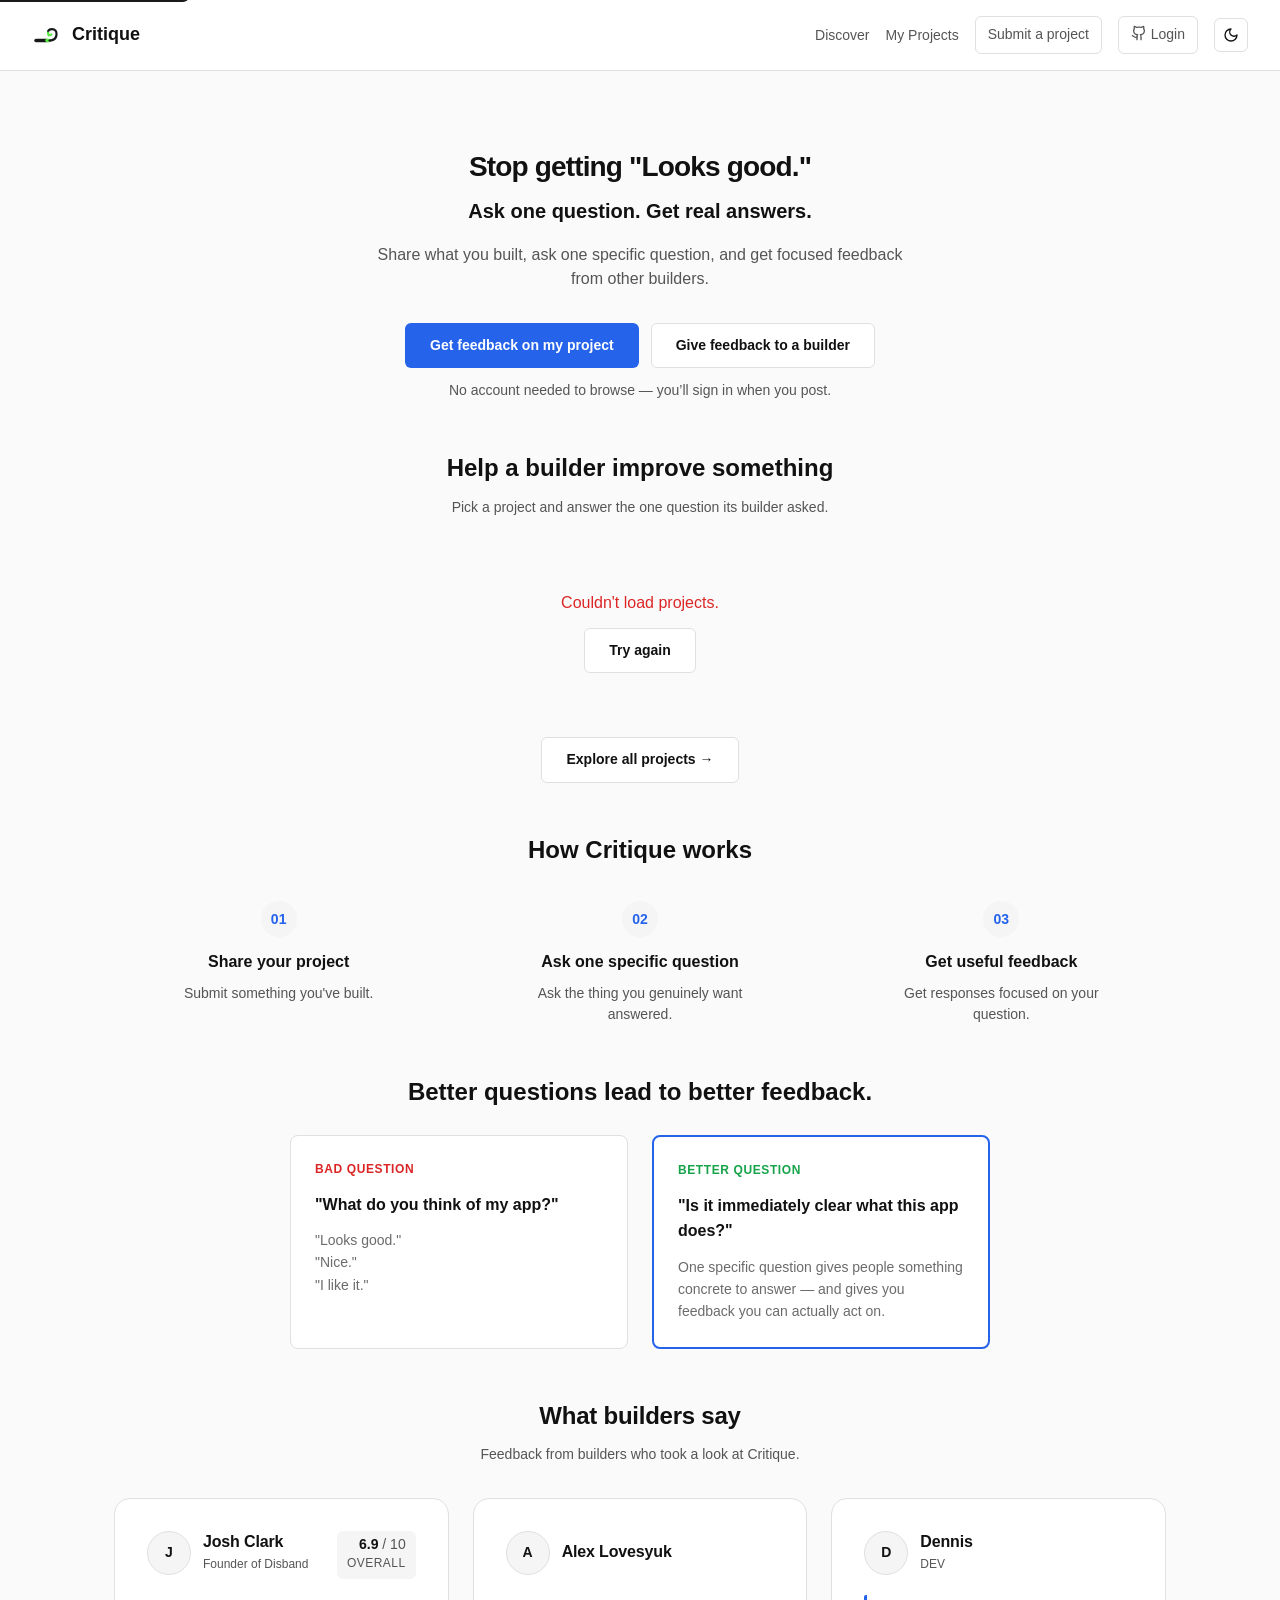
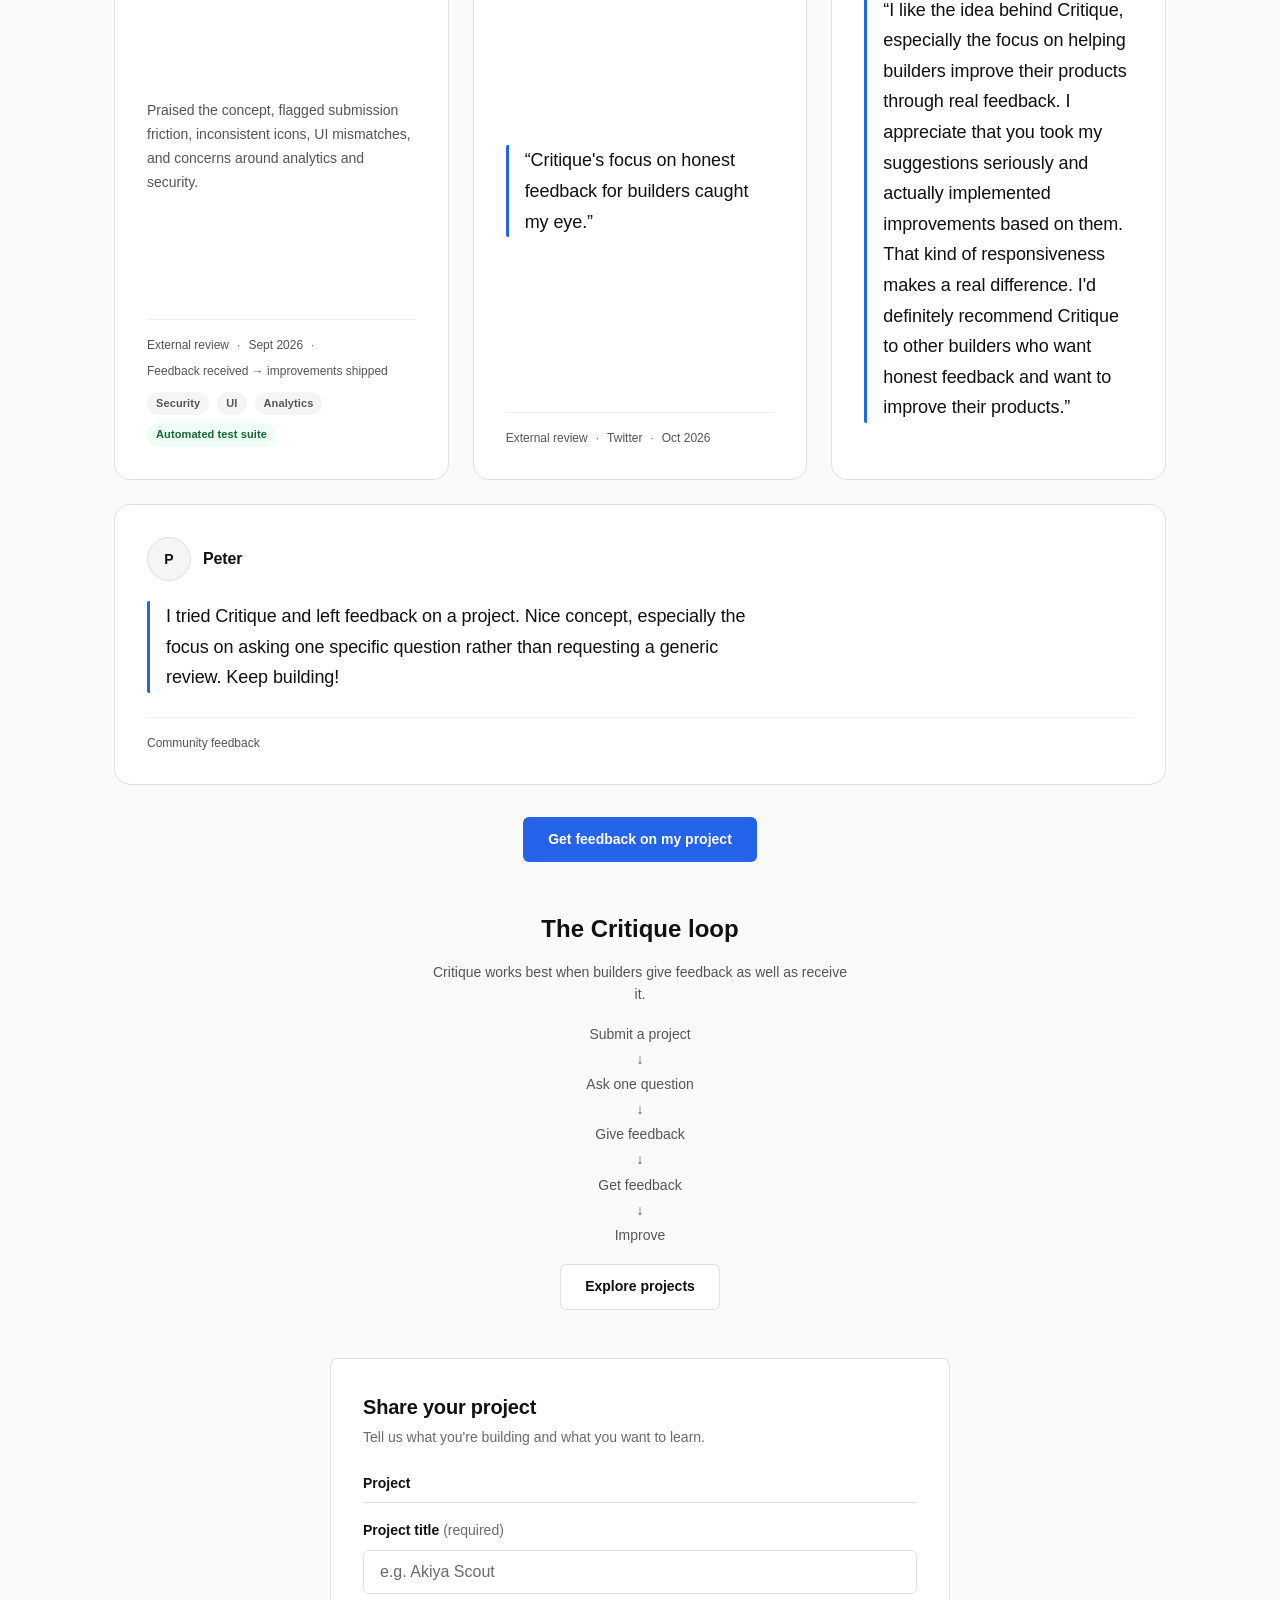
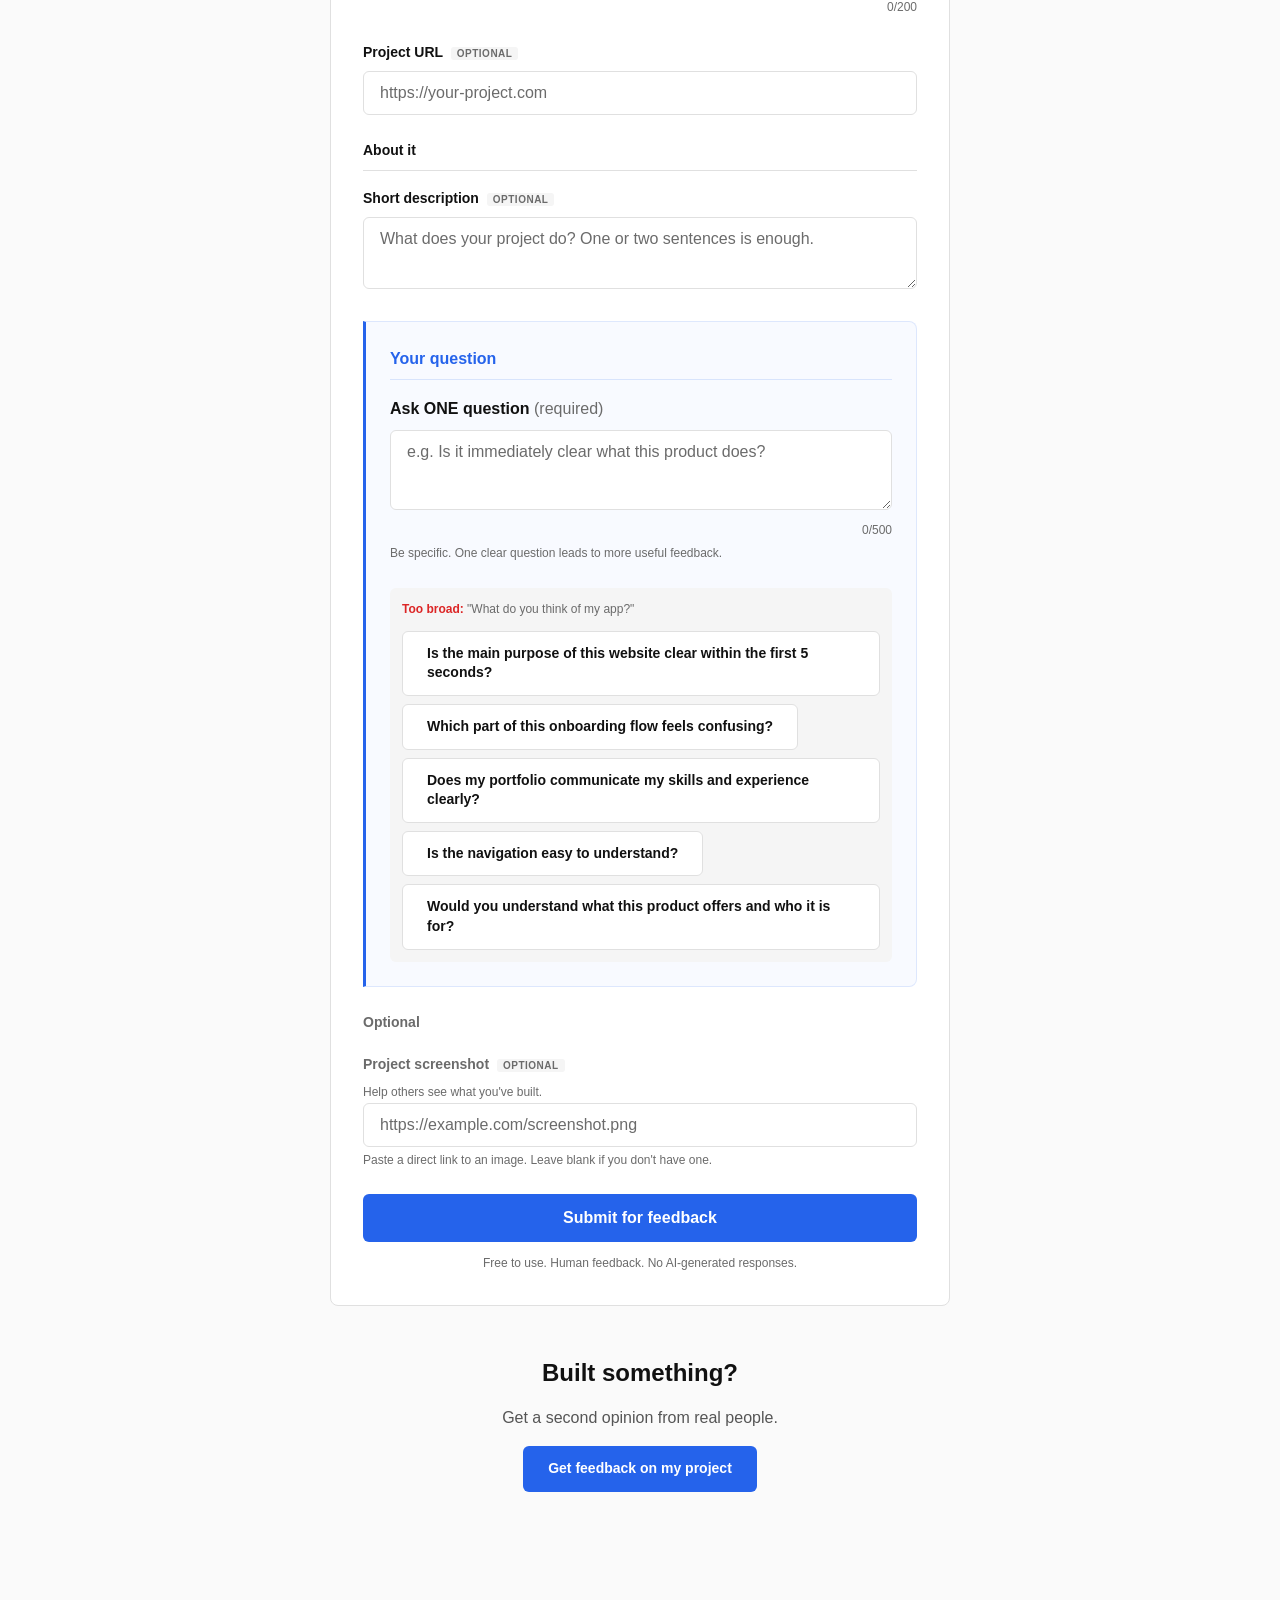
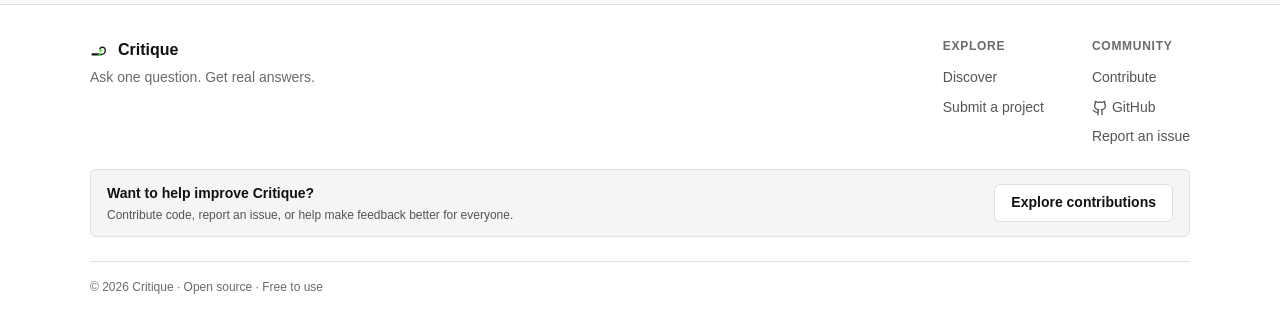
==== frontend/index.html @ e9a6a5bc "Merge branch 'main' into fix/dynamic-footer-year" ====
<!DOCTYPE html>
<html lang="en">
<head>
    <meta charset="UTF-8">
    <meta name="viewport" content="width=device-width, initial-scale=1.0">
    <meta name="color-scheme" content="light dark">
    <meta name="description" content="Stop getting &quot;Looks good.&quot; Ask one question about what you built. Get focused feedback from real people.">

    <!-- Open Graph -->
    <meta property="og:type" content="website">
    <meta property="og:url" content="https://critique.page/">
    <meta property="og:title" content="Critique — Ask one question. Get real answers.">
    <meta property="og:description" content="Stop getting &quot;Looks good.&quot; Get focused feedback from real people who actually take the time to look.">
    <meta property="og:image" content="https://critique.page/static/og-image.webp">
    <meta property="og:image:type" content="image/webp">
    <meta property="og:image:width" content="1200">
    <meta property="og:image:height" content="630">
    <meta property="og:image:alt" content="Critique — Ask one question. Get real answers.">
    <meta property="og:image" content="https://critique.page/static/og-image.png">
    <meta property="og:image:type" content="image/png">
    <meta property="og:image:width" content="1200">
    <meta property="og:image:height" content="630">
    <meta property="og:image:alt" content="Critique — Ask one question. Get real answers.">
    <meta property="og:site_name" content="Critique">

    <!-- Twitter Card -->
    <meta name="twitter:card" content="summary_large_image">
    <meta name="twitter:title" content="Critique — Ask one question. Get real answers.">
    <meta name="twitter:description" content="Stop getting &quot;Looks good.&quot; Get focused feedback from real people who actually take the time to look.">
    <meta name="twitter:image" content="https://critique.page/static/og-image.webp">
    <meta name="twitter:image:alt" content="Critique — Ask one question. Get real answers.">
    <title>Critique — Ask one question. Get real answers.</title>
    <script type="application/ld+json">
    {
        "@context": "https://schema.org",
        "@graph": [
            {
                "@type": "SoftwareApplication",
                "@id": "https://critique.page/#application",
                "name": "Critique",
                "url": "https://critique.page/",
                "description": "Ask one question about what you built. Get focused feedback from real people.",
                "applicationCategory": "DeveloperApplication",
                "operatingSystem": "Web browser",
                "publisher": {"@id": "https://critique.page/#organization"}
            },
            {
                "@type": "Organization",
                "@id": "https://critique.page/#organization",
                "name": "Critique",
                "url": "https://critique.page/"
            }
        ]
    }
    </script>
    <link rel="icon" type="image/svg+xml" href="/static/favicon.svg">
    <link rel="icon" type="image/png" sizes="32x32" href="/static/favicon-32.png">
    <link rel="icon" type="image/png" sizes="16x16" href="/static/favicon-16.png">
    <link rel="apple-touch-icon" href="/static/logo.png">
    <link rel="mask-icon" href="/static/favicon.svg" color="#2563eb">
    <script>
        try {
            var savedTheme = localStorage.getItem('critique-theme');
            if (savedTheme === 'dark' || savedTheme === 'light') {
                document.documentElement.setAttribute('data-theme', savedTheme);
            }
        } catch (e) {}
    </script>
    <link rel="alternate" type="application/rss+xml" title="Critique - new projects" href="/feed.xml">
    <link rel="stylesheet" href="/static/shared.css">
    <style>
        .hero {
            text-align: center;
            margin-bottom: var(--space-8);
            padding-top: var(--space-8);
        }

        .hero h1 {
            font-size: var(--text-3xl);
            font-weight: 800;
            color: var(--text-primary);
            margin-bottom: var(--space-3);
            letter-spacing: -0.03em;
            line-height: 1.15;
        }

        .hero .subheadline {
            font-size: var(--text-xl);
            font-weight: 600;
            color: var(--text-primary);
            margin-bottom: var(--space-4);
        }

        .hero .supporting {
            font-size: var(--text-base);
            color: var(--text-secondary);
            max-width: 560px;
            margin: 0 auto var(--space-6);
            line-height: 1.5;
        }

        .hero-actions {
            display: flex;
            gap: var(--space-3);
            justify-content: center;
            flex-wrap: wrap;
            margin-bottom: var(--space-3);
        }

        .hero-note {
            font-size: var(--text-sm);
            color: var(--text-secondary);
            max-width: 560px;
            margin: 0 auto;
            line-height: 1.5;
        }

        .social-proof {
            display: flex;
            flex-direction: column;
            align-items: center;
            gap: var(--space-3);
            max-width: 560px;
            margin: var(--space-6) auto 0;
            padding-top: var(--space-5);
            border-top: 1px solid var(--border);
        }

        .avatar-stack {
            display: flex;
            align-items: center;
        }

        .avatar-stack img,
        .avatar-stack .avatar-fallback {
            width: 32px;
            height: 32px;
            border-radius: 50%;
            border: 2px solid var(--surface);
            margin-left: -8px;
            box-sizing: border-box;
        }

        .avatar-stack > :first-child {
            margin-left: 0;
        }

        .avatar-stack img {
            object-fit: cover;
        }

        .avatar-stack .avatar-fallback {
            display: inline-flex;
            align-items: center;
            justify-content: center;
            overflow: hidden;
            background: var(--surface-muted);
        }

        .avatar-stack .avatar-fallback svg {
            display: block;
            width: 100%;
            height: 100%;
        }

        .social-proof-text {
            font-size: var(--text-sm);
            color: var(--text-secondary);
            font-weight: 500;
            text-align: center;
        }

        .social-proof-sub {
            font-size: var(--text-xs);
            color: var(--text-secondary);
            text-align: center;
        }

        /* Placeholder for the trust row while /api/stats is in flight. It has
           the same footprint as the real avatar row and text line, so the hero
           does not jump when the data arrives. Pure CSS: no extra request. */
        .social-proof-skeleton-line {
            display: block;
            width: 230px;
            max-width: 70vw;
            height: 12px;
            margin: 0 auto;
        }

        .avatar-skeleton {
            display: inline-block;
            width: 32px;
            height: 32px;
            border-radius: 50%;
            border: 2px solid var(--surface);
            margin-left: -8px;
            box-sizing: border-box;
        }

        /* "+N" bubble for builders who are not pictured. */
        .avatar-stack .avatar-more {
            display: inline-flex;
            align-items: center;
            justify-content: center;
            width: 32px;
            height: 32px;
            margin-left: -8px;
            box-sizing: border-box;
            border-radius: 50%;
            border: 2px solid var(--surface);
            background: var(--surface-muted);
            color: var(--text-secondary);
            font-size: 11px;
            font-weight: 600;
        }

        .trust-row {
            display: flex;
            gap: var(--space-6);
            justify-content: center;
            flex-wrap: wrap;
            margin-bottom: var(--space-8);
            font-size: var(--text-sm);
            color: var(--text-muted);
            font-weight: 500;
        }

        .trust-row span {
            display: flex;
            align-items: center;
            gap: var(--space-2);
        }

        .trust-row span::before {
            content: "";
            width: 6px;
            height: 6px;
            border-radius: 50%;
            background: var(--success);
            flex-shrink: 0;
        }

        .stats-grid {
            display: grid;
            grid-template-columns: repeat(3, 1fr);
            gap: var(--space-4);
            max-width: 500px;
            margin: 0 auto var(--space-8);
        }

        .stat-box {
            text-align: center;
            padding: var(--space-4);
            background: var(--surface);
            border: 1px solid var(--border);
            border-radius: var(--radius-lg);
        }

        .stat-value {
            font-size: var(--text-2xl);
            font-weight: 700;
            color: var(--text-primary);
        }

        .stat-label {
            font-size: var(--text-xs);
            color: var(--text-muted);
            margin-top: var(--space-1);
        }

        .projects-section {
            margin-bottom: var(--space-8);
        }

        .projects-section h2 {
            font-size: var(--text-2xl);
            font-weight: 700;
            margin-bottom: var(--space-2);
            text-align: center;
        }

        .projects-section .subtitle {
            color: var(--text-secondary);
            font-size: var(--text-sm);
            margin-bottom: var(--space-5);
            text-align: center;
        }

        .project-grid {
            display: grid;
            grid-template-columns: repeat(3, 1fr);
            gap: var(--space-5);
            margin-bottom: var(--space-4);
        }

        .project-card {
            background: var(--surface);
            border: 1px solid var(--border);
            border-radius: var(--radius-lg);
            overflow: hidden;
            transition: border-color var(--transition-fast), box-shadow var(--transition-fast);
        }

        .project-card:hover {
            border-color: var(--accent);
            box-shadow: var(--shadow-md);
        }

        .project-screenshot {
            width: 100%;
            aspect-ratio: 16/9;
            object-fit: cover;
            display: block;
            background: var(--surface-muted);
        }

        .project-card-body {
            padding: var(--space-5);
        }

        .project-title {
            font-size: var(--text-lg);
            font-weight: 700;
            margin: 0 0 var(--space-2) 0;
            color: var(--text-primary);
            overflow-wrap: anywhere;
        }

        .project-description {
            font-size: var(--text-sm);
            color: var(--text-secondary);
            margin-bottom: var(--space-4);
            display: -webkit-box;
            -webkit-line-clamp: 2;
            -webkit-box-orient: vertical;
            overflow: hidden;
        }

        .project-question {
            font-size: var(--text-base);
            font-weight: 600;
            color: var(--text-primary);
            margin-bottom: var(--space-4);
            padding: var(--space-3) var(--space-4);
            background: var(--surface-muted);
            border-left: 3px solid var(--accent);
            border-radius: 0 var(--radius-md) var(--radius-md) 0;
            overflow-wrap: anywhere;
            line-height: 1.5;
        }

        .project-footer {
            display: flex;
            justify-content: space-between;
            align-items: center;
            font-size: var(--text-xs);
            color: var(--text-muted);
        }

        .how-it-works {
            margin-bottom: var(--space-8);
        }

        .how-it-works h2 {
            font-size: var(--text-2xl);
            font-weight: 700;
            margin-bottom: var(--space-6);
            text-align: center;
        }

        .steps {
            display: grid;
            grid-template-columns: repeat(3, 1fr);
            gap: var(--space-6);
        }

        .step {
            text-align: center;
        }

        .step-number {
            display: inline-block;
            width: 36px;
            height: 36px;
            line-height: 36px;
            border-radius: 50%;
            background: var(--surface-muted);
            color: var(--accent);
            font-weight: 700;
            font-size: var(--text-sm);
            margin-bottom: var(--space-3);
        }

        .step-title {
            font-size: var(--text-base);
            font-weight: 700;
            margin-bottom: var(--space-2);
        }

        .step-desc {
            font-size: var(--text-sm);
            color: var(--text-secondary);
            line-height: 1.5;
            max-width: 220px;
            margin: 0 auto;
        }

        .comparison {
            margin-bottom: var(--space-8);
        }

        .comparison h2 {
            font-size: var(--text-2xl);
            font-weight: 700;
            margin-bottom: var(--space-5);
            text-align: center;
        }

        .comparison-grid {
            display: grid;
            grid-template-columns: 1fr 1fr;
            gap: var(--space-5);
            max-width: 700px;
            margin: 0 auto;
        }

        .comparison-bad, .comparison-good {
            border-radius: var(--radius-lg);
            padding: var(--space-5);
        }

        .comparison-bad {
            background: var(--surface);
            border: 1px solid var(--border);
        }

        .comparison-good {
            background: var(--surface);
            border: 2px solid var(--accent);
        }

        .comparison-label {
            font-size: var(--text-xs);
            font-weight: 700;
            text-transform: uppercase;
            letter-spacing: 0.05em;
            margin-bottom: var(--space-3);
        }

        .comparison-bad .comparison-label { color: var(--danger); }
        .comparison-good .comparison-label { color: var(--success); }

        .comparison-question {
            font-size: var(--text-base);
            font-weight: 600;
            margin-bottom: var(--space-3);
            color: var(--text-primary);
        }

        .comparison-answers {
            font-size: var(--text-sm);
            color: var(--text-muted);
            line-height: 1.6;
        }

        .loop {
            margin-bottom: var(--space-8);
            text-align: center;
        }

        .loop h2 {
            font-size: var(--text-2xl);
            font-weight: 700;
            margin-bottom: var(--space-3);
        }

        .loop p {
            color: var(--text-secondary);
            max-width: 420px;
            margin: 0 auto var(--space-4);
            font-size: var(--text-sm);
        }

        .loop-steps {
            font-size: var(--text-sm);
            color: var(--text-secondary);
            max-width: 280px;
            margin: 0 auto var(--space-4);
            line-height: 1.8;
        }

        .early-community {
            text-align: center;
            margin-bottom: var(--space-8);
            padding: var(--space-8) var(--space-6);
            background: #fafbfc;
            border: 1px solid var(--border);
            border-radius: var(--radius-lg);
            transition: border-color var(--transition-fast);
        }

        .early-community:hover {
            border-color: #cbd5e1;
        }

        .eyebrow {
            font-size: var(--text-xs);
            font-weight: 700;
            text-transform: uppercase;
            letter-spacing: 0.08em;
            color: var(--accent);
            margin-bottom: var(--space-3);
        }

        .early-community h2 {
            font-size: var(--text-2xl);
            font-weight: 700;
            margin-bottom: var(--space-3);
            letter-spacing: -0.01em;
        }

        .early-community .supporting {
            color: var(--text-secondary);
            max-width: 520px;
            margin: 0 auto var(--space-5);
            font-size: var(--text-base);
            line-height: 1.5;
        }

        .benefits {
            display: grid;
            grid-template-columns: repeat(3, 1fr);
            gap: var(--space-4);
            max-width: 600px;
            margin: 0 auto var(--space-5);
            text-align: left;
        }

        .benefit {
            display: flex;
            align-items: flex-start;
            gap: var(--space-2);
            font-size: var(--text-sm);
            color: var(--text-secondary);
            line-height: 1.4;
        }

        .benefit-icon {
            color: var(--success);
            font-weight: 700;
            flex-shrink: 0;
            margin-top: 1px;
        }

        .cta-wrapper {
            margin-bottom: var(--space-4);
        }

        .cta-sub {
            font-size: var(--text-xs);
            color: var(--text-muted);
            margin-top: var(--space-2);
        }

        .reciprocity {
            font-size: var(--text-sm);
            color: var(--text-secondary);
            border-top: 1px solid var(--border);
            padding-top: var(--space-4);
            max-width: 400px;
            margin: 0 auto;
        }

        @media (max-width: 900px) {
            .fb-carousel[data-enhanced="true"] .fb-slide {
                flex: 0 0 calc((100% - var(--fb-gap)) / 2);
            }
        }

        @media (max-width: 600px) {
            .benefits {
                grid-template-columns: 1fr;
                gap: var(--space-3);
            }
        }

        .form-section-label {
            font-size: var(--text-xs);
            font-weight: 700;
            text-transform: uppercase;
            letter-spacing: 0.05em;
            color: var(--text-muted);
            margin-bottom: var(--space-4);
            display: block;
        }

        .question-highlight {
            border-left: 3px solid var(--accent);
            padding: var(--space-4) var(--space-5);
            background: rgba(37, 99, 235, 0.03);
            border-radius: 0 var(--radius-md) var(--radius-md) 0;
            margin-bottom: var(--space-4);
        }

        .question-highlight label {
            font-size: var(--text-xs);
            font-weight: 700;
            text-transform: uppercase;
            letter-spacing: 0.05em;
            color: var(--accent);
            display: block;
            margin-bottom: var(--space-1);
        }



        .real-feedback {
            max-width: 1100px;
            margin: 0 auto var(--space-8);
        }

        .real-feedback h2 {
            font-size: var(--text-2xl);
            font-weight: 700;
            margin-bottom: var(--space-2);
            text-align: center;
            letter-spacing: -0.01em;
        }

        .real-feedback .subtitle {
            color: var(--text-secondary);
            font-size: var(--text-sm);
            text-align: center;
            margin-bottom: var(--space-6);
        }

        .feedback-cta {
            margin-top: var(--space-6);
            text-align: center;
        }

        .review-card {
            position: relative;
            background: var(--surface);
            border: 1px solid var(--border);
            border-radius: 16px;
            padding: var(--space-6);
            /* Flex column so the quote/summary absorbs the slack that equal-
               height stretching leaves behind, keeping the metadata row pinned
               to the bottom of every card instead of pooling empty space. */
            display: flex;
            flex-direction: column;
            min-width: 0;
            overflow: hidden;
        }

        /* ===== Testimonial carousel =====
           Progressive by design: without JavaScript the track wraps and every
           card stays reachable; once the script runs it marks the carousel
           data-enhanced and the row becomes a single clipped, paged track. */
        .fb-carousel {
            --fb-gap: var(--space-5);
            position: relative;
        }

        .fb-viewport {
            overflow: visible;
            touch-action: pan-y;
        }

        .fb-track {
            display: flex;
            flex-wrap: wrap;
            align-items: stretch;
            gap: var(--fb-gap);
            list-style: none;
            margin: 0;
            padding: 0;
        }

        .fb-slide {
            flex: 1 1 300px;
            min-width: 0;
            display: flex;
        }

        .fb-slide .review-card {
            flex: 1;
            min-width: 0;
        }

        .fb-carousel[data-enhanced="true"] .fb-viewport {
            overflow: hidden;
        }

        .fb-carousel[data-enhanced="true"] .fb-track {
            flex-wrap: nowrap;
            transition: transform 420ms cubic-bezier(0.22, 0.61, 0.36, 1);
        }

        .fb-carousel[data-enhanced="true"] .fb-slide {
            flex: 0 0 calc((100% - var(--fb-gap) * 2) / 3);
        }

        @media (prefers-reduced-motion: reduce) {
            .fb-carousel[data-enhanced="true"] .fb-track {
                transition: none;
            }
        }

        .fb-controls {
            display: flex;
            align-items: center;
            justify-content: center;
            flex-wrap: wrap;
            gap: var(--space-3);
            margin-top: var(--space-6);
        }

        .fb-controls[hidden] {
            display: none;
        }

        .fb-nav {
            display: inline-flex;
            align-items: center;
            justify-content: center;
            width: 44px;
            height: 44px;
            padding: 0;
            background: var(--surface);
            border: 1px solid var(--border);
            border-radius: 50%;
            color: var(--text-primary);
            cursor: pointer;
            transition: border-color var(--transition-fast), color var(--transition-fast), background-color var(--transition-fast);
        }

        .fb-nav svg {
            display: block;
            width: 18px;
            height: 18px;
        }

        .fb-nav:hover {
            border-color: var(--accent);
            color: var(--accent);
            background: rgba(37, 99, 235, 0.06);
        }

        .fb-dots {
            display: inline-flex;
            align-items: center;
            gap: 2px;
        }

        .fb-dot {
            display: inline-flex;
            align-items: center;
            justify-content: center;
            width: 32px;
            height: 32px;
            padding: 0;
            border: 0;
            background: transparent;
            cursor: pointer;
        }

        .fb-dot::before {
            content: "";
            display: block;
            width: 8px;
            height: 8px;
            border-radius: 999px;
            background: var(--border);
            transition: width 180ms ease, background-color 180ms ease;
        }

        .fb-dot:hover::before {
            background: var(--text-muted);
        }

        .fb-dot[aria-current="true"]::before {
            width: 26px;
            background: var(--accent);
        }

                .review-header {
            display: flex;
            align-items: flex-start;
            justify-content: space-between;
            gap: var(--space-3);
            margin-bottom: var(--space-4);
            flex-wrap: wrap;
        }

        .review-author {
            display: flex;
            align-items: center;
            gap: var(--space-3);
            min-width: 0;
        }

        .review-author-text {
            min-width: 0;
        }

        .review-avatar {
            width: 44px;
            height: 44px;
            border-radius: 50%;
            background: var(--surface-muted);
            display: flex;
            align-items: center;
            justify-content: center;
            font-weight: 700;
            font-size: var(--text-sm);
            color: var(--text-primary);
            flex-shrink: 0;
            border: 1px solid var(--border);
            overflow: hidden;
        }

        /* Deterministic identicon (SVG injected by JS; the initial above is
           the no-JavaScript fallback). */
        .review-avatar svg {
            display: block;
            width: 100%;
            height: 100%;
        }

        .fb-id-bg {
            fill: var(--surface-muted);
        }

        .fb-id-neutral {
            fill: var(--text-muted);
        }

        .fb-id-accent {
            fill: var(--accent);
        }

        .review-name {
            font-size: var(--text-base);
            font-weight: 700;
            color: var(--text-primary);
            line-height: 1.3;
            letter-spacing: -0.01em;
            margin: 0;
        }

        .review-role {
            font-size: var(--text-xs);
            color: var(--text-secondary);
            line-height: 1.4;
            margin: 3px 0 0;
        }

        .review-score-block {
            display: flex;
            flex-direction: column;
            align-items: flex-end;
            gap: 2px;
            text-align: right;
            margin-left: auto;
            padding: 6px 10px;
            background: var(--surface-muted);
            border-radius: var(--radius-md);
        }

        .review-score {
            font-size: var(--text-sm);
            font-weight: 700;
            color: var(--text-primary);
            line-height: 1.1;
            white-space: nowrap;
        }

        .review-score-total {
            font-weight: 500;
            color: var(--text-secondary);
        }

        .review-score-label {
            font-size: var(--text-xs);
            letter-spacing: 0.04em;
            text-transform: uppercase;
            color: var(--text-secondary);
        }

        /* The body absorbs the height left over by the tallest card in the
           row and centres short quotes inside it, so a one-line testimonial
           reads as a pull quote rather than an empty card. */
        .review-body {
            flex: 1;
            display: flex;
            flex-direction: column;
            justify-content: center;
            padding: var(--space-1) 0 var(--space-5);
            min-width: 0;
        }

        .review-summary {
            font-size: var(--text-sm);
            color: var(--text-secondary);
            line-height: 1.7;
            margin: 0;
            max-width: 60ch;
        }

        .review-quote {
            margin: 0;
            padding-left: var(--space-4);
            border-left: 3px solid var(--accent);
            border-radius: 2px;
        }

        .review-quote p {
            margin: 0;
            font-size: var(--text-lg);
            color: var(--text-primary);
            line-height: 1.7;
            letter-spacing: -0.005em;
            max-width: 60ch;
        }

        .review-meta {
            display: flex;
            align-items: center;
            gap: var(--space-2);
            flex-wrap: wrap;
            font-size: var(--text-xs);
            color: var(--text-secondary);
            line-height: 1.5;
            margin-top: auto;
            padding-top: var(--space-4);
            border-top: 1px solid var(--border-light);
        }

        .review-meta-dot {
            color: var(--text-muted);
        }

        .review-tags {
            display: flex;
            gap: var(--space-2);
            flex-wrap: wrap;
            margin-top: var(--space-3);
        }

        .review-tag {
            display: inline-block;
            font-size: 0.6875rem;
            font-weight: 600;
            letter-spacing: 0.01em;
            color: var(--text-secondary);
            padding: 3px 9px;
            background: var(--surface-muted);
            border-radius: 999px;
        }

        .review-tag.accent {
            background: var(--success-bg);
            color: var(--success-text);
        }

        @media (max-width: 900px) {
            .review-card {
                padding: var(--space-5);
            }

            .fb-carousel[data-enhanced="true"] .fb-slide {
                flex: 0 0 calc((100% - var(--fb-gap)) / 2);
            }
        }

        @media (max-width: 600px) {
            .review-card {
                padding: var(--space-5);
            }

            .review-header {
                gap: var(--space-2);
            }

            .review-body {
                padding-bottom: var(--space-4);
            }

            .review-quote p {
                font-size: var(--text-base);
            }

            .fb-nav {
                width: 40px;
                height: 40px;
            }

            .fb-carousel[data-enhanced="true"] .fb-slide {
                flex: 0 0 100%;
            }
        }



        /* ===== Submit Form ===== */
        .form-header {
            margin-bottom: var(--space-5);
        }

        .form-header h3 {
            font-size: var(--text-xl);
            font-weight: 700;
            margin-bottom: var(--space-1);
            letter-spacing: -0.01em;
        }

        .form-subtitle {
            color: var(--text-muted);
            font-size: var(--text-sm);
            line-height: 1.5;
        }

        .form-section {
            margin-bottom: var(--space-5);
        }

        .section-heading {
            font-size: var(--text-sm);
            font-weight: 700;
            color: var(--text-primary);
            margin-bottom: var(--space-4);
            padding-bottom: var(--space-2);
            border-bottom: 1px solid var(--border);
        }

        .section-heading-accent {
            color: var(--accent);
            border-bottom-color: var(--accent);
        }

        .form-required {
            font-weight: 400;
            color: var(--text-muted);
        }

        .form-optional-tag {
            font-size: 10px;
            font-weight: 600;
            text-transform: uppercase;
            letter-spacing: 0.05em;
            color: var(--text-muted);
            background: var(--surface-muted);
            padding: 1px 6px;
            border-radius: 3px;
            margin-left: var(--space-1);
        }

        .form-optional .form-label {
            color: var(--text-muted);
        }

        .form-examples {
            font-size: var(--text-xs);
            color: var(--text-muted);
            line-height: 1.6;
            padding: var(--space-3);
            background: var(--surface-muted);
            border-radius: var(--radius-md);
            margin-top: var(--space-3);
        }

        .form-examples p {
            margin-bottom: var(--space-1);
        }

        .form-examples p:last-child {
            margin-bottom: 0;
        }

        .example-bad {
            color: var(--danger);
            font-weight: 600;
        }

        .question-examples {
            display: flex;
            flex-direction: column;
            align-items: flex-start;
            gap: var(--space-2);
            margin-top: var(--space-3);
        }

        .question-examples .btn {
            white-space: normal;
            text-align: left;
        }

        /* The question is the point of Critique, so its section carries the
           strongest weight on the page: accent rule, tinted ground, room to
           think. Everything else stays quiet. */
        .form-question-section {
            background: rgba(37, 99, 235, 0.03);
            border: 1px solid rgba(37, 99, 235, 0.12);
            border-left: 3px solid var(--accent);
            border-radius: 0 var(--radius-lg) var(--radius-lg) 0;
            padding: var(--space-5);
            margin-bottom: var(--space-5);
        }

        .form-question-section .section-heading {
            font-size: var(--text-base);
            border-bottom-color: rgba(37, 99, 235, 0.15);
        }

        .form-question-section .form-label {
            font-size: var(--text-base);
        }

        /* The extra field is genuinely secondary: grouped, but never louder
           than the question above it. */
        .form-section.form-optional .section-heading {
            color: var(--text-muted);
            font-weight: 600;
            border-bottom: none;
            margin-bottom: var(--space-3);
        }

        .btn-submit {
            width: 100%;
            padding: var(--space-3) var(--space-5);
            font-size: var(--text-base);
            font-weight: 600;
            min-height: 48px;
        }

        .form-reassurance {
            text-align: center;
            font-size: var(--text-xs);
            color: var(--text-muted);
            margin-top: var(--space-3);
        }

        @media (max-width: 600px) {
            .form-header {
                margin-bottom: var(--space-4);
            }

            .form-section {
                margin-bottom: var(--space-4);
            }

            .section-heading {
                margin-bottom: var(--space-3);
            }

            .form-question-section {
                padding: var(--space-4);
                margin-bottom: var(--space-4);
            }
        }

        .final-cta {
            text-align: center;
            margin-top: var(--space-8);
            margin-bottom: var(--space-6);
        }

        .final-cta h2 {
            font-size: var(--text-2xl);
            font-weight: 700;
            margin-bottom: var(--space-3);
        }

        .final-cta p {
            color: var(--text-secondary);
            margin-bottom: var(--space-4);
        }

        .my-projects-link {
            text-align: center;
            margin-top: var(--space-4);
            font-size: var(--text-sm);
        }

        @media (max-width: 768px) {
            .project-grid { grid-template-columns: repeat(2, 1fr); }
            .steps { grid-template-columns: 1fr; }
            .comparison-grid { grid-template-columns: 1fr; }
        }

        @media (max-width: 600px) {
            .project-grid { grid-template-columns: 1fr; }
            .stats-grid { grid-template-columns: 1fr; }
            .trust-row { gap: var(--space-3); font-size: var(--text-xs); }
            .hero { padding-top: var(--space-4); margin-bottom: var(--space-6); }
            .hero h1 { font-size: var(--text-2xl); }
            .hero .subheadline { font-size: var(--text-lg); }
            .hero-actions { margin-bottom: var(--space-3); }
        }
    </style>
</head>
<body>
    <a href="#main-content" class="skip-link">Skip to main content</a>
    <header class="navbar">
        <a href="/" class="navbar-brand" aria-current="page">
            <img src="/static/logo.svg" alt="Critique" width="32" height="32">
            Critique
        </a>
        <button type="button" class="navbar-toggle" id="navbar-toggle" aria-label="Toggle navigation menu" aria-expanded="false" aria-controls="navbar-nav">
            <svg xmlns="http://www.w3.org/2000/svg" width="22" height="22" viewBox="0 0 24 24" fill="none" stroke="currentColor" stroke-width="2" stroke-linecap="round" stroke-linejoin="round" aria-hidden="true"><line x1="4" y1="6" x2="20" y2="6"/><line x1="4" y1="12" x2="20" y2="12"/><line x1="4" y1="18" x2="20" y2="18"/></svg>
        </button>
        <nav class="navbar-nav" id="navbar-nav" aria-label="Main navigation">
            <a href="/discover">Discover</a>
            <a href="/my-projects">My Projects</a>
            <a href="#submit" class="btn-nav">Submit a project</a>
            <a href="/auth/login" class="btn-nav" id="login-btn" aria-label="Login with GitHub"><svg xmlns="http://www.w3.org/2000/svg" width="16" height="16" viewBox="0 0 24 24" fill="none" stroke="currentColor" stroke-width="2" stroke-linecap="round" stroke-linejoin="round" aria-hidden="true"><path d="M15 22v-4a4.8 4.8 0 0 0-1-3.5c3 0 6-2 6-5.5.08-1.25-.27-2.48-1-3.5.28-1.15.28-2.35 0-3.5 0 0-1 0-3 1.5-2.64-.5-5.36-.5-8 0C6 2 5 2 5 2c-.3 1.15-.3 2.35 0 3.5A5.403 5.403 0 0 0 4 9c0 3.5 3 5.5 6 5.5-.39.49-.68 1.05-.85 1.65-.17.6-.22 1.23-.15 1.85v4"/><path d="M9 18c-4.51 2-5-2-7-2"/></svg> Login</a>
            <a href="/auth/logout" class="btn-nav" id="logout-btn"><svg xmlns="http://www.w3.org/2000/svg" width="16" height="16" viewBox="0 0 24 24" fill="none" stroke="currentColor" stroke-width="2" stroke-linecap="round" stroke-linejoin="round" aria-hidden="true"><path d="M9 21H5a2 2 0 0 1-2-2V5a2 2 0 0 1 2-2h4"/><polyline points="16 17 21 12 16 7"/><line x1="21" y1="12" x2="9" y2="12"/></svg> Logout</a>
            <button type="button" class="theme-toggle" id="theme-toggle" aria-label="Switch to dark theme" aria-pressed="false" title="Switch to dark theme"><svg class="theme-icon-moon" xmlns="http://www.w3.org/2000/svg" width="16" height="16" viewBox="0 0 24 24" fill="none" stroke="currentColor" stroke-width="2" stroke-linecap="round" stroke-linejoin="round" aria-hidden="true"><path d="M12 3a6 6 0 0 0 9 9 9 9 0 1 1-9-9Z"/></svg><svg class="theme-icon-sun" xmlns="http://www.w3.org/2000/svg" width="16" height="16" viewBox="0 0 24 24" fill="none" stroke="currentColor" stroke-width="2" stroke-linecap="round" stroke-linejoin="round" aria-hidden="true"><circle cx="12" cy="12" r="4"/><path d="M12 2v2"/><path d="M12 20v2"/><path d="m4.93 4.93 1.41 1.41"/><path d="m17.66 17.66 1.41 1.41"/><path d="M2 12h2"/><path d="M20 12h2"/><path d="m6.34 17.66-1.41 1.41"/><path d="m19.07 4.93-1.41 1.41"/></svg></button>
        </nav>
    </header>

    <main id="main-content" class="container-wide" style="max-width: 1100px;" tabindex="-1">
        <!-- Shown on load when the backend redirects here with ?error=email_link
             (expired, already-used, or invalid magic link). It sits at the very
             top of the page, outside the submit form and before the script that
             fills it, so it is the first thing a returning visitor sees. -->
        <div id="auth-error-banner" class="auth-error-banner" role="alert"></div>

        <!-- Shown on load when the backend redirects here with ?auth=cancelled
             (the visitor pressed Cancel on GitHub's consent screen). Same slot
             as the banner above, but neutral rather than alarming: cancelling
             is a normal choice, not a failure. -->
        <div id="auth-cancelled-banner" class="alert alert-warning" role="status"
             style="display: none; max-width: 72ch; margin-left: auto; margin-right: auto;"></div>

        <!-- Shown on load when the backend redirects here with ?auth=expired
             (the GitHub OAuth state expired or was invalid). -->
        <div id="auth-expired-banner" class="alert alert-warning" role="status"
             style="display: none; max-width: 72ch; margin-left: auto; margin-right: auto;"></div>

        <section class="hero">
            <h1>Stop getting "Looks good."</h1>
            <p class="subheadline">Ask one question. Get real answers.</p>
            <p class="supporting">Share what you built, ask one specific question, and get focused feedback from other builders.</p>
            <div class="hero-actions">
                <a href="#submit" class="btn btn-primary">Get feedback on my project</a>
                <a href="/discover" class="btn btn-secondary">Give feedback to a builder</a>
            </div>
            <p class="hero-note">No account needed to browse &mdash; you&rsquo;ll sign in when you post.</p>

            <div class="social-proof" id="social-proof" aria-busy="true">
                <div class="avatar-stack" id="avatar-stack" aria-hidden="true"><span class="avatar-skeleton skeleton"></span><span class="avatar-skeleton skeleton"></span><span class="avatar-skeleton skeleton"></span><span class="avatar-skeleton skeleton"></span></div>
                <p class="social-proof-text" id="social-proof-text" aria-live="polite" aria-atomic="true"><span class="skeleton social-proof-skeleton-line"></span></p>
                <p class="social-proof-sub">
                    Discover real projects. Share thoughtful feedback. Build better together.
                </p>
            </div>
        </section>

        <section class="stats-grid" id="real-activity" role="status" aria-live="polite" aria-atomic="true" style="display:none;">
            <div class="stat-box">
                <div class="stat-value" id="stat-projects">0</div>
                <div class="stat-label">Projects</div>
            </div>
            <div class="stat-box">
                <div class="stat-value" id="stat-responses">0</div>
                <div class="stat-label">Feedback responses</div>
            </div>
            <div class="stat-box">
                <div class="stat-value" id="stat-questions">0</div>
                <div class="stat-label">Questions asked</div>
            </div>
        </section>

        <section class="projects-section">
            <h2>Help a builder improve something</h2>
            <p class="subtitle">Pick a project and answer the one question its builder asked.</p>
            <noscript>
                <div class="alert alert-warning" role="note">
                    Critique needs JavaScript to show live content.
                    Please enable it and reload.
                </div>
            </noscript>
            <!-- Static placeholder: the project grid paints immediately while
                 /api/projects/ is in flight, and is replaced by real cards,
                 an empty state or a retryable error state. -->
            <p id="homepage-projects-status" class="sr-only" role="status" aria-live="polite"></p>
            <div id="homepage-projects" class="project-grid" aria-busy="true">
                <p class="sr-only" role="status">Loading projects&hellip;</p>
                <div class="skeleton-card" aria-hidden="true">
                    <div class="skeleton skeleton-img"></div>
                    <div class="skeleton-body">
                        <div class="skeleton skeleton-line w-75"></div>
                        <div class="skeleton skeleton-line w-100"></div>
                        <div class="skeleton skeleton-line w-50"></div>
                    </div>
                </div>
                <div class="skeleton-card" aria-hidden="true">
                    <div class="skeleton skeleton-img"></div>
                    <div class="skeleton-body">
                        <div class="skeleton skeleton-line w-75"></div>
                        <div class="skeleton skeleton-line w-100"></div>
                        <div class="skeleton skeleton-line w-50"></div>
                    </div>
                </div>
                <div class="skeleton-card" aria-hidden="true">
                    <div class="skeleton skeleton-img"></div>
                    <div class="skeleton-body">
                        <div class="skeleton skeleton-line w-75"></div>
                        <div class="skeleton skeleton-line w-100"></div>
                        <div class="skeleton skeleton-line w-50"></div>
                    </div>
                </div>
            </div>
            <p style="text-align:center; margin-top: var(--space-4);">
                <a href="/discover" class="btn btn-secondary">Explore all projects →</a>
            </p>
        </section>

        <section class="how-it-works">
            <h2>How Critique works</h2>
            <div class="steps">
                <div class="step">
                    <div class="step-number">01</div>
                    <div class="step-title">Share your project</div>
                    <div class="step-desc">Submit something you've built.</div>
                </div>
                <div class="step">
                    <div class="step-number">02</div>
                    <div class="step-title">Ask one specific question</div>
                    <div class="step-desc">Ask the thing you genuinely want answered.</div>
                </div>
                <div class="step">
                    <div class="step-number">03</div>
                    <div class="step-title">Get useful feedback</div>
                    <div class="step-desc">Get responses focused on your question.</div>
                </div>
            </div>
        </section>

        <section class="comparison">
            <h2>Better questions lead to better feedback.</h2>
            <div class="comparison-grid">
                <div class="comparison-bad">
                    <div class="comparison-label">Bad question</div>
                    <div class="comparison-question">"What do you think of my app?"</div>
                    <div class="comparison-answers">"Looks good."<br>"Nice."<br>"I like it."</div>
                </div>
                <div class="comparison-good">
                    <div class="comparison-label">Better question</div>
                    <div class="comparison-question">"Is it immediately clear what this app does?"</div>
                    <div class="comparison-answers">One specific question gives people something concrete to answer — and gives you feedback you can actually act on.</div>
                </div>
            </div>
        </section>

        <section class="real-feedback" aria-labelledby="real-feedback-title">
            <h2 id="real-feedback-title">What builders say</h2>
            <p class="subtitle">Feedback from builders who took a look at Critique.</p>

            <div class="fb-carousel" id="fb-carousel" role="region" aria-roledescription="carousel" aria-label="What builders say" tabindex="0" aria-keyshortcuts="ArrowLeft ArrowRight Home End Space">
                <div class="fb-viewport" id="fb-viewport">
                    <ul class="fb-track" id="fb-track" role="list">
                        <li class="fb-slide">
                            <article class="review-card" aria-labelledby="review-josh-name">
                                <div class="review-header">
                                    <div class="review-author">
                                        <div class="review-avatar" data-name="Josh Clark" aria-hidden="true">J</div>
                                        <div class="review-author-text">
                                            <h3 class="review-name" id="review-josh-name">Josh Clark</h3>
                                            <p class="review-role">Founder of Disband</p>
                                        </div>
                                    </div>
                                    <div class="review-score-block">
                                        <div class="review-score">6.9 <span class="review-score-total">/ 10</span></div>
                                        <div class="review-score-label">Overall</div>
                                    </div>
                                </div>

                                <div class="review-body">
                                    <p class="review-summary">
                                        Praised the concept, flagged submission friction, inconsistent icons, UI mismatches, and concerns around analytics and security.
                                    </p>
                                </div>

                                <div class="review-meta">
                                    <span>External review</span>
                                    <span class="review-meta-dot" aria-hidden="true">·</span>
                                    <span>Sept 2026</span>
                                    <span class="review-meta-dot" aria-hidden="true">·</span>
                                    <span>Feedback received → improvements shipped</span>
                                </div>

                                <div class="review-tags">
                                    <span class="review-tag">Security</span>
                                    <span class="review-tag">UI</span>
                                    <span class="review-tag">Analytics</span>
                                    <span class="review-tag accent">Automated test suite</span>
                                </div>
                            </article>
                        </li>

                        <li class="fb-slide">
                            <article class="review-card" aria-labelledby="review-alex-name">
                                <div class="review-header">
                                    <div class="review-author">
                                        <div class="review-avatar" data-name="Alex Lovesyuk" aria-hidden="true">A</div>
                                        <div class="review-author-text">
                                            <h3 class="review-name" id="review-alex-name">Alex Lovesyuk</h3>
                                        </div>
                                    </div>
                                </div>

                                <div class="review-body">
                                    <blockquote class="review-quote">
                                        <p>“Critique's focus on honest feedback for builders caught my eye.”</p>
                                    </blockquote>
                                </div>

                                <div class="review-meta">
                                    <span>External review</span>
                                    <span class="review-meta-dot" aria-hidden="true">·</span>
                                    <span>Twitter</span>
                                    <span class="review-meta-dot" aria-hidden="true">·</span>
                                    <span>Oct 2026</span>
                                </div>
                            </article>
                        </li>

                        <li class="fb-slide">
                            <article class="review-card" aria-labelledby="review-dennis-name">
                                <div class="review-header">
                                    <div class="review-author">
                                        <div class="review-avatar" data-name="Dennis" aria-hidden="true">D</div>
                                        <div class="review-author-text">
                                            <h3 class="review-name" id="review-dennis-name">Dennis</h3>
                                            <p class="review-role">DEV</p>
                                        </div>
                                    </div>
                                </div>

                                <div class="review-body">
                                    <blockquote class="review-quote">
                                        <p>“I like the idea behind Critique, especially the focus on helping builders improve their products through real feedback. I appreciate that you took my suggestions seriously and actually implemented improvements based on them. That kind of responsiveness makes a real difference. I'd definitely recommend Critique to other builders who want honest feedback and want to improve their products.”</p>
                                    </blockquote>
                                </div>
                            </article>
                        </li>

                        <li class="fb-slide">
                            <article class="review-card" aria-labelledby="review-peter-name">
                                <div class="review-header">
                                    <div class="review-author">
                                        <div class="review-avatar" data-name="Peter" aria-hidden="true">P</div>
                                        <div class="review-author-text">
                                            <h3 class="review-name" id="review-peter-name">Peter</h3>
                                        </div>
                                    </div>
                                </div>

                                <div class="review-body">
                                    <blockquote class="review-quote">
                                        <p>I tried Critique and left feedback on a project. Nice concept, especially the focus on asking one specific question rather than requesting a generic review. Keep building!</p>
                                    </blockquote>
                                </div>

                                <div class="review-meta">
                                    <span>Community feedback</span>
                                </div>
                            </article>
                        </li>
                    </ul>
                </div>

                <div class="fb-controls" id="fb-controls" hidden>
                    <button type="button" class="fb-nav" id="fb-prev" aria-label="Previous testimonials" aria-controls="fb-track">
                        <svg viewBox="0 0 16 16" aria-hidden="true" focusable="false"><path d="M10 3 5 8l5 5" fill="none" stroke="currentColor" stroke-width="2" stroke-linecap="round" stroke-linejoin="round"/></svg>
                    </button>
                    <div class="fb-dots" id="fb-dots" role="group" aria-label="Testimonial pages"></div>
                    <button type="button" class="fb-nav" id="fb-next" aria-label="Next testimonials" aria-controls="fb-track">
                        <svg viewBox="0 0 16 16" aria-hidden="true" focusable="false"><path d="M6 3l5 5-5 5" fill="none" stroke="currentColor" stroke-width="2" stroke-linecap="round" stroke-linejoin="round"/></svg>
                    </button>
                </div>
            </div>

            <div class="feedback-cta">
                <a href="#submit" class="btn btn-primary">Get feedback on my project</a>
            </div>
        </section>

        <section class="loop">
            <h2>The Critique loop</h2>
            <p>Critique works best when builders give feedback as well as receive it.</p>
            <div class="loop-steps">
                Submit a project<br>↓<br>
                Ask one question<br>↓<br>
                Give feedback<br>↓<br>
                Get feedback<br>↓<br>
                Improve
            </div>
            <a href="/discover" class="btn btn-secondary">Explore projects</a>
        </section>

        <!-- Hierarchy: what the project is -> what it does -> the one question
             worth answering -> anything extra. The question gets the emphasis,
             because it is the reason this form exists. -->
        <section id="submit" class="card" style="max-width: 620px; margin: 0 auto;">
            <form id="project-form" aria-describedby="message">
                <div class="form-header">
                    <h3>Share your project</h3>
                    <p class="form-subtitle">Tell us what you're building and what you want to learn.</p>
                </div>

                <div class="form-section">
                    <h3 class="section-heading">Project</h3>

                    <div class="form-group">
                        <label class="form-label" for="title">Project title <span class="form-required">(required)</span></label>
                        <input class="form-input" type="text" id="title" name="title" required maxlength="200" placeholder="e.g. Akiya Scout" aria-describedby="title-char-count">
                        <div id="title-char-count" class="form-char-count" aria-live="off">0/200</div>
                    </div>

                    <div class="form-group">
                        <label class="form-label" for="url">Project URL <span class="form-optional-tag">optional</span></label>
                        <input class="form-input" type="url" id="url" name="url" maxlength="500" placeholder="https://your-project.com" autocomplete="url">
                    </div>
                </div>

                <div class="form-section">
                    <h3 class="section-heading">About it</h3>

                    <div class="form-group">
                        <label class="form-label" for="description">Short description <span class="form-optional-tag">optional</span></label>
                        <textarea class="form-textarea" id="description" name="description" maxlength="5000" placeholder="What does your project do? One or two sentences is enough." style="min-height:72px;"></textarea>
                    </div>
                </div>

                <div class="form-section form-question-section">
                    <h3 class="section-heading section-heading-accent">Your question</h3>

                    <div class="form-group">
                        <label class="form-label" for="question">Ask ONE question <span class="form-required">(required)</span></label>
                        <textarea class="form-textarea" id="question" name="question" required maxlength="500" placeholder="e.g. Is it immediately clear what this product does?" style="min-height:80px;" aria-describedby="question-char-count"></textarea>
                        <div id="question-char-count" class="form-char-count" aria-live="off">0/500</div>
                        <p class="form-helper">Be specific. One clear question leads to more useful feedback.</p>
                    </div>

                    <div class="form-examples">
                        <p><span class="example-bad">Too broad:</span> "What do you think of my app?"</p>
                        <div id="question-examples" class="question-examples" role="group" aria-label="Example questions"></div>
                    </div>
                </div>

                <div class="form-section form-optional">
                    <h3 class="section-heading">Optional</h3>

                    <div class="form-group">
                        <label class="form-label" for="image_url">Project screenshot <span class="form-optional-tag">optional</span></label>
                        <p class="form-helper">Help others see what you've built.</p>
                        <input class="form-input" type="url" id="image_url" name="image_url" maxlength="500" placeholder="https://example.com/screenshot.png" autocomplete="url">
                        <p class="form-helper">Paste a direct link to an image. Leave blank if you don't have one.</p>
                    </div>
                </div>

                <button type="submit" class="btn btn-primary btn-submit" id="submit-btn">Submit for feedback</button>
                <p class="form-reassurance">Free to use. Human feedback. No AI-generated responses.</p>
                <div class="message" id="message" role="alert" aria-live="polite"></div>
            </form>
        </section>

        <section class="final-cta">
            <h2>Built something?</h2>
            <p>Get a second opinion from real people.</p>
            <a href="#submit" class="btn btn-primary">Get feedback on my project</a>
        </section>
    </main>

    <script src="/static/ui.js"></script>
    <script>
        function getCsrfToken() {
            const cookies = document.cookie.split(';');
            for (let cookie of cookies) {
                const [name, value] = cookie.trim().split('=');
                if (name === 'critique_csrf') return decodeURIComponent(value);
            }
            return '';
        }

        // Attribute-safe HTML escaping: &, <, >, " and ' are all escaped so a
        // user-controlled value can never break out of a quoted HTML attribute.
        function escapeHtml(value) {
            if (value === null || value === undefined) return '';
            return String(value)
                .replace(/&/g, '&amp;')
                .replace(/</g, '&lt;')
                .replace(/>/g, '&gt;')
                .replace(/"/g, '&quot;')
                .replace(/'/g, '&#39;');
        }

        // Response count and age on one line: "3 responses · 2h ago". Both
        // parts come from the API, a missing part never leaves a dangling
        // separator behind, and the age stays machine-readable.
        function cardMeta(project) {
            var count = project.response_count || 0;
            var parts = [count === 0 ? 'Needs feedback' : count + ' response' + (count === 1 ? '' : 's')];
            var age = formatAge(project.created_at);
            if (age) {
                parts.push('<time datetime="' + escapeHtml(project.created_at) + '">' + escapeHtml(age) + '</time>');
            }
            return parts.join(' \u00b7 ') + (project.has_responded ? ' <span class="badge badge-success">Feedback given</span>' : '');
        }

        async function checkAuth() {
            try {
                const response = await fetch('/auth/check', { credentials: 'same-origin' });
                if (response.status === 200) {
                    document.getElementById('login-btn').style.display = 'none';
                    document.getElementById('logout-btn').style.display = 'inline';
                } else {
                    document.getElementById('login-btn').style.display = 'inline';
                    document.getElementById('logout-btn').style.display = 'none';
                }
            } catch (e) {
                document.getElementById('login-btn').style.display = 'inline';
                document.getElementById('logout-btn').style.display = 'none';
            }
        }

        // The backend sends visitors back to the homepage with
        // ?error=email_link when a magic link is expired, already used, or
        // otherwise invalid (see /auth/email/verify). Surface that here so the
        // visitor is told what happened instead of landing on an unexplained
        // homepage. The wording stays generic on purpose: it must not reveal
        // whether an email address or account exists.
        const EMAIL_LINK_ERROR = /[?&]error=email_link(?=&|$)/;

        function showAuthErrorBanner() {
            const search = window.location.search || '';
            if (!EMAIL_LINK_ERROR.test(search)) return;

            const banner = document.getElementById('auth-error-banner');
            if (!banner) return;

            banner.style.display = 'block';
            banner.textContent = "That email sign-in link is no longer valid. " +
                "Links expire after 15 minutes and can only be used once. " +
                "You can request a new one below.";

            // Give the visitor the next step instead of asking them to find
            // the Login menu: this opens the same auth-choice menu.
            const action = document.createElement('button');
            action.type = 'button';
            action.className = 'btn btn-secondary auth-error-action';
            action.textContent = 'Request a new link';
            action.addEventListener('click', function() {
                banner.style.display = 'none';
                const loginBtn = document.getElementById('login-btn');
                if (!loginBtn) return;
                if (typeof loginBtn.click === 'function') loginBtn.click();
                if (typeof loginBtn.focus === 'function') loginBtn.focus();
            });
            banner.appendChild(action);

            // Drop the flag from the URL so a refresh (or the browser's own
            // reload) does not replay the same banner, keeping any other
            // query params (the resume flags) intact. Removing the first
            // parameter can leave a bare '&' where the '?' used to be.
            const cleaned = search
                .replace(EMAIL_LINK_ERROR, '')
                .replace(/^&/, '?')
                .replace(/\?$/, '');
            window.history.replaceState(null, '', window.location.pathname + cleaned + window.location.hash);
        }

        // The GitHub OAuth callback sends visitors back to the homepage with
        // ?auth=cancelled when they press Cancel on GitHub's consent screen
        // (see /auth/callback). Cancelling is a normal choice, so this says
        // what happened in a neutral tone and, unlike the email-link banner,
        // leaves no impression that something went wrong. The flag is stripped
        // from the URL for the same reason: a refresh should not replay it.
        const AUTH_CANCELLED = /[?&]auth=cancelled(?=&|$)/;

        function showAuthCancelledBanner() {
            const search = window.location.search || '';
            if (!AUTH_CANCELLED.test(search)) return;

            const banner = document.getElementById('auth-cancelled-banner');
            if (!banner) return;

            banner.style.display = 'block';
            banner.textContent = "GitHub sign-in was cancelled, so you're not " +
                "signed in. Nothing went wrong — you can try again whenever " +
                "you like.";

            const cleaned = search
                .replace(AUTH_CANCELLED, '')
                .replace(/^&/, '?')
                .replace(/\?$/, '');
            window.history.replaceState(null, '', window.location.pathname + cleaned + window.location.hash);
        }

        const AUTH_EXPIRED = /[?&]auth=expired(?=&|$)/;

        function showAuthExpiredBanner() {
            const search = window.location.search || '';
            if (!AUTH_EXPIRED.test(search)) return;

            const banner = document.getElementById('auth-expired-banner');
            if (!banner) return;

            banner.style.display = 'block';
            banner.textContent = "Your sign-in attempt timed out or was interrupted. " +
                "Please try signing in again.";

            const cleaned = search
                .replace(AUTH_EXPIRED, '')
                .replace(/^&/, '?')
                .replace(/\?$/, '');
            window.history.replaceState(null, '', window.location.pathname + cleaned + window.location.hash);
        }

        // Run auth check immediately on script load
        checkAuth();
        showAuthCancelledBanner();
        showAuthExpiredBanner();
        showAuthErrorBanner();

        // Same bounded retry as discover.html: 3 attempts, 1s/2s backoff, 5xx
        // and network errors retried, 4xx returned as-is.
        async function fetchWithRetry(url, options, maxRetries) {
            maxRetries = maxRetries || 3;
            let lastError;
            for (let i = 0; i < maxRetries; i++) {
                const controller = typeof AbortController !== 'undefined' ? new AbortController() : null;
                const timer = controller ? setTimeout(function() { controller.abort(); }, 10000) : null;
                try {
                    const fetchOpts = Object.assign({}, options);
                    if (controller) fetchOpts.signal = controller.signal;
                    const response = await fetch(url, fetchOpts);
                    if (response.status === 503 || response.status === 500) {
                        throw new Error('Server waking up');
                    }
                    if (!response.ok) {
                        return response;
                    }
                    // Keep attempt deadline active through body consumption
                    const data = await response.json();
                    return {
                        ok: true,
                        status: response.status,
                        headers: response.headers,
                        json: async function() { return data; }
                    };
                } catch (e) {
                    lastError = e;
                    if (i < maxRetries - 1) {
                        const delay = Math.min(1000 * Math.pow(2, i), 4000);
                        console.warn('Retrying ' + url + ' (attempt ' + (i + 2) + '/' + maxRetries + ') in ' + delay + 'ms: ' + (e && e.message));
                        await new Promise(function(resolve) { setTimeout(resolve, delay); });
                    }
                } finally {
                    if (timer) clearTimeout(timer);
                }
            }
            throw lastError;
        }

        let homepageSkeletonHtml = null;
        let homepageProjectsLoading = false;
        async function loadHomepageProjects() {
            if (homepageProjectsLoading) return;
            homepageProjectsLoading = true;
            const container = document.getElementById('homepage-projects');
            const status = document.getElementById('homepage-projects-status');
            status.textContent = '';
            // Keep the first skeleton so a manual retry shows the same loading state.
            if (homepageSkeletonHtml === null) {
                homepageSkeletonHtml = container.innerHTML;
            } else {
                container.innerHTML = homepageSkeletonHtml;
                container.setAttribute('aria-busy', 'true');
            }
            try {
                const response = await fetchWithRetry('/api/projects/?page=1&page_size=6');
                if (!response.ok) throw new Error('Request failed: ' + response.status);
                const data = await response.json();

                if (data.items.length === 0) {
                    container.innerHTML = '<p style="color:var(--text-muted);grid-column:1/-1;text-align:center;">No projects waiting for feedback yet. Be the first to ask a question.</p>';
                    status.textContent = 'No projects waiting for feedback yet.';
                    return;
                }

                let html = '';
                data.items.forEach(function(project) {
                    const screenshot = project.image_url
                        ? '<img class="project-screenshot" src="' + escapeHtml(project.image_url) + '" alt="Screenshot of ' + escapeHtml(project.title) + '" loading="lazy">'
                        : '';
                    const question = project.question_text || 'No question';
                    const description = project.description
                        ? '<div class="project-description">' + escapeHtml(project.description) + '</div>'
                        : '';

                    // The homepage preview answers one question: what this
                    // project is, what the builder asks, and how recently
                    // they asked -- lead-in, title, description, the real
                    // question, then the action.
                    html += '<div class="project-card">';
                    html += screenshot;
                    html += '<div class="project-card-body">';
                    html += '<div class="eyebrow">Need feedback on</div>';
                    html += '<h3 class="project-title">' + escapeHtml(project.title) + '</h3>';
                    html += description;
                    html += '<div class="project-question">Question: ' + escapeHtml(question) + '</div>';
                    html += '<div class="project-footer">';
                    html += '<span>' + cardMeta(project) + '</span>';
                    html += '<a href="/project/' + project.id + '" class="btn btn-primary" style="padding:var(--space-1) var(--space-3);font-size:var(--text-xs);">Give feedback &rarr;</a>';
                    html += '</div>';
                    html += '</div></div>';
                });
                container.innerHTML = html;
                status.textContent = 'Showing ' + data.items.length + ' project' + (data.items.length === 1 ? '' : 's') + '.';
                container.querySelectorAll('.project-screenshot').forEach(function(img) {
                    img.addEventListener('error', function() { this.style.display = 'none'; });
                });
            } catch (e) {
                // The placeholder may never be the end state: report the failure
                // and give the visitor a way to retry instead of showing an
                // endless row of grey blocks.
                container.innerHTML = '';
                const box = document.createElement('div');
                box.className = 'error-state';
                box.setAttribute('role', 'alert');
                box.style.gridColumn = '1/-1';
                box.innerHTML = '<p>Couldn\'t load projects.</p>';
                const retry = document.createElement('button');
                retry.type = 'button';
                retry.className = 'btn btn-secondary';
                retry.style.marginTop = 'var(--space-3)';
                retry.textContent = 'Try again';
                retry.addEventListener('click', function() { loadHomepageProjects(); });
                box.appendChild(retry);
                container.appendChild(box);
            } finally {
                homepageProjectsLoading = false;
                container.setAttribute('aria-busy', 'false');
            }
        }

        // ===== Project form state persistence =====
        function renderQuestionExamples() {
            var container = document.getElementById('question-examples');
            container.innerHTML = '';
            [
                'Is the main purpose of this website clear within the first 5 seconds?',
                'Which part of this onboarding flow feels confusing?',
                'Does my portfolio communicate my skills and experience clearly?',
                'Is the navigation easy to understand?',
                'Would you understand what this product offers and who it is for?'
            ].forEach(function (text) {
                var button = document.createElement('button');
                button.type = 'button';
                button.className = 'btn btn-secondary';
                button.textContent = text;
                button.addEventListener('click', function () {
                    var question = document.getElementById('question');
                    question.value = text;
                    question.focus();
                    saveProjectDraft();
                });
                container.appendChild(button);
            });
        }
        renderQuestionExamples();

        function projectStorageKey() {
            return 'critique_project_draft';
        }

        function saveProjectDraft() {
            try {
                var draft = {
                    title: document.getElementById('title').value,
                    description: document.getElementById('description').value,
                    url: document.getElementById('url').value,
                    image_url: document.getElementById('image_url').value,
                    question: document.getElementById('question').value
                };
                sessionStorage.setItem(projectStorageKey(), JSON.stringify(draft));
            } catch (e) {}
        }

        function restoreProjectDraft() {
            try {
                var raw = sessionStorage.getItem(projectStorageKey());
                if (!raw) return false;
                var draft = JSON.parse(raw);
                if (!draft || typeof draft !== 'object') return false;
                if (typeof draft.title === 'string') document.getElementById('title').value = draft.title;
                if (typeof draft.description === 'string') document.getElementById('description').value = draft.description;
                if (typeof draft.url === 'string') document.getElementById('url').value = draft.url;
                if (typeof draft.image_url === 'string') document.getElementById('image_url').value = draft.image_url;
                if (typeof draft.question === 'string') document.getElementById('question').value = draft.question;
                syncProjectFormCharCounts();
                return true;
            } catch (e) {
                return false;
            }
        }

        function clearProjectDraft() {
            try {
                sessionStorage.removeItem(projectStorageKey());
            } catch (e) {}
        }

        // The success state, shown only after the API confirms the project
        // was created (201 with the created project in the response body).
        // It stays compact; sharing lives behind one secondary action inside
        // it and stays completely optional.
        function showProjectLive(data) {
            var msg = document.getElementById('message');
            if (msg) msg.setAttribute('role', 'status');
            var project = data && data.project;
            if (!project || !project.id || typeof CritiqueShare === 'undefined') {
                // The 201 still confirms creation even if the body is not the
                // shape we expect: report the truth, without the share section.
                msg.className = 'message';
                msg.textContent = 'Your project is live';
                return;
            }
            msg.className = 'message';
            CritiqueShare.renderSuccess(msg, {
                projectId: project.id,
                title: project.title || ''
            });
        }

        function showProjectInlineLoginPrompt(msg, message) {
            msg = msg || document.getElementById('message');
            if (!msg) return;
            msg.setAttribute('role', 'alert');
            // The prompt re-renders whenever the gate appears again (the submit
            // handler clears #message first) but the analytics event fires only
            // once per page.
            if (msg.dataset.promptShown !== 'true') {
                msg.dataset.promptShown = 'true';
                window.CritiqueAnalytics.trackEvent('login_prompt_shown', null);
            }

            CritiqueUI.renderAuthChoice(msg, {
                title: 'Almost there',
                message: message || 'Your project is ready to submit.',
                // Return to the homepage with a resume flag so we scroll back to
                // the submit section after signing in.
                returnTo: '/?resume=project_submit',
                context: null,
                notes: ['No password required.', 'Your draft is saved.'],
                emailSentHint: 'Click the link in the email to finish submitting your project.',
                onStart: function() {
                    saveProjectDraft();
                }
            });
        }

        function maybeRestoreProjectAfterLogin() {
            try {
                var raw = sessionStorage.getItem(projectStorageKey());
                if (raw) {
                    if (restoreProjectDraft()) {
                        // A saved draft is not evidence of a sign-in: only the
                        // resume flag that OAuth and the email link come back
                        // with says this session actually logged in. Firing
                        // login_success on any reload counted every refresh
                        // with a half-written form as a new sign-in.
                        if (window.location.search.indexOf('resume=project_submit') !== -1) {
                            window.CritiqueAnalytics.trackEvent('login_success', null);
                        }
                    }
                }
            } catch (e) {}
        }

        function syncProjectFormCharCounts() {
            var titleInput = document.getElementById('title');
            var titleCount = document.getElementById('title-char-count');
            if (titleInput && titleCount) {
                titleCount.textContent = titleInput.value.length + '/200';
            }
            var questionInput = document.getElementById('question');
            var questionCount = document.getElementById('question-char-count');
            if (questionInput && questionCount) {
                questionCount.textContent = questionInput.value.length + '/500';
            }
        }

        var projectFormDirty = false;
        function updateProjectFormDirty() {
            var titleEl = document.getElementById('title');
            var descEl = document.getElementById('description');
            var urlEl = document.getElementById('url');
            var qEl = document.getElementById('question');
            var title = (titleEl && titleEl.value) ? titleEl.value.trim() : '';
            var desc = (descEl && descEl.value) ? descEl.value.trim() : '';
            var url = (urlEl && urlEl.value) ? urlEl.value.trim() : '';
            var question = (qEl && qEl.value) ? qEl.value.trim() : '';
            projectFormDirty = Boolean(title || desc || url || question);
        }

        var pForm = document.getElementById('project-form');
        if (pForm) {
            pForm.addEventListener('input', updateProjectFormDirty);
            pForm.addEventListener('change', updateProjectFormDirty);
            pForm.addEventListener('input', syncProjectFormCharCounts);
            pForm.addEventListener('reset', function() {
                setTimeout(syncProjectFormCharCounts, 0);
            });
        }

        window.addEventListener('beforeunload', function(e) {
            if (projectFormDirty) {
                e.preventDefault();
                e.returnValue = '';
            }
        });

        document.getElementById('project-form').addEventListener('submit', async function(e) {
            e.preventDefault();
            const msg = document.getElementById('message');
            msg.className = 'alert';
            msg.textContent = '';

            const csrfToken = getCsrfToken();
            const payload = {
                project_data: {
                    title: document.getElementById('title').value.trim(),
                    description: document.getElementById('description').value.trim() || null,
                    url: document.getElementById('url').value.trim() || null,
                    image_url: document.getElementById('image_url').value.trim() || null,
                },
                question_data: { text: document.getElementById('question').value.trim() }
            };

            try {
                const submitBtn = document.getElementById('submit-btn');
                submitBtn.disabled = true;
                submitBtn.textContent = 'Submitting...';

                const response = await fetch('/api/projects/', {
                    method: 'POST',
                    headers: {
                        'Content-Type': 'application/json',
                        'X-CSRF-Token': csrfToken,
                    },
                    body: JSON.stringify(payload),
                });
                const data = await response.json();
                if (response.ok) {
                    window.CritiqueAnalytics.trackEvent('project_submit', null);
                    CritiqueUI.showToast('Project submitted', 'success');
                    clearProjectDraft();
                    projectFormDirty = false;
                    document.getElementById('project-form').reset();
                    syncProjectFormCharCounts();
                    showProjectLive(data);
                } else if (response.status === 401) {
                    saveProjectDraft();
                    showProjectInlineLoginPrompt(msg);
                } else if (response.status === 403) {
                    // Refreshing fixes a stale CSRF/session pair but reloads
                    // the page, so keep the project first.
                    saveProjectDraft();
                    msg.className = 'alert alert-error';
                    msg.setAttribute('role', 'alert');
                    msg.textContent = 'Session expired. Your project is saved — refresh and try again.';
                } else {
                    msg.className = 'alert alert-error';
                    msg.setAttribute('role', 'alert');
                    msg.textContent = (data && typeof data.detail === 'string')
                        ? data.detail
                        : 'Failed to submit project. Please try again.';
                }
            } catch (error) {
                msg.className = 'alert alert-error';
                msg.setAttribute('role', 'alert');
                msg.textContent = 'Network error.';
            } finally {
                const submitBtn = document.getElementById('submit-btn');
                submitBtn.disabled = false;
                submitBtn.textContent = 'Submit for feedback';
            }
        });

        try { loadSocialProof(); } catch(e) { console.error('Social proof error:', e); }
        try { loadHomepageProjects(); } catch(e) { console.error('Homepage projects error:', e); }
        try { maybeRestoreProjectAfterLogin(); } catch(e) {}
        try { syncProjectFormCharCounts(); } catch(e) {}
        try { maybeResumeToSubmit(); } catch(e) {}

        function maybeResumeToSubmit() {
            // If we returned from OAuth with ?resume=project_submit, scroll to the form
            if (window.location.search.indexOf('resume=project_submit') === -1) return;
            var form = document.getElementById('submit');
            if (!form) return;
            // Honor motion preferences when returning to the submit section
            setTimeout(function() {
                form.scrollIntoView({ behavior: CritiqueUI.scrollBehavior(), block: 'start' });
                // Focus the first input for immediate typing
                var firstInput = document.getElementById('title');
                if (firstInput) {
                    setTimeout(function() { firstInput.focus({ preventScroll: true }); }, 400);
                }
            }, 200);
            // Clean the URL so refreshing doesn't re-trigger
            if (window.history && window.history.replaceState) {
                window.history.replaceState({}, '', '/');
            }
        }

        // Defence in depth: only an absolute https image may be loaded.
        function isSafeAvatarSrc(url) {
            if (typeof url !== 'string') return false;
            try {
                var parsed = new URL(url);
                return parsed.protocol === 'https:' && !!parsed.hostname;
            } catch (e) {
                return false;
            }
        }

        // Deterministic local avatar for builders without an image (email
        // sign-ins). Generated in-page: no external avatar service, nothing
        // derived from an email address, and stable across page loads.
        function fallbackAvatarSeed(value) {
            var str = String(value || '');
            var hash = 2166136261;
            for (var i = 0; i < str.length; i++) {
                hash ^= str.charCodeAt(i);
                hash = Math.imul(hash, 16777619);
            }
            return hash >>> 0;
        }

        function fallbackAvatarSvg(seedValue) {
            var palette = ['#2563eb', '#0f766e', '#7c3aed', '#b45309', '#0369a1', '#15803d'];
            var state = (fallbackAvatarSeed(seedValue) | 1) >>> 0;
            function next() {
                state = (state + 0x6D2B79F5) >>> 0;
                var t = state;
                t = Math.imul(t ^ (t >>> 15), t | 1);
                t ^= t + Math.imul(t ^ (t >>> 7), t | 61);
                return ((t ^ (t >>> 14)) >>> 0) / 4294967296;
            }
            var fill = palette[Math.floor(next() * palette.length)];
            var cells = '';
            for (var row = 0; row < 5; row++) {
                for (var col = 0; col < 3; col++) {
                    if (next() < 0.45) {
                        cells += '<rect x="' + col + '" y="' + row + '" width="1" height="1"/>';
                        if (col < 2) {
                            cells += '<rect x="' + (4 - col) + '" y="' + row + '" width="1" height="1"/>';
                        }
                    }
                }
            }
            return '<svg viewBox="0 0 5 5" width="32" height="32" focusable="false" aria-hidden="true">' +
                '<rect width="5" height="5" fill="#eef2f7"/>' +
                '<g fill="' + fill + '">' + cells + '</g></svg>';
        }

        async function loadSocialProof() {
            const proofContainer = document.getElementById('social-proof');
            let resolved = false;
            try {
                const response = await fetchWithRetry('/api/stats');
                if (!response.ok) return;
                const data = await response.json();
                resolved = true;

                const avatarStack = document.getElementById('avatar-stack');
                const proofText = document.getElementById('social-proof-text');

                let avatarsHtml = '';
                const shown = (data.builders || []).slice(0, 4);
                shown.forEach(function(b) {
                    var avatarUrl = b.avatar_url;
                    var seedValue = b.username || '';
                    if (avatarUrl && isSafeAvatarSrc(avatarUrl)) {
                        avatarsHtml += '<img src="' + escapeHtml(avatarUrl) + '" alt="" width="32" height="32" decoding="async">';
                    } else {
                        avatarsHtml += '<span class="avatar-fallback">' + fallbackAvatarSvg(seedValue) + '</span>';
                    }
                });
                const remaining = (data.total_builders || 0) - shown.length;
                if (remaining > 0) {
                    avatarsHtml += '<span class="avatar-more">+' + remaining + '</span>';
                }
                avatarStack.innerHTML = avatarsHtml;

                const total = data.total_builders || 0;
                if (total > 0) {
                    proofText.textContent = 'Join ' + total + ' members on Critique.';
                } else {
                    proofText.textContent = 'Be one of the first developers to share a project on Critique';
                }

                proofContainer.style.display = total > 0 ? 'flex' : 'none';

                const statProjects = document.getElementById('stat-projects');
                if (statProjects) statProjects.textContent = data.total_projects || 0;
                const statResponses = document.getElementById('stat-responses');
                if (statResponses) statResponses.textContent = data.total_responses || 0;
                const statQuestions = document.getElementById('stat-questions');
                if (statQuestions) statQuestions.textContent = data.total_questions || 0;
                const realActivity = document.getElementById('real-activity');
                if (realActivity) {
                    realActivity.style.display = (data.total_projects || 0) > 0 ? 'grid' : 'none';
                }
            } catch (e) {
                // Silently fail - social proof is enhancement
            } finally {
                proofContainer.setAttribute('aria-busy', 'false');
                if (!resolved) {
                    proofContainer.style.display = 'none';
                }
            }
        }

    </script>
    <script src="/static/analytics_events.js"></script>
<script src="/static/analytics.js"></script>
    <script src="/static/share.js"></script>
    <script>trackPageView();</script>

    <footer class="site-footer">
        <div class="footer-inner">
            <div class="footer-brand">
                <div class="footer-brand-row">
                    <img src="/static/logo.svg" alt="" width="20" height="20">
                    <h3>Critique</h3>
                </div>
                <p>Ask one question. Get real answers.</p>
            </div>
            <div class="footer-links">
                <div class="footer-col">
                    <h4>Explore</h4>
                    <ul>
                        <li><a href="/discover">Discover</a></li>
                        <li><a href="/#submit">Submit a project</a></li>
                    </ul>
                </div>
                <div class="footer-col">
                    <h4>Community</h4>
                    <ul>
                        <li><a href="https://github.com/BistaDinesh03/critique/blob/main/CONTRIBUTING.md" target="_blank" rel="noopener noreferrer">Contribute</a></li>
                        <li><a href="https://github.com/BistaDinesh03/critique" target="_blank" rel="noopener noreferrer" aria-label="Critique on GitHub"><svg xmlns="http://www.w3.org/2000/svg" width="16" height="16" viewBox="0 0 24 24" fill="none" stroke="currentColor" stroke-width="2" stroke-linecap="round" stroke-linejoin="round" style="vertical-align:middle;margin-right:4px;"><path d="M15 22v-4a4.8 4.8 0 0 0-1-3.5c3 0 6-2 6-5.5.08-1.25-.27-2.48-1-3.5.28-1.15.28-2.35 0-3.5 0 0-1 0-3 1.5-2.64-.5-5.36-.5-8 0C6 2 5 2 5 2c-.3 1.15-.3 2.35 0 3.5A5.403 5.403 0 0 0 4 9c0 3.5 3 5.5 6 5.5-.39.49-.68 1.05-.85 1.65-.17.6-.22 1.23-.15 1.85v4"/><path d="M9 18c-4.51 2-5-2-7-2"/></svg>GitHub</a></li>
                        <li><a href="https://github.com/BistaDinesh03/critique/issues/new" target="_blank" rel="noopener noreferrer">Report an issue</a></li>
                    </ul>
                </div>
            </div>
        </div>
        <div class="footer-contribute">
            <div class="footer-contribute-copy">
                <h4>Want to help improve Critique?</h4>
                <p>Contribute code, report an issue, or help make feedback better for everyone.</p>
            </div>
            <a href="https://github.com/BistaDinesh03/critique/blob/main/CONTRIBUTING.md" target="_blank" rel="noopener noreferrer" class="btn btn-secondary footer-contribute-btn">Explore contributions</a>
        </div>
        <div class="footer-bottom">
            <span>© <span id="footer-year" class="footer-year">2026</span> Critique · Open source · Free to use</span>
        </div>
    </footer>



    <script>
    (function() {
        var toggle = document.getElementById('navbar-toggle');
        var nav = document.getElementById('navbar-nav');
        if (!toggle || !nav) return;

        toggle.addEventListener('click', function() {
            var isOpen = nav.classList.toggle('navbar-nav-open');
            toggle.setAttribute('aria-expanded', isOpen ? 'true' : 'false');
        });

        // Close menu when any link inside is clicked
        nav.addEventListener('click', function(e) {
            if (e.target.tagName === 'A') {
                nav.classList.remove('navbar-nav-open');
                toggle.setAttribute('aria-expanded', 'false');
            }
        });

        // Close menu on Escape
        document.addEventListener('keydown', function(e) {
            if (e.key === 'Escape' && nav.classList.contains('navbar-nav-open')) {
                nav.classList.remove('navbar-nav-open');
                toggle.setAttribute('aria-expanded', 'false');
                toggle.focus();
            }
        });
    })();
    </script>

<script>
    // Homepage testimonials: local deterministic identicons plus a paged
    // carousel. Progressive by design -- with JavaScript disabled the cards
    // wrap in the static grid from the stylesheet and the controls stay
    // hidden, so every testimonial remains reachable. Autoplay is disabled;
    // navigation is controlled explicitly by the visitor.
    var CritiqueTestimonials = (function () {
        'use strict';

        var GAP_FALLBACK_PX = 24; // matches --fb-gap: var(--space-5)

        // --- Deterministic identicons -------------------------------------
        // FNV-1a over the normalised name: the same name always replays the
        // same avatar, generated locally with SVG only -- no network calls and
        // no external images.
        function hashName(name) {
            var text = String(name === null || name === undefined ? '' : name).trim().toLowerCase();
            var hash = 2166136261;
            for (var i = 0; i < text.length; i++) {
                hash = Math.imul(hash ^ text.charCodeAt(i), 16777619) >>> 0;
            }
            return hash >>> 0;
        }

        // mulberry32: a tiny deterministic PRNG so a name replays the exact
        // same sequence of cells on every visit and every machine.
        function mulberry32(seed) {
            var a = seed >>> 0;
            return function () {
                a = (a + 0x6D2B79F5) | 0;
                var t = Math.imul(a ^ (a >>> 15), 1 | a);
                t = (t + Math.imul(t ^ (t >>> 7), 61 | t)) ^ t;
                return ((t ^ (t >>> 14)) >>> 0) / 4294967296;
            };
        }

        // A 5x5 grid mirrored across the vertical axis, drawn as rounded
        // cells over a circle. Neutral tokens carry the pattern; a share of
        // cells picks up the blue accent.
        function identicon(name) {
            var rand = mulberry32(hashName(name) || 0x9e3779b9);
            var cell = 8;
            var rects = '';
            var filled = 0;
            for (var row = 0; row < 5; row++) {
                for (var col = 0; col < 3; col++) {
                    if (rand() < 0.5) {
                        var tone = rand() < 0.35 ? 'fb-id-accent' : 'fb-id-neutral';
                        var y = row * cell + 1;
                        var x = col * cell + 1;
                        rects += '<rect class="' + tone + '" x="' + x + '" y="' + y + '" width="6" height="6" rx="1"/>';
                        filled++;
                        if (col < 2) {
                            var mirrorX = (4 - col) * cell + 1;
                            rects += '<rect class="' + tone + '" x="' + mirrorX + '" y="' + y + '" width="6" height="6" rx="1"/>';
                        }
                    }
                }
            }
            if (!filled) {
                rects = '<rect class="fb-id-neutral" x="17" y="17" width="6" height="6" rx="1"/>';
            }
            return '<svg viewBox="0 0 40 40" aria-hidden="true" focusable="false">' +
                '<rect class="fb-id-bg" width="40" height="40" rx="20"/>' + rects + '</svg>';
        }

        // --- Carousel controller ------------------------------------------
        function byId(id) {
            return document.getElementById(id);
        }

        function init() {
            var root = byId('fb-carousel');
            var viewport = byId('fb-viewport');
            var track = byId('fb-track');
            var controls = byId('fb-controls');
            var dotsEl = byId('fb-dots');
            var prevBtn = byId('fb-prev');
            var nextBtn = byId('fb-next');
            if (!root || !track || !controls) return null;

            var state = {
                page: 0,
                pages: 1,
                perView: 3,
                slideCount: 0,
                reducedMotion: CritiqueUI.readReducedMotion()
            };

            function applyMotionPreference() {
                if (track.style) {
                    track.style.transition = state.reducedMotion ? 'none' : '';
                }
                if (root.setAttribute) {
                    root.setAttribute('data-reduced-motion', state.reducedMotion ? 'true' : 'false');
                }
            }

            function slidesOf() {
                var out = [];
                var kids = track.children || [];
                for (var i = 0; i < kids.length; i++) {
                    var kid = kids[i];
                    if (kid && kid.classList && kid.classList.contains('fb-slide')) out.push(kid);
                }
                return out;
            }

            function gapPx() {
                try {
                    if (window.getComputedStyle) {
                        var cs = window.getComputedStyle(track);
                        var parsed = cs && cs.getPropertyValue ? parseFloat(cs.getPropertyValue('column-gap')) : NaN;
                        if (!isNaN(parsed) && parsed > 0) return parsed;
                    }
                } catch (e) {
                    // Fall through to the token value.
                }
                return GAP_FALLBACK_PX;
            }

            function measurePerView() {
                try {
                    if (viewport && viewport.getBoundingClientRect && slidesOf) {
                        var vw = viewport.getBoundingClientRect().width;
                        var first = slidesOf()[0];
                        if (vw > 0 && first && first.getBoundingClientRect) {
                            var sw = first.getBoundingClientRect().width;
                            if (sw > 0) {
                                var gap = gapPx();
                                return Math.max(1, Math.round((vw + gap) / (sw + gap)));
                            }
                        }
                    }
                } catch (e) {
                    // Layout not measurable: assume three across.
                }
                return 3;
            }

            function renderDots() {
                if (!dotsEl) return;
                if (state.pages <= 1) {
                    dotsEl.innerHTML = '';
                    return;
                }
                var html = '';
                for (var i = 0; i < state.pages; i++) {
                    html += '<button type="button" class="fb-dot" data-page="' + i +
                        '" aria-label="Show testimonial page ' + (i + 1) + ' of ' + state.pages + '"' +
                        (i === state.page ? ' aria-current="true"' : '') + '></button>';
                }
                dotsEl.innerHTML = html;
            }

            function applyTransform() {
                if (!track.style) return;
                try {
                    track.style.transform = state.pages <= 1
                        ? ''
                        : 'translateX(calc(-1 * ' + state.page + ' * (100% + ' + gapPx() + 'px)))';
                } catch (e) {
                    // Inline styles unavailable; the static grid still shows all cards.
                }
            }

            function goTo(index) {
                if (state.pages <= 1) return;
                var target = index % state.pages;
                if (target < 0) target += state.pages;
                state.page = target;
                renderDots();
                applyTransform();
            }

            var touchOrigin = null;

            function onTouchStart(e) {
                var t = e && e.touches && e.touches[0];
                if (t) touchOrigin = { x: t.clientX, y: t.clientY };
            }

            function onTouchMove(e) {
                if (!touchOrigin) return;
                var t = e && e.touches && e.touches[0];
                if (!t) return;
                var dx = t.clientX - touchOrigin.x;
                var dy = t.clientY - touchOrigin.y;
                if (Math.abs(dx) > 8 && Math.abs(dx) > Math.abs(dy) && e.preventDefault) {
                    e.preventDefault();
                }
            }

            function onTouchEnd(e) {
                var t = e && e.changedTouches && e.changedTouches[0];
                if (touchOrigin && t) {
                    var dx = t.clientX - touchOrigin.x;
                    var dy = t.clientY - touchOrigin.y;
                    if (Math.abs(dx) > 40 && Math.abs(dx) > Math.abs(dy)) {
                        goTo(state.page + (dx < 0 ? 1 : -1));
                    }
                }
                touchOrigin = null;
            }

            // Autoplay is disabled, so "paused" is the visitor's stated
            // preference: it flips aria-live between polite (paused, safe to
            // announce page changes) and off, and reduced motion starts paused.
            var paused = state.reducedMotion;

            function applyPaused() {
                if (root.setAttribute) root.setAttribute('data-paused', paused ? 'true' : 'false');
                if (track.setAttribute) track.setAttribute('aria-live', paused ? 'polite' : 'off');
            }

            function onKeyDown(e) {
                if (!e || e.altKey || e.ctrlKey || e.metaKey || e.shiftKey) return;
                var tag = e.target && e.target.tagName ? String(e.target.tagName).toUpperCase() : '';
                if (tag === 'INPUT' || tag === 'TEXTAREA' || tag === 'SELECT' || (e.target && e.target.isContentEditable)) return;
                var key = e.key;
                if (key === ' ' || key === 'Spacebar') {
                    // Buttons keep native Space activation.
                    if (tag === 'BUTTON' || tag === 'A') return;
                    paused = !paused;
                    applyPaused();
                } else if (key === 'ArrowLeft' || key === 'ArrowRight') {
                    goTo(state.page + (key === 'ArrowRight' ? 1 : -1));
                } else if (key === 'Home') {
                    goTo(0);
                } else if (key === 'End') {
                    goTo(state.pages - 1);
                } else {
                    return;
                }
                if (e.preventDefault) e.preventDefault();
            }

            function snapshot() {
                return {
                    slideCount: state.slideCount,
                    perView: state.perView,
                    pages: state.pages,
                    page: state.page,
                    controlsVisible: !controls.hidden,
                    reducedMotion: state.reducedMotion
                };
            }

            function refresh() {
                var slideCount = slidesOf().length;
                state.slideCount = slideCount;
                state.perView = measurePerView();
                state.pages = Math.max(1, Math.ceil(slideCount / state.perView));
                if (state.page > state.pages - 1) state.page = state.pages - 1;
                if (state.page < 0) state.page = 0;
                controls.hidden = state.pages <= 1;
                renderDots();
                applyTransform();
                return snapshot();
            }

            function setMotionPreference(reduced) {
                state.reducedMotion = !!reduced;
                if (state.reducedMotion) paused = true;
                applyMotionPreference();
                applyPaused();
            }

            // Keep the inline transition in sync with the OS preference so
            // reduced-motion users never get a slide animation, even after
            // the page has loaded.
            try {
                if (window.matchMedia) {
                    var mq = window.matchMedia('(prefers-reduced-motion: reduce)');
                    if (mq && mq.addEventListener) {
                        mq.addEventListener('change', function (e) {
                            setMotionPreference(!!(e && e.matches));
                        });
                    } else if (mq && mq.addListener) {
                        mq.addListener(function (e) {
                            setMotionPreference(!!(e && e.matches));
                        });
                    }
                }
            } catch (e) {
                // Ignore an unusable media query.
            }

            function applyIdenticons() {
                if (!document.querySelectorAll) return;
                var avatars = document.querySelectorAll('.review-avatar[data-name]');
                for (var i = 0; i < avatars.length; i++) {
                    var avatar = avatars[i];
                    var name = avatar.getAttribute ? avatar.getAttribute('data-name') : '';
                    if (!name) continue;
                    avatar.innerHTML = identicon(name);
                }
            }

            if (root.addEventListener) {
                root.addEventListener('touchstart', onTouchStart, { passive: true });
                root.addEventListener('touchmove', onTouchMove, { passive: false });
                root.addEventListener('touchend', onTouchEnd);
                root.addEventListener('touchcancel', onTouchEnd);
                root.addEventListener('keydown', onKeyDown);
            }
            if (prevBtn && prevBtn.addEventListener) {
                prevBtn.addEventListener('click', function () { goTo(state.page - 1); });
            }
            if (nextBtn && nextBtn.addEventListener) {
                nextBtn.addEventListener('click', function () { goTo(state.page + 1); });
            }
            if (dotsEl && dotsEl.addEventListener) {
                dotsEl.addEventListener('click', function (e) {
                    var target = e && e.target;
                    while (target && target !== dotsEl) {
                        if (target.classList && target.classList.contains && target.classList.contains('fb-dot')) {
                            var page = target.getAttribute ? target.getAttribute('data-page') : null;
                            if (page !== null && page !== undefined && page !== '') {
                                goTo(parseInt(page, 10));
                            }
                            break;
                        }
                        target = target.parentNode;
                    }
                });
            }
            if (window.addEventListener) {
                window.addEventListener('resize', function () {
                    setTimeout(refresh, 120);
                });
            }

            if (root.setAttribute) {
                root.setAttribute('data-enhanced', 'true');
                root.setAttribute('data-initialized', 'true');
            }
            applyIdenticons();
            applyMotionPreference();
            applyPaused();
            refresh();

            return {
                refresh: refresh,
                state: snapshot,
                goTo: goTo,
                setMotionPreference: setMotionPreference,
                touchStart: onTouchStart,
                touchEnd: onTouchEnd
            };
        }

        var instance = init();

        function withInstance(fn) {
            return function () {
                if (!instance) return null;
                return fn.apply(instance, arguments);
            };
        }

        return {
            init: function () { return instance; },
            refresh: withInstance(function () { return this.refresh(); }),
            state: withInstance(function () { return this.state(); }),
            goTo: withInstance(function (index) { this.goTo(index); }),
            setMotionPreference: withInstance(function (reduced) { this.setMotionPreference(reduced); }),
            touchStart: withInstance(function (e) { this.touchStart(e); }),
            touchEnd: withInstance(function (e) { this.touchEnd(e); }),
            identicon: identicon,
            hashName: hashName
        };
    })();
    </script>

</body>
</html>
---- static/shared.css ----
/* ============================================
   Critique Design System
   ============================================ */

:root {
    /* Colors */
    --background: #fafafa;
    --surface: #ffffff;
    --surface-muted: #f5f5f5;
    --text-primary: #111111;
    --text-secondary: #555555;
    --text-muted: #6b6b6b;
    --border: #e0e0e0;
    --border-light: #eeeeee;
    --primary: #1a1a1a;
    --primary-hover: #333333;
    --accent: #2563eb;
    --accent-hover: #1d4ed8;
    --success: #16a34a;
    --success-bg: #f0fdf4;
    --success-border: #86efac;
    --success-text: #166534;
    --danger-text: #991b1b;
    --warning-text: #92400e;
    --warning: #d97706;
    --warning-bg: #fffbeb;
    --warning-border: #fcd34d;
    --danger: #dc2626;
    --danger-bg: #fef2f2;
    --danger-border: #fca5a5;
    --focus: #2563eb;

    /* Typography */
    --font-sans: -apple-system, BlinkMacSystemFont, 'Segoe UI', Roboto, 'Helvetica Neue', Arial, sans-serif;
    --font-mono: ui-monospace, SFMono-Regular, 'SF Mono', Menlo, Consolas, monospace;
    --text-xs: 0.75rem;
    --text-sm: 0.875rem;
    --text-base: 1rem;
    --text-lg: 1.125rem;
    --text-xl: 1.25rem;
    --text-2xl: 1.5rem;
    --text-3xl: 1.75rem;
    --leading-tight: 1.25;
    --leading-normal: 1.6;

    /* Spacing */
    --space-1: 0.25rem;
    --space-2: 0.5rem;
    --space-3: 0.75rem;
    --space-4: 1rem;
    --space-5: 1.5rem;
    --space-6: 2rem;
    --space-8: 3rem;

    /* Radius */
    --radius-sm: 4px;
    --radius-md: 6px;
    --radius-lg: 8px;

    /* Shadows */
    --shadow-sm: 0 1px 2px rgba(0, 0, 0, 0.04);
    --shadow-md: 0 2px 8px rgba(0, 0, 0, 0.06);

    /* Transitions */
    --transition-fast: 150ms ease;
    --transition-normal: 200ms ease;
}

@media (prefers-color-scheme: dark) {
    :root:not([data-theme="light"]) {
        --background: #0f172a;
        --surface: #1e293b;
        --surface-muted: #334155;
        --text-primary: #f8fafc;
        --text-secondary: #cbd5e1;
        --text-muted: #94a3b8;
        --border: #334155;
        --border-light: #1e293b;
        --primary: #f8fafc;
        --primary-hover: #e2e8f0;
        --accent: #3b82f6;
        --accent-hover: #60a5fa;
        --success: #22c55e;
        --success-bg: #064e3b;
        --success-border: #059669;
    --success-text: #bbf7d0;
    --danger-text: #fecaca;
    --warning-text: #fde68a;
        --warning: #f59e0b;
        --warning-bg: #78350f;
        --warning-border: #d97706;
        --danger: #ef4444;
        --danger-bg: #7f1d1d;
        --danger-border: #dc2626;
        --focus: #60a5fa;

        --shadow-sm: 0 1px 2px rgba(0, 0, 0, 0.4);
        --shadow-md: 0 2px 8px rgba(0, 0, 0, 0.6);
    }

    :root:not([data-theme="light"]) .theme-toggle .theme-icon-moon {
        display: none;
    }

    :root:not([data-theme="light"]) .theme-toggle .theme-icon-sun {
        display: block;
    }
}

:root[data-theme="dark"] {
    color-scheme: dark;
    --background: #0f172a;
    --surface: #1e293b;
    --surface-muted: #334155;
    --text-primary: #f8fafc;
    --text-secondary: #cbd5e1;
    --text-muted: #94a3b8;
    --border: #334155;
    --border-light: #1e293b;
    --primary: #f8fafc;
    --primary-hover: #e2e8f0;
    --accent: #3b82f6;
    --accent-hover: #60a5fa;
    --success: #22c55e;
    --success-bg: #064e3b;
    --success-border: #059669;
    --success-text: #bbf7d0;
    --danger-text: #fecaca;
    --warning-text: #fde68a;
    --warning: #f59e0b;
    --warning-bg: #78350f;
    --warning-border: #d97706;
    --danger: #ef4444;
    --danger-bg: #7f1d1d;
    --danger-border: #dc2626;
    --focus: #60a5fa;

    --shadow-sm: 0 1px 2px rgba(0, 0, 0, 0.4);
    --shadow-md: 0 2px 8px rgba(0, 0, 0, 0.6);
}

:root[data-theme="light"] {
    color-scheme: light;
}

/* ============================================
   Base
   ============================================ */

*,
*::before,
*::after {
    margin: 0;
    padding: 0;
    box-sizing: border-box;
}

html {
    font-size: 16px;
    -webkit-text-size-adjust: 100%;
    color-scheme: light dark;
}

body {
    font-family: var(--font-sans);
    background: var(--background);
    color: var(--text-primary);
    line-height: var(--leading-normal);
    min-height: 100vh;
    overflow-wrap: break-word;
    word-break: break-word;
    -webkit-font-smoothing: antialiased;
    -moz-osx-font-smoothing: grayscale;
}

a {
    color: var(--accent);
    text-decoration: none;
}

a:hover {
    text-decoration: underline;
}

img {
    max-width: 100%;
    height: auto;
}

:focus-visible {
    outline: 2px solid var(--focus);
    outline-offset: 2px;
    border-radius: 2px;
}

/* Skip to main content link — visually hidden until focused. */
.skip-link {
    position: absolute;
    top: -40px;
    left: 0;
    z-index: 1000;
    padding: var(--space-2) var(--space-4);
    background: var(--primary);
    color: var(--surface);
    font-weight: 600;
    text-decoration: none;
    border-radius: 0 0 var(--radius-md) 0;
    transition: top 0.15s ease;
}

.skip-link:focus {
    top: 0;
}

/* ============================================
   Pagination
   ============================================ */

.pagination {
    display: flex;
    justify-content: center;
    align-items: center;
    gap: var(--space-4);
    margin-top: var(--space-6);
}

.pagination button {
    padding: var(--space-2) var(--space-4);
    border: 1px solid var(--border);
    border-radius: var(--radius-md);
    cursor: pointer;
    font-size: var(--text-sm);
    font-weight: 600;
    background: var(--surface);
    color: var(--text-primary);
    transition: background-color var(--transition-fast), opacity var(--transition-fast);
}

.pagination button:hover:not(:disabled) {
    background: var(--surface-muted);
}

.pagination button:disabled,
.pagination button[aria-disabled="true"] {
    opacity: 0.45;
    cursor: not-allowed;
    background: var(--surface-muted);
    color: var(--text-muted);
}

/* ============================================
   Layout
   ============================================ */

.container {
    max-width: 720px;
    margin: 0 auto;
    padding: var(--space-6) var(--space-5);
}

.container-wide {
    max-width: 860px;
    margin: 0 auto;
    padding: var(--space-6) var(--space-5);
}

/* ============================================
   Navigation
   ============================================ */

.navbar {
    border-bottom: 1px solid var(--border);
    background: var(--surface);
    padding: var(--space-4) var(--space-6);
    display: flex;
    justify-content: space-between;
    align-items: center;
    flex-wrap: wrap;
    gap: var(--space-3);
    position: relative;
}

.navbar-brand {
    display: flex;
    align-items: center;
    gap: var(--space-2);
    font-weight: 700;
    font-size: var(--text-lg);
    color: var(--text-primary);
    text-decoration: none;
}

.navbar-brand:hover {
    text-decoration: none;
}

.navbar-brand svg {
    display: block;
}

.navbar-nav {
    display: flex;
    align-items: center;
    gap: var(--space-4);
    flex-wrap: wrap;
    position: relative;
}

/* Direct children only: the auth-choice menu that lives inside the nav must
   not inherit navbar link styling. */
.navbar-nav > a {
    color: var(--text-secondary);
    text-decoration: none;
    font-weight: 500;
    font-size: var(--text-sm);
}

.navbar-nav > a:hover {
    color: var(--text-primary);
    text-decoration: none;
}

.navbar-nav > a[aria-current="page"] {
    color: var(--text-primary);
    font-weight: 600;
}

/* Auth choice menu (GitHub + email) opened from the navbar Login button */
.nav-login-menu {
    position: absolute;
    top: calc(100% + 8px);
    right: 0;
    z-index: 200;
    width: 320px;
    max-width: calc(100vw - 32px);
}

.nav-login-menu .login-prompt {
    padding: var(--space-4);
    background: var(--surface);
    border: 1px solid var(--border);
    border-radius: var(--radius-lg);
    box-shadow: 0 6px 20px rgba(0, 0, 0, 0.08);
}

.nav-login-menu .login-prompt-title {
    font-size: var(--text-base);
    margin-bottom: var(--space-2);
}

.nav-login-menu .login-prompt-text {
    font-size: var(--text-sm);
}

.nav-login-menu .login-prompt-actions {
    margin-top: var(--space-3);
}

.nav-login-menu .login-prompt-actions .btn {
    min-height: 42px;
    padding: 10px 14px;
    font-size: var(--text-sm);
}

.nav-login-menu .login-prompt-note {
    margin-top: var(--space-3);
    font-size: var(--text-xs);
    color: var(--text-secondary);
}

.nav-login-menu .login-prompt-form {
    margin-top: var(--space-3);
    gap: var(--space-2);
}

.nav-login-menu .login-prompt-error {
    min-height: 0;
}

/* ============================================
   Buttons
   ============================================ */


/* Compact navbar button */
.btn-nav {
    display: inline-flex;
    align-items: center;
    gap: var(--space-1);
    padding: var(--space-2) var(--space-3);
    border-radius: var(--radius-md);
    font-size: var(--text-sm);
    font-weight: 500;
    line-height: 1.4;
    text-decoration: none;
    border: 1px solid var(--border);
    background: var(--surface);
    color: var(--text-primary);
    transition: background-color var(--transition-fast), border-color var(--transition-fast);
}

.btn-nav:hover {
    background: var(--surface-muted);
    text-decoration: none;
}

.btn-nav svg {
    flex-shrink: 0;
    /* When JS shows an auth button with display:inline (inline-flex is lost),
       the icon no longer has flex align-items to centre it. This nudge keeps
       icon and label optically aligned in that state; it is ignored while the
       button is actually a flex container. */
    vertical-align: -0.15em;
}

/* The logged-out header is the default; the logout link is revealed by the
   session check's inline styles, or earlier by the server-stamped
   data-auth="in" rule in <head>. */
#logout-btn {
    display: none;
}

/* Manual dark/light theme toggle in navbar */
.theme-toggle {
    display: inline-flex;
    align-items: center;
    justify-content: center;
    gap: var(--space-1);
    padding: var(--space-2);
    border-radius: var(--radius-md);
    border: 1px solid var(--border);
    background: var(--surface);
    color: var(--text-primary);
    cursor: pointer;
    line-height: 1;
    transition: background-color var(--transition-fast), border-color var(--transition-fast);
}

.theme-toggle:hover {
    background: var(--surface-muted);
}

.theme-toggle:focus-visible {
    outline: 2px solid var(--focus);
    outline-offset: 2px;
}

.theme-toggle svg {
    display: block;
    flex-shrink: 0;
}

.theme-toggle .theme-icon-sun {
    display: none;
}

:root[data-theme="dark"] .theme-toggle .theme-icon-moon {
    display: none;
}

:root[data-theme="dark"] .theme-toggle .theme-icon-sun {
    display: block;
}
.btn {
    display: inline-flex;
    align-items: center;
    justify-content: center;
    gap: var(--space-2);
    padding: var(--space-3) var(--space-5);
    border-radius: var(--radius-md);
    font-size: var(--text-sm);
    font-weight: 600;
    cursor: pointer;
    text-decoration: none;
    border: 1px solid transparent;
    transition: background-color var(--transition-fast), border-color var(--transition-fast);
    line-height: 1.4;
}

.btn:hover {
    text-decoration: none;
}

.btn:disabled {
    opacity: 0.5;
    cursor: not-allowed;
}

.btn-primary {
    background: var(--accent);
    color: #ffffff;
}

.btn-primary:hover {
    background: var(--accent-hover);
}

.btn-secondary {
    background: var(--surface);
    color: var(--text-primary);
    border-color: var(--border);
}

.btn-secondary:hover {
    background: var(--surface-muted);
}

.btn-danger {
    background: var(--danger);
    color: #ffffff;
}

.btn-danger:hover {
    background: #b91c1c;
}

.btn-ghost {
    background: transparent;
    color: var(--text-secondary);
}

.btn-ghost:hover {
    background: var(--surface-muted);
    color: var(--text-primary);
}

/* ============================================
   Forms
   ============================================ */

.form-group {
    margin-bottom: var(--space-5);
}

.form-label {
    display: block;
    font-weight: 600;
    margin-bottom: var(--space-2);
    font-size: var(--text-sm);
    color: var(--text-primary);
}

.form-helper {
    font-size: var(--text-xs);
    color: var(--text-muted);
    margin-top: var(--space-1);
}

.form-char-count {
    font-size: var(--text-xs);
    color: var(--text-muted);
    text-align: right;
    margin-top: var(--space-1);
}

.form-input,
.form-textarea {
    width: 100%;
    padding: var(--space-3) var(--space-4);
    border: 1px solid var(--border);
    border-radius: var(--radius-md);
    font-size: var(--text-base);
    font-family: inherit;
    background: var(--surface);
    color: var(--text-primary);
    transition: border-color var(--transition-fast), box-shadow var(--transition-fast);
}

.form-input:focus,
.form-textarea:focus {
    border-color: var(--accent);
    box-shadow: 0 0 0 3px rgba(37, 99, 235, 0.08);
}

.form-input:focus-visible,
.form-textarea:focus-visible {
    outline: 2px solid var(--focus);
    outline-offset: 2px;
}

.form-textarea {
    resize: vertical;
    min-height: 100px;
}

.form-input::placeholder,
.form-textarea::placeholder {
    color: #6b6b6b;
}

/* ============================================
   Cards
   ============================================ */

.card {
    background: var(--surface);
    border: 1px solid var(--border);
    border-radius: var(--radius-lg);
    padding: var(--space-6);
}

.card + .card {
    margin-top: var(--space-5);
}

/* ============================================
   Alerts
   ============================================ */

.alert {
    padding: var(--space-3) var(--space-4);
    border-radius: var(--radius-md);
    font-size: var(--text-sm);
    margin-top: var(--space-3);
}

.alert-success {
    background: var(--success-bg);
    border: 1px solid var(--success-border);
    border-left: 4px solid var(--success);
    color: var(--success-text);
    padding: var(--space-4) var(--space-5);
}

.alert-error {
    background: var(--danger-bg);
    border: 1px solid var(--danger-border);
    color: var(--danger-text);
}

.alert-warning {
    background: var(--warning-bg);
    border: 1px solid var(--warning-border);
    color: var(--warning-text);
}

/* Full-width status banner for auth failures the backend reports through a
   redirect (currently only ?error=email_link). Hidden by default and revealed
   inline by the page script, so it sits directly under <main> and reuses the
   page gutters. */
.auth-error-banner {
    display: none;
    max-width: 72ch;
    margin: var(--space-5) auto 0;
    padding: var(--space-3) var(--space-4);
    border: 1px solid var(--danger-border);
    border-radius: var(--radius-md);
    background: var(--danger-bg);
    color: var(--danger-text);
    font-size: var(--text-sm);
    line-height: var(--leading-normal);
}

@media (max-width: 600px) {
    .auth-error-banner {
        margin-left: var(--space-3);
        margin-right: var(--space-3);
    }
}

/* ============================================
   Loading / Empty / Error states
   ============================================ */

.loading-state,
.empty-state,
.error-state {
    text-align: center;
    padding: var(--space-8) var(--space-4);
    color: var(--text-secondary);
}

.loading-spinner {
    display: inline-block;
    width: 32px;
    height: 32px;
    border: 3px solid var(--border-light);
    border-top-color: var(--accent);
    border-radius: 50%;
    animation: spin 0.8s linear infinite;
    margin-bottom: var(--space-4);
}

@keyframes spin {
    to { transform: rotate(360deg); }
}

/* Visually hidden, still announced. Accompanies skeleton placeholders so a
   screen reader hears "Loading projects..." even though the placeholder is
   only grey blocks. */
.sr-only {
    position: absolute;
    width: 1px;
    height: 1px;
    padding: 0;
    margin: -1px;
    overflow: hidden;
    clip: rect(0, 0, 0, 0);
    white-space: nowrap;
    border: 0;
}

.empty-state h3 {
    font-size: var(--text-lg);
    font-weight: 600;
    color: var(--text-primary);
    margin-bottom: var(--space-2);
}

.empty-state p {
    color: var(--text-secondary);
    margin-bottom: var(--space-4);
}

.error-state {
    color: var(--danger);
}

/* ============================================
   Badge
   ============================================ */

.badge {
    display: inline-block;
    padding: var(--space-1) var(--space-3);
    border-radius: 999px;
    font-size: var(--text-xs);
    font-weight: 600;
    background: var(--surface-muted);
    color: var(--text-secondary);
}

.badge-success {
    background: var(--success-bg);
    color: var(--success-text);
}

/* ============================================
   Project success & optional sharing
   ============================================ */

/* The confirmation itself: calm and compact — a neutral surface with a thin
   success accent, never a bright-green slab. */
.success-share {
    background: var(--surface);
    border: 1px solid var(--border-light);
    border-left: 3px solid var(--success);
    border-radius: var(--radius-lg);
    padding: var(--space-4) var(--space-5);
}

.success-title {
    font-size: var(--text-lg);
    font-weight: 700;
    color: var(--text-primary);
    margin-bottom: var(--space-1);
}

.success-lede {
    font-size: var(--text-sm);
    color: var(--text-secondary);
    line-height: var(--leading-normal);
    margin-bottom: var(--space-3);
}

/* The project's title, and nothing else of the project's details: the
   confirmation is a checkpoint, not a second project card. */
.success-project-title {
    display: block;
    font-size: var(--text-base);
    font-weight: 600;
    color: var(--text-primary);
    word-break: break-word;
    margin-bottom: var(--space-3);
}

/* The action row: one primary action (View project), one secondary one
   (Share project), and the quiet way onward. */
.success-actions {
    display: flex;
    flex-wrap: wrap;
    align-items: center;
    gap: var(--space-2);
}

.success-actions-spacer {
    flex: 1;
}

/* The optional share section: collapsed behind the secondary action until
   requested, then a calm continuation of the success state. */
.share-section {
    margin-top: var(--space-4);
    padding-top: var(--space-4);
    border-top: 1px solid var(--border-light);
}

/* Reveals the suggested post — one explicit, optional request, never the
   default view. */
.share-post-toggle {
    margin-top: var(--space-3);
}

.share-post-label {
    display: block;
    font-size: var(--text-xs);
    font-weight: 600;
    color: var(--text-muted);
    margin-bottom: var(--space-2);
}

.share-post {
    width: 100%;
    min-height: 88px;
    padding: var(--space-3);
    border: 1px solid var(--border);
    border-radius: var(--radius-md);
    background: var(--surface);
    color: var(--text-primary);
    font-size: var(--text-sm);
    font-family: inherit;
    line-height: 1.5;
    resize: vertical;
}

.share-post:focus {
    border-color: var(--accent);
    box-shadow: 0 0 0 3px rgba(37, 99, 235, 0.08);
}

.share-post:focus-visible {
    outline: 2px solid var(--focus);
    outline-offset: 2px;
}

/* The native share sheet — rendered only where a browser offers one — sits
   above the four compact actions as the primary way to share. */
.share-native {
    margin-top: var(--space-3);
}

/* The four compact actions: X, Reddit, Copy link, Copy post. A balanced
   grid of light, equal buttons — no gray block, one thin border each, and
   no filled primary: the panel's single primary action is "View project",
   above the share options, so nothing here competes with it. */
.share-grid {
    display: grid;
    grid-template-columns: repeat(4, minmax(0, 1fr));
    gap: var(--space-2);
    margin-top: var(--space-4);
}

.share-action {
    display: inline-flex;
    align-items: center;
    justify-content: center;
    gap: var(--space-2);
    min-width: 0;
    min-height: 38px;
    padding: var(--space-2) var(--space-3);
    border: 1px solid var(--border);
    border-radius: var(--radius-md);
    background: var(--surface);
    color: var(--text-primary);
    font-size: var(--text-sm);
    font-weight: 600;
    line-height: 1.3;
    text-decoration: none;
    white-space: nowrap;
    cursor: pointer;
    transition: background-color var(--transition-fast), border-color var(--transition-fast);
}

.share-action:hover {
    background: var(--surface-muted);
    border-color: #cbd5e1;
}

.share-action:focus-visible {
    outline: 2px solid var(--focus);
    outline-offset: 2px;
}

.share-icon {
    display: inline-flex;
    flex: none;
    /* The label is the control's text node; the icon renders to its left. */
    order: -1;
}

.share-toggle:focus-visible,
.share-post-toggle:focus-visible,
.share-continue:focus-visible {
    outline: 2px solid var(--focus);
    outline-offset: 2px;
}

/* Inline share row on a My Projects card: a balanced 2×2 that never
   crowds the card's other actions. */
.card-share {
    grid-template-columns: repeat(2, minmax(0, 1fr));
    margin-top: var(--space-3);
}

/* ============================================
   Accessibility
   ============================================ */

@media (prefers-reduced-motion: reduce) {
    *,
    *::before,
    *::after {
        animation-duration: 0.01ms !important;
        animation-iteration-count: 1 !important;
        transition-duration: 0.01ms !important;
    }
}

/* ============================================
   Responsive
   ============================================ */

@media (max-width: 600px) {
    .container,
    .container-wide {
        padding: var(--space-4) var(--space-3);
    }

    .navbar {
        padding: var(--space-3) var(--space-4);
    }

    .navbar-nav {
        gap: var(--space-3);
    }

    .card {
        padding: var(--space-4);
    }

    .success-share {
        padding: var(--space-4);
    }

    /* Phone: two equal columns of actions; minmax(0, …) keeps every
       button inside the viewport at 412px and narrower. */
    .share-grid {
        grid-template-columns: repeat(2, minmax(0, 1fr));
    }

    /* The action row stacks full-width: the primary action first, the
       secondary one and the way onward below it. */
    .success-actions {
        flex-direction: column;
        align-items: stretch;
    }

    .success-actions-spacer {
        display: none;
    }

    .success-actions .btn {
        width: 100%;
    }
}





/* Hamburger button (hidden on desktop) */
.navbar-toggle {
    display: none;
    background: transparent;
    border: 1px solid var(--border);
    border-radius: var(--radius-md);
    padding: 6px 8px;
    cursor: pointer;
    color: var(--text-primary);
    line-height: 1;
}

.navbar-toggle:hover {
    background: var(--surface-muted);
}

.navbar-toggle svg {
    display: block;
}

/* Mobile menu (hidden by default on desktop) */
.navbar-menu {
    display: contents;
}

@media (max-width: 768px) {
    .navbar {
        padding: 12px 16px;
        flex-wrap: nowrap;
        align-items: center;
    }

    .navbar-brand {
        font-size: 1.1rem;
        flex-shrink: 0;
    }

    .navbar-toggle {
        display: inline-flex;
        align-items: center;
        justify-content: center;
    }

    /* Hide the inline nav on mobile; show it as dropdown when open */
    .navbar-nav {
        display: none;
        position: absolute;
        top: 100%;
        left: 0;
        right: 0;
        background: var(--surface);
        border-bottom: 1px solid var(--border);
        flex-direction: column;
        align-items: stretch;
        gap: 0;
        padding: 12px 16px 16px;
        box-shadow: 0 4px 12px rgba(0, 0, 0, 0.04);
        z-index: 100;
    }

    .navbar-nav.navbar-nav-open {
        display: flex;
    }

    .navbar-nav > a {
        padding: 10px 4px;
        border-bottom: none;
        font-size: 0.95rem;
    }

    .navbar-nav .btn-nav {
        margin-top: 4px;
        justify-content: flex-start;
    }

    .navbar-nav .theme-toggle {
        margin-top: 4px;
        align-self: flex-start;
    }

    /* Auth choice menu flows inline inside the open mobile nav panel */
    .nav-login-menu {
        position: static;
        width: auto;
        margin-top: 4px;
    }

    .nav-login-menu .login-prompt {
        box-shadow: none;
    }
}


/* ============================================
   Toast System
   ============================================ */

#toast-container {
    position: fixed;
    bottom: var(--space-4);
    right: var(--space-4);
    display: flex;
    flex-direction: column;
    gap: var(--space-2);
    z-index: 1000;
    max-width: 360px;
}

.toast {
    display: flex;
    align-items: center;
    gap: var(--space-2);
    background: var(--surface);
    border: 1px solid var(--border);
    border-radius: var(--radius-md);
    padding: var(--space-3) var(--space-4);
    font-size: var(--text-sm);
    font-weight: 500;
    box-shadow: 0 4px 12px rgba(0, 0, 0, 0.08);
    cursor: pointer;
    transition: opacity var(--transition-fast), transform var(--transition-fast);
}

.toast-hide {
    opacity: 0;
    transform: translateY(8px);
}

.toast-icon {
    font-weight: 700;
    flex-shrink: 0;
}

.toast-success .toast-icon {
    color: var(--success);
}

.toast-error .toast-icon {
    color: var(--danger);
}

.toast-info .toast-icon {
    color: var(--accent);
}

.toast-text {
    color: var(--text-primary);
}

.toast-dismiss {
    background: transparent;
    border: none;
    color: var(--text-muted);
    font-size: var(--text-base);
    line-height: 1;
    padding: var(--space-1);
    margin-left: auto;
    cursor: pointer;
    border-radius: var(--radius-sm);
    display: flex;
    align-items: center;
    justify-content: center;
}

.toast-dismiss:hover,
.toast-dismiss:focus-visible {
    color: var(--text-primary);
    background: var(--surface-muted);
}

/* ============================================
   Modal System
   ============================================ */

.modal-backdrop {
    position: fixed;
    inset: 0;
    background: rgba(0, 0, 0, 0.4);
    display: flex;
    align-items: center;
    justify-content: center;
    z-index: 900;
    padding: var(--space-4);
}

.modal {
    background: var(--surface);
    border-radius: var(--radius-lg);
    padding: var(--space-6);
    max-width: 420px;
    width: 100%;
    box-shadow: 0 8px 32px rgba(0, 0, 0, 0.12);
}

.modal-title {
    font-size: var(--text-lg);
    font-weight: 700;
    margin-bottom: var(--space-3);
    color: var(--text-primary);
}

.modal-body {
    font-size: var(--text-sm);
    color: var(--text-secondary);
    margin-bottom: var(--space-5);
    line-height: 1.5;
}

.modal-actions {
    display: flex;
    gap: var(--space-3);
    justify-content: flex-end;
}

/* ============================================
   Skeleton Loaders
   ============================================ */

.skeleton {
    background: linear-gradient(90deg, var(--surface-muted) 25%, #e8e8e8 50%, var(--surface-muted) 75%);
    background-size: 200% 100%;
    animation: skeleton-shimmer 1.5s infinite;
    border-radius: var(--radius-md);
}

@keyframes skeleton-shimmer {
    0% { background-position: 200% 0; }
    100% { background-position: -200% 0; }
}

.skeleton-card {
    background: var(--surface);
    border: 1px solid var(--border);
    border-radius: var(--radius-lg);
    overflow: hidden;
}

.skeleton-card .skeleton-img {
    width: 100%;
    aspect-ratio: 16 / 9;
    border-radius: 0;
}

.skeleton-card .skeleton-body {
    padding: var(--space-4);
    display: flex;
    flex-direction: column;
    gap: var(--space-2);
}

.skeleton-line {
    height: 12px;
    border-radius: 4px;
}

.skeleton-line.w-75 { width: 75%; }
.skeleton-line.w-50 { width: 50%; }
.skeleton-line.w-100 { width: 100%; }

/* ============================================
   Radio Cards (for feedback form)
   ============================================ */

.radio-cards {
    display: grid;
    grid-template-columns: repeat(auto-fit, minmax(150px, 1fr));
    gap: var(--space-3);
}

.radio-card {
    position: relative;
    display: flex;
    flex-direction: column;
    gap: var(--space-1);
    padding: var(--space-4);
    border: 1px solid var(--border);
    border-radius: var(--radius-md);
    cursor: pointer;
    transition: border-color var(--transition-fast), background-color var(--transition-fast);
}

.radio-card:hover {
    border-color: var(--accent);
}

.radio-card input[type="radio"] {
    position: absolute;
    opacity: 0;
    width: 1px;
    height: 1px;
}

.radio-card input[type="radio"]:focus-visible + .radio-card-label {
    outline: 2px solid var(--focus);
    outline-offset: 2px;
    border-radius: 2px;
}

.radio-card input[type="radio"]:checked ~ .radio-card-label {
    font-weight: 600;
}

.radio-card input[type="radio"]:checked + .radio-card-label {
    border-color: var(--accent);
    background: rgba(37, 99, 235, 0.03);
}

.radio-card input[type="radio"]:checked + .radio-card-label::after {
    content: "✓";
    position: absolute;
    top: var(--space-2);
    right: var(--space-2);
    font-size: var(--text-sm);
    color: var(--accent);
    font-weight: 700;
}

.radio-card-label {
    display: flex;
    flex-direction: column;
    gap: var(--space-1);
}

.radio-card-title {
    font-size: var(--text-sm);
    font-weight: 500;
    color: var(--text-primary);
}

.radio-card-desc {
    font-size: var(--text-xs);
    color: var(--text-muted);
    line-height: 1.4;
}

@media (max-width: 600px) {
    #toast-container {
        bottom: var(--space-3);
        right: var(--space-3);
        left: var(--space-3);
        max-width: none;
    }

    .modal {
        padding: var(--space-5);
    }
}


/* ============================================
   Design System Utilities
   ============================================ */

/* Section spacing */
.section {
    margin-bottom: var(--space-8);
}

.section-sm {
    margin-bottom: var(--space-6);
}

/* Max width containers */
.max-w-sm { max-width: 480px; margin: 0 auto; }
.max-w-md { max-width: 720px; margin: 0 auto; }
.max-w-lg { max-width: 960px; margin: 0 auto; }
.max-w-xl { max-width: 1100px; margin: 0 auto; }

/* Text alignment */
.text-center { text-align: center; }
.text-left { text-align: left; }

/* Flex utilities */
.flex { display: flex; }
.flex-col { flex-direction: column; }
.items-center { align-items: center; }
.justify-between { justify-content: space-between; }
.justify-center { justify-content: center; }
.gap-2 { gap: var(--space-2); }
.gap-3 { gap: var(--space-3); }
.gap-4 { gap: var(--space-4); }

/* Eybrow label */
.eyebrow {
    font-size: var(--text-xs);
    font-weight: 700;
    text-transform: uppercase;
    letter-spacing: 0.08em;
    color: var(--accent);
    margin-bottom: var(--space-3);
}

/* Page header */
.page-header {
    margin-bottom: var(--space-6);
}

.page-header h1 {
    font-size: var(--text-2xl);
    font-weight: 700;
    letter-spacing: -0.01em;
}

.page-header p {
    color: var(--text-muted);
    margin-top: var(--space-2);
    font-size: var(--text-sm);
}

/* Status badges */
.status-badge {
    display: inline-flex;
    align-items: center;
    gap: 4px;
    padding: 2px 10px;
    border-radius: 999px;
    font-size: var(--text-xs);
    font-weight: 600;
}

.status-badge.waiting {
    background: #fef3c7;
    color: #92400e;
}

.status-badge.receiving {
    background: #dbeafe;
    color: #1e40af;
}

.status-badge.received {
    background: #f0fdf4;
    color: #166534;
}


/* ============================================
   Footer
   ============================================ */

.site-footer {
    border-top: 1px solid var(--border);
    background: var(--surface);
    padding: var(--space-6) var(--space-6);
    margin-top: var(--space-8);
}

.footer-inner {
    max-width: 1100px;
    margin: 0 auto;
    display: flex;
    justify-content: space-between;
    align-items: flex-start;
    gap: var(--space-8);
    flex-wrap: wrap;
}

.footer-brand-row {
    display: flex;
    align-items: center;
    gap: var(--space-2);
    margin-bottom: 2px;
}

.footer-brand-row img {
    display: block;
}

.footer-brand h3 {
    font-size: var(--text-base);
    font-weight: 700;
    margin-bottom: 2px;
    color: var(--text-primary);
}

.footer-brand p {
    font-size: var(--text-sm);
    color: var(--text-muted);
    line-height: 1.5;
}

.footer-links {
    display: flex;
    gap: var(--space-8);
    flex-wrap: wrap;
}

.footer-col h4 {
    font-size: var(--text-xs);
    font-weight: 700;
    text-transform: uppercase;
    letter-spacing: 0.06em;
    color: var(--text-muted);
    margin-bottom: var(--space-2);
}

.footer-col ul {
    list-style: none;
    padding: 0;
    margin: 0;
}

.footer-col li {
    margin-bottom: var(--space-1);
}

.footer-col a {
    font-size: var(--text-sm);
    color: var(--text-secondary);
    text-decoration: none;
    transition: color var(--transition-fast);
}

.footer-col a:hover {
    color: var(--text-primary);
}

.footer-col a:focus-visible {
    outline: 2px solid var(--focus);
    outline-offset: 2px;
    border-radius: 2px;
}


.footer-contribute {
    max-width: 1100px;
    margin: var(--space-4) auto 0;
    padding: var(--space-3) var(--space-4);
    border: 1px solid var(--border);
    border-radius: var(--radius-md);
    background: var(--surface-muted);
    display: flex;
    align-items: center;
    justify-content: space-between;
    gap: var(--space-4);
    flex-wrap: wrap;
}

.footer-contribute-copy h4 {
    font-size: var(--text-sm);
    font-weight: 600;
    color: var(--text-primary);
    margin: 0 0 2px;
}

.footer-contribute-copy p {
    font-size: var(--text-xs);
    color: var(--text-secondary);
    margin: 0;
    line-height: 1.5;
    max-width: 480px;
}

.footer-contribute-btn {
    display: inline-flex;
    align-items: center;
    gap: var(--space-2);
    font-size: var(--text-sm);
    padding: var(--space-2) var(--space-4);
    white-space: nowrap;
    flex-shrink: 0;
}

@media (max-width: 600px) {
    .footer-contribute {
        flex-direction: column;
        align-items: flex-start;
        gap: var(--space-3);
    }
    .footer-contribute-btn {
        width: 100%;
        justify-content: center;
    }
}

.footer-bottom {
    max-width: 1100px;
    margin: var(--space-5) auto 0;
    padding-top: var(--space-4);
    border-top: 1px solid var(--border);
    display: flex;
    justify-content: space-between;
    align-items: center;
    flex-wrap: wrap;
    gap: var(--space-3);
    font-size: var(--text-xs);
    color: var(--text-muted);
}

.footer-bottom a {
    color: var(--text-muted);
    text-decoration: none;
}

.footer-bottom a:hover {
    color: var(--text-primary);
}

@media (max-width: 600px) {
    .site-footer {
        padding: var(--space-5) var(--space-4);
        margin-top: var(--space-6);
    }

    .footer-inner {
        flex-direction: column;
        gap: var(--space-5);
    }

    .footer-links {
        gap: var(--space-6);
    }

    .footer-bottom {
        flex-direction: column;
        align-items: flex-start;
        gap: var(--space-2);
    }
}

/* ============================================
   Toast System
   ============================================ */

#toast-container {
    position: fixed;
    bottom: var(--space-4);
    right: var(--space-4);
    display: flex;
    flex-direction: column;
    gap: var(--space-2);
    z-index: 1000;
    max-width: 360px;
}

.toast {
    display: flex;
    align-items: center;
    gap: var(--space-2);
    background: var(--surface);
    border: 1px solid var(--border);
    border-radius: var(--radius-md);
    padding: var(--space-3) var(--space-4);
    font-size: var(--text-sm);
    font-weight: 500;
    box-shadow: 0 4px 12px rgba(0, 0, 0, 0.08);
    cursor: pointer;
    transition: opacity var(--transition-fast), transform var(--transition-fast);
}

.toast-hide {
    opacity: 0;
    transform: translateY(8px);
}

.toast-icon {
    font-weight: 700;
    flex-shrink: 0;
}

.toast-success .toast-icon {
    color: var(--success);
}

.toast-error .toast-icon {
    color: var(--danger);
}

.toast-info .toast-icon {
    color: var(--accent);
}

.toast-text {
    color: var(--text-primary);
}

.toast-dismiss {
    background: transparent;
    border: none;
    color: var(--text-muted);
    font-size: var(--text-base);
    line-height: 1;
    padding: var(--space-1);
    margin-left: auto;
    cursor: pointer;
    border-radius: var(--radius-sm);
    display: flex;
    align-items: center;
    justify-content: center;
}

.toast-dismiss:hover,
.toast-dismiss:focus-visible {
    color: var(--text-primary);
    background: var(--surface-muted);
}

/* ============================================
   Modal System
   ============================================ */

.modal-backdrop {
    position: fixed;
    inset: 0;
    background: rgba(0, 0, 0, 0.4);
    display: flex;
    align-items: center;
    justify-content: center;
    z-index: 900;
    padding: var(--space-4);
}

.modal {
    background: var(--surface);
    border-radius: var(--radius-lg);
    padding: var(--space-6);
    max-width: 420px;
    width: 100%;
    box-shadow: 0 8px 32px rgba(0, 0, 0, 0.12);
}

.modal-title {
    font-size: var(--text-lg);
    font-weight: 700;
    margin-bottom: var(--space-3);
    color: var(--text-primary);
}

.modal-body {
    font-size: var(--text-sm);
    color: var(--text-secondary);
    margin-bottom: var(--space-5);
    line-height: 1.5;
}

.modal-actions {
    display: flex;
    gap: var(--space-3);
    justify-content: flex-end;
}

/* ============================================
   Skeleton Loaders
   ============================================ */

.skeleton {
    background: linear-gradient(90deg, var(--surface-muted) 25%, #e8e8e8 50%, var(--surface-muted) 75%);
    background-size: 200% 100%;
    animation: skeleton-shimmer 1.5s infinite;
    border-radius: var(--radius-md);
}

@keyframes skeleton-shimmer {
    0% { background-position: 200% 0; }
    100% { background-position: -200% 0; }
}

.skeleton-card {
    background: var(--surface);
    border: 1px solid var(--border);
    border-radius: var(--radius-lg);
    overflow: hidden;
}

.skeleton-card .skeleton-img {
    width: 100%;
    aspect-ratio: 16 / 9;
    border-radius: 0;
}

.skeleton-card .skeleton-body {
    padding: var(--space-4);
    display: flex;
    flex-direction: column;
    gap: var(--space-2);
}

.skeleton-line {
    height: 12px;
    border-radius: 4px;
}

.skeleton-line.w-75 { width: 75%; }
.skeleton-line.w-50 { width: 50%; }
.skeleton-line.w-100 { width: 100%; }

/* ============================================
   Radio Cards (for feedback form)
   ============================================ */

.radio-cards {
    display: grid;
    grid-template-columns: repeat(auto-fit, minmax(150px, 1fr));
    gap: var(--space-3);
}

.radio-card {
    position: relative;
    display: flex;
    flex-direction: column;
    gap: var(--space-1);
    padding: var(--space-4);
    border: 1px solid var(--border);
    border-radius: var(--radius-md);
    cursor: pointer;
    transition: border-color var(--transition-fast), background-color var(--transition-fast);
}

.radio-card:hover {
    border-color: var(--accent);
}

.radio-card input[type="radio"] {
    position: absolute;
    opacity: 0;
    width: 1px;
    height: 1px;
}

.radio-card input[type="radio"]:focus-visible + .radio-card-label {
    outline: 2px solid var(--focus);
    outline-offset: 2px;
    border-radius: 2px;
}

.radio-card input[type="radio"]:checked ~ .radio-card-label {
    font-weight: 600;
}

.radio-card input[type="radio"]:checked + .radio-card-label {
    border-color: var(--accent);
    background: rgba(37, 99, 235, 0.03);
}

.radio-card input[type="radio"]:checked + .radio-card-label::after {
    content: "✓";
    position: absolute;
    top: var(--space-2);
    right: var(--space-2);
    font-size: var(--text-sm);
    color: var(--accent);
    font-weight: 700;
}

.radio-card-label {
    display: flex;
    flex-direction: column;
    gap: var(--space-1);
}

.radio-card-title {
    font-size: var(--text-sm);
    font-weight: 500;
    color: var(--text-primary);
}

.radio-card-desc {
    font-size: var(--text-xs);
    color: var(--text-muted);
    line-height: 1.4;
}

@media (max-width: 600px) {
    #toast-container {
        bottom: var(--space-3);
        right: var(--space-3);
        left: var(--space-3);
        max-width: none;
    }

    .modal {
        padding: var(--space-5);
    }
}


/* ============================================
   Design System Utilities
   ============================================ */

/* Section spacing */
.section {
    margin-bottom: var(--space-8);
}

.section-sm {
    margin-bottom: var(--space-6);
}

/* Max width containers */
.max-w-sm { max-width: 480px; margin: 0 auto; }
.max-w-md { max-width: 720px; margin: 0 auto; }
.max-w-lg { max-width: 960px; margin: 0 auto; }
.max-w-xl { max-width: 1100px; margin: 0 auto; }

/* Text alignment */
.text-center { text-align: center; }
.text-left { text-align: left; }

/* Flex utilities */
.flex { display: flex; }
.flex-col { flex-direction: column; }
.items-center { align-items: center; }
.justify-between { justify-content: space-between; }
.justify-center { justify-content: center; }
.gap-2 { gap: var(--space-2); }
.gap-3 { gap: var(--space-3); }
.gap-4 { gap: var(--space-4); }

/* Eybrow label */
.eyebrow {
    font-size: var(--text-xs);
    font-weight: 700;
    text-transform: uppercase;
    letter-spacing: 0.08em;
    color: var(--accent);
    margin-bottom: var(--space-3);
}

/* Page header */
.page-header {
    margin-bottom: var(--space-6);
}

.page-header h1 {
    font-size: var(--text-2xl);
    font-weight: 700;
    letter-spacing: -0.01em;
}

.page-header p {
    color: var(--text-muted);
    margin-top: var(--space-2);
    font-size: var(--text-sm);
}

/* Status badges */
.status-badge {
    display: inline-flex;
    align-items: center;
    gap: 4px;
    padding: 2px 10px;
    border-radius: 999px;
    font-size: var(--text-xs);
    font-weight: 600;
}

.status-badge.waiting {
    background: #fef3c7;
    color: #92400e;
}

.status-badge.receiving {
    background: #dbeafe;
    color: #1e40af;
}

.status-badge.received {
    background: #f0fdf4;
    color: #166534;
}


/* ============================================
   Footer
   ============================================ */



/* ============================================
   Login Prompt (auth choice, email form, confirmation)
   ============================================ */

.login-prompt {
    display: block;
    background: var(--surface);
    color: var(--text-primary);
    border: 1px solid var(--border);
    border-radius: var(--radius-lg);
    padding: var(--space-6);
    margin-top: var(--space-4);
    text-align: left;
}

.login-prompt-title {
    font-size: 20px;
    line-height: 1.3;
    font-weight: 700;
    color: var(--text-primary);
    margin: 0 0 var(--space-2);
    letter-spacing: -0.015em;
}

.login-prompt-title:focus {
    outline: none;
}

.login-prompt-text {
    color: var(--text-secondary);
    font-size: var(--text-base);
    line-height: 1.55;
    margin: 0;
}

.login-prompt-email {
    color: var(--text-primary);
    font-weight: 600;
    overflow-wrap: anywhere;
    word-break: break-word;
}

.login-prompt-actions {
    display: flex;
    flex-direction: column;
    gap: var(--space-3);
    margin: var(--space-5) 0 0;
}

.login-prompt-actions .btn,
.login-prompt-form .btn,
.login-prompt > .btn {
    display: flex;
    align-items: center;
    justify-content: center;
    gap: var(--space-3);
    width: 100%;
    min-height: 46px;
    padding: 11px 18px;
    font-size: var(--text-base);
    font-weight: 600;
    border-radius: var(--radius-md);
    text-decoration: none;
    box-sizing: border-box;
    line-height: 1.2;
    transition: background-color 0.15s ease, border-color 0.15s ease, color 0.15s ease;
}

.login-prompt-actions .btn svg {
    flex-shrink: 0;
    width: 20px;
    height: 20px;
}

.login-prompt-actions .btn-secondary {
    background: var(--surface-muted);
    color: var(--text-primary);
    border: 1px solid var(--border);
}

.login-prompt-actions .btn-secondary:hover {
    background: #ffffff;
    border-color: var(--accent);
    color: var(--accent);
}

.login-prompt .btn:focus-visible,
.login-prompt .btn-link:focus-visible,
.login-prompt-form .form-input:focus-visible {
    outline: 2px solid var(--focus);
    outline-offset: 2px;
}

.login-prompt .btn[disabled],
.login-prompt .btn[aria-busy="true"] {
    opacity: 0.6;
    cursor: default;
}

.login-prompt .btn-link[disabled] {
    opacity: 0.55;
    cursor: default;
    text-decoration: none;
}

.login-prompt-note {
    color: var(--text-secondary);
    font-size: var(--text-sm);
    line-height: 1.5;
    margin: var(--space-2) 0 0;
}

.login-prompt-note:first-of-type {
    margin-top: var(--space-4);
}

.login-prompt-status {
    min-height: 18px;
    margin: var(--space-3) 0 0;
    color: var(--text-secondary);
    font-size: var(--text-sm);
    line-height: 1.5;
}

.login-prompt-form {
    display: flex;
    flex-direction: column;
    gap: var(--space-3);
    margin: var(--space-5) 0 0;
}

.login-prompt-field {
    display: flex;
    flex-direction: column;
    gap: 6px;
}

.login-prompt-field-label {
    font-size: var(--text-sm);
    font-weight: 600;
    color: var(--text-primary);
}

.login-prompt-form .form-input {
    width: 100%;
    min-height: 46px;
    padding: 11px 14px;
    font-size: var(--text-base);
    font-family: inherit;
    border: 1px solid var(--border);
    border-radius: var(--radius-md);
    background: var(--surface);
    color: var(--text-primary);
    box-sizing: border-box;
}

.login-prompt-form .form-input:focus {
    border-color: var(--accent);
    box-shadow: 0 0 0 3px rgba(37, 99, 235, 0.12);
}

.login-prompt-form .form-input[aria-invalid="true"] {
    border-color: #dc2626;
}

.login-prompt-form .form-input[aria-invalid="true"]:focus {
    box-shadow: 0 0 0 3px rgba(220, 38, 38, 0.14);
}

.login-prompt-error {
    color: #b91c1c;
    font-size: var(--text-sm);
    line-height: 1.5;
    min-height: 0;
    margin: 0;
}

.login-prompt-form .btn-link,
.login-prompt .btn-link {
    background: none;
    border: none;
    color: var(--text-muted);
    font-size: var(--text-sm);
    cursor: pointer;
    text-decoration: underline;
    padding: var(--space-2) 0 0;
    font-family: inherit;
    width: auto;
    min-height: 0;
    align-self: center;
}

.login-prompt-form .btn-link:hover,
.login-prompt .btn-link:hover {
    color: var(--accent);
}

/* Links that sit directly in the panel (e.g. "Change email") line up with
   the centred buttons above them. */
.login-prompt > .btn-link {
    display: block;
    width: fit-content;
    margin-left: auto;
    margin-right: auto;
}

/* Next step inside the expired-link banner. */
.auth-error-banner .auth-error-action {
    display: flex;
    align-items: center;
    justify-content: center;
    width: fit-content;
    min-height: 40px;
    margin-top: var(--space-3);
    padding: 8px 16px;
    font-size: var(--text-sm);
    font-weight: 600;
    border-radius: var(--radius-md);
}

.breadcrumb-nav {
    margin-bottom: var(--space-4);
    font-size: var(--text-sm);
}

.breadcrumbs {
    display: flex;
    flex-wrap: wrap;
    align-items: center;
    gap: var(--space-2);
    list-style: none;
    margin: 0;
    padding: 0;
    color: var(--text-muted);
}

.breadcrumbs a {
    color: var(--text-secondary);
    text-decoration: none;
}

.breadcrumbs a:hover {
    color: var(--primary);
    text-decoration: underline;
}

.breadcrumbs [aria-current="page"] {
    color: var(--text-primary);
    font-weight: 500;
}

.breadcrumb-separator {
    color: var(--text-muted);
    user-select: none;
}

.back-to-top {
    position: fixed;
    right: var(--space-4);
    bottom: var(--space-4);
    width: auto;
    min-height: 44px;
    background: var(--surface);
    z-index: 100;
    display: flex;
    align-items: center;
    justify-content: center;
    padding: 0 var(--space-3);
    color: var(--text-primary);
    border: 1px solid var(--border);
    border-radius: 999px;
    box-shadow: var(--shadow-md);
    font-size: var(--text-sm);
    font-weight: 600;
    line-height: 1;
    cursor: pointer;
    transition: background-color var(--transition-fast), border-color var(--transition-fast);
}

.back-to-top:hover {
    background: var(--surface-muted);
}

.back-to-top:focus-visible {
    outline: 2px solid var(--focus);
    outline-offset: 2px;
}

.back-to-top[hidden] {
    display: none;
}

@media (max-width: 600px) {
    .login-prompt {
        padding: var(--space-4);
    }
    .login-prompt-title {
        font-size: 19px;
    }
    .login-prompt .btn {
        width: 100%;
        justify-content: center;
    }
}

.reach-metrics {
    display: inline-flex;
    align-items: center;
    gap: var(--space-2);
    margin-top: var(--space-2);
    margin-bottom: var(--space-3);
    padding: var(--space-1) var(--space-3);
    background: var(--surface-muted);
    border: 1px solid var(--border);
    border-radius: var(--radius-sm);
    font-size: var(--text-sm);
    color: var(--text-secondary);
}

.reach-metrics strong {
    color: var(--text-primary);
}

/* ============================================
   Print
   ============================================ */

@media print {
    :root,
    :root[data-theme="dark"],
    :root:not([data-theme="light"]) {
        color-scheme: light;
        --background: #fff;
        --surface: #fff;
        --surface-muted: #fff;
        --text-primary: #000;
        --text-secondary: #222;
        --text-muted: #333;
        --border: #999;
        --border-light: #bbb;
        --success-bg: #fff;
        --success-text: #000;
    }

    body {
        background: #fff;
        color: #000;
        min-height: 0;
    }

    .skip-link,
    .navbar,
    .site-footer,
    .breadcrumb-nav,
    .pagination,
    .skeleton-card,
    .back-to-top,
    .modal-backdrop,
    #toast-container,
    .btn,
    button,
    form,
    input,
    textarea,
    select,
    .no-print {
        display: none !important;
    }

    .container,
    .container-wide {
        max-width: none;
        padding: 0;
    }

    main,
    .card,
    .project-card {
        overflow: visible !important;
        box-shadow: none !important;
        backdrop-filter: none;
        transform: none !important;
    }

    .card,
    .project-card {
        break-inside: avoid;
        page-break-inside: avoid;
    }

    .page-title {
        break-after: avoid;
        page-break-after: avoid;
    }

    .project-list {
        display: block !important;
        max-width: none !important;
    }

    .project-list .project-card {
        background: #fff !important;
        border-color: var(--border) !important;
        margin-bottom: var(--space-4);
    }

    .project-screenshot {
        max-height: 200px;
    }

    .project-description {
        display: block !important;
        -webkit-line-clamp: unset !important;
        overflow: visible !important;
    }

    .badge {
        border: 1px solid var(--border);
    }
}
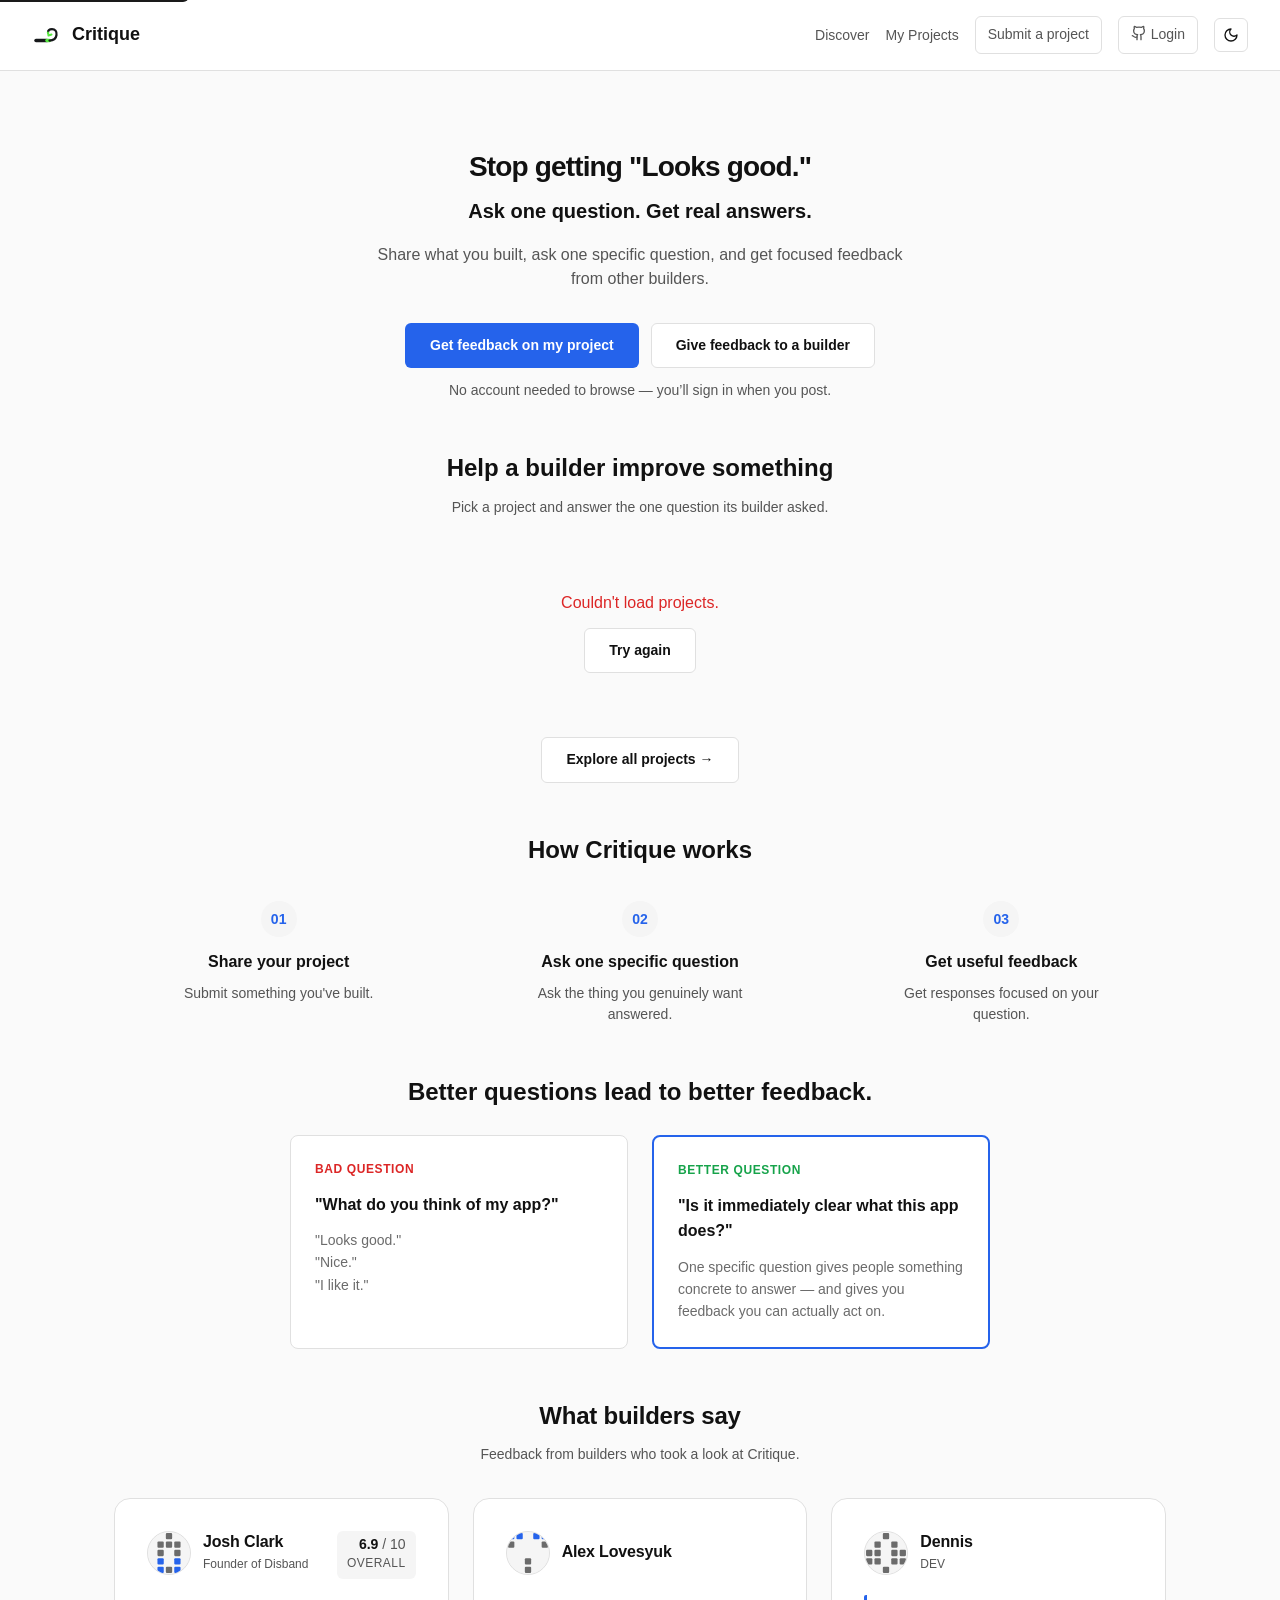
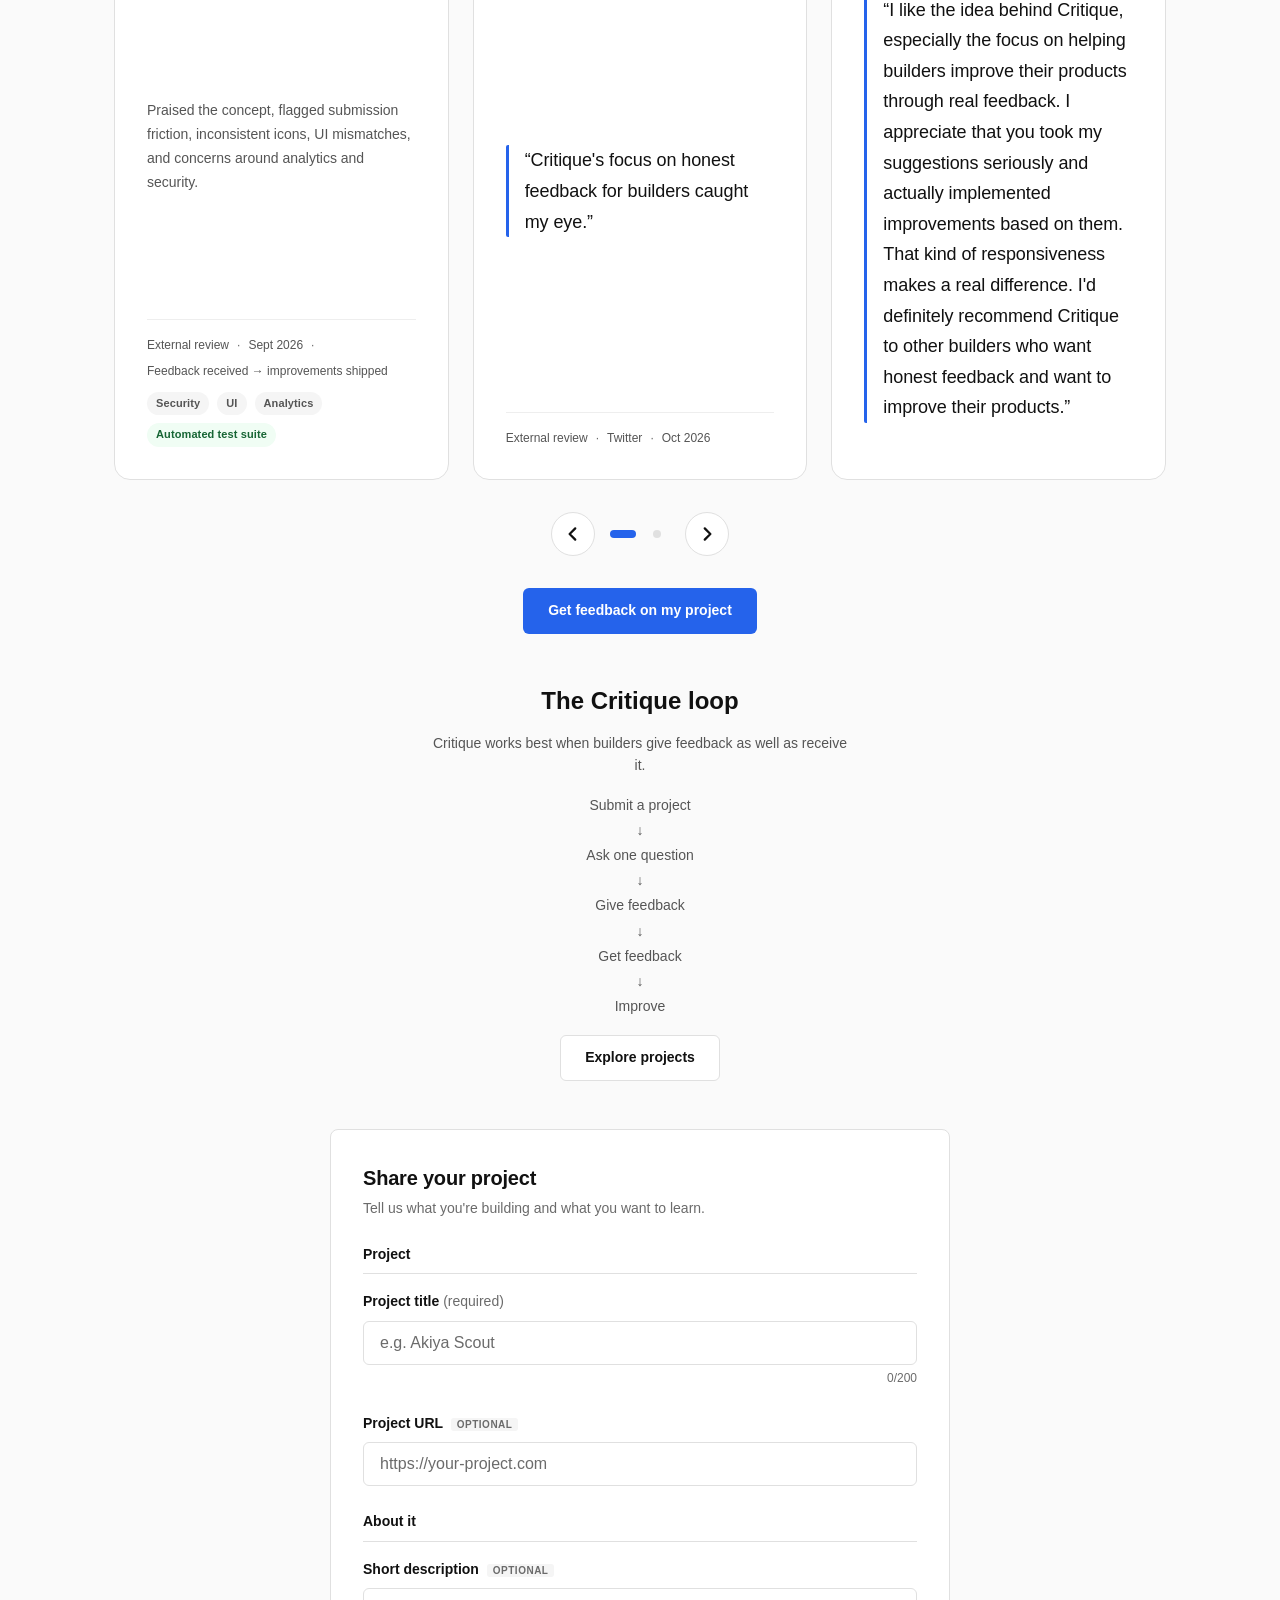
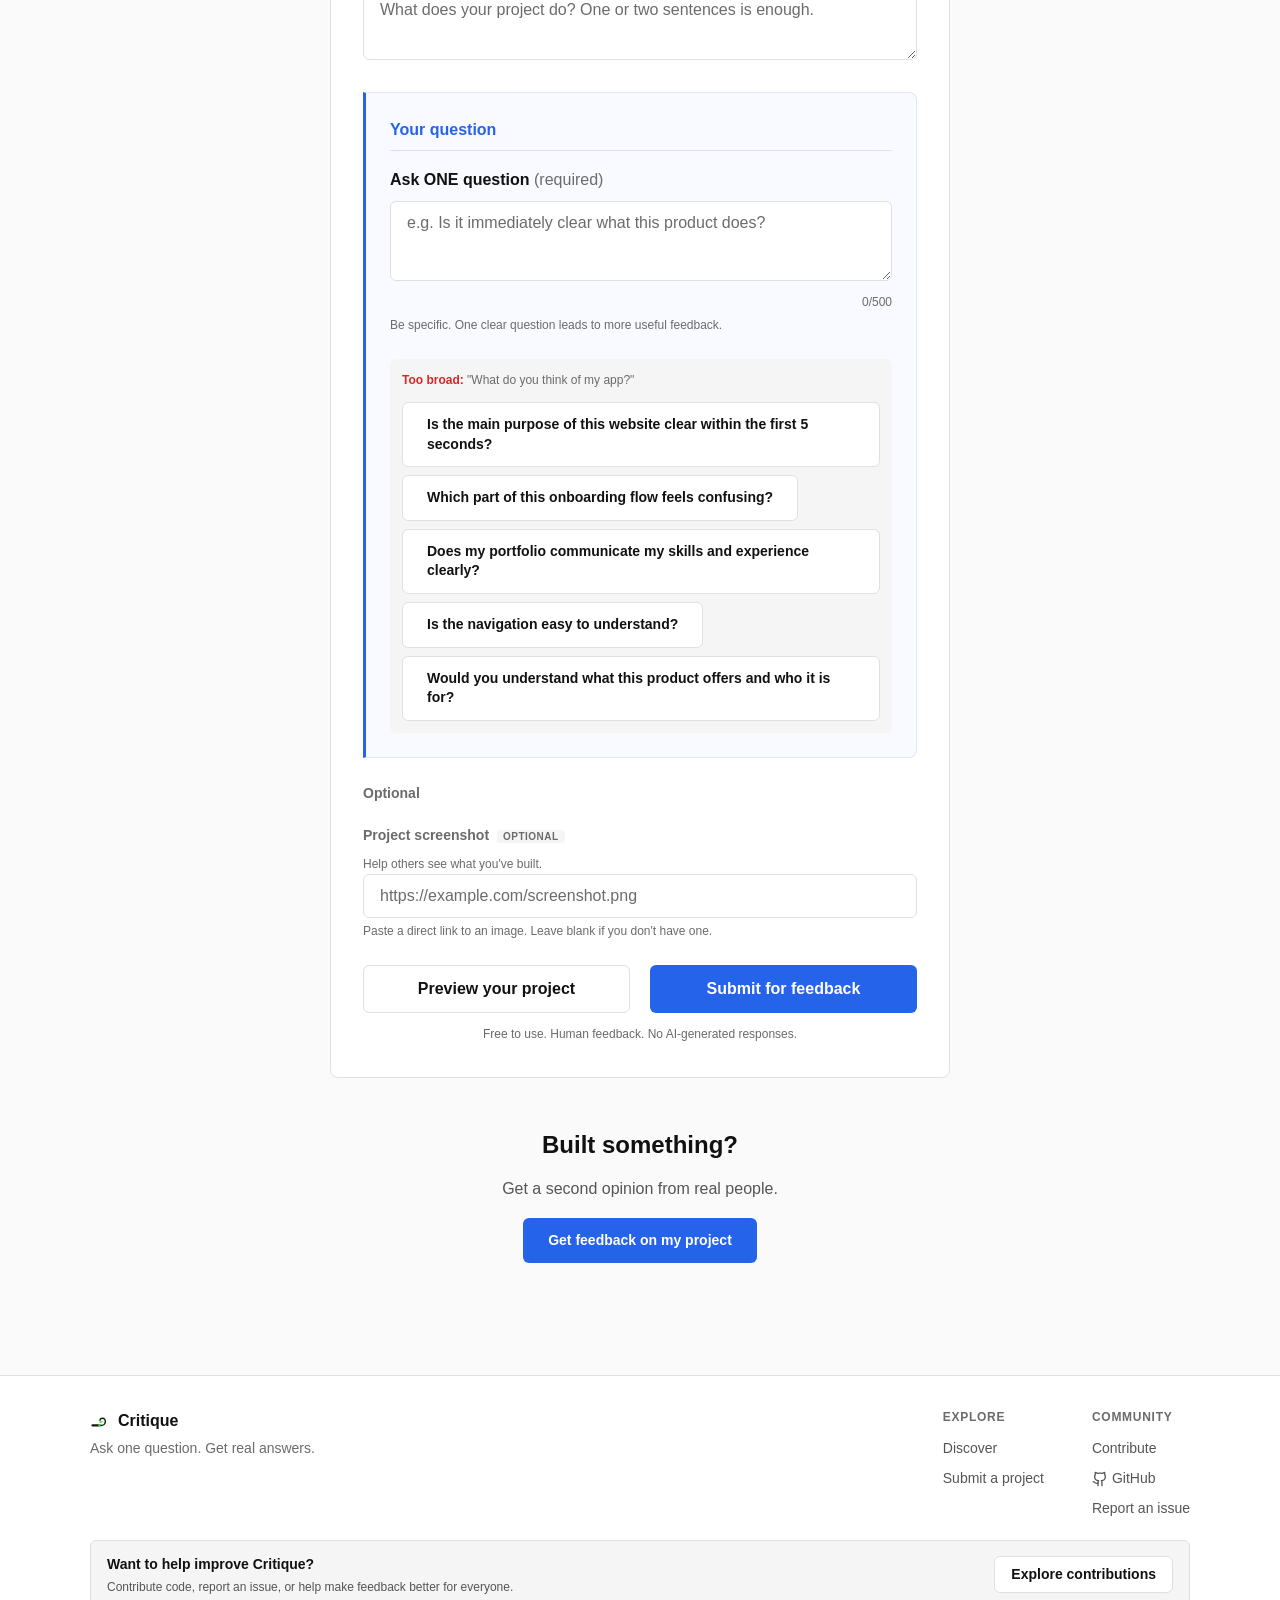
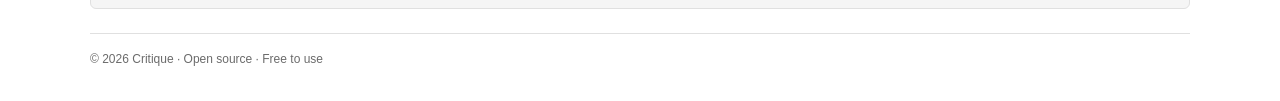
==== commit 7795bc7e: "preview card and full preview" ====
--- a/frontend/index.html
+++ b/frontend/index.html
@@ -1,2685 +1,2929 @@
-<!DOCTYPE html>
-<html lang="en">
-<head>
-    <meta charset="UTF-8">
-    <meta name="viewport" content="width=device-width, initial-scale=1.0">
-    <meta name="color-scheme" content="light dark">
-    <meta name="description" content="Stop getting &quot;Looks good.&quot; Ask one question about what you built. Get focused feedback from real people.">
-
-    <!-- Open Graph -->
-    <meta property="og:type" content="website">
-    <meta property="og:url" content="https://critique.page/">
-    <meta property="og:title" content="Critique — Ask one question. Get real answers.">
-    <meta property="og:description" content="Stop getting &quot;Looks good.&quot; Get focused feedback from real people who actually take the time to look.">
-    <meta property="og:image" content="https://critique.page/static/og-image.webp">
-    <meta property="og:image:type" content="image/webp">
-    <meta property="og:image:width" content="1200">
-    <meta property="og:image:height" content="630">
-    <meta property="og:image:alt" content="Critique — Ask one question. Get real answers.">
-    <meta property="og:image" content="https://critique.page/static/og-image.png">
-    <meta property="og:image:type" content="image/png">
-    <meta property="og:image:width" content="1200">
-    <meta property="og:image:height" content="630">
-    <meta property="og:image:alt" content="Critique — Ask one question. Get real answers.">
-    <meta property="og:site_name" content="Critique">
-
-    <!-- Twitter Card -->
-    <meta name="twitter:card" content="summary_large_image">
-    <meta name="twitter:title" content="Critique — Ask one question. Get real answers.">
-    <meta name="twitter:description" content="Stop getting &quot;Looks good.&quot; Get focused feedback from real people who actually take the time to look.">
-    <meta name="twitter:image" content="https://critique.page/static/og-image.webp">
-    <meta name="twitter:image:alt" content="Critique — Ask one question. Get real answers.">
-    <title>Critique — Ask one question. Get real answers.</title>
-    <script type="application/ld+json">
-    {
-        "@context": "https://schema.org",
-        "@graph": [
-            {
-                "@type": "SoftwareApplication",
-                "@id": "https://critique.page/#application",
-                "name": "Critique",
-                "url": "https://critique.page/",
-                "description": "Ask one question about what you built. Get focused feedback from real people.",
-                "applicationCategory": "DeveloperApplication",
-                "operatingSystem": "Web browser",
-                "publisher": {"@id": "https://critique.page/#organization"}
-            },
-            {
-                "@type": "Organization",
-                "@id": "https://critique.page/#organization",
-                "name": "Critique",
-                "url": "https://critique.page/"
-            }
-        ]
-    }
-    </script>
-    <link rel="icon" type="image/svg+xml" href="/static/favicon.svg">
-    <link rel="icon" type="image/png" sizes="32x32" href="/static/favicon-32.png">
-    <link rel="icon" type="image/png" sizes="16x16" href="/static/favicon-16.png">
-    <link rel="apple-touch-icon" href="/static/logo.png">
-    <link rel="mask-icon" href="/static/favicon.svg" color="#2563eb">
-    <script>
-        try {
-            var savedTheme = localStorage.getItem('critique-theme');
-            if (savedTheme === 'dark' || savedTheme === 'light') {
-                document.documentElement.setAttribute('data-theme', savedTheme);
-            }
-        } catch (e) {}
-    </script>
-    <link rel="alternate" type="application/rss+xml" title="Critique - new projects" href="/feed.xml">
-    <link rel="stylesheet" href="/static/shared.css">
-    <style>
-        .hero {
-            text-align: center;
-            margin-bottom: var(--space-8);
-            padding-top: var(--space-8);
-        }
-
-        .hero h1 {
-            font-size: var(--text-3xl);
-            font-weight: 800;
-            color: var(--text-primary);
-            margin-bottom: var(--space-3);
-            letter-spacing: -0.03em;
-            line-height: 1.15;
-        }
-
-        .hero .subheadline {
-            font-size: var(--text-xl);
-            font-weight: 600;
-            color: var(--text-primary);
-            margin-bottom: var(--space-4);
-        }
-
-        .hero .supporting {
-            font-size: var(--text-base);
-            color: var(--text-secondary);
-            max-width: 560px;
-            margin: 0 auto var(--space-6);
-            line-height: 1.5;
-        }
-
-        .hero-actions {
-            display: flex;
-            gap: var(--space-3);
-            justify-content: center;
-            flex-wrap: wrap;
-            margin-bottom: var(--space-3);
-        }
-
-        .hero-note {
-            font-size: var(--text-sm);
-            color: var(--text-secondary);
-            max-width: 560px;
-            margin: 0 auto;
-            line-height: 1.5;
-        }
-
-        .social-proof {
-            display: flex;
-            flex-direction: column;
-            align-items: center;
-            gap: var(--space-3);
-            max-width: 560px;
-            margin: var(--space-6) auto 0;
-            padding-top: var(--space-5);
-            border-top: 1px solid var(--border);
-        }
-
-        .avatar-stack {
-            display: flex;
-            align-items: center;
-        }
-
-        .avatar-stack img,
-        .avatar-stack .avatar-fallback {
-            width: 32px;
-            height: 32px;
-            border-radius: 50%;
-            border: 2px solid var(--surface);
-            margin-left: -8px;
-            box-sizing: border-box;
-        }
-
-        .avatar-stack > :first-child {
-            margin-left: 0;
-        }
-
-        .avatar-stack img {
-            object-fit: cover;
-        }
-
-        .avatar-stack .avatar-fallback {
-            display: inline-flex;
-            align-items: center;
-            justify-content: center;
-            overflow: hidden;
-            background: var(--surface-muted);
-        }
-
-        .avatar-stack .avatar-fallback svg {
-            display: block;
-            width: 100%;
-            height: 100%;
-        }
-
-        .social-proof-text {
-            font-size: var(--text-sm);
-            color: var(--text-secondary);
-            font-weight: 500;
-            text-align: center;
-        }
-
-        .social-proof-sub {
-            font-size: var(--text-xs);
-            color: var(--text-secondary);
-            text-align: center;
-        }
-
-        /* Placeholder for the trust row while /api/stats is in flight. It has
-           the same footprint as the real avatar row and text line, so the hero
-           does not jump when the data arrives. Pure CSS: no extra request. */
-        .social-proof-skeleton-line {
-            display: block;
-            width: 230px;
-            max-width: 70vw;
-            height: 12px;
-            margin: 0 auto;
-        }
-
-        .avatar-skeleton {
-            display: inline-block;
-            width: 32px;
-            height: 32px;
-            border-radius: 50%;
-            border: 2px solid var(--surface);
-            margin-left: -8px;
-            box-sizing: border-box;
-        }
-
-        /* "+N" bubble for builders who are not pictured. */
-        .avatar-stack .avatar-more {
-            display: inline-flex;
-            align-items: center;
-            justify-content: center;
-            width: 32px;
-            height: 32px;
-            margin-left: -8px;
-            box-sizing: border-box;
-            border-radius: 50%;
-            border: 2px solid var(--surface);
-            background: var(--surface-muted);
-            color: var(--text-secondary);
-            font-size: 11px;
-            font-weight: 600;
-        }
-
-        .trust-row {
-            display: flex;
-            gap: var(--space-6);
-            justify-content: center;
-            flex-wrap: wrap;
-            margin-bottom: var(--space-8);
-            font-size: var(--text-sm);
-            color: var(--text-muted);
-            font-weight: 500;
-        }
-
-        .trust-row span {
-            display: flex;
-            align-items: center;
-            gap: var(--space-2);
-        }
-
-        .trust-row span::before {
-            content: "";
-            width: 6px;
-            height: 6px;
-            border-radius: 50%;
-            background: var(--success);
-            flex-shrink: 0;
-        }
-
-        .stats-grid {
-            display: grid;
-            grid-template-columns: repeat(3, 1fr);
-            gap: var(--space-4);
-            max-width: 500px;
-            margin: 0 auto var(--space-8);
-        }
-
-        .stat-box {
-            text-align: center;
-            padding: var(--space-4);
-            background: var(--surface);
-            border: 1px solid var(--border);
-            border-radius: var(--radius-lg);
-        }
-
-        .stat-value {
-            font-size: var(--text-2xl);
-            font-weight: 700;
-            color: var(--text-primary);
-        }
-
-        .stat-label {
-            font-size: var(--text-xs);
-            color: var(--text-muted);
-            margin-top: var(--space-1);
-        }
-
-        .projects-section {
-            margin-bottom: var(--space-8);
-        }
-
-        .projects-section h2 {
-            font-size: var(--text-2xl);
-            font-weight: 700;
-            margin-bottom: var(--space-2);
-            text-align: center;
-        }
-
-        .projects-section .subtitle {
-            color: var(--text-secondary);
-            font-size: var(--text-sm);
-            margin-bottom: var(--space-5);
-            text-align: center;
-        }
-
-        .project-grid {
-            display: grid;
-            grid-template-columns: repeat(3, 1fr);
-            gap: var(--space-5);
-            margin-bottom: var(--space-4);
-        }
-
-        .project-card {
-            background: var(--surface);
-            border: 1px solid var(--border);
-            border-radius: var(--radius-lg);
-            overflow: hidden;
-            transition: border-color var(--transition-fast), box-shadow var(--transition-fast);
-        }
-
-        .project-card:hover {
-            border-color: var(--accent);
-            box-shadow: var(--shadow-md);
-        }
-
-        .project-screenshot {
-            width: 100%;
-            aspect-ratio: 16/9;
-            object-fit: cover;
-            display: block;
-            background: var(--surface-muted);
-        }
-
-        .project-card-body {
-            padding: var(--space-5);
-        }
-
-        .project-title {
-            font-size: var(--text-lg);
-            font-weight: 700;
-            margin: 0 0 var(--space-2) 0;
-            color: var(--text-primary);
-            overflow-wrap: anywhere;
-        }
-
-        .project-description {
-            font-size: var(--text-sm);
-            color: var(--text-secondary);
-            margin-bottom: var(--space-4);
-            display: -webkit-box;
-            -webkit-line-clamp: 2;
-            -webkit-box-orient: vertical;
-            overflow: hidden;
-        }
-
-        .project-question {
-            font-size: var(--text-base);
-            font-weight: 600;
-            color: var(--text-primary);
-            margin-bottom: var(--space-4);
-            padding: var(--space-3) var(--space-4);
-            background: var(--surface-muted);
-            border-left: 3px solid var(--accent);
-            border-radius: 0 var(--radius-md) var(--radius-md) 0;
-            overflow-wrap: anywhere;
-            line-height: 1.5;
-        }
-
-        .project-footer {
-            display: flex;
-            justify-content: space-between;
-            align-items: center;
-            font-size: var(--text-xs);
-            color: var(--text-muted);
-        }
-
-        .how-it-works {
-            margin-bottom: var(--space-8);
-        }
-
-        .how-it-works h2 {
-            font-size: var(--text-2xl);
-            font-weight: 700;
-            margin-bottom: var(--space-6);
-            text-align: center;
-        }
-
-        .steps {
-            display: grid;
-            grid-template-columns: repeat(3, 1fr);
-            gap: var(--space-6);
-        }
-
-        .step {
-            text-align: center;
-        }
-
-        .step-number {
-            display: inline-block;
-            width: 36px;
-            height: 36px;
-            line-height: 36px;
-            border-radius: 50%;
-            background: var(--surface-muted);
-            color: var(--accent);
-            font-weight: 700;
-            font-size: var(--text-sm);
-            margin-bottom: var(--space-3);
-        }
-
-        .step-title {
-            font-size: var(--text-base);
-            font-weight: 700;
-            margin-bottom: var(--space-2);
-        }
-
-        .step-desc {
-            font-size: var(--text-sm);
-            color: var(--text-secondary);
-            line-height: 1.5;
-            max-width: 220px;
-            margin: 0 auto;
-        }
-
-        .comparison {
-            margin-bottom: var(--space-8);
-        }
-
-        .comparison h2 {
-            font-size: var(--text-2xl);
-            font-weight: 700;
-            margin-bottom: var(--space-5);
-            text-align: center;
-        }
-
-        .comparison-grid {
-            display: grid;
-            grid-template-columns: 1fr 1fr;
-            gap: var(--space-5);
-            max-width: 700px;
-            margin: 0 auto;
-        }
-
-        .comparison-bad, .comparison-good {
-            border-radius: var(--radius-lg);
-            padding: var(--space-5);
-        }
-
-        .comparison-bad {
-            background: var(--surface);
-            border: 1px solid var(--border);
-        }
-
-        .comparison-good {
-            background: var(--surface);
-            border: 2px solid var(--accent);
-        }
-
-        .comparison-label {
-            font-size: var(--text-xs);
-            font-weight: 700;
-            text-transform: uppercase;
-            letter-spacing: 0.05em;
-            margin-bottom: var(--space-3);
-        }
-
-        .comparison-bad .comparison-label { color: var(--danger); }
-        .comparison-good .comparison-label { color: var(--success); }
-
-        .comparison-question {
-            font-size: var(--text-base);
-            font-weight: 600;
-            margin-bottom: var(--space-3);
-            color: var(--text-primary);
-        }
-
-        .comparison-answers {
-            font-size: var(--text-sm);
-            color: var(--text-muted);
-            line-height: 1.6;
-        }
-
-        .loop {
-            margin-bottom: var(--space-8);
-            text-align: center;
-        }
-
-        .loop h2 {
-            font-size: var(--text-2xl);
-            font-weight: 700;
-            margin-bottom: var(--space-3);
-        }
-
-        .loop p {
-            color: var(--text-secondary);
-            max-width: 420px;
-            margin: 0 auto var(--space-4);
-            font-size: var(--text-sm);
-        }
-
-        .loop-steps {
-            font-size: var(--text-sm);
-            color: var(--text-secondary);
-            max-width: 280px;
-            margin: 0 auto var(--space-4);
-            line-height: 1.8;
-        }
-
-        .early-community {
-            text-align: center;
-            margin-bottom: var(--space-8);
-            padding: var(--space-8) var(--space-6);
-            background: #fafbfc;
-            border: 1px solid var(--border);
-            border-radius: var(--radius-lg);
-            transition: border-color var(--transition-fast);
-        }
-
-        .early-community:hover {
-            border-color: #cbd5e1;
-        }
-
-        .eyebrow {
-            font-size: var(--text-xs);
-            font-weight: 700;
-            text-transform: uppercase;
-            letter-spacing: 0.08em;
-            color: var(--accent);
-            margin-bottom: var(--space-3);
-        }
-
-        .early-community h2 {
-            font-size: var(--text-2xl);
-            font-weight: 700;
-            margin-bottom: var(--space-3);
-            letter-spacing: -0.01em;
-        }
-
-        .early-community .supporting {
-            color: var(--text-secondary);
-            max-width: 520px;
-            margin: 0 auto var(--space-5);
-            font-size: var(--text-base);
-            line-height: 1.5;
-        }
-
-        .benefits {
-            display: grid;
-            grid-template-columns: repeat(3, 1fr);
-            gap: var(--space-4);
-            max-width: 600px;
-            margin: 0 auto var(--space-5);
-            text-align: left;
-        }
-
-        .benefit {
-            display: flex;
-            align-items: flex-start;
-            gap: var(--space-2);
-            font-size: var(--text-sm);
-            color: var(--text-secondary);
-            line-height: 1.4;
-        }
-
-        .benefit-icon {
-            color: var(--success);
-            font-weight: 700;
-            flex-shrink: 0;
-            margin-top: 1px;
-        }
-
-        .cta-wrapper {
-            margin-bottom: var(--space-4);
-        }
-
-        .cta-sub {
-            font-size: var(--text-xs);
-            color: var(--text-muted);
-            margin-top: var(--space-2);
-        }
-
-        .reciprocity {
-            font-size: var(--text-sm);
-            color: var(--text-secondary);
-            border-top: 1px solid var(--border);
-            padding-top: var(--space-4);
-            max-width: 400px;
-            margin: 0 auto;
-        }
-
-        @media (max-width: 900px) {
-            .fb-carousel[data-enhanced="true"] .fb-slide {
-                flex: 0 0 calc((100% - var(--fb-gap)) / 2);
-            }
-        }
-
-        @media (max-width: 600px) {
-            .benefits {
-                grid-template-columns: 1fr;
-                gap: var(--space-3);
-            }
-        }
-
-        .form-section-label {
-            font-size: var(--text-xs);
-            font-weight: 700;
-            text-transform: uppercase;
-            letter-spacing: 0.05em;
-            color: var(--text-muted);
-            margin-bottom: var(--space-4);
-            display: block;
-        }
-
-        .question-highlight {
-            border-left: 3px solid var(--accent);
-            padding: var(--space-4) var(--space-5);
-            background: rgba(37, 99, 235, 0.03);
-            border-radius: 0 var(--radius-md) var(--radius-md) 0;
-            margin-bottom: var(--space-4);
-        }
-
-        .question-highlight label {
-            font-size: var(--text-xs);
-            font-weight: 700;
-            text-transform: uppercase;
-            letter-spacing: 0.05em;
-            color: var(--accent);
-            display: block;
-            margin-bottom: var(--space-1);
-        }
-
-
-
-        .real-feedback {
-            max-width: 1100px;
-            margin: 0 auto var(--space-8);
-        }
-
-        .real-feedback h2 {
-            font-size: var(--text-2xl);
-            font-weight: 700;
-            margin-bottom: var(--space-2);
-            text-align: center;
-            letter-spacing: -0.01em;
-        }
-
-        .real-feedback .subtitle {
-            color: var(--text-secondary);
-            font-size: var(--text-sm);
-            text-align: center;
-            margin-bottom: var(--space-6);
-        }
-
-        .feedback-cta {
-            margin-top: var(--space-6);
-            text-align: center;
-        }
-
-        .review-card {
-            position: relative;
-            background: var(--surface);
-            border: 1px solid var(--border);
-            border-radius: 16px;
-            padding: var(--space-6);
-            /* Flex column so the quote/summary absorbs the slack that equal-
-               height stretching leaves behind, keeping the metadata row pinned
-               to the bottom of every card instead of pooling empty space. */
-            display: flex;
-            flex-direction: column;
-            min-width: 0;
-            overflow: hidden;
-        }
-
-        /* ===== Testimonial carousel =====
-           Progressive by design: without JavaScript the track wraps and every
-           card stays reachable; once the script runs it marks the carousel
-           data-enhanced and the row becomes a single clipped, paged track. */
-        .fb-carousel {
-            --fb-gap: var(--space-5);
-            position: relative;
-        }
-
-        .fb-viewport {
-            overflow: visible;
-            touch-action: pan-y;
-        }
-
-        .fb-track {
-            display: flex;
-            flex-wrap: wrap;
-            align-items: stretch;
-            gap: var(--fb-gap);
-            list-style: none;
-            margin: 0;
-            padding: 0;
-        }
-
-        .fb-slide {
-            flex: 1 1 300px;
-            min-width: 0;
-            display: flex;
-        }
-
-        .fb-slide .review-card {
-            flex: 1;
-            min-width: 0;
-        }
-
-        .fb-carousel[data-enhanced="true"] .fb-viewport {
-            overflow: hidden;
-        }
-
-        .fb-carousel[data-enhanced="true"] .fb-track {
-            flex-wrap: nowrap;
-            transition: transform 420ms cubic-bezier(0.22, 0.61, 0.36, 1);
-        }
-
-        .fb-carousel[data-enhanced="true"] .fb-slide {
-            flex: 0 0 calc((100% - var(--fb-gap) * 2) / 3);
-        }
-
-        @media (prefers-reduced-motion: reduce) {
-            .fb-carousel[data-enhanced="true"] .fb-track {
-                transition: none;
-            }
-        }
-
-        .fb-controls {
-            display: flex;
-            align-items: center;
-            justify-content: center;
-            flex-wrap: wrap;
-            gap: var(--space-3);
-            margin-top: var(--space-6);
-        }
-
-        .fb-controls[hidden] {
-            display: none;
-        }
-
-        .fb-nav {
-            display: inline-flex;
-            align-items: center;
-            justify-content: center;
-            width: 44px;
-            height: 44px;
-            padding: 0;
-            background: var(--surface);
-            border: 1px solid var(--border);
-            border-radius: 50%;
-            color: var(--text-primary);
-            cursor: pointer;
-            transition: border-color var(--transition-fast), color var(--transition-fast), background-color var(--transition-fast);
-        }
-
-        .fb-nav svg {
-            display: block;
-            width: 18px;
-            height: 18px;
-        }
-
-        .fb-nav:hover {
-            border-color: var(--accent);
-            color: var(--accent);
-            background: rgba(37, 99, 235, 0.06);
-        }
-
-        .fb-dots {
-            display: inline-flex;
-            align-items: center;
-            gap: 2px;
-        }
-
-        .fb-dot {
-            display: inline-flex;
-            align-items: center;
-            justify-content: center;
-            width: 32px;
-            height: 32px;
-            padding: 0;
-            border: 0;
-            background: transparent;
-            cursor: pointer;
-        }
-
-        .fb-dot::before {
-            content: "";
-            display: block;
-            width: 8px;
-            height: 8px;
-            border-radius: 999px;
-            background: var(--border);
-            transition: width 180ms ease, background-color 180ms ease;
-        }
-
-        .fb-dot:hover::before {
-            background: var(--text-muted);
-        }
-
-        .fb-dot[aria-current="true"]::before {
-            width: 26px;
-            background: var(--accent);
-        }
-
-                .review-header {
-            display: flex;
-            align-items: flex-start;
-            justify-content: space-between;
-            gap: var(--space-3);
-            margin-bottom: var(--space-4);
-            flex-wrap: wrap;
-        }
-
-        .review-author {
-            display: flex;
-            align-items: center;
-            gap: var(--space-3);
-            min-width: 0;
-        }
-
-        .review-author-text {
-            min-width: 0;
-        }
-
-        .review-avatar {
-            width: 44px;
-            height: 44px;
-            border-radius: 50%;
-            background: var(--surface-muted);
-            display: flex;
-            align-items: center;
-            justify-content: center;
-            font-weight: 700;
-            font-size: var(--text-sm);
-            color: var(--text-primary);
-            flex-shrink: 0;
-            border: 1px solid var(--border);
-            overflow: hidden;
-        }
-
-        /* Deterministic identicon (SVG injected by JS; the initial above is
-           the no-JavaScript fallback). */
-        .review-avatar svg {
-            display: block;
-            width: 100%;
-            height: 100%;
-        }
-
-        .fb-id-bg {
-            fill: var(--surface-muted);
-        }
-
-        .fb-id-neutral {
-            fill: var(--text-muted);
-        }
-
-        .fb-id-accent {
-            fill: var(--accent);
-        }
-
-        .review-name {
-            font-size: var(--text-base);
-            font-weight: 700;
-            color: var(--text-primary);
-            line-height: 1.3;
-            letter-spacing: -0.01em;
-            margin: 0;
-        }
-
-        .review-role {
-            font-size: var(--text-xs);
-            color: var(--text-secondary);
-            line-height: 1.4;
-            margin: 3px 0 0;
-        }
-
-        .review-score-block {
-            display: flex;
-            flex-direction: column;
-            align-items: flex-end;
-            gap: 2px;
-            text-align: right;
-            margin-left: auto;
-            padding: 6px 10px;
-            background: var(--surface-muted);
-            border-radius: var(--radius-md);
-        }
-
-        .review-score {
-            font-size: var(--text-sm);
-            font-weight: 700;
-            color: var(--text-primary);
-            line-height: 1.1;
-            white-space: nowrap;
-        }
-
-        .review-score-total {
-            font-weight: 500;
-            color: var(--text-secondary);
-        }
-
-        .review-score-label {
-            font-size: var(--text-xs);
-            letter-spacing: 0.04em;
-            text-transform: uppercase;
-            color: var(--text-secondary);
-        }
-
-        /* The body absorbs the height left over by the tallest card in the
-           row and centres short quotes inside it, so a one-line testimonial
-           reads as a pull quote rather than an empty card. */
-        .review-body {
-            flex: 1;
-            display: flex;
-            flex-direction: column;
-            justify-content: center;
-            padding: var(--space-1) 0 var(--space-5);
-            min-width: 0;
-        }
-
-        .review-summary {
-            font-size: var(--text-sm);
-            color: var(--text-secondary);
-            line-height: 1.7;
-            margin: 0;
-            max-width: 60ch;
-        }
-
-        .review-quote {
-            margin: 0;
-            padding-left: var(--space-4);
-            border-left: 3px solid var(--accent);
-            border-radius: 2px;
-        }
-
-        .review-quote p {
-            margin: 0;
-            font-size: var(--text-lg);
-            color: var(--text-primary);
-            line-height: 1.7;
-            letter-spacing: -0.005em;
-            max-width: 60ch;
-        }
-
-        .review-meta {
-            display: flex;
-            align-items: center;
-            gap: var(--space-2);
-            flex-wrap: wrap;
-            font-size: var(--text-xs);
-            color: var(--text-secondary);
-            line-height: 1.5;
-            margin-top: auto;
-            padding-top: var(--space-4);
-            border-top: 1px solid var(--border-light);
-        }
-
-        .review-meta-dot {
-            color: var(--text-muted);
-        }
-
-        .review-tags {
-            display: flex;
-            gap: var(--space-2);
-            flex-wrap: wrap;
-            margin-top: var(--space-3);
-        }
-
-        .review-tag {
-            display: inline-block;
-            font-size: 0.6875rem;
-            font-weight: 600;
-            letter-spacing: 0.01em;
-            color: var(--text-secondary);
-            padding: 3px 9px;
-            background: var(--surface-muted);
-            border-radius: 999px;
-        }
-
-        .review-tag.accent {
-            background: var(--success-bg);
-            color: var(--success-text);
-        }
-
-        @media (max-width: 900px) {
-            .review-card {
-                padding: var(--space-5);
-            }
-
-            .fb-carousel[data-enhanced="true"] .fb-slide {
-                flex: 0 0 calc((100% - var(--fb-gap)) / 2);
-            }
-        }
-
-        @media (max-width: 600px) {
-            .review-card {
-                padding: var(--space-5);
-            }
-
-            .review-header {
-                gap: var(--space-2);
-            }
-
-            .review-body {
-                padding-bottom: var(--space-4);
-            }
-
-            .review-quote p {
-                font-size: var(--text-base);
-            }
-
-            .fb-nav {
-                width: 40px;
-                height: 40px;
-            }
-
-            .fb-carousel[data-enhanced="true"] .fb-slide {
-                flex: 0 0 100%;
-            }
-        }
-
-
-
-        /* ===== Submit Form ===== */
-        .form-header {
-            margin-bottom: var(--space-5);
-        }
-
-        .form-header h3 {
-            font-size: var(--text-xl);
-            font-weight: 700;
-            margin-bottom: var(--space-1);
-            letter-spacing: -0.01em;
-        }
-
-        .form-subtitle {
-            color: var(--text-muted);
-            font-size: var(--text-sm);
-            line-height: 1.5;
-        }
-
-        .form-section {
-            margin-bottom: var(--space-5);
-        }
-
-        .section-heading {
-            font-size: var(--text-sm);
-            font-weight: 700;
-            color: var(--text-primary);
-            margin-bottom: var(--space-4);
-            padding-bottom: var(--space-2);
-            border-bottom: 1px solid var(--border);
-        }
-
-        .section-heading-accent {
-            color: var(--accent);
-            border-bottom-color: var(--accent);
-        }
-
-        .form-required {
-            font-weight: 400;
-            color: var(--text-muted);
-        }
-
-        .form-optional-tag {
-            font-size: 10px;
-            font-weight: 600;
-            text-transform: uppercase;
-            letter-spacing: 0.05em;
-            color: var(--text-muted);
-            background: var(--surface-muted);
-            padding: 1px 6px;
-            border-radius: 3px;
-            margin-left: var(--space-1);
-        }
-
-        .form-optional .form-label {
-            color: var(--text-muted);
-        }
-
-        .form-examples {
-            font-size: var(--text-xs);
-            color: var(--text-muted);
-            line-height: 1.6;
-            padding: var(--space-3);
-            background: var(--surface-muted);
-            border-radius: var(--radius-md);
-            margin-top: var(--space-3);
-        }
-
-        .form-examples p {
-            margin-bottom: var(--space-1);
-        }
-
-        .form-examples p:last-child {
-            margin-bottom: 0;
-        }
-
-        .example-bad {
-            color: var(--danger);
-            font-weight: 600;
-        }
-
-        .question-examples {
-            display: flex;
-            flex-direction: column;
-            align-items: flex-start;
-            gap: var(--space-2);
-            margin-top: var(--space-3);
-        }
-
-        .question-examples .btn {
-            white-space: normal;
-            text-align: left;
-        }
-
-        /* The question is the point of Critique, so its section carries the
-           strongest weight on the page: accent rule, tinted ground, room to
-           think. Everything else stays quiet. */
-        .form-question-section {
-            background: rgba(37, 99, 235, 0.03);
-            border: 1px solid rgba(37, 99, 235, 0.12);
-            border-left: 3px solid var(--accent);
-            border-radius: 0 var(--radius-lg) var(--radius-lg) 0;
-            padding: var(--space-5);
-            margin-bottom: var(--space-5);
-        }
-
-        .form-question-section .section-heading {
-            font-size: var(--text-base);
-            border-bottom-color: rgba(37, 99, 235, 0.15);
-        }
-
-        .form-question-section .form-label {
-            font-size: var(--text-base);
-        }
-
-        /* The extra field is genuinely secondary: grouped, but never louder
-           than the question above it. */
-        .form-section.form-optional .section-heading {
-            color: var(--text-muted);
-            font-weight: 600;
-            border-bottom: none;
-            margin-bottom: var(--space-3);
-        }
-
-        .btn-submit {
-            width: 100%;
-            padding: var(--space-3) var(--space-5);
-            font-size: var(--text-base);
-            font-weight: 600;
-            min-height: 48px;
-        }
-
-        .form-reassurance {
-            text-align: center;
-            font-size: var(--text-xs);
-            color: var(--text-muted);
-            margin-top: var(--space-3);
-        }
-
-        @media (max-width: 600px) {
-            .form-header {
-                margin-bottom: var(--space-4);
-            }
-
-            .form-section {
-                margin-bottom: var(--space-4);
-            }
-
-            .section-heading {
-                margin-bottom: var(--space-3);
-            }
-
-            .form-question-section {
-                padding: var(--space-4);
-                margin-bottom: var(--space-4);
-            }
-        }
-
-        .final-cta {
-            text-align: center;
-            margin-top: var(--space-8);
-            margin-bottom: var(--space-6);
-        }
-
-        .final-cta h2 {
-            font-size: var(--text-2xl);
-            font-weight: 700;
-            margin-bottom: var(--space-3);
-        }
-
-        .final-cta p {
-            color: var(--text-secondary);
-            margin-bottom: var(--space-4);
-        }
-
-        .my-projects-link {
-            text-align: center;
-            margin-top: var(--space-4);
-            font-size: var(--text-sm);
-        }
-
-        @media (max-width: 768px) {
-            .project-grid { grid-template-columns: repeat(2, 1fr); }
-            .steps { grid-template-columns: 1fr; }
-            .comparison-grid { grid-template-columns: 1fr; }
-        }
-
-        @media (max-width: 600px) {
-            .project-grid { grid-template-columns: 1fr; }
-            .stats-grid { grid-template-columns: 1fr; }
-            .trust-row { gap: var(--space-3); font-size: var(--text-xs); }
-            .hero { padding-top: var(--space-4); margin-bottom: var(--space-6); }
-            .hero h1 { font-size: var(--text-2xl); }
-            .hero .subheadline { font-size: var(--text-lg); }
-            .hero-actions { margin-bottom: var(--space-3); }
-        }
-    </style>
-</head>
-<body>
-    <a href="#main-content" class="skip-link">Skip to main content</a>
-    <header class="navbar">
-        <a href="/" class="navbar-brand" aria-current="page">
-            <img src="/static/logo.svg" alt="Critique" width="32" height="32">
-            Critique
-        </a>
-        <button type="button" class="navbar-toggle" id="navbar-toggle" aria-label="Toggle navigation menu" aria-expanded="false" aria-controls="navbar-nav">
-            <svg xmlns="http://www.w3.org/2000/svg" width="22" height="22" viewBox="0 0 24 24" fill="none" stroke="currentColor" stroke-width="2" stroke-linecap="round" stroke-linejoin="round" aria-hidden="true"><line x1="4" y1="6" x2="20" y2="6"/><line x1="4" y1="12" x2="20" y2="12"/><line x1="4" y1="18" x2="20" y2="18"/></svg>
-        </button>
-        <nav class="navbar-nav" id="navbar-nav" aria-label="Main navigation">
-            <a href="/discover">Discover</a>
-            <a href="/my-projects">My Projects</a>
-            <a href="#submit" class="btn-nav">Submit a project</a>
-            <a href="/auth/login" class="btn-nav" id="login-btn" aria-label="Login with GitHub"><svg xmlns="http://www.w3.org/2000/svg" width="16" height="16" viewBox="0 0 24 24" fill="none" stroke="currentColor" stroke-width="2" stroke-linecap="round" stroke-linejoin="round" aria-hidden="true"><path d="M15 22v-4a4.8 4.8 0 0 0-1-3.5c3 0 6-2 6-5.5.08-1.25-.27-2.48-1-3.5.28-1.15.28-2.35 0-3.5 0 0-1 0-3 1.5-2.64-.5-5.36-.5-8 0C6 2 5 2 5 2c-.3 1.15-.3 2.35 0 3.5A5.403 5.403 0 0 0 4 9c0 3.5 3 5.5 6 5.5-.39.49-.68 1.05-.85 1.65-.17.6-.22 1.23-.15 1.85v4"/><path d="M9 18c-4.51 2-5-2-7-2"/></svg> Login</a>
-            <a href="/auth/logout" class="btn-nav" id="logout-btn"><svg xmlns="http://www.w3.org/2000/svg" width="16" height="16" viewBox="0 0 24 24" fill="none" stroke="currentColor" stroke-width="2" stroke-linecap="round" stroke-linejoin="round" aria-hidden="true"><path d="M9 21H5a2 2 0 0 1-2-2V5a2 2 0 0 1 2-2h4"/><polyline points="16 17 21 12 16 7"/><line x1="21" y1="12" x2="9" y2="12"/></svg> Logout</a>
-            <button type="button" class="theme-toggle" id="theme-toggle" aria-label="Switch to dark theme" aria-pressed="false" title="Switch to dark theme"><svg class="theme-icon-moon" xmlns="http://www.w3.org/2000/svg" width="16" height="16" viewBox="0 0 24 24" fill="none" stroke="currentColor" stroke-width="2" stroke-linecap="round" stroke-linejoin="round" aria-hidden="true"><path d="M12 3a6 6 0 0 0 9 9 9 9 0 1 1-9-9Z"/></svg><svg class="theme-icon-sun" xmlns="http://www.w3.org/2000/svg" width="16" height="16" viewBox="0 0 24 24" fill="none" stroke="currentColor" stroke-width="2" stroke-linecap="round" stroke-linejoin="round" aria-hidden="true"><circle cx="12" cy="12" r="4"/><path d="M12 2v2"/><path d="M12 20v2"/><path d="m4.93 4.93 1.41 1.41"/><path d="m17.66 17.66 1.41 1.41"/><path d="M2 12h2"/><path d="M20 12h2"/><path d="m6.34 17.66-1.41 1.41"/><path d="m19.07 4.93-1.41 1.41"/></svg></button>
-        </nav>
-    </header>
-
-    <main id="main-content" class="container-wide" style="max-width: 1100px;" tabindex="-1">
-        <!-- Shown on load when the backend redirects here with ?error=email_link
-             (expired, already-used, or invalid magic link). It sits at the very
-             top of the page, outside the submit form and before the script that
-             fills it, so it is the first thing a returning visitor sees. -->
-        <div id="auth-error-banner" class="auth-error-banner" role="alert"></div>
-
-        <!-- Shown on load when the backend redirects here with ?auth=cancelled
-             (the visitor pressed Cancel on GitHub's consent screen). Same slot
-             as the banner above, but neutral rather than alarming: cancelling
-             is a normal choice, not a failure. -->
-        <div id="auth-cancelled-banner" class="alert alert-warning" role="status"
-             style="display: none; max-width: 72ch; margin-left: auto; margin-right: auto;"></div>
-
-        <!-- Shown on load when the backend redirects here with ?auth=expired
-             (the GitHub OAuth state expired or was invalid). -->
-        <div id="auth-expired-banner" class="alert alert-warning" role="status"
-             style="display: none; max-width: 72ch; margin-left: auto; margin-right: auto;"></div>
-
-        <section class="hero">
-            <h1>Stop getting "Looks good."</h1>
-            <p class="subheadline">Ask one question. Get real answers.</p>
-            <p class="supporting">Share what you built, ask one specific question, and get focused feedback from other builders.</p>
-            <div class="hero-actions">
-                <a href="#submit" class="btn btn-primary">Get feedback on my project</a>
-                <a href="/discover" class="btn btn-secondary">Give feedback to a builder</a>
-            </div>
-            <p class="hero-note">No account needed to browse &mdash; you&rsquo;ll sign in when you post.</p>
-
-            <div class="social-proof" id="social-proof" aria-busy="true">
-                <div class="avatar-stack" id="avatar-stack" aria-hidden="true"><span class="avatar-skeleton skeleton"></span><span class="avatar-skeleton skeleton"></span><span class="avatar-skeleton skeleton"></span><span class="avatar-skeleton skeleton"></span></div>
-                <p class="social-proof-text" id="social-proof-text" aria-live="polite" aria-atomic="true"><span class="skeleton social-proof-skeleton-line"></span></p>
-                <p class="social-proof-sub">
-                    Discover real projects. Share thoughtful feedback. Build better together.
-                </p>
-            </div>
-        </section>
-
-        <section class="stats-grid" id="real-activity" role="status" aria-live="polite" aria-atomic="true" style="display:none;">
-            <div class="stat-box">
-                <div class="stat-value" id="stat-projects">0</div>
-                <div class="stat-label">Projects</div>
-            </div>
-            <div class="stat-box">
-                <div class="stat-value" id="stat-responses">0</div>
-                <div class="stat-label">Feedback responses</div>
-            </div>
-            <div class="stat-box">
-                <div class="stat-value" id="stat-questions">0</div>
-                <div class="stat-label">Questions asked</div>
-            </div>
-        </section>
-
-        <section class="projects-section">
-            <h2>Help a builder improve something</h2>
-            <p class="subtitle">Pick a project and answer the one question its builder asked.</p>
-            <noscript>
-                <div class="alert alert-warning" role="note">
-                    Critique needs JavaScript to show live content.
-                    Please enable it and reload.
-                </div>
-            </noscript>
-            <!-- Static placeholder: the project grid paints immediately while
-                 /api/projects/ is in flight, and is replaced by real cards,
-                 an empty state or a retryable error state. -->
-            <p id="homepage-projects-status" class="sr-only" role="status" aria-live="polite"></p>
-            <div id="homepage-projects" class="project-grid" aria-busy="true">
-                <p class="sr-only" role="status">Loading projects&hellip;</p>
-                <div class="skeleton-card" aria-hidden="true">
-                    <div class="skeleton skeleton-img"></div>
-                    <div class="skeleton-body">
-                        <div class="skeleton skeleton-line w-75"></div>
-                        <div class="skeleton skeleton-line w-100"></div>
-                        <div class="skeleton skeleton-line w-50"></div>
-                    </div>
-                </div>
-                <div class="skeleton-card" aria-hidden="true">
-                    <div class="skeleton skeleton-img"></div>
-                    <div class="skeleton-body">
-                        <div class="skeleton skeleton-line w-75"></div>
-                        <div class="skeleton skeleton-line w-100"></div>
-                        <div class="skeleton skeleton-line w-50"></div>
-                    </div>
-                </div>
-                <div class="skeleton-card" aria-hidden="true">
-                    <div class="skeleton skeleton-img"></div>
-                    <div class="skeleton-body">
-                        <div class="skeleton skeleton-line w-75"></div>
-                        <div class="skeleton skeleton-line w-100"></div>
-                        <div class="skeleton skeleton-line w-50"></div>
-                    </div>
-                </div>
-            </div>
-            <p style="text-align:center; margin-top: var(--space-4);">
-                <a href="/discover" class="btn btn-secondary">Explore all projects →</a>
-            </p>
-        </section>
-
-        <section class="how-it-works">
-            <h2>How Critique works</h2>
-            <div class="steps">
-                <div class="step">
-                    <div class="step-number">01</div>
-                    <div class="step-title">Share your project</div>
-                    <div class="step-desc">Submit something you've built.</div>
-                </div>
-                <div class="step">
-                    <div class="step-number">02</div>
-                    <div class="step-title">Ask one specific question</div>
-                    <div class="step-desc">Ask the thing you genuinely want answered.</div>
-                </div>
-                <div class="step">
-                    <div class="step-number">03</div>
-                    <div class="step-title">Get useful feedback</div>
-                    <div class="step-desc">Get responses focused on your question.</div>
-                </div>
-            </div>
-        </section>
-
-        <section class="comparison">
-            <h2>Better questions lead to better feedback.</h2>
-            <div class="comparison-grid">
-                <div class="comparison-bad">
-                    <div class="comparison-label">Bad question</div>
-                    <div class="comparison-question">"What do you think of my app?"</div>
-                    <div class="comparison-answers">"Looks good."<br>"Nice."<br>"I like it."</div>
-                </div>
-                <div class="comparison-good">
-                    <div class="comparison-label">Better question</div>
-                    <div class="comparison-question">"Is it immediately clear what this app does?"</div>
-                    <div class="comparison-answers">One specific question gives people something concrete to answer — and gives you feedback you can actually act on.</div>
-                </div>
-            </div>
-        </section>
-
-        <section class="real-feedback" aria-labelledby="real-feedback-title">
-            <h2 id="real-feedback-title">What builders say</h2>
-            <p class="subtitle">Feedback from builders who took a look at Critique.</p>
-
-            <div class="fb-carousel" id="fb-carousel" role="region" aria-roledescription="carousel" aria-label="What builders say" tabindex="0" aria-keyshortcuts="ArrowLeft ArrowRight Home End Space">
-                <div class="fb-viewport" id="fb-viewport">
-                    <ul class="fb-track" id="fb-track" role="list">
-                        <li class="fb-slide">
-                            <article class="review-card" aria-labelledby="review-josh-name">
-                                <div class="review-header">
-                                    <div class="review-author">
-                                        <div class="review-avatar" data-name="Josh Clark" aria-hidden="true">J</div>
-                                        <div class="review-author-text">
-                                            <h3 class="review-name" id="review-josh-name">Josh Clark</h3>
-                                            <p class="review-role">Founder of Disband</p>
-                                        </div>
-                                    </div>
-                                    <div class="review-score-block">
-                                        <div class="review-score">6.9 <span class="review-score-total">/ 10</span></div>
-                                        <div class="review-score-label">Overall</div>
-                                    </div>
-                                </div>
-
-                                <div class="review-body">
-                                    <p class="review-summary">
-                                        Praised the concept, flagged submission friction, inconsistent icons, UI mismatches, and concerns around analytics and security.
-                                    </p>
-                                </div>
-
-                                <div class="review-meta">
-                                    <span>External review</span>
-                                    <span class="review-meta-dot" aria-hidden="true">·</span>
-                                    <span>Sept 2026</span>
-                                    <span class="review-meta-dot" aria-hidden="true">·</span>
-                                    <span>Feedback received → improvements shipped</span>
-                                </div>
-
-                                <div class="review-tags">
-                                    <span class="review-tag">Security</span>
-                                    <span class="review-tag">UI</span>
-                                    <span class="review-tag">Analytics</span>
-                                    <span class="review-tag accent">Automated test suite</span>
-                                </div>
-                            </article>
-                        </li>
-
-                        <li class="fb-slide">
-                            <article class="review-card" aria-labelledby="review-alex-name">
-                                <div class="review-header">
-                                    <div class="review-author">
-                                        <div class="review-avatar" data-name="Alex Lovesyuk" aria-hidden="true">A</div>
-                                        <div class="review-author-text">
-                                            <h3 class="review-name" id="review-alex-name">Alex Lovesyuk</h3>
-                                        </div>
-                                    </div>
-                                </div>
-
-                                <div class="review-body">
-                                    <blockquote class="review-quote">
-                                        <p>“Critique's focus on honest feedback for builders caught my eye.”</p>
-                                    </blockquote>
-                                </div>
-
-                                <div class="review-meta">
-                                    <span>External review</span>
-                                    <span class="review-meta-dot" aria-hidden="true">·</span>
-                                    <span>Twitter</span>
-                                    <span class="review-meta-dot" aria-hidden="true">·</span>
-                                    <span>Oct 2026</span>
-                                </div>
-                            </article>
-                        </li>
-
-                        <li class="fb-slide">
-                            <article class="review-card" aria-labelledby="review-dennis-name">
-                                <div class="review-header">
-                                    <div class="review-author">
-                                        <div class="review-avatar" data-name="Dennis" aria-hidden="true">D</div>
-                                        <div class="review-author-text">
-                                            <h3 class="review-name" id="review-dennis-name">Dennis</h3>
-                                            <p class="review-role">DEV</p>
-                                        </div>
-                                    </div>
-                                </div>
-
-                                <div class="review-body">
-                                    <blockquote class="review-quote">
-                                        <p>“I like the idea behind Critique, especially the focus on helping builders improve their products through real feedback. I appreciate that you took my suggestions seriously and actually implemented improvements based on them. That kind of responsiveness makes a real difference. I'd definitely recommend Critique to other builders who want honest feedback and want to improve their products.”</p>
-                                    </blockquote>
-                                </div>
-                            </article>
-                        </li>
-
-                        <li class="fb-slide">
-                            <article class="review-card" aria-labelledby="review-peter-name">
-                                <div class="review-header">
-                                    <div class="review-author">
-                                        <div class="review-avatar" data-name="Peter" aria-hidden="true">P</div>
-                                        <div class="review-author-text">
-                                            <h3 class="review-name" id="review-peter-name">Peter</h3>
-                                        </div>
-                                    </div>
-                                </div>
-
-                                <div class="review-body">
-                                    <blockquote class="review-quote">
-                                        <p>I tried Critique and left feedback on a project. Nice concept, especially the focus on asking one specific question rather than requesting a generic review. Keep building!</p>
-                                    </blockquote>
-                                </div>
-
-                                <div class="review-meta">
-                                    <span>Community feedback</span>
-                                </div>
-                            </article>
-                        </li>
-                    </ul>
-                </div>
-
-                <div class="fb-controls" id="fb-controls" hidden>
-                    <button type="button" class="fb-nav" id="fb-prev" aria-label="Previous testimonials" aria-controls="fb-track">
-                        <svg viewBox="0 0 16 16" aria-hidden="true" focusable="false"><path d="M10 3 5 8l5 5" fill="none" stroke="currentColor" stroke-width="2" stroke-linecap="round" stroke-linejoin="round"/></svg>
-                    </button>
-                    <div class="fb-dots" id="fb-dots" role="group" aria-label="Testimonial pages"></div>
-                    <button type="button" class="fb-nav" id="fb-next" aria-label="Next testimonials" aria-controls="fb-track">
-                        <svg viewBox="0 0 16 16" aria-hidden="true" focusable="false"><path d="M6 3l5 5-5 5" fill="none" stroke="currentColor" stroke-width="2" stroke-linecap="round" stroke-linejoin="round"/></svg>
-                    </button>
-                </div>
-            </div>
-
-            <div class="feedback-cta">
-                <a href="#submit" class="btn btn-primary">Get feedback on my project</a>
-            </div>
-        </section>
-
-        <section class="loop">
-            <h2>The Critique loop</h2>
-            <p>Critique works best when builders give feedback as well as receive it.</p>
-            <div class="loop-steps">
-                Submit a project<br>↓<br>
-                Ask one question<br>↓<br>
-                Give feedback<br>↓<br>
-                Get feedback<br>↓<br>
-                Improve
-            </div>
-            <a href="/discover" class="btn btn-secondary">Explore projects</a>
-        </section>
-
-        <!-- Hierarchy: what the project is -> what it does -> the one question
-             worth answering -> anything extra. The question gets the emphasis,
-             because it is the reason this form exists. -->
-        <section id="submit" class="card" style="max-width: 620px; margin: 0 auto;">
-            <form id="project-form" aria-describedby="message">
-                <div class="form-header">
-                    <h3>Share your project</h3>
-                    <p class="form-subtitle">Tell us what you're building and what you want to learn.</p>
-                </div>
-
-                <div class="form-section">
-                    <h3 class="section-heading">Project</h3>
-
-                    <div class="form-group">
-                        <label class="form-label" for="title">Project title <span class="form-required">(required)</span></label>
-                        <input class="form-input" type="text" id="title" name="title" required maxlength="200" placeholder="e.g. Akiya Scout" aria-describedby="title-char-count">
-                        <div id="title-char-count" class="form-char-count" aria-live="off">0/200</div>
-                    </div>
-
-                    <div class="form-group">
-                        <label class="form-label" for="url">Project URL <span class="form-optional-tag">optional</span></label>
-                        <input class="form-input" type="url" id="url" name="url" maxlength="500" placeholder="https://your-project.com" autocomplete="url">
-                    </div>
-                </div>
-
-                <div class="form-section">
-                    <h3 class="section-heading">About it</h3>
-
-                    <div class="form-group">
-                        <label class="form-label" for="description">Short description <span class="form-optional-tag">optional</span></label>
-                        <textarea class="form-textarea" id="description" name="description" maxlength="5000" placeholder="What does your project do? One or two sentences is enough." style="min-height:72px;"></textarea>
-                    </div>
-                </div>
-
-                <div class="form-section form-question-section">
-                    <h3 class="section-heading section-heading-accent">Your question</h3>
-
-                    <div class="form-group">
-                        <label class="form-label" for="question">Ask ONE question <span class="form-required">(required)</span></label>
-                        <textarea class="form-textarea" id="question" name="question" required maxlength="500" placeholder="e.g. Is it immediately clear what this product does?" style="min-height:80px;" aria-describedby="question-char-count"></textarea>
-                        <div id="question-char-count" class="form-char-count" aria-live="off">0/500</div>
-                        <p class="form-helper">Be specific. One clear question leads to more useful feedback.</p>
-                    </div>
-
-                    <div class="form-examples">
-                        <p><span class="example-bad">Too broad:</span> "What do you think of my app?"</p>
-                        <div id="question-examples" class="question-examples" role="group" aria-label="Example questions"></div>
-                    </div>
-                </div>
-
-                <div class="form-section form-optional">
-                    <h3 class="section-heading">Optional</h3>
-
-                    <div class="form-group">
-                        <label class="form-label" for="image_url">Project screenshot <span class="form-optional-tag">optional</span></label>
-                        <p class="form-helper">Help others see what you've built.</p>
-                        <input class="form-input" type="url" id="image_url" name="image_url" maxlength="500" placeholder="https://example.com/screenshot.png" autocomplete="url">
-                        <p class="form-helper">Paste a direct link to an image. Leave blank if you don't have one.</p>
-                    </div>
-                </div>
-
-                <button type="submit" class="btn btn-primary btn-submit" id="submit-btn">Submit for feedback</button>
-                <p class="form-reassurance">Free to use. Human feedback. No AI-generated responses.</p>
-                <div class="message" id="message" role="alert" aria-live="polite"></div>
-            </form>
-        </section>
-
-        <section class="final-cta">
-            <h2>Built something?</h2>
-            <p>Get a second opinion from real people.</p>
-            <a href="#submit" class="btn btn-primary">Get feedback on my project</a>
-        </section>
-    </main>
-
-    <script src="/static/ui.js"></script>
-    <script>
-        function getCsrfToken() {
-            const cookies = document.cookie.split(';');
-            for (let cookie of cookies) {
-                const [name, value] = cookie.trim().split('=');
-                if (name === 'critique_csrf') return decodeURIComponent(value);
-            }
-            return '';
-        }
-
-        // Attribute-safe HTML escaping: &, <, >, " and ' are all escaped so a
-        // user-controlled value can never break out of a quoted HTML attribute.
-        function escapeHtml(value) {
-            if (value === null || value === undefined) return '';
-            return String(value)
-                .replace(/&/g, '&amp;')
-                .replace(/</g, '&lt;')
-                .replace(/>/g, '&gt;')
-                .replace(/"/g, '&quot;')
-                .replace(/'/g, '&#39;');
-        }
-
-        // Response count and age on one line: "3 responses · 2h ago". Both
-        // parts come from the API, a missing part never leaves a dangling
-        // separator behind, and the age stays machine-readable.
-        function cardMeta(project) {
-            var count = project.response_count || 0;
-            var parts = [count === 0 ? 'Needs feedback' : count + ' response' + (count === 1 ? '' : 's')];
-            var age = formatAge(project.created_at);
-            if (age) {
-                parts.push('<time datetime="' + escapeHtml(project.created_at) + '">' + escapeHtml(age) + '</time>');
-            }
-            return parts.join(' \u00b7 ') + (project.has_responded ? ' <span class="badge badge-success">Feedback given</span>' : '');
-        }
-
-        async function checkAuth() {
-            try {
-                const response = await fetch('/auth/check', { credentials: 'same-origin' });
-                if (response.status === 200) {
-                    document.getElementById('login-btn').style.display = 'none';
-                    document.getElementById('logout-btn').style.display = 'inline';
-                } else {
-                    document.getElementById('login-btn').style.display = 'inline';
-                    document.getElementById('logout-btn').style.display = 'none';
-                }
-            } catch (e) {
-                document.getElementById('login-btn').style.display = 'inline';
-                document.getElementById('logout-btn').style.display = 'none';
-            }
-        }
-
-        // The backend sends visitors back to the homepage with
-        // ?error=email_link when a magic link is expired, already used, or
-        // otherwise invalid (see /auth/email/verify). Surface that here so the
-        // visitor is told what happened instead of landing on an unexplained
-        // homepage. The wording stays generic on purpose: it must not reveal
-        // whether an email address or account exists.
-        const EMAIL_LINK_ERROR = /[?&]error=email_link(?=&|$)/;
-
-        function showAuthErrorBanner() {
-            const search = window.location.search || '';
-            if (!EMAIL_LINK_ERROR.test(search)) return;
-
-            const banner = document.getElementById('auth-error-banner');
-            if (!banner) return;
-
-            banner.style.display = 'block';
-            banner.textContent = "That email sign-in link is no longer valid. " +
-                "Links expire after 15 minutes and can only be used once. " +
-                "You can request a new one below.";
-
-            // Give the visitor the next step instead of asking them to find
-            // the Login menu: this opens the same auth-choice menu.
-            const action = document.createElement('button');
-            action.type = 'button';
-            action.className = 'btn btn-secondary auth-error-action';
-            action.textContent = 'Request a new link';
-            action.addEventListener('click', function() {
-                banner.style.display = 'none';
-                const loginBtn = document.getElementById('login-btn');
-                if (!loginBtn) return;
-                if (typeof loginBtn.click === 'function') loginBtn.click();
-                if (typeof loginBtn.focus === 'function') loginBtn.focus();
-            });
-            banner.appendChild(action);
-
-            // Drop the flag from the URL so a refresh (or the browser's own
-            // reload) does not replay the same banner, keeping any other
-            // query params (the resume flags) intact. Removing the first
-            // parameter can leave a bare '&' where the '?' used to be.
-            const cleaned = search
-                .replace(EMAIL_LINK_ERROR, '')
-                .replace(/^&/, '?')
-                .replace(/\?$/, '');
-            window.history.replaceState(null, '', window.location.pathname + cleaned + window.location.hash);
-        }
-
-        // The GitHub OAuth callback sends visitors back to the homepage with
-        // ?auth=cancelled when they press Cancel on GitHub's consent screen
-        // (see /auth/callback). Cancelling is a normal choice, so this says
-        // what happened in a neutral tone and, unlike the email-link banner,
-        // leaves no impression that something went wrong. The flag is stripped
-        // from the URL for the same reason: a refresh should not replay it.
-        const AUTH_CANCELLED = /[?&]auth=cancelled(?=&|$)/;
-
-        function showAuthCancelledBanner() {
-            const search = window.location.search || '';
-            if (!AUTH_CANCELLED.test(search)) return;
-
-            const banner = document.getElementById('auth-cancelled-banner');
-            if (!banner) return;
-
-            banner.style.display = 'block';
-            banner.textContent = "GitHub sign-in was cancelled, so you're not " +
-                "signed in. Nothing went wrong — you can try again whenever " +
-                "you like.";
-
-            const cleaned = search
-                .replace(AUTH_CANCELLED, '')
-                .replace(/^&/, '?')
-                .replace(/\?$/, '');
-            window.history.replaceState(null, '', window.location.pathname + cleaned + window.location.hash);
-        }
-
-        const AUTH_EXPIRED = /[?&]auth=expired(?=&|$)/;
-
-        function showAuthExpiredBanner() {
-            const search = window.location.search || '';
-            if (!AUTH_EXPIRED.test(search)) return;
-
-            const banner = document.getElementById('auth-expired-banner');
-            if (!banner) return;
-
-            banner.style.display = 'block';
-            banner.textContent = "Your sign-in attempt timed out or was interrupted. " +
-                "Please try signing in again.";
-
-            const cleaned = search
-                .replace(AUTH_EXPIRED, '')
-                .replace(/^&/, '?')
-                .replace(/\?$/, '');
-            window.history.replaceState(null, '', window.location.pathname + cleaned + window.location.hash);
-        }
-
-        // Run auth check immediately on script load
-        checkAuth();
-        showAuthCancelledBanner();
-        showAuthExpiredBanner();
-        showAuthErrorBanner();
-
-        // Same bounded retry as discover.html: 3 attempts, 1s/2s backoff, 5xx
-        // and network errors retried, 4xx returned as-is.
-        async function fetchWithRetry(url, options, maxRetries) {
-            maxRetries = maxRetries || 3;
-            let lastError;
-            for (let i = 0; i < maxRetries; i++) {
-                const controller = typeof AbortController !== 'undefined' ? new AbortController() : null;
-                const timer = controller ? setTimeout(function() { controller.abort(); }, 10000) : null;
-                try {
-                    const fetchOpts = Object.assign({}, options);
-                    if (controller) fetchOpts.signal = controller.signal;
-                    const response = await fetch(url, fetchOpts);
-                    if (response.status === 503 || response.status === 500) {
-                        throw new Error('Server waking up');
-                    }
-                    if (!response.ok) {
-                        return response;
-                    }
-                    // Keep attempt deadline active through body consumption
-                    const data = await response.json();
-                    return {
-                        ok: true,
-                        status: response.status,
-                        headers: response.headers,
-                        json: async function() { return data; }
-                    };
-                } catch (e) {
-                    lastError = e;
-                    if (i < maxRetries - 1) {
-                        const delay = Math.min(1000 * Math.pow(2, i), 4000);
-                        console.warn('Retrying ' + url + ' (attempt ' + (i + 2) + '/' + maxRetries + ') in ' + delay + 'ms: ' + (e && e.message));
-                        await new Promise(function(resolve) { setTimeout(resolve, delay); });
-                    }
-                } finally {
-                    if (timer) clearTimeout(timer);
-                }
-            }
-            throw lastError;
-        }
-
-        let homepageSkeletonHtml = null;
-        let homepageProjectsLoading = false;
-        async function loadHomepageProjects() {
-            if (homepageProjectsLoading) return;
-            homepageProjectsLoading = true;
-            const container = document.getElementById('homepage-projects');
-            const status = document.getElementById('homepage-projects-status');
-            status.textContent = '';
-            // Keep the first skeleton so a manual retry shows the same loading state.
-            if (homepageSkeletonHtml === null) {
-                homepageSkeletonHtml = container.innerHTML;
-            } else {
-                container.innerHTML = homepageSkeletonHtml;
-                container.setAttribute('aria-busy', 'true');
-            }
-            try {
-                const response = await fetchWithRetry('/api/projects/?page=1&page_size=6');
-                if (!response.ok) throw new Error('Request failed: ' + response.status);
-                const data = await response.json();
-
-                if (data.items.length === 0) {
-                    container.innerHTML = '<p style="color:var(--text-muted);grid-column:1/-1;text-align:center;">No projects waiting for feedback yet. Be the first to ask a question.</p>';
-                    status.textContent = 'No projects waiting for feedback yet.';
-                    return;
-                }
-
-                let html = '';
-                data.items.forEach(function(project) {
-                    const screenshot = project.image_url
-                        ? '<img class="project-screenshot" src="' + escapeHtml(project.image_url) + '" alt="Screenshot of ' + escapeHtml(project.title) + '" loading="lazy">'
-                        : '';
-                    const question = project.question_text || 'No question';
-                    const description = project.description
-                        ? '<div class="project-description">' + escapeHtml(project.description) + '</div>'
-                        : '';
-
-                    // The homepage preview answers one question: what this
-                    // project is, what the builder asks, and how recently
-                    // they asked -- lead-in, title, description, the real
-                    // question, then the action.
-                    html += '<div class="project-card">';
-                    html += screenshot;
-                    html += '<div class="project-card-body">';
-                    html += '<div class="eyebrow">Need feedback on</div>';
-                    html += '<h3 class="project-title">' + escapeHtml(project.title) + '</h3>';
-                    html += description;
-                    html += '<div class="project-question">Question: ' + escapeHtml(question) + '</div>';
-                    html += '<div class="project-footer">';
-                    html += '<span>' + cardMeta(project) + '</span>';
-                    html += '<a href="/project/' + project.id + '" class="btn btn-primary" style="padding:var(--space-1) var(--space-3);font-size:var(--text-xs);">Give feedback &rarr;</a>';
-                    html += '</div>';
-                    html += '</div></div>';
-                });
-                container.innerHTML = html;
-                status.textContent = 'Showing ' + data.items.length + ' project' + (data.items.length === 1 ? '' : 's') + '.';
-                container.querySelectorAll('.project-screenshot').forEach(function(img) {
-                    img.addEventListener('error', function() { this.style.display = 'none'; });
-                });
-            } catch (e) {
-                // The placeholder may never be the end state: report the failure
-                // and give the visitor a way to retry instead of showing an
-                // endless row of grey blocks.
-                container.innerHTML = '';
-                const box = document.createElement('div');
-                box.className = 'error-state';
-                box.setAttribute('role', 'alert');
-                box.style.gridColumn = '1/-1';
-                box.innerHTML = '<p>Couldn\'t load projects.</p>';
-                const retry = document.createElement('button');
-                retry.type = 'button';
-                retry.className = 'btn btn-secondary';
-                retry.style.marginTop = 'var(--space-3)';
-                retry.textContent = 'Try again';
-                retry.addEventListener('click', function() { loadHomepageProjects(); });
-                box.appendChild(retry);
-                container.appendChild(box);
-            } finally {
-                homepageProjectsLoading = false;
-                container.setAttribute('aria-busy', 'false');
-            }
-        }
-
-        // ===== Project form state persistence =====
-        function renderQuestionExamples() {
-            var container = document.getElementById('question-examples');
-            container.innerHTML = '';
-            [
-                'Is the main purpose of this website clear within the first 5 seconds?',
-                'Which part of this onboarding flow feels confusing?',
-                'Does my portfolio communicate my skills and experience clearly?',
-                'Is the navigation easy to understand?',
-                'Would you understand what this product offers and who it is for?'
-            ].forEach(function (text) {
-                var button = document.createElement('button');
-                button.type = 'button';
-                button.className = 'btn btn-secondary';
-                button.textContent = text;
-                button.addEventListener('click', function () {
-                    var question = document.getElementById('question');
-                    question.value = text;
-                    question.focus();
-                    saveProjectDraft();
-                });
-                container.appendChild(button);
-            });
-        }
-        renderQuestionExamples();
-
-        function projectStorageKey() {
-            return 'critique_project_draft';
-        }
-
-        function saveProjectDraft() {
-            try {
-                var draft = {
-                    title: document.getElementById('title').value,
-                    description: document.getElementById('description').value,
-                    url: document.getElementById('url').value,
-                    image_url: document.getElementById('image_url').value,
-                    question: document.getElementById('question').value
-                };
-                sessionStorage.setItem(projectStorageKey(), JSON.stringify(draft));
-            } catch (e) {}
-        }
-
-        function restoreProjectDraft() {
-            try {
-                var raw = sessionStorage.getItem(projectStorageKey());
-                if (!raw) return false;
-                var draft = JSON.parse(raw);
-                if (!draft || typeof draft !== 'object') return false;
-                if (typeof draft.title === 'string') document.getElementById('title').value = draft.title;
-                if (typeof draft.description === 'string') document.getElementById('description').value = draft.description;
-                if (typeof draft.url === 'string') document.getElementById('url').value = draft.url;
-                if (typeof draft.image_url === 'string') document.getElementById('image_url').value = draft.image_url;
-                if (typeof draft.question === 'string') document.getElementById('question').value = draft.question;
-                syncProjectFormCharCounts();
-                return true;
-            } catch (e) {
-                return false;
-            }
-        }
-
-        function clearProjectDraft() {
-            try {
-                sessionStorage.removeItem(projectStorageKey());
-            } catch (e) {}
-        }
-
-        // The success state, shown only after the API confirms the project
-        // was created (201 with the created project in the response body).
-        // It stays compact; sharing lives behind one secondary action inside
-        // it and stays completely optional.
-        function showProjectLive(data) {
-            var msg = document.getElementById('message');
-            if (msg) msg.setAttribute('role', 'status');
-            var project = data && data.project;
-            if (!project || !project.id || typeof CritiqueShare === 'undefined') {
-                // The 201 still confirms creation even if the body is not the
-                // shape we expect: report the truth, without the share section.
-                msg.className = 'message';
-                msg.textContent = 'Your project is live';
-                return;
-            }
-            msg.className = 'message';
-            CritiqueShare.renderSuccess(msg, {
-                projectId: project.id,
-                title: project.title || ''
-            });
-        }
-
-        function showProjectInlineLoginPrompt(msg, message) {
-            msg = msg || document.getElementById('message');
-            if (!msg) return;
-            msg.setAttribute('role', 'alert');
-            // The prompt re-renders whenever the gate appears again (the submit
-            // handler clears #message first) but the analytics event fires only
-            // once per page.
-            if (msg.dataset.promptShown !== 'true') {
-                msg.dataset.promptShown = 'true';
-                window.CritiqueAnalytics.trackEvent('login_prompt_shown', null);
-            }
-
-            CritiqueUI.renderAuthChoice(msg, {
-                title: 'Almost there',
-                message: message || 'Your project is ready to submit.',
-                // Return to the homepage with a resume flag so we scroll back to
-                // the submit section after signing in.
-                returnTo: '/?resume=project_submit',
-                context: null,
-                notes: ['No password required.', 'Your draft is saved.'],
-                emailSentHint: 'Click the link in the email to finish submitting your project.',
-                onStart: function() {
-                    saveProjectDraft();
-                }
-            });
-        }
-
-        function maybeRestoreProjectAfterLogin() {
-            try {
-                var raw = sessionStorage.getItem(projectStorageKey());
-                if (raw) {
-                    if (restoreProjectDraft()) {
-                        // A saved draft is not evidence of a sign-in: only the
-                        // resume flag that OAuth and the email link come back
-                        // with says this session actually logged in. Firing
-                        // login_success on any reload counted every refresh
-                        // with a half-written form as a new sign-in.
-                        if (window.location.search.indexOf('resume=project_submit') !== -1) {
-                            window.CritiqueAnalytics.trackEvent('login_success', null);
-                        }
-                    }
-                }
-            } catch (e) {}
-        }
-
-        function syncProjectFormCharCounts() {
-            var titleInput = document.getElementById('title');
-            var titleCount = document.getElementById('title-char-count');
-            if (titleInput && titleCount) {
-                titleCount.textContent = titleInput.value.length + '/200';
-            }
-            var questionInput = document.getElementById('question');
-            var questionCount = document.getElementById('question-char-count');
-            if (questionInput && questionCount) {
-                questionCount.textContent = questionInput.value.length + '/500';
-            }
-        }
-
-        var projectFormDirty = false;
-        function updateProjectFormDirty() {
-            var titleEl = document.getElementById('title');
-            var descEl = document.getElementById('description');
-            var urlEl = document.getElementById('url');
-            var qEl = document.getElementById('question');
-            var title = (titleEl && titleEl.value) ? titleEl.value.trim() : '';
-            var desc = (descEl && descEl.value) ? descEl.value.trim() : '';
-            var url = (urlEl && urlEl.value) ? urlEl.value.trim() : '';
-            var question = (qEl && qEl.value) ? qEl.value.trim() : '';
-            projectFormDirty = Boolean(title || desc || url || question);
-        }
-
-        var pForm = document.getElementById('project-form');
-        if (pForm) {
-            pForm.addEventListener('input', updateProjectFormDirty);
-            pForm.addEventListener('change', updateProjectFormDirty);
-            pForm.addEventListener('input', syncProjectFormCharCounts);
-            pForm.addEventListener('reset', function() {
-                setTimeout(syncProjectFormCharCounts, 0);
-            });
-        }
-
-        window.addEventListener('beforeunload', function(e) {
-            if (projectFormDirty) {
-                e.preventDefault();
-                e.returnValue = '';
-            }
-        });
-
-        document.getElementById('project-form').addEventListener('submit', async function(e) {
-            e.preventDefault();
-            const msg = document.getElementById('message');
-            msg.className = 'alert';
-            msg.textContent = '';
-
-            const csrfToken = getCsrfToken();
-            const payload = {
-                project_data: {
-                    title: document.getElementById('title').value.trim(),
-                    description: document.getElementById('description').value.trim() || null,
-                    url: document.getElementById('url').value.trim() || null,
-                    image_url: document.getElementById('image_url').value.trim() || null,
-                },
-                question_data: { text: document.getElementById('question').value.trim() }
-            };
-
-            try {
-                const submitBtn = document.getElementById('submit-btn');
-                submitBtn.disabled = true;
-                submitBtn.textContent = 'Submitting...';
-
-                const response = await fetch('/api/projects/', {
-                    method: 'POST',
-                    headers: {
-                        'Content-Type': 'application/json',
-                        'X-CSRF-Token': csrfToken,
-                    },
-                    body: JSON.stringify(payload),
-                });
-                const data = await response.json();
-                if (response.ok) {
-                    window.CritiqueAnalytics.trackEvent('project_submit', null);
-                    CritiqueUI.showToast('Project submitted', 'success');
-                    clearProjectDraft();
-                    projectFormDirty = false;
-                    document.getElementById('project-form').reset();
-                    syncProjectFormCharCounts();
-                    showProjectLive(data);
-                } else if (response.status === 401) {
-                    saveProjectDraft();
-                    showProjectInlineLoginPrompt(msg);
-                } else if (response.status === 403) {
-                    // Refreshing fixes a stale CSRF/session pair but reloads
-                    // the page, so keep the project first.
-                    saveProjectDraft();
-                    msg.className = 'alert alert-error';
-                    msg.setAttribute('role', 'alert');
-                    msg.textContent = 'Session expired. Your project is saved — refresh and try again.';
-                } else {
-                    msg.className = 'alert alert-error';
-                    msg.setAttribute('role', 'alert');
-                    msg.textContent = (data && typeof data.detail === 'string')
-                        ? data.detail
-                        : 'Failed to submit project. Please try again.';
-                }
-            } catch (error) {
-                msg.className = 'alert alert-error';
-                msg.setAttribute('role', 'alert');
-                msg.textContent = 'Network error.';
-            } finally {
-                const submitBtn = document.getElementById('submit-btn');
-                submitBtn.disabled = false;
-                submitBtn.textContent = 'Submit for feedback';
-            }
-        });
-
-        try { loadSocialProof(); } catch(e) { console.error('Social proof error:', e); }
-        try { loadHomepageProjects(); } catch(e) { console.error('Homepage projects error:', e); }
-        try { maybeRestoreProjectAfterLogin(); } catch(e) {}
-        try { syncProjectFormCharCounts(); } catch(e) {}
-        try { maybeResumeToSubmit(); } catch(e) {}
-
-        function maybeResumeToSubmit() {
-            // If we returned from OAuth with ?resume=project_submit, scroll to the form
-            if (window.location.search.indexOf('resume=project_submit') === -1) return;
-            var form = document.getElementById('submit');
-            if (!form) return;
-            // Honor motion preferences when returning to the submit section
-            setTimeout(function() {
-                form.scrollIntoView({ behavior: CritiqueUI.scrollBehavior(), block: 'start' });
-                // Focus the first input for immediate typing
-                var firstInput = document.getElementById('title');
-                if (firstInput) {
-                    setTimeout(function() { firstInput.focus({ preventScroll: true }); }, 400);
-                }
-            }, 200);
-            // Clean the URL so refreshing doesn't re-trigger
-            if (window.history && window.history.replaceState) {
-                window.history.replaceState({}, '', '/');
-            }
-        }
-
-        // Defence in depth: only an absolute https image may be loaded.
-        function isSafeAvatarSrc(url) {
-            if (typeof url !== 'string') return false;
-            try {
-                var parsed = new URL(url);
-                return parsed.protocol === 'https:' && !!parsed.hostname;
-            } catch (e) {
-                return false;
-            }
-        }
-
-        // Deterministic local avatar for builders without an image (email
-        // sign-ins). Generated in-page: no external avatar service, nothing
-        // derived from an email address, and stable across page loads.
-        function fallbackAvatarSeed(value) {
-            var str = String(value || '');
-            var hash = 2166136261;
-            for (var i = 0; i < str.length; i++) {
-                hash ^= str.charCodeAt(i);
-                hash = Math.imul(hash, 16777619);
-            }
-            return hash >>> 0;
-        }
-
-        function fallbackAvatarSvg(seedValue) {
-            var palette = ['#2563eb', '#0f766e', '#7c3aed', '#b45309', '#0369a1', '#15803d'];
-            var state = (fallbackAvatarSeed(seedValue) | 1) >>> 0;
-            function next() {
-                state = (state + 0x6D2B79F5) >>> 0;
-                var t = state;
-                t = Math.imul(t ^ (t >>> 15), t | 1);
-                t ^= t + Math.imul(t ^ (t >>> 7), t | 61);
-                return ((t ^ (t >>> 14)) >>> 0) / 4294967296;
-            }
-            var fill = palette[Math.floor(next() * palette.length)];
-            var cells = '';
-            for (var row = 0; row < 5; row++) {
-                for (var col = 0; col < 3; col++) {
-                    if (next() < 0.45) {
-                        cells += '<rect x="' + col + '" y="' + row + '" width="1" height="1"/>';
-                        if (col < 2) {
-                            cells += '<rect x="' + (4 - col) + '" y="' + row + '" width="1" height="1"/>';
-                        }
-                    }
-                }
-            }
-            return '<svg viewBox="0 0 5 5" width="32" height="32" focusable="false" aria-hidden="true">' +
-                '<rect width="5" height="5" fill="#eef2f7"/>' +
-                '<g fill="' + fill + '">' + cells + '</g></svg>';
-        }
-
-        async function loadSocialProof() {
-            const proofContainer = document.getElementById('social-proof');
-            let resolved = false;
-            try {
-                const response = await fetchWithRetry('/api/stats');
-                if (!response.ok) return;
-                const data = await response.json();
-                resolved = true;
-
-                const avatarStack = document.getElementById('avatar-stack');
-                const proofText = document.getElementById('social-proof-text');
-
-                let avatarsHtml = '';
-                const shown = (data.builders || []).slice(0, 4);
-                shown.forEach(function(b) {
-                    var avatarUrl = b.avatar_url;
-                    var seedValue = b.username || '';
-                    if (avatarUrl && isSafeAvatarSrc(avatarUrl)) {
-                        avatarsHtml += '<img src="' + escapeHtml(avatarUrl) + '" alt="" width="32" height="32" decoding="async">';
-                    } else {
-                        avatarsHtml += '<span class="avatar-fallback">' + fallbackAvatarSvg(seedValue) + '</span>';
-                    }
-                });
-                const remaining = (data.total_builders || 0) - shown.length;
-                if (remaining > 0) {
-                    avatarsHtml += '<span class="avatar-more">+' + remaining + '</span>';
-                }
-                avatarStack.innerHTML = avatarsHtml;
-
-                const total = data.total_builders || 0;
-                if (total > 0) {
-                    proofText.textContent = 'Join ' + total + ' members on Critique.';
-                } else {
-                    proofText.textContent = 'Be one of the first developers to share a project on Critique';
-                }
-
-                proofContainer.style.display = total > 0 ? 'flex' : 'none';
-
-                const statProjects = document.getElementById('stat-projects');
-                if (statProjects) statProjects.textContent = data.total_projects || 0;
-                const statResponses = document.getElementById('stat-responses');
-                if (statResponses) statResponses.textContent = data.total_responses || 0;
-                const statQuestions = document.getElementById('stat-questions');
-                if (statQuestions) statQuestions.textContent = data.total_questions || 0;
-                const realActivity = document.getElementById('real-activity');
-                if (realActivity) {
-                    realActivity.style.display = (data.total_projects || 0) > 0 ? 'grid' : 'none';
-                }
-            } catch (e) {
-                // Silently fail - social proof is enhancement
-            } finally {
-                proofContainer.setAttribute('aria-busy', 'false');
-                if (!resolved) {
-                    proofContainer.style.display = 'none';
-                }
-            }
-        }
-
-    </script>
-    <script src="/static/analytics_events.js"></script>
-<script src="/static/analytics.js"></script>
-    <script src="/static/share.js"></script>
-    <script>trackPageView();</script>
-
-    <footer class="site-footer">
-        <div class="footer-inner">
-            <div class="footer-brand">
-                <div class="footer-brand-row">
-                    <img src="/static/logo.svg" alt="" width="20" height="20">
-                    <h3>Critique</h3>
-                </div>
-                <p>Ask one question. Get real answers.</p>
-            </div>
-            <div class="footer-links">
-                <div class="footer-col">
-                    <h4>Explore</h4>
-                    <ul>
-                        <li><a href="/discover">Discover</a></li>
-                        <li><a href="/#submit">Submit a project</a></li>
-                    </ul>
-                </div>
-                <div class="footer-col">
-                    <h4>Community</h4>
-                    <ul>
-                        <li><a href="https://github.com/BistaDinesh03/critique/blob/main/CONTRIBUTING.md" target="_blank" rel="noopener noreferrer">Contribute</a></li>
-                        <li><a href="https://github.com/BistaDinesh03/critique" target="_blank" rel="noopener noreferrer" aria-label="Critique on GitHub"><svg xmlns="http://www.w3.org/2000/svg" width="16" height="16" viewBox="0 0 24 24" fill="none" stroke="currentColor" stroke-width="2" stroke-linecap="round" stroke-linejoin="round" style="vertical-align:middle;margin-right:4px;"><path d="M15 22v-4a4.8 4.8 0 0 0-1-3.5c3 0 6-2 6-5.5.08-1.25-.27-2.48-1-3.5.28-1.15.28-2.35 0-3.5 0 0-1 0-3 1.5-2.64-.5-5.36-.5-8 0C6 2 5 2 5 2c-.3 1.15-.3 2.35 0 3.5A5.403 5.403 0 0 0 4 9c0 3.5 3 5.5 6 5.5-.39.49-.68 1.05-.85 1.65-.17.6-.22 1.23-.15 1.85v4"/><path d="M9 18c-4.51 2-5-2-7-2"/></svg>GitHub</a></li>
-                        <li><a href="https://github.com/BistaDinesh03/critique/issues/new" target="_blank" rel="noopener noreferrer">Report an issue</a></li>
-                    </ul>
-                </div>
-            </div>
-        </div>
-        <div class="footer-contribute">
-            <div class="footer-contribute-copy">
-                <h4>Want to help improve Critique?</h4>
-                <p>Contribute code, report an issue, or help make feedback better for everyone.</p>
-            </div>
-            <a href="https://github.com/BistaDinesh03/critique/blob/main/CONTRIBUTING.md" target="_blank" rel="noopener noreferrer" class="btn btn-secondary footer-contribute-btn">Explore contributions</a>
-        </div>
-        <div class="footer-bottom">
-            <span>© <span id="footer-year" class="footer-year">2026</span> Critique · Open source · Free to use</span>
-        </div>
-    </footer>
-
-
-
-    <script>
-    (function() {
-        var toggle = document.getElementById('navbar-toggle');
-        var nav = document.getElementById('navbar-nav');
-        if (!toggle || !nav) return;
-
-        toggle.addEventListener('click', function() {
-            var isOpen = nav.classList.toggle('navbar-nav-open');
-            toggle.setAttribute('aria-expanded', isOpen ? 'true' : 'false');
-        });
-
-        // Close menu when any link inside is clicked
-        nav.addEventListener('click', function(e) {
-            if (e.target.tagName === 'A') {
-                nav.classList.remove('navbar-nav-open');
-                toggle.setAttribute('aria-expanded', 'false');
-            }
-        });
-
-        // Close menu on Escape
-        document.addEventListener('keydown', function(e) {
-            if (e.key === 'Escape' && nav.classList.contains('navbar-nav-open')) {
-                nav.classList.remove('navbar-nav-open');
-                toggle.setAttribute('aria-expanded', 'false');
-                toggle.focus();
-            }
-        });
-    })();
-    </script>
-
-<script>
-    // Homepage testimonials: local deterministic identicons plus a paged
-    // carousel. Progressive by design -- with JavaScript disabled the cards
-    // wrap in the static grid from the stylesheet and the controls stay
-    // hidden, so every testimonial remains reachable. Autoplay is disabled;
-    // navigation is controlled explicitly by the visitor.
-    var CritiqueTestimonials = (function () {
-        'use strict';
-
-        var GAP_FALLBACK_PX = 24; // matches --fb-gap: var(--space-5)
-
-        // --- Deterministic identicons -------------------------------------
-        // FNV-1a over the normalised name: the same name always replays the
-        // same avatar, generated locally with SVG only -- no network calls and
-        // no external images.
-        function hashName(name) {
-            var text = String(name === null || name === undefined ? '' : name).trim().toLowerCase();
-            var hash = 2166136261;
-            for (var i = 0; i < text.length; i++) {
-                hash = Math.imul(hash ^ text.charCodeAt(i), 16777619) >>> 0;
-            }
-            return hash >>> 0;
-        }
-
-        // mulberry32: a tiny deterministic PRNG so a name replays the exact
-        // same sequence of cells on every visit and every machine.
-        function mulberry32(seed) {
-            var a = seed >>> 0;
-            return function () {
-                a = (a + 0x6D2B79F5) | 0;
-                var t = Math.imul(a ^ (a >>> 15), 1 | a);
-                t = (t + Math.imul(t ^ (t >>> 7), 61 | t)) ^ t;
-                return ((t ^ (t >>> 14)) >>> 0) / 4294967296;
-            };
-        }
-
-        // A 5x5 grid mirrored across the vertical axis, drawn as rounded
-        // cells over a circle. Neutral tokens carry the pattern; a share of
-        // cells picks up the blue accent.
-        function identicon(name) {
-            var rand = mulberry32(hashName(name) || 0x9e3779b9);
-            var cell = 8;
-            var rects = '';
-            var filled = 0;
-            for (var row = 0; row < 5; row++) {
-                for (var col = 0; col < 3; col++) {
-                    if (rand() < 0.5) {
-                        var tone = rand() < 0.35 ? 'fb-id-accent' : 'fb-id-neutral';
-                        var y = row * cell + 1;
-                        var x = col * cell + 1;
-                        rects += '<rect class="' + tone + '" x="' + x + '" y="' + y + '" width="6" height="6" rx="1"/>';
-                        filled++;
-                        if (col < 2) {
-                            var mirrorX = (4 - col) * cell + 1;
-                            rects += '<rect class="' + tone + '" x="' + mirrorX + '" y="' + y + '" width="6" height="6" rx="1"/>';
-                        }
-                    }
-                }
-            }
-            if (!filled) {
-                rects = '<rect class="fb-id-neutral" x="17" y="17" width="6" height="6" rx="1"/>';
-            }
-            return '<svg viewBox="0 0 40 40" aria-hidden="true" focusable="false">' +
-                '<rect class="fb-id-bg" width="40" height="40" rx="20"/>' + rects + '</svg>';
-        }
-
-        // --- Carousel controller ------------------------------------------
-        function byId(id) {
-            return document.getElementById(id);
-        }
-
-        function init() {
-            var root = byId('fb-carousel');
-            var viewport = byId('fb-viewport');
-            var track = byId('fb-track');
-            var controls = byId('fb-controls');
-            var dotsEl = byId('fb-dots');
-            var prevBtn = byId('fb-prev');
-            var nextBtn = byId('fb-next');
-            if (!root || !track || !controls) return null;
-
-            var state = {
-                page: 0,
-                pages: 1,
-                perView: 3,
-                slideCount: 0,
-                reducedMotion: CritiqueUI.readReducedMotion()
-            };
-
-            function applyMotionPreference() {
-                if (track.style) {
-                    track.style.transition = state.reducedMotion ? 'none' : '';
-                }
-                if (root.setAttribute) {
-                    root.setAttribute('data-reduced-motion', state.reducedMotion ? 'true' : 'false');
-                }
-            }
-
-            function slidesOf() {
-                var out = [];
-                var kids = track.children || [];
-                for (var i = 0; i < kids.length; i++) {
-                    var kid = kids[i];
-                    if (kid && kid.classList && kid.classList.contains('fb-slide')) out.push(kid);
-                }
-                return out;
-            }
-
-            function gapPx() {
-                try {
-                    if (window.getComputedStyle) {
-                        var cs = window.getComputedStyle(track);
-                        var parsed = cs && cs.getPropertyValue ? parseFloat(cs.getPropertyValue('column-gap')) : NaN;
-                        if (!isNaN(parsed) && parsed > 0) return parsed;
-                    }
-                } catch (e) {
-                    // Fall through to the token value.
-                }
-                return GAP_FALLBACK_PX;
-            }
-
-            function measurePerView() {
-                try {
-                    if (viewport && viewport.getBoundingClientRect && slidesOf) {
-                        var vw = viewport.getBoundingClientRect().width;
-                        var first = slidesOf()[0];
-                        if (vw > 0 && first && first.getBoundingClientRect) {
-                            var sw = first.getBoundingClientRect().width;
-                            if (sw > 0) {
-                                var gap = gapPx();
-                                return Math.max(1, Math.round((vw + gap) / (sw + gap)));
-                            }
-                        }
-                    }
-                } catch (e) {
-                    // Layout not measurable: assume three across.
-                }
-                return 3;
-            }
-
-            function renderDots() {
-                if (!dotsEl) return;
-                if (state.pages <= 1) {
-                    dotsEl.innerHTML = '';
-                    return;
-                }
-                var html = '';
-                for (var i = 0; i < state.pages; i++) {
-                    html += '<button type="button" class="fb-dot" data-page="' + i +
-                        '" aria-label="Show testimonial page ' + (i + 1) + ' of ' + state.pages + '"' +
-                        (i === state.page ? ' aria-current="true"' : '') + '></button>';
-                }
-                dotsEl.innerHTML = html;
-            }
-
-            function applyTransform() {
-                if (!track.style) return;
-                try {
-                    track.style.transform = state.pages <= 1
-                        ? ''
-                        : 'translateX(calc(-1 * ' + state.page + ' * (100% + ' + gapPx() + 'px)))';
-                } catch (e) {
-                    // Inline styles unavailable; the static grid still shows all cards.
-                }
-            }
-
-            function goTo(index) {
-                if (state.pages <= 1) return;
-                var target = index % state.pages;
-                if (target < 0) target += state.pages;
-                state.page = target;
-                renderDots();
-                applyTransform();
-            }
-
-            var touchOrigin = null;
-
-            function onTouchStart(e) {
-                var t = e && e.touches && e.touches[0];
-                if (t) touchOrigin = { x: t.clientX, y: t.clientY };
-            }
-
-            function onTouchMove(e) {
-                if (!touchOrigin) return;
-                var t = e && e.touches && e.touches[0];
-                if (!t) return;
-                var dx = t.clientX - touchOrigin.x;
-                var dy = t.clientY - touchOrigin.y;
-                if (Math.abs(dx) > 8 && Math.abs(dx) > Math.abs(dy) && e.preventDefault) {
-                    e.preventDefault();
-                }
-            }
-
-            function onTouchEnd(e) {
-                var t = e && e.changedTouches && e.changedTouches[0];
-                if (touchOrigin && t) {
-                    var dx = t.clientX - touchOrigin.x;
-                    var dy = t.clientY - touchOrigin.y;
-                    if (Math.abs(dx) > 40 && Math.abs(dx) > Math.abs(dy)) {
-                        goTo(state.page + (dx < 0 ? 1 : -1));
-                    }
-                }
-                touchOrigin = null;
-            }
-
-            // Autoplay is disabled, so "paused" is the visitor's stated
-            // preference: it flips aria-live between polite (paused, safe to
-            // announce page changes) and off, and reduced motion starts paused.
-            var paused = state.reducedMotion;
-
-            function applyPaused() {
-                if (root.setAttribute) root.setAttribute('data-paused', paused ? 'true' : 'false');
-                if (track.setAttribute) track.setAttribute('aria-live', paused ? 'polite' : 'off');
-            }
-
-            function onKeyDown(e) {
-                if (!e || e.altKey || e.ctrlKey || e.metaKey || e.shiftKey) return;
-                var tag = e.target && e.target.tagName ? String(e.target.tagName).toUpperCase() : '';
-                if (tag === 'INPUT' || tag === 'TEXTAREA' || tag === 'SELECT' || (e.target && e.target.isContentEditable)) return;
-                var key = e.key;
-                if (key === ' ' || key === 'Spacebar') {
-                    // Buttons keep native Space activation.
-                    if (tag === 'BUTTON' || tag === 'A') return;
-                    paused = !paused;
-                    applyPaused();
-                } else if (key === 'ArrowLeft' || key === 'ArrowRight') {
-                    goTo(state.page + (key === 'ArrowRight' ? 1 : -1));
-                } else if (key === 'Home') {
-                    goTo(0);
-                } else if (key === 'End') {
-                    goTo(state.pages - 1);
-                } else {
-                    return;
-                }
-                if (e.preventDefault) e.preventDefault();
-            }
-
-            function snapshot() {
-                return {
-                    slideCount: state.slideCount,
-                    perView: state.perView,
-                    pages: state.pages,
-                    page: state.page,
-                    controlsVisible: !controls.hidden,
-                    reducedMotion: state.reducedMotion
-                };
-            }
-
-            function refresh() {
-                var slideCount = slidesOf().length;
-                state.slideCount = slideCount;
-                state.perView = measurePerView();
-                state.pages = Math.max(1, Math.ceil(slideCount / state.perView));
-                if (state.page > state.pages - 1) state.page = state.pages - 1;
-                if (state.page < 0) state.page = 0;
-                controls.hidden = state.pages <= 1;
-                renderDots();
-                applyTransform();
-                return snapshot();
-            }
-
-            function setMotionPreference(reduced) {
-                state.reducedMotion = !!reduced;
-                if (state.reducedMotion) paused = true;
-                applyMotionPreference();
-                applyPaused();
-            }
-
-            // Keep the inline transition in sync with the OS preference so
-            // reduced-motion users never get a slide animation, even after
-            // the page has loaded.
-            try {
-                if (window.matchMedia) {
-                    var mq = window.matchMedia('(prefers-reduced-motion: reduce)');
-                    if (mq && mq.addEventListener) {
-                        mq.addEventListener('change', function (e) {
-                            setMotionPreference(!!(e && e.matches));
-                        });
-                    } else if (mq && mq.addListener) {
-                        mq.addListener(function (e) {
-                            setMotionPreference(!!(e && e.matches));
-                        });
-                    }
-                }
-            } catch (e) {
-                // Ignore an unusable media query.
-            }
-
-            function applyIdenticons() {
-                if (!document.querySelectorAll) return;
-                var avatars = document.querySelectorAll('.review-avatar[data-name]');
-                for (var i = 0; i < avatars.length; i++) {
-                    var avatar = avatars[i];
-                    var name = avatar.getAttribute ? avatar.getAttribute('data-name') : '';
-                    if (!name) continue;
-                    avatar.innerHTML = identicon(name);
-                }
-            }
-
-            if (root.addEventListener) {
-                root.addEventListener('touchstart', onTouchStart, { passive: true });
-                root.addEventListener('touchmove', onTouchMove, { passive: false });
-                root.addEventListener('touchend', onTouchEnd);
-                root.addEventListener('touchcancel', onTouchEnd);
-                root.addEventListener('keydown', onKeyDown);
-            }
-            if (prevBtn && prevBtn.addEventListener) {
-                prevBtn.addEventListener('click', function () { goTo(state.page - 1); });
-            }
-            if (nextBtn && nextBtn.addEventListener) {
-                nextBtn.addEventListener('click', function () { goTo(state.page + 1); });
-            }
-            if (dotsEl && dotsEl.addEventListener) {
-                dotsEl.addEventListener('click', function (e) {
-                    var target = e && e.target;
-                    while (target && target !== dotsEl) {
-                        if (target.classList && target.classList.contains && target.classList.contains('fb-dot')) {
-                            var page = target.getAttribute ? target.getAttribute('data-page') : null;
-                            if (page !== null && page !== undefined && page !== '') {
-                                goTo(parseInt(page, 10));
-                            }
-                            break;
-                        }
-                        target = target.parentNode;
-                    }
-                });
-            }
-            if (window.addEventListener) {
-                window.addEventListener('resize', function () {
-                    setTimeout(refresh, 120);
-                });
-            }
-
-            if (root.setAttribute) {
-                root.setAttribute('data-enhanced', 'true');
-                root.setAttribute('data-initialized', 'true');
-            }
-            applyIdenticons();
-            applyMotionPreference();
-            applyPaused();
-            refresh();
-
-            return {
-                refresh: refresh,
-                state: snapshot,
-                goTo: goTo,
-                setMotionPreference: setMotionPreference,
-                touchStart: onTouchStart,
-                touchEnd: onTouchEnd
-            };
-        }
-
-        var instance = init();
-
-        function withInstance(fn) {
-            return function () {
-                if (!instance) return null;
-                return fn.apply(instance, arguments);
-            };
-        }
-
-        return {
-            init: function () { return instance; },
-            refresh: withInstance(function () { return this.refresh(); }),
-            state: withInstance(function () { return this.state(); }),
-            goTo: withInstance(function (index) { this.goTo(index); }),
-            setMotionPreference: withInstance(function (reduced) { this.setMotionPreference(reduced); }),
-            touchStart: withInstance(function (e) { this.touchStart(e); }),
-            touchEnd: withInstance(function (e) { this.touchEnd(e); }),
-            identicon: identicon,
-            hashName: hashName
-        };
-    })();
-    </script>
-
-</body>
-</html>
+<!DOCTYPE html>
+<html lang="en">
+<head>
+    <meta charset="UTF-8">
+    <meta name="viewport" content="width=device-width, initial-scale=1.0">
+    <meta name="color-scheme" content="light dark">
+    <meta name="description" content="Stop getting &quot;Looks good.&quot; Ask one question about what you built. Get focused feedback from real people.">
+
+    <!-- Open Graph -->
+    <meta property="og:type" content="website">
+    <meta property="og:url" content="https://critique.page/">
+    <meta property="og:title" content="Critique — Ask one question. Get real answers.">
+    <meta property="og:description" content="Stop getting &quot;Looks good.&quot; Get focused feedback from real people who actually take the time to look.">
+    <meta property="og:image" content="https://critique.page/static/og-image.webp">
+    <meta property="og:image:type" content="image/webp">
+    <meta property="og:image:width" content="1200">
+    <meta property="og:image:height" content="630">
+    <meta property="og:image:alt" content="Critique — Ask one question. Get real answers.">
+    <meta property="og:image" content="https://critique.page/static/og-image.png">
+    <meta property="og:image:type" content="image/png">
+    <meta property="og:image:width" content="1200">
+    <meta property="og:image:height" content="630">
+    <meta property="og:image:alt" content="Critique — Ask one question. Get real answers.">
+    <meta property="og:site_name" content="Critique">
+
+    <!-- Twitter Card -->
+    <meta name="twitter:card" content="summary_large_image">
+    <meta name="twitter:title" content="Critique — Ask one question. Get real answers.">
+    <meta name="twitter:description" content="Stop getting &quot;Looks good.&quot; Get focused feedback from real people who actually take the time to look.">
+    <meta name="twitter:image" content="https://critique.page/static/og-image.webp">
+    <meta name="twitter:image:alt" content="Critique — Ask one question. Get real answers.">
+    <title>Critique — Ask one question. Get real answers.</title>
+    <script type="application/ld+json">
+    {
+        "@context": "https://schema.org",
+        "@graph": [
+            {
+                "@type": "SoftwareApplication",
+                "@id": "https://critique.page/#application",
+                "name": "Critique",
+                "url": "https://critique.page/",
+                "description": "Ask one question about what you built. Get focused feedback from real people.",
+                "applicationCategory": "DeveloperApplication",
+                "operatingSystem": "Web browser",
+                "publisher": {"@id": "https://critique.page/#organization"}
+            },
+            {
+                "@type": "Organization",
+                "@id": "https://critique.page/#organization",
+                "name": "Critique",
+                "url": "https://critique.page/"
+            }
+        ]
+    }
+    </script>
+    <link rel="icon" type="image/svg+xml" href="/static/favicon.svg">
+    <link rel="icon" type="image/png" sizes="32x32" href="/static/favicon-32.png">
+    <link rel="icon" type="image/png" sizes="16x16" href="/static/favicon-16.png">
+    <link rel="apple-touch-icon" href="/static/logo.png">
+    <link rel="mask-icon" href="/static/favicon.svg" color="#2563eb">
+    <script>
+        try {
+            var savedTheme = localStorage.getItem('critique-theme');
+            if (savedTheme === 'dark' || savedTheme === 'light') {
+                document.documentElement.setAttribute('data-theme', savedTheme);
+            }
+        } catch (e) {}
+    </script>
+    <link rel="alternate" type="application/rss+xml" title="Critique - new projects" href="/feed.xml">
+    <link rel="stylesheet" href="/static/shared.css">
+    <style>
+        .hero {
+            text-align: center;
+            margin-bottom: var(--space-8);
+            padding-top: var(--space-8);
+        }
+
+        .hero h1 {
+            font-size: var(--text-3xl);
+            font-weight: 800;
+            color: var(--text-primary);
+            margin-bottom: var(--space-3);
+            letter-spacing: -0.03em;
+            line-height: 1.15;
+        }
+
+        .hero .subheadline {
+            font-size: var(--text-xl);
+            font-weight: 600;
+            color: var(--text-primary);
+            margin-bottom: var(--space-4);
+        }
+
+        .hero .supporting {
+            font-size: var(--text-base);
+            color: var(--text-secondary);
+            max-width: 560px;
+            margin: 0 auto var(--space-6);
+            line-height: 1.5;
+        }
+
+        .hero-actions {
+            display: flex;
+            gap: var(--space-3);
+            justify-content: center;
+            flex-wrap: wrap;
+            margin-bottom: var(--space-3);
+        }
+
+        .hero-note {
+            font-size: var(--text-sm);
+            color: var(--text-secondary);
+            max-width: 560px;
+            margin: 0 auto;
+            line-height: 1.5;
+        }
+
+        .social-proof {
+            display: flex;
+            flex-direction: column;
+            align-items: center;
+            gap: var(--space-3);
+            max-width: 560px;
+            margin: var(--space-6) auto 0;
+            padding-top: var(--space-5);
+            border-top: 1px solid var(--border);
+        }
+
+        .avatar-stack {
+            display: flex;
+            align-items: center;
+        }
+
+        .avatar-stack img,
+        .avatar-stack .avatar-fallback {
+            width: 32px;
+            height: 32px;
+            border-radius: 50%;
+            border: 2px solid var(--surface);
+            margin-left: -8px;
+            box-sizing: border-box;
+        }
+
+        .avatar-stack > :first-child {
+            margin-left: 0;
+        }
+
+        .avatar-stack img {
+            object-fit: cover;
+        }
+
+        .avatar-stack .avatar-fallback {
+            display: inline-flex;
+            align-items: center;
+            justify-content: center;
+            overflow: hidden;
+            background: var(--surface-muted);
+        }
+
+        .avatar-stack .avatar-fallback svg {
+            display: block;
+            width: 100%;
+            height: 100%;
+        }
+
+        .social-proof-text {
+            font-size: var(--text-sm);
+            color: var(--text-secondary);
+            font-weight: 500;
+            text-align: center;
+        }
+
+        .social-proof-sub {
+            font-size: var(--text-xs);
+            color: var(--text-secondary);
+            text-align: center;
+        }
+
+        /* Placeholder for the trust row while /api/stats is in flight. It has
+           the same footprint as the real avatar row and text line, so the hero
+           does not jump when the data arrives. Pure CSS: no extra request. */
+        .social-proof-skeleton-line {
+            display: block;
+            width: 230px;
+            max-width: 70vw;
+            height: 12px;
+            margin: 0 auto;
+        }
+
+        .avatar-skeleton {
+            display: inline-block;
+            width: 32px;
+            height: 32px;
+            border-radius: 50%;
+            border: 2px solid var(--surface);
+            margin-left: -8px;
+            box-sizing: border-box;
+        }
+
+        /* "+N" bubble for builders who are not pictured. */
+        .avatar-stack .avatar-more {
+            display: inline-flex;
+            align-items: center;
+            justify-content: center;
+            width: 32px;
+            height: 32px;
+            margin-left: -8px;
+            box-sizing: border-box;
+            border-radius: 50%;
+            border: 2px solid var(--surface);
+            background: var(--surface-muted);
+            color: var(--text-secondary);
+            font-size: 11px;
+            font-weight: 600;
+        }
+
+        .trust-row {
+            display: flex;
+            gap: var(--space-6);
+            justify-content: center;
+            flex-wrap: wrap;
+            margin-bottom: var(--space-8);
+            font-size: var(--text-sm);
+            color: var(--text-muted);
+            font-weight: 500;
+        }
+
+        .trust-row span {
+            display: flex;
+            align-items: center;
+            gap: var(--space-2);
+        }
+
+        .trust-row span::before {
+            content: "";
+            width: 6px;
+            height: 6px;
+            border-radius: 50%;
+            background: var(--success);
+            flex-shrink: 0;
+        }
+
+        .stats-grid {
+            display: grid;
+            grid-template-columns: repeat(3, 1fr);
+            gap: var(--space-4);
+            max-width: 500px;
+            margin: 0 auto var(--space-8);
+        }
+
+        .stat-box {
+            text-align: center;
+            padding: var(--space-4);
+            background: var(--surface);
+            border: 1px solid var(--border);
+            border-radius: var(--radius-lg);
+        }
+
+        .stat-value {
+            font-size: var(--text-2xl);
+            font-weight: 700;
+            color: var(--text-primary);
+        }
+
+        .stat-label {
+            font-size: var(--text-xs);
+            color: var(--text-muted);
+            margin-top: var(--space-1);
+        }
+
+        .projects-section {
+            margin-bottom: var(--space-8);
+        }
+
+        .projects-section h2 {
+            font-size: var(--text-2xl);
+            font-weight: 700;
+            margin-bottom: var(--space-2);
+            text-align: center;
+        }
+
+        .projects-section .subtitle {
+            color: var(--text-secondary);
+            font-size: var(--text-sm);
+            margin-bottom: var(--space-5);
+            text-align: center;
+        }
+
+        .project-grid {
+            display: grid;
+            grid-template-columns: repeat(3, 1fr);
+            gap: var(--space-5);
+            margin-bottom: var(--space-4);
+        }
+
+        .project-card {
+            background: var(--surface);
+            border: 1px solid var(--border);
+            border-radius: var(--radius-lg);
+            overflow: hidden;
+            transition: border-color var(--transition-fast), box-shadow var(--transition-fast);
+        }
+
+        .project-card:hover {
+            border-color: var(--accent);
+            box-shadow: var(--shadow-md);
+        }
+
+        .project-screenshot {
+            width: 100%;
+            aspect-ratio: 16/9;
+            object-fit: cover;
+            display: block;
+            background: var(--surface-muted);
+        }
+
+        .project-card-body {
+            padding: var(--space-5);
+        }
+
+        .project-title {
+            font-size: var(--text-lg);
+            font-weight: 700;
+            margin: 0 0 var(--space-2) 0;
+            color: var(--text-primary);
+            overflow-wrap: anywhere;
+        }
+
+        .project-description {
+            font-size: var(--text-sm);
+            color: var(--text-secondary);
+            margin-bottom: var(--space-4);
+            display: -webkit-box;
+            -webkit-line-clamp: 2;
+            -webkit-box-orient: vertical;
+            overflow: hidden;
+        }
+
+        .project-question {
+            font-size: var(--text-base);
+            font-weight: 600;
+            color: var(--text-primary);
+            margin-bottom: var(--space-4);
+            padding: var(--space-3) var(--space-4);
+            background: var(--surface-muted);
+            border-left: 3px solid var(--accent);
+            border-radius: 0 var(--radius-md) var(--radius-md) 0;
+            overflow-wrap: anywhere;
+            line-height: 1.5;
+        }
+
+        .project-footer {
+            display: flex;
+            justify-content: space-between;
+            align-items: center;
+            font-size: var(--text-xs);
+            color: var(--text-muted);
+        }
+
+        .how-it-works {
+            margin-bottom: var(--space-8);
+        }
+
+        .how-it-works h2 {
+            font-size: var(--text-2xl);
+            font-weight: 700;
+            margin-bottom: var(--space-6);
+            text-align: center;
+        }
+
+        .steps {
+            display: grid;
+            grid-template-columns: repeat(3, 1fr);
+            gap: var(--space-6);
+        }
+
+        .step {
+            text-align: center;
+        }
+
+        .step-number {
+            display: inline-block;
+            width: 36px;
+            height: 36px;
+            line-height: 36px;
+            border-radius: 50%;
+            background: var(--surface-muted);
+            color: var(--accent);
+            font-weight: 700;
+            font-size: var(--text-sm);
+            margin-bottom: var(--space-3);
+        }
+
+        .step-title {
+            font-size: var(--text-base);
+            font-weight: 700;
+            margin-bottom: var(--space-2);
+        }
+
+        .step-desc {
+            font-size: var(--text-sm);
+            color: var(--text-secondary);
+            line-height: 1.5;
+            max-width: 220px;
+            margin: 0 auto;
+        }
+
+        .comparison {
+            margin-bottom: var(--space-8);
+        }
+
+        .comparison h2 {
+            font-size: var(--text-2xl);
+            font-weight: 700;
+            margin-bottom: var(--space-5);
+            text-align: center;
+        }
+
+        .comparison-grid {
+            display: grid;
+            grid-template-columns: 1fr 1fr;
+            gap: var(--space-5);
+            max-width: 700px;
+            margin: 0 auto;
+        }
+
+        .comparison-bad, .comparison-good {
+            border-radius: var(--radius-lg);
+            padding: var(--space-5);
+        }
+
+        .comparison-bad {
+            background: var(--surface);
+            border: 1px solid var(--border);
+        }
+
+        .comparison-good {
+            background: var(--surface);
+            border: 2px solid var(--accent);
+        }
+
+        .comparison-label {
+            font-size: var(--text-xs);
+            font-weight: 700;
+            text-transform: uppercase;
+            letter-spacing: 0.05em;
+            margin-bottom: var(--space-3);
+        }
+
+        .comparison-bad .comparison-label { color: var(--danger); }
+        .comparison-good .comparison-label { color: var(--success); }
+
+        .comparison-question {
+            font-size: var(--text-base);
+            font-weight: 600;
+            margin-bottom: var(--space-3);
+            color: var(--text-primary);
+        }
+
+        .comparison-answers {
+            font-size: var(--text-sm);
+            color: var(--text-muted);
+            line-height: 1.6;
+        }
+
+        .loop {
+            margin-bottom: var(--space-8);
+            text-align: center;
+        }
+
+        .loop h2 {
+            font-size: var(--text-2xl);
+            font-weight: 700;
+            margin-bottom: var(--space-3);
+        }
+
+        .loop p {
+            color: var(--text-secondary);
+            max-width: 420px;
+            margin: 0 auto var(--space-4);
+            font-size: var(--text-sm);
+        }
+
+        .loop-steps {
+            font-size: var(--text-sm);
+            color: var(--text-secondary);
+            max-width: 280px;
+            margin: 0 auto var(--space-4);
+            line-height: 1.8;
+        }
+
+        .early-community {
+            text-align: center;
+            margin-bottom: var(--space-8);
+            padding: var(--space-8) var(--space-6);
+            background: #fafbfc;
+            border: 1px solid var(--border);
+            border-radius: var(--radius-lg);
+            transition: border-color var(--transition-fast);
+        }
+
+        .early-community:hover {
+            border-color: #cbd5e1;
+        }
+
+        .eyebrow {
+            font-size: var(--text-xs);
+            font-weight: 700;
+            text-transform: uppercase;
+            letter-spacing: 0.08em;
+            color: var(--accent);
+            margin-bottom: var(--space-3);
+        }
+
+        .early-community h2 {
+            font-size: var(--text-2xl);
+            font-weight: 700;
+            margin-bottom: var(--space-3);
+            letter-spacing: -0.01em;
+        }
+
+        .early-community .supporting {
+            color: var(--text-secondary);
+            max-width: 520px;
+            margin: 0 auto var(--space-5);
+            font-size: var(--text-base);
+            line-height: 1.5;
+        }
+
+        .benefits {
+            display: grid;
+            grid-template-columns: repeat(3, 1fr);
+            gap: var(--space-4);
+            max-width: 600px;
+            margin: 0 auto var(--space-5);
+            text-align: left;
+        }
+
+        .benefit {
+            display: flex;
+            align-items: flex-start;
+            gap: var(--space-2);
+            font-size: var(--text-sm);
+            color: var(--text-secondary);
+            line-height: 1.4;
+        }
+
+        .benefit-icon {
+            color: var(--success);
+            font-weight: 700;
+            flex-shrink: 0;
+            margin-top: 1px;
+        }
+
+        .cta-wrapper {
+            margin-bottom: var(--space-4);
+        }
+
+        .cta-sub {
+            font-size: var(--text-xs);
+            color: var(--text-muted);
+            margin-top: var(--space-2);
+        }
+
+        .reciprocity {
+            font-size: var(--text-sm);
+            color: var(--text-secondary);
+            border-top: 1px solid var(--border);
+            padding-top: var(--space-4);
+            max-width: 400px;
+            margin: 0 auto;
+        }
+
+        @media (max-width: 900px) {
+            .fb-carousel[data-enhanced="true"] .fb-slide {
+                flex: 0 0 calc((100% - var(--fb-gap)) / 2);
+            }
+        }
+
+        @media (max-width: 600px) {
+            .benefits {
+                grid-template-columns: 1fr;
+                gap: var(--space-3);
+            }
+        }
+
+        .form-section-label {
+            font-size: var(--text-xs);
+            font-weight: 700;
+            text-transform: uppercase;
+            letter-spacing: 0.05em;
+            color: var(--text-muted);
+            margin-bottom: var(--space-4);
+            display: block;
+        }
+
+        .question-highlight {
+            border-left: 3px solid var(--accent);
+            padding: var(--space-4) var(--space-5);
+            background: rgba(37, 99, 235, 0.03);
+            border-radius: 0 var(--radius-md) var(--radius-md) 0;
+            margin-bottom: var(--space-4);
+        }
+
+        .question-highlight label {
+            font-size: var(--text-xs);
+            font-weight: 700;
+            text-transform: uppercase;
+            letter-spacing: 0.05em;
+            color: var(--accent);
+            display: block;
+            margin-bottom: var(--space-1);
+        }
+
+
+
+        .real-feedback {
+            max-width: 1100px;
+            margin: 0 auto var(--space-8);
+        }
+
+        .real-feedback h2 {
+            font-size: var(--text-2xl);
+            font-weight: 700;
+            margin-bottom: var(--space-2);
+            text-align: center;
+            letter-spacing: -0.01em;
+        }
+
+        .real-feedback .subtitle {
+            color: var(--text-secondary);
+            font-size: var(--text-sm);
+            text-align: center;
+            margin-bottom: var(--space-6);
+        }
+
+        .feedback-cta {
+            margin-top: var(--space-6);
+            text-align: center;
+        }
+
+        .review-card {
+            position: relative;
+            background: var(--surface);
+            border: 1px solid var(--border);
+            border-radius: 16px;
+            padding: var(--space-6);
+            /* Flex column so the quote/summary absorbs the slack that equal-
+               height stretching leaves behind, keeping the metadata row pinned
+               to the bottom of every card instead of pooling empty space. */
+            display: flex;
+            flex-direction: column;
+            min-width: 0;
+            overflow: hidden;
+        }
+
+        /* ===== Testimonial carousel =====
+           Progressive by design: without JavaScript the track wraps and every
+           card stays reachable; once the script runs it marks the carousel
+           data-enhanced and the row becomes a single clipped, paged track. */
+        .fb-carousel {
+            --fb-gap: var(--space-5);
+            position: relative;
+        }
+
+        .fb-viewport {
+            overflow: visible;
+            touch-action: pan-y;
+        }
+
+        .fb-track {
+            display: flex;
+            flex-wrap: wrap;
+            align-items: stretch;
+            gap: var(--fb-gap);
+            list-style: none;
+            margin: 0;
+            padding: 0;
+        }
+
+        .fb-slide {
+            flex: 1 1 300px;
+            min-width: 0;
+            display: flex;
+        }
+
+        .fb-slide .review-card {
+            flex: 1;
+            min-width: 0;
+        }
+
+        .fb-carousel[data-enhanced="true"] .fb-viewport {
+            overflow: hidden;
+        }
+
+        .fb-carousel[data-enhanced="true"] .fb-track {
+            flex-wrap: nowrap;
+            transition: transform 420ms cubic-bezier(0.22, 0.61, 0.36, 1);
+        }
+
+        .fb-carousel[data-enhanced="true"] .fb-slide {
+            flex: 0 0 calc((100% - var(--fb-gap) * 2) / 3);
+        }
+
+        @media (prefers-reduced-motion: reduce) {
+            .fb-carousel[data-enhanced="true"] .fb-track {
+                transition: none;
+            }
+        }
+
+        .fb-controls {
+            display: flex;
+            align-items: center;
+            justify-content: center;
+            flex-wrap: wrap;
+            gap: var(--space-3);
+            margin-top: var(--space-6);
+        }
+
+        .fb-controls[hidden] {
+            display: none;
+        }
+
+        .fb-nav {
+            display: inline-flex;
+            align-items: center;
+            justify-content: center;
+            width: 44px;
+            height: 44px;
+            padding: 0;
+            background: var(--surface);
+            border: 1px solid var(--border);
+            border-radius: 50%;
+            color: var(--text-primary);
+            cursor: pointer;
+            transition: border-color var(--transition-fast), color var(--transition-fast), background-color var(--transition-fast);
+        }
+
+        .fb-nav svg {
+            display: block;
+            width: 18px;
+            height: 18px;
+        }
+
+        .fb-nav:hover {
+            border-color: var(--accent);
+            color: var(--accent);
+            background: rgba(37, 99, 235, 0.06);
+        }
+
+        .fb-dots {
+            display: inline-flex;
+            align-items: center;
+            gap: 2px;
+        }
+
+        .fb-dot {
+            display: inline-flex;
+            align-items: center;
+            justify-content: center;
+            width: 32px;
+            height: 32px;
+            padding: 0;
+            border: 0;
+            background: transparent;
+            cursor: pointer;
+        }
+
+        .fb-dot::before {
+            content: "";
+            display: block;
+            width: 8px;
+            height: 8px;
+            border-radius: 999px;
+            background: var(--border);
+            transition: width 180ms ease, background-color 180ms ease;
+        }
+
+        .fb-dot:hover::before {
+            background: var(--text-muted);
+        }
+
+        .fb-dot[aria-current="true"]::before {
+            width: 26px;
+            background: var(--accent);
+        }
+
+                .review-header {
+            display: flex;
+            align-items: flex-start;
+            justify-content: space-between;
+            gap: var(--space-3);
+            margin-bottom: var(--space-4);
+            flex-wrap: wrap;
+        }
+
+        .review-author {
+            display: flex;
+            align-items: center;
+            gap: var(--space-3);
+            min-width: 0;
+        }
+
+        .review-author-text {
+            min-width: 0;
+        }
+
+        .review-avatar {
+            width: 44px;
+            height: 44px;
+            border-radius: 50%;
+            background: var(--surface-muted);
+            display: flex;
+            align-items: center;
+            justify-content: center;
+            font-weight: 700;
+            font-size: var(--text-sm);
+            color: var(--text-primary);
+            flex-shrink: 0;
+            border: 1px solid var(--border);
+            overflow: hidden;
+        }
+
+        /* Deterministic identicon (SVG injected by JS; the initial above is
+           the no-JavaScript fallback). */
+        .review-avatar svg {
+            display: block;
+            width: 100%;
+            height: 100%;
+        }
+
+        .fb-id-bg {
+            fill: var(--surface-muted);
+        }
+
+        .fb-id-neutral {
+            fill: var(--text-muted);
+        }
+
+        .fb-id-accent {
+            fill: var(--accent);
+        }
+
+        .review-name {
+            font-size: var(--text-base);
+            font-weight: 700;
+            color: var(--text-primary);
+            line-height: 1.3;
+            letter-spacing: -0.01em;
+            margin: 0;
+        }
+
+        .review-role {
+            font-size: var(--text-xs);
+            color: var(--text-secondary);
+            line-height: 1.4;
+            margin: 3px 0 0;
+        }
+
+        .review-score-block {
+            display: flex;
+            flex-direction: column;
+            align-items: flex-end;
+            gap: 2px;
+            text-align: right;
+            margin-left: auto;
+            padding: 6px 10px;
+            background: var(--surface-muted);
+            border-radius: var(--radius-md);
+        }
+
+        .review-score {
+            font-size: var(--text-sm);
+            font-weight: 700;
+            color: var(--text-primary);
+            line-height: 1.1;
+            white-space: nowrap;
+        }
+
+        .review-score-total {
+            font-weight: 500;
+            color: var(--text-secondary);
+        }
+
+        .review-score-label {
+            font-size: var(--text-xs);
+            letter-spacing: 0.04em;
+            text-transform: uppercase;
+            color: var(--text-secondary);
+        }
+
+        /* The body absorbs the height left over by the tallest card in the
+           row and centres short quotes inside it, so a one-line testimonial
+           reads as a pull quote rather than an empty card. */
+        .review-body {
+            flex: 1;
+            display: flex;
+            flex-direction: column;
+            justify-content: center;
+            padding: var(--space-1) 0 var(--space-5);
+            min-width: 0;
+        }
+
+        .review-summary {
+            font-size: var(--text-sm);
+            color: var(--text-secondary);
+            line-height: 1.7;
+            margin: 0;
+            max-width: 60ch;
+        }
+
+        .review-quote {
+            margin: 0;
+            padding-left: var(--space-4);
+            border-left: 3px solid var(--accent);
+            border-radius: 2px;
+        }
+
+        .review-quote p {
+            margin: 0;
+            font-size: var(--text-lg);
+            color: var(--text-primary);
+            line-height: 1.7;
+            letter-spacing: -0.005em;
+            max-width: 60ch;
+        }
+
+        .review-meta {
+            display: flex;
+            align-items: center;
+            gap: var(--space-2);
+            flex-wrap: wrap;
+            font-size: var(--text-xs);
+            color: var(--text-secondary);
+            line-height: 1.5;
+            margin-top: auto;
+            padding-top: var(--space-4);
+            border-top: 1px solid var(--border-light);
+        }
+
+        .review-meta-dot {
+            color: var(--text-muted);
+        }
+
+        .review-tags {
+            display: flex;
+            gap: var(--space-2);
+            flex-wrap: wrap;
+            margin-top: var(--space-3);
+        }
+
+        .review-tag {
+            display: inline-block;
+            font-size: 0.6875rem;
+            font-weight: 600;
+            letter-spacing: 0.01em;
+            color: var(--text-secondary);
+            padding: 3px 9px;
+            background: var(--surface-muted);
+            border-radius: 999px;
+        }
+
+        .review-tag.accent {
+            background: var(--success-bg);
+            color: var(--success-text);
+        }
+
+        @media (max-width: 900px) {
+            .review-card {
+                padding: var(--space-5);
+            }
+
+            .fb-carousel[data-enhanced="true"] .fb-slide {
+                flex: 0 0 calc((100% - var(--fb-gap)) / 2);
+            }
+        }
+
+        @media (max-width: 600px) {
+            .review-card {
+                padding: var(--space-5);
+            }
+
+            .review-header {
+                gap: var(--space-2);
+            }
+
+            .review-body {
+                padding-bottom: var(--space-4);
+            }
+
+            .review-quote p {
+                font-size: var(--text-base);
+            }
+
+            .fb-nav {
+                width: 40px;
+                height: 40px;
+            }
+
+            .fb-carousel[data-enhanced="true"] .fb-slide {
+                flex: 0 0 100%;
+            }
+        }
+
+
+
+        /* ===== Submit Form ===== */
+        .form-header {
+            margin-bottom: var(--space-5);
+        }
+
+        .form-header h3 {
+            font-size: var(--text-xl);
+            font-weight: 700;
+            margin-bottom: var(--space-1);
+            letter-spacing: -0.01em;
+        }
+
+        .form-subtitle {
+            color: var(--text-muted);
+            font-size: var(--text-sm);
+            line-height: 1.5;
+        }
+
+        .form-section {
+            margin-bottom: var(--space-5);
+        }
+
+        .section-heading {
+            font-size: var(--text-sm);
+            font-weight: 700;
+            color: var(--text-primary);
+            margin-bottom: var(--space-4);
+            padding-bottom: var(--space-2);
+            border-bottom: 1px solid var(--border);
+        }
+
+        .section-heading-accent {
+            color: var(--accent);
+            border-bottom-color: var(--accent);
+        }
+
+        .form-required {
+            font-weight: 400;
+            color: var(--text-muted);
+        }
+
+        .form-optional-tag {
+            font-size: 10px;
+            font-weight: 600;
+            text-transform: uppercase;
+            letter-spacing: 0.05em;
+            color: var(--text-muted);
+            background: var(--surface-muted);
+            padding: 1px 6px;
+            border-radius: 3px;
+            margin-left: var(--space-1);
+        }
+
+        .form-optional .form-label {
+            color: var(--text-muted);
+        }
+
+        .form-examples {
+            font-size: var(--text-xs);
+            color: var(--text-muted);
+            line-height: 1.6;
+            padding: var(--space-3);
+            background: var(--surface-muted);
+            border-radius: var(--radius-md);
+            margin-top: var(--space-3);
+        }
+
+        .form-examples p {
+            margin-bottom: var(--space-1);
+        }
+
+        .form-examples p:last-child {
+            margin-bottom: 0;
+        }
+
+        .example-bad {
+            color: var(--danger);
+            font-weight: 600;
+        }
+
+        .question-examples {
+            display: flex;
+            flex-direction: column;
+            align-items: flex-start;
+            gap: var(--space-2);
+            margin-top: var(--space-3);
+        }
+
+        .question-examples .btn {
+            white-space: normal;
+            text-align: left;
+        }
+
+        /* The question is the point of Critique, so its section carries the
+           strongest weight on the page: accent rule, tinted ground, room to
+           think. Everything else stays quiet. */
+        .form-question-section {
+            background: rgba(37, 99, 235, 0.03);
+            border: 1px solid rgba(37, 99, 235, 0.12);
+            border-left: 3px solid var(--accent);
+            border-radius: 0 var(--radius-lg) var(--radius-lg) 0;
+            padding: var(--space-5);
+            margin-bottom: var(--space-5);
+        }
+
+        .form-question-section .section-heading {
+            font-size: var(--text-base);
+            border-bottom-color: rgba(37, 99, 235, 0.15);
+        }
+
+        .form-question-section .form-label {
+            font-size: var(--text-base);
+        }
+
+        /* The extra field is genuinely secondary: grouped, but never louder
+           than the question above it. */
+        .form-section.form-optional .section-heading {
+            color: var(--text-muted);
+            font-weight: 600;
+            border-bottom: none;
+            margin-bottom: var(--space-3);
+        }
+
+        .btn-submit {
+            width: 100%;
+            padding: var(--space-3) var(--space-5);
+            font-size: var(--text-base);
+            font-weight: 600;
+            min-height: 48px;
+        }
+
+        .buttons-form {
+            display: flex;
+            gap: 20px;
+        }
+
+        .form-reassurance {
+            text-align: center;
+            font-size: var(--text-xs);
+            color: var(--text-muted);
+            margin-top: var(--space-3);
+        }
+
+        @media (max-width: 600px) {
+            .form-header {
+                margin-bottom: var(--space-4);
+            }
+
+            .form-section {
+                margin-bottom: var(--space-4);
+            }
+
+            .section-heading {
+                margin-bottom: var(--space-3);
+            }
+
+            .form-question-section {
+                padding: var(--space-4);
+                margin-bottom: var(--space-4);
+            }
+        }
+
+        .final-cta {
+            text-align: center;
+            margin-top: var(--space-8);
+            margin-bottom: var(--space-6);
+        }
+
+        .final-cta h2 {
+            font-size: var(--text-2xl);
+            font-weight: 700;
+            margin-bottom: var(--space-3);
+        }
+
+        .final-cta p {
+            color: var(--text-secondary);
+            margin-bottom: var(--space-4);
+        }
+
+        .my-projects-link {
+            text-align: center;
+            margin-top: var(--space-4);
+            font-size: var(--text-sm);
+        }
+
+        @media (max-width: 768px) {
+            .project-grid { grid-template-columns: repeat(2, 1fr); }
+            .steps { grid-template-columns: 1fr; }
+            .comparison-grid { grid-template-columns: 1fr; }
+        }
+
+        @media (max-width: 600px) {
+            .project-grid { grid-template-columns: 1fr; }
+            .stats-grid { grid-template-columns: 1fr; }
+            .trust-row { gap: var(--space-3); font-size: var(--text-xs); }
+            .hero { padding-top: var(--space-4); margin-bottom: var(--space-6); }
+            .hero h1 { font-size: var(--text-2xl); }
+            .hero .subheadline { font-size: var(--text-lg); }
+            .hero-actions { margin-bottom: var(--space-3); }
+        }
+
+        #full-preview{
+            position:fixed;
+            inset:0;
+            z-index: 1000;
+        }
+
+        .project-preview-overlay {
+            position: absolute;
+            inset: 0;
+            background: rgba(0,0,0,0.6);
+            display: flex;
+            justify-content: center;
+            align-items: center;
+            padding: 2rem;
+            overflow-y: auto;
+        }
+
+        .project-preview-content {
+            background: var(--surface);
+            width: 100%;
+            max-width: 850px;
+            max-height: 90vh;
+            overflow-y: auto;
+            padding: var(--space-6);
+            border-radius: var(--radius-lg);
+        }
+
+        #close-full-preview {
+            margin-top: 2rem;
+        }
+
+        #full-preview-content .project-header-row {
+            display: flex;
+            align-items: center;
+            justify-content: space-between;
+            flex-wrap: wrap;
+            gap: var(--space-3);
+            margin-bottom: var(--space-2);
+        }
+
+        #full-preview-content .project-header-row .project-title {
+            margin-bottom: 0;
+        }
+
+        #full-preview-content .project-summary {
+            color: var(--text-secondary);
+            font-size: var(--text-base);
+            line-height: 1.55;
+            margin-bottom: var(--space-4);
+        }
+
+        #full-preview-content .project-url {
+            color: var(--accent);
+            font-size: var(--text-sm);
+            text-decoration: none;
+            word-break: break-all;
+        }
+
+        #full-preview-content .project-url:hover {
+            text-decoration: underline;
+        }
+
+        #full-preview-content .question-block {
+            background: var(--surface);
+            border: 1px solid var(--border);
+            border-left: 3px solid var(--accent);
+            border-radius: 0 var(--radius-lg) var(--radius-lg) 0;
+            padding: var(--space-5);
+            margin-bottom: var(--space-5);
+        }
+
+        #full-preview-content .question-label {
+            font-size: var(--text-xs);
+            font-weight: 700;
+            text-transform: uppercase;
+            letter-spacing: 0.05em;
+            color: var(--text-muted);
+            margin-bottom: var(--space-2);
+        }
+
+        #full-preview-content .question-text {
+            font-weight: 600;
+            font-size: var(--text-lg);
+            color: var(--text-primary);
+        }
+        #full-preview-content .project-screenshot { width: 100%; border-radius: var(--radius-lg); margin-bottom: var(--space-4); object-fit: cover; max-height: 300px; }
+
+        #full-preview-content .project-header {
+            margin-bottom: var(--space-5);
+        }
+
+        #full-preview-content .project-title {
+            font-size: var(--text-2xl);
+            font-weight: 700;
+            color: var(--text-primary);
+            margin-bottom: var(--space-2);
+            letter-spacing: -0.01em;
+        }
+
+    </style>
+</head>
+<body>
+    <a href="#main-content" class="skip-link">Skip to main content</a>
+    <header class="navbar">
+        <a href="/" class="navbar-brand" aria-current="page">
+            <img src="/static/logo.svg" alt="Critique" width="32" height="32">
+            Critique
+        </a>
+        <button type="button" class="navbar-toggle" id="navbar-toggle" aria-label="Toggle navigation menu" aria-expanded="false" aria-controls="navbar-nav">
+            <svg xmlns="http://www.w3.org/2000/svg" width="22" height="22" viewBox="0 0 24 24" fill="none" stroke="currentColor" stroke-width="2" stroke-linecap="round" stroke-linejoin="round" aria-hidden="true"><line x1="4" y1="6" x2="20" y2="6"/><line x1="4" y1="12" x2="20" y2="12"/><line x1="4" y1="18" x2="20" y2="18"/></svg>
+        </button>
+        <nav class="navbar-nav" id="navbar-nav" aria-label="Main navigation">
+            <a href="/discover">Discover</a>
+            <a href="/my-projects">My Projects</a>
+            <a href="#submit" class="btn-nav">Submit a project</a>
+            <a href="/auth/login" class="btn-nav" id="login-btn" aria-label="Login with GitHub"><svg xmlns="http://www.w3.org/2000/svg" width="16" height="16" viewBox="0 0 24 24" fill="none" stroke="currentColor" stroke-width="2" stroke-linecap="round" stroke-linejoin="round" aria-hidden="true"><path d="M15 22v-4a4.8 4.8 0 0 0-1-3.5c3 0 6-2 6-5.5.08-1.25-.27-2.48-1-3.5.28-1.15.28-2.35 0-3.5 0 0-1 0-3 1.5-2.64-.5-5.36-.5-8 0C6 2 5 2 5 2c-.3 1.15-.3 2.35 0 3.5A5.403 5.403 0 0 0 4 9c0 3.5 3 5.5 6 5.5-.39.49-.68 1.05-.85 1.65-.17.6-.22 1.23-.15 1.85v4"/><path d="M9 18c-4.51 2-5-2-7-2"/></svg> Login</a>
+            <a href="/auth/logout" class="btn-nav" id="logout-btn"><svg xmlns="http://www.w3.org/2000/svg" width="16" height="16" viewBox="0 0 24 24" fill="none" stroke="currentColor" stroke-width="2" stroke-linecap="round" stroke-linejoin="round" aria-hidden="true"><path d="M9 21H5a2 2 0 0 1-2-2V5a2 2 0 0 1 2-2h4"/><polyline points="16 17 21 12 16 7"/><line x1="21" y1="12" x2="9" y2="12"/></svg> Logout</a>
+            <button type="button" class="theme-toggle" id="theme-toggle" aria-label="Switch to dark theme" aria-pressed="false" title="Switch to dark theme"><svg class="theme-icon-moon" xmlns="http://www.w3.org/2000/svg" width="16" height="16" viewBox="0 0 24 24" fill="none" stroke="currentColor" stroke-width="2" stroke-linecap="round" stroke-linejoin="round" aria-hidden="true"><path d="M12 3a6 6 0 0 0 9 9 9 9 0 1 1-9-9Z"/></svg><svg class="theme-icon-sun" xmlns="http://www.w3.org/2000/svg" width="16" height="16" viewBox="0 0 24 24" fill="none" stroke="currentColor" stroke-width="2" stroke-linecap="round" stroke-linejoin="round" aria-hidden="true"><circle cx="12" cy="12" r="4"/><path d="M12 2v2"/><path d="M12 20v2"/><path d="m4.93 4.93 1.41 1.41"/><path d="m17.66 17.66 1.41 1.41"/><path d="M2 12h2"/><path d="M20 12h2"/><path d="m6.34 17.66-1.41 1.41"/><path d="m19.07 4.93-1.41 1.41"/></svg></button>
+        </nav>
+    </header>
+
+    <main id="main-content" class="container-wide" style="max-width: 1100px;" tabindex="-1">
+        <!-- Shown on load when the backend redirects here with ?error=email_link
+             (expired, already-used, or invalid magic link). It sits at the very
+             top of the page, outside the submit form and before the script that
+             fills it, so it is the first thing a returning visitor sees. -->
+        <div id="auth-error-banner" class="auth-error-banner" role="alert"></div>
+
+        <!-- Shown on load when the backend redirects here with ?auth=cancelled
+             (the visitor pressed Cancel on GitHub's consent screen). Same slot
+             as the banner above, but neutral rather than alarming: cancelling
+             is a normal choice, not a failure. -->
+        <div id="auth-cancelled-banner" class="alert alert-warning" role="status"
+             style="display: none; max-width: 72ch; margin-left: auto; margin-right: auto;"></div>
+
+        <!-- Shown on load when the backend redirects here with ?auth=expired
+             (the GitHub OAuth state expired or was invalid). -->
+        <div id="auth-expired-banner" class="alert alert-warning" role="status"
+             style="display: none; max-width: 72ch; margin-left: auto; margin-right: auto;"></div>
+
+        <section class="hero">
+            <h1>Stop getting "Looks good."</h1>
+            <p class="subheadline">Ask one question. Get real answers.</p>
+            <p class="supporting">Share what you built, ask one specific question, and get focused feedback from other builders.</p>
+            <div class="hero-actions">
+                <a href="#submit" class="btn btn-primary">Get feedback on my project</a>
+                <a href="/discover" class="btn btn-secondary">Give feedback to a builder</a>
+            </div>
+            <p class="hero-note">No account needed to browse &mdash; you&rsquo;ll sign in when you post.</p>
+
+            <div class="social-proof" id="social-proof" aria-busy="true">
+                <div class="avatar-stack" id="avatar-stack" aria-hidden="true"><span class="avatar-skeleton skeleton"></span><span class="avatar-skeleton skeleton"></span><span class="avatar-skeleton skeleton"></span><span class="avatar-skeleton skeleton"></span></div>
+                <p class="social-proof-text" id="social-proof-text" aria-live="polite" aria-atomic="true"><span class="skeleton social-proof-skeleton-line"></span></p>
+                <p class="social-proof-sub">
+                    Discover real projects. Share thoughtful feedback. Build better together.
+                </p>
+            </div>
+        </section>
+
+        <section class="stats-grid" id="real-activity" role="status" aria-live="polite" aria-atomic="true" style="display:none;">
+            <div class="stat-box">
+                <div class="stat-value" id="stat-projects">0</div>
+                <div class="stat-label">Projects</div>
+            </div>
+            <div class="stat-box">
+                <div class="stat-value" id="stat-responses">0</div>
+                <div class="stat-label">Feedback responses</div>
+            </div>
+            <div class="stat-box">
+                <div class="stat-value" id="stat-questions">0</div>
+                <div class="stat-label">Questions asked</div>
+            </div>
+        </section>
+
+        <section class="projects-section">
+            <h2>Help a builder improve something</h2>
+            <p class="subtitle">Pick a project and answer the one question its builder asked.</p>
+            <noscript>
+                <div class="alert alert-warning" role="note">
+                    Critique needs JavaScript to show live content.
+                    Please enable it and reload.
+                </div>
+            </noscript>
+            <!-- Static placeholder: the project grid paints immediately while
+                 /api/projects/ is in flight, and is replaced by real cards,
+                 an empty state or a retryable error state. -->
+            <p id="homepage-projects-status" class="sr-only" role="status" aria-live="polite"></p>
+            <div id="homepage-projects" class="project-grid" aria-busy="true">
+                <p class="sr-only" role="status">Loading projects&hellip;</p>
+                <div class="skeleton-card" aria-hidden="true">
+                    <div class="skeleton skeleton-img"></div>
+                    <div class="skeleton-body">
+                        <div class="skeleton skeleton-line w-75"></div>
+                        <div class="skeleton skeleton-line w-100"></div>
+                        <div class="skeleton skeleton-line w-50"></div>
+                    </div>
+                </div>
+                <div class="skeleton-card" aria-hidden="true">
+                    <div class="skeleton skeleton-img"></div>
+                    <div class="skeleton-body">
+                        <div class="skeleton skeleton-line w-75"></div>
+                        <div class="skeleton skeleton-line w-100"></div>
+                        <div class="skeleton skeleton-line w-50"></div>
+                    </div>
+                </div>
+                <div class="skeleton-card" aria-hidden="true">
+                    <div class="skeleton skeleton-img"></div>
+                    <div class="skeleton-body">
+                        <div class="skeleton skeleton-line w-75"></div>
+                        <div class="skeleton skeleton-line w-100"></div>
+                        <div class="skeleton skeleton-line w-50"></div>
+                    </div>
+                </div>
+            </div>
+            <p style="text-align:center; margin-top: var(--space-4);">
+                <a href="/discover" class="btn btn-secondary">Explore all projects →</a>
+            </p>
+        </section>
+
+        <section class="how-it-works">
+            <h2>How Critique works</h2>
+            <div class="steps">
+                <div class="step">
+                    <div class="step-number">01</div>
+                    <div class="step-title">Share your project</div>
+                    <div class="step-desc">Submit something you've built.</div>
+                </div>
+                <div class="step">
+                    <div class="step-number">02</div>
+                    <div class="step-title">Ask one specific question</div>
+                    <div class="step-desc">Ask the thing you genuinely want answered.</div>
+                </div>
+                <div class="step">
+                    <div class="step-number">03</div>
+                    <div class="step-title">Get useful feedback</div>
+                    <div class="step-desc">Get responses focused on your question.</div>
+                </div>
+            </div>
+        </section>
+
+        <section class="comparison">
+            <h2>Better questions lead to better feedback.</h2>
+            <div class="comparison-grid">
+                <div class="comparison-bad">
+                    <div class="comparison-label">Bad question</div>
+                    <div class="comparison-question">"What do you think of my app?"</div>
+                    <div class="comparison-answers">"Looks good."<br>"Nice."<br>"I like it."</div>
+                </div>
+                <div class="comparison-good">
+                    <div class="comparison-label">Better question</div>
+                    <div class="comparison-question">"Is it immediately clear what this app does?"</div>
+                    <div class="comparison-answers">One specific question gives people something concrete to answer — and gives you feedback you can actually act on.</div>
+                </div>
+            </div>
+        </section>
+
+        <section class="real-feedback" aria-labelledby="real-feedback-title">
+            <h2 id="real-feedback-title">What builders say</h2>
+            <p class="subtitle">Feedback from builders who took a look at Critique.</p>
+
+            <div class="fb-carousel" id="fb-carousel" role="region" aria-roledescription="carousel" aria-label="What builders say" tabindex="0" aria-keyshortcuts="ArrowLeft ArrowRight Home End Space">
+                <div class="fb-viewport" id="fb-viewport">
+                    <ul class="fb-track" id="fb-track" role="list">
+                        <li class="fb-slide">
+                            <article class="review-card" aria-labelledby="review-josh-name">
+                                <div class="review-header">
+                                    <div class="review-author">
+                                        <div class="review-avatar" data-name="Josh Clark" aria-hidden="true">J</div>
+                                        <div class="review-author-text">
+                                            <h3 class="review-name" id="review-josh-name">Josh Clark</h3>
+                                            <p class="review-role">Founder of Disband</p>
+                                        </div>
+                                    </div>
+                                    <div class="review-score-block">
+                                        <div class="review-score">6.9 <span class="review-score-total">/ 10</span></div>
+                                        <div class="review-score-label">Overall</div>
+                                    </div>
+                                </div>
+
+                                <div class="review-body">
+                                    <p class="review-summary">
+                                        Praised the concept, flagged submission friction, inconsistent icons, UI mismatches, and concerns around analytics and security.
+                                    </p>
+                                </div>
+
+                                <div class="review-meta">
+                                    <span>External review</span>
+                                    <span class="review-meta-dot" aria-hidden="true">·</span>
+                                    <span>Sept 2026</span>
+                                    <span class="review-meta-dot" aria-hidden="true">·</span>
+                                    <span>Feedback received → improvements shipped</span>
+                                </div>
+
+                                <div class="review-tags">
+                                    <span class="review-tag">Security</span>
+                                    <span class="review-tag">UI</span>
+                                    <span class="review-tag">Analytics</span>
+                                    <span class="review-tag accent">Automated test suite</span>
+                                </div>
+                            </article>
+                        </li>
+
+                        <li class="fb-slide">
+                            <article class="review-card" aria-labelledby="review-alex-name">
+                                <div class="review-header">
+                                    <div class="review-author">
+                                        <div class="review-avatar" data-name="Alex Lovesyuk" aria-hidden="true">A</div>
+                                        <div class="review-author-text">
+                                            <h3 class="review-name" id="review-alex-name">Alex Lovesyuk</h3>
+                                        </div>
+                                    </div>
+                                </div>
+
+                                <div class="review-body">
+                                    <blockquote class="review-quote">
+                                        <p>“Critique's focus on honest feedback for builders caught my eye.”</p>
+                                    </blockquote>
+                                </div>
+
+                                <div class="review-meta">
+                                    <span>External review</span>
+                                    <span class="review-meta-dot" aria-hidden="true">·</span>
+                                    <span>Twitter</span>
+                                    <span class="review-meta-dot" aria-hidden="true">·</span>
+                                    <span>Oct 2026</span>
+                                </div>
+                            </article>
+                        </li>
+
+                        <li class="fb-slide">
+                            <article class="review-card" aria-labelledby="review-dennis-name">
+                                <div class="review-header">
+                                    <div class="review-author">
+                                        <div class="review-avatar" data-name="Dennis" aria-hidden="true">D</div>
+                                        <div class="review-author-text">
+                                            <h3 class="review-name" id="review-dennis-name">Dennis</h3>
+                                            <p class="review-role">DEV</p>
+                                        </div>
+                                    </div>
+                                </div>
+
+                                <div class="review-body">
+                                    <blockquote class="review-quote">
+                                        <p>“I like the idea behind Critique, especially the focus on helping builders improve their products through real feedback. I appreciate that you took my suggestions seriously and actually implemented improvements based on them. That kind of responsiveness makes a real difference. I'd definitely recommend Critique to other builders who want honest feedback and want to improve their products.”</p>
+                                    </blockquote>
+                                </div>
+                            </article>
+                        </li>
+
+                        <li class="fb-slide">
+                            <article class="review-card" aria-labelledby="review-peter-name">
+                                <div class="review-header">
+                                    <div class="review-author">
+                                        <div class="review-avatar" data-name="Peter" aria-hidden="true">P</div>
+                                        <div class="review-author-text">
+                                            <h3 class="review-name" id="review-peter-name">Peter</h3>
+                                        </div>
+                                    </div>
+                                </div>
+
+                                <div class="review-body">
+                                    <blockquote class="review-quote">
+                                        <p>I tried Critique and left feedback on a project. Nice concept, especially the focus on asking one specific question rather than requesting a generic review. Keep building!</p>
+                                    </blockquote>
+                                </div>
+
+                                <div class="review-meta">
+                                    <span>Community feedback</span>
+                                </div>
+                            </article>
+                        </li>
+                    </ul>
+                </div>
+
+                <div class="fb-controls" id="fb-controls" hidden>
+                    <button type="button" class="fb-nav" id="fb-prev" aria-label="Previous testimonials" aria-controls="fb-track">
+                        <svg viewBox="0 0 16 16" aria-hidden="true" focusable="false"><path d="M10 3 5 8l5 5" fill="none" stroke="currentColor" stroke-width="2" stroke-linecap="round" stroke-linejoin="round"/></svg>
+                    </button>
+                    <div class="fb-dots" id="fb-dots" role="group" aria-label="Testimonial pages"></div>
+                    <button type="button" class="fb-nav" id="fb-next" aria-label="Next testimonials" aria-controls="fb-track">
+                        <svg viewBox="0 0 16 16" aria-hidden="true" focusable="false"><path d="M6 3l5 5-5 5" fill="none" stroke="currentColor" stroke-width="2" stroke-linecap="round" stroke-linejoin="round"/></svg>
+                    </button>
+                </div>
+            </div>
+
+            <div class="feedback-cta">
+                <a href="#submit" class="btn btn-primary">Get feedback on my project</a>
+            </div>
+        </section>
+
+        <section class="loop">
+            <h2>The Critique loop</h2>
+            <p>Critique works best when builders give feedback as well as receive it.</p>
+            <div class="loop-steps">
+                Submit a project<br>↓<br>
+                Ask one question<br>↓<br>
+                Give feedback<br>↓<br>
+                Get feedback<br>↓<br>
+                Improve
+            </div>
+            <a href="/discover" class="btn btn-secondary">Explore projects</a>
+        </section>
+
+        <!-- Hierarchy: what the project is -> what it does -> the one question
+             worth answering -> anything extra. The question gets the emphasis,
+             because it is the reason this form exists. -->
+        <section id="submit" class="card" style="max-width: 620px; margin: 0 auto;">
+            <form id="project-form" aria-describedby="message">
+                <div class="form-header">
+                    <h3>Share your project</h3>
+                    <p class="form-subtitle">Tell us what you're building and what you want to learn.</p>
+                </div>
+
+                <div class="form-section">
+                    <h3 class="section-heading">Project</h3>
+
+                    <div class="form-group">
+                        <label class="form-label" for="title">Project title <span class="form-required">(required)</span></label>
+                        <input class="form-input" type="text" id="title" name="title" required maxlength="200" placeholder="e.g. Akiya Scout" aria-describedby="title-char-count">
+                        <div id="title-char-count" class="form-char-count" aria-live="off">0/200</div>
+                    </div>
+
+                    <div class="form-group">
+                        <label class="form-label" for="url">Project URL <span class="form-optional-tag">optional</span></label>
+                        <input class="form-input" type="url" id="url" name="url" maxlength="500" placeholder="https://your-project.com" autocomplete="url">
+                    </div>
+                </div>
+
+                <div class="form-section">
+                    <h3 class="section-heading">About it</h3>
+
+                    <div class="form-group">
+                        <label class="form-label" for="description">Short description <span class="form-optional-tag">optional</span></label>
+                        <textarea class="form-textarea" id="description" name="description" maxlength="5000" placeholder="What does your project do? One or two sentences is enough." style="min-height:72px;"></textarea>
+                    </div>
+                </div>
+
+                <div class="form-section form-question-section">
+                    <h3 class="section-heading section-heading-accent">Your question</h3>
+
+                    <div class="form-group">
+                        <label class="form-label" for="question">Ask ONE question <span class="form-required">(required)</span></label>
+                        <textarea class="form-textarea" id="question" name="question" required maxlength="500" placeholder="e.g. Is it immediately clear what this product does?" style="min-height:80px;" aria-describedby="question-char-count"></textarea>
+                        <div id="question-char-count" class="form-char-count" aria-live="off">0/500</div>
+                        <p class="form-helper">Be specific. One clear question leads to more useful feedback.</p>
+                    </div>
+
+                    <div class="form-examples">
+                        <p><span class="example-bad">Too broad:</span> "What do you think of my app?"</p>
+                        <div id="question-examples" class="question-examples" role="group" aria-label="Example questions"></div>
+                    </div>
+                </div>
+
+                <div class="form-section form-optional">
+                    <h3 class="section-heading">Optional</h3>
+
+                    <div class="form-group">
+                        <label class="form-label" for="image_url">Project screenshot <span class="form-optional-tag">optional</span></label>
+                        <p class="form-helper">Help others see what you've built.</p>
+                        <input class="form-input" type="url" id="image_url" name="image_url" maxlength="500" placeholder="https://example.com/screenshot.png" autocomplete="url">
+                        <p class="form-helper">Paste a direct link to an image. Leave blank if you don't have one.</p>
+                    </div>
+                </div>
+
+                <div class="buttons-form">
+                <button type="button" class="btn btn-secondary btn-submit" id="preview-btn"> Preview your project</button>
+                <button type="submit" class="btn btn-primary btn-submit" id="submit-btn">Submit for feedback</button>
+                </div>
+
+                <p class="form-reassurance">Free to use. Human feedback. No AI-generated responses.</p>
+                <div class="message" id="message" role="alert" aria-live="polite"></div>
+            </form>
+
+            <div id="project-preview" hidden>
+                <h3 style="text-align: center;">Project Preview</h3>
+                <article class="project-card" id="preview" tabindex="0" role="button">
+                    <img id="preview-image" class="project-screenshot" alt="Project screenshot" hidden>
+                    <div class="project-card-body">
+                        <div class="eyebrow">Need feedback on</div>
+                        <h3 class="project-title" id="preview-title">
+                            Your project title
+                        </h3>
+                        <div class="project-description" id="preview-description">
+                            Your description will appear here.
+                        </div>
+                        <div class="project-question" id="preview-question">
+                            Your question will appear here.
+                        </div>
+                    </div>
+                </article>
+                <button type="button" class="btn btn-secondary btn-submit" id="close-preview">
+                    Close Preview
+                </button>
+            </div>
+            <div id="full-preview" hidden>
+                <div class="project-preview-overlay">
+                    <div class="project-preview-content container">
+                        <div id="full-preview-content"></div>
+                        <button type="button" id="close-full-preview" class="btn btn-secondary">
+                            Close Preview
+                        </button>
+                    </div>
+                </div>
+            </div>
+        </section>
+
+        <section class="final-cta">
+            <h2>Built something?</h2>
+            <p>Get a second opinion from real people.</p>
+            <a href="#submit" class="btn btn-primary">Get feedback on my project</a>
+        </section>
+    </main>
+
+    <script src="/static/ui.js"></script>
+    <script>
+        function getCsrfToken() {
+            const cookies = document.cookie.split(';');
+            for (let cookie of cookies) {
+                const [name, value] = cookie.trim().split('=');
+                if (name === 'critique_csrf') return decodeURIComponent(value);
+            }
+            return '';
+        }
+
+        // Attribute-safe HTML escaping: &, <, >, " and ' are all escaped so a
+        // user-controlled value can never break out of a quoted HTML attribute.
+        function escapeHtml(value) {
+            if (value === null || value === undefined) return '';
+            return String(value)
+                .replace(/&/g, '&amp;')
+                .replace(/</g, '&lt;')
+                .replace(/>/g, '&gt;')
+                .replace(/"/g, '&quot;')
+                .replace(/'/g, '&#39;');
+        }
+
+        // Response count and age on one line: "3 responses · 2h ago". Both
+        // parts come from the API, a missing part never leaves a dangling
+        // separator behind, and the age stays machine-readable.
+        function cardMeta(project) {
+            var count = project.response_count || 0;
+            var parts = [count === 0 ? 'Needs feedback' : count + ' response' + (count === 1 ? '' : 's')];
+            var age = formatAge(project.created_at);
+            if (age) {
+                parts.push('<time datetime="' + escapeHtml(project.created_at) + '">' + escapeHtml(age) + '</time>');
+            }
+            return parts.join(' \u00b7 ') + (project.has_responded ? ' <span class="badge badge-success">Feedback given</span>' : '');
+        }
+
+        async function checkAuth() {
+            try {
+                const response = await fetch('/auth/check', { credentials: 'same-origin' });
+                if (response.status === 200) {
+                    document.getElementById('login-btn').style.display = 'none';
+                    document.getElementById('logout-btn').style.display = 'inline';
+                } else {
+                    document.getElementById('login-btn').style.display = 'inline';
+                    document.getElementById('logout-btn').style.display = 'none';
+                }
+            } catch (e) {
+                document.getElementById('login-btn').style.display = 'inline';
+                document.getElementById('logout-btn').style.display = 'none';
+            }
+        }
+
+        // The backend sends visitors back to the homepage with
+        // ?error=email_link when a magic link is expired, already used, or
+        // otherwise invalid (see /auth/email/verify). Surface that here so the
+        // visitor is told what happened instead of landing on an unexplained
+        // homepage. The wording stays generic on purpose: it must not reveal
+        // whether an email address or account exists.
+        const EMAIL_LINK_ERROR = /[?&]error=email_link(?=&|$)/;
+
+        function showAuthErrorBanner() {
+            const search = window.location.search || '';
+            if (!EMAIL_LINK_ERROR.test(search)) return;
+
+            const banner = document.getElementById('auth-error-banner');
+            if (!banner) return;
+
+            banner.style.display = 'block';
+            banner.textContent = "That email sign-in link is no longer valid. " +
+                "Links expire after 15 minutes and can only be used once. " +
+                "You can request a new one below.";
+
+            // Give the visitor the next step instead of asking them to find
+            // the Login menu: this opens the same auth-choice menu.
+            const action = document.createElement('button');
+            action.type = 'button';
+            action.className = 'btn btn-secondary auth-error-action';
+            action.textContent = 'Request a new link';
+            action.addEventListener('click', function() {
+                banner.style.display = 'none';
+                const loginBtn = document.getElementById('login-btn');
+                if (!loginBtn) return;
+                if (typeof loginBtn.click === 'function') loginBtn.click();
+                if (typeof loginBtn.focus === 'function') loginBtn.focus();
+            });
+            banner.appendChild(action);
+
+            // Drop the flag from the URL so a refresh (or the browser's own
+            // reload) does not replay the same banner, keeping any other
+            // query params (the resume flags) intact. Removing the first
+            // parameter can leave a bare '&' where the '?' used to be.
+            const cleaned = search
+                .replace(EMAIL_LINK_ERROR, '')
+                .replace(/^&/, '?')
+                .replace(/\?$/, '');
+            window.history.replaceState(null, '', window.location.pathname + cleaned + window.location.hash);
+        }
+
+        // The GitHub OAuth callback sends visitors back to the homepage with
+        // ?auth=cancelled when they press Cancel on GitHub's consent screen
+        // (see /auth/callback). Cancelling is a normal choice, so this says
+        // what happened in a neutral tone and, unlike the email-link banner,
+        // leaves no impression that something went wrong. The flag is stripped
+        // from the URL for the same reason: a refresh should not replay it.
+        const AUTH_CANCELLED = /[?&]auth=cancelled(?=&|$)/;
+
+        function showAuthCancelledBanner() {
+            const search = window.location.search || '';
+            if (!AUTH_CANCELLED.test(search)) return;
+
+            const banner = document.getElementById('auth-cancelled-banner');
+            if (!banner) return;
+
+            banner.style.display = 'block';
+            banner.textContent = "GitHub sign-in was cancelled, so you're not " +
+                "signed in. Nothing went wrong — you can try again whenever " +
+                "you like.";
+
+            const cleaned = search
+                .replace(AUTH_CANCELLED, '')
+                .replace(/^&/, '?')
+                .replace(/\?$/, '');
+            window.history.replaceState(null, '', window.location.pathname + cleaned + window.location.hash);
+        }
+
+        const AUTH_EXPIRED = /[?&]auth=expired(?=&|$)/;
+
+        function showAuthExpiredBanner() {
+            const search = window.location.search || '';
+            if (!AUTH_EXPIRED.test(search)) return;
+
+            const banner = document.getElementById('auth-expired-banner');
+            if (!banner) return;
+
+            banner.style.display = 'block';
+            banner.textContent = "Your sign-in attempt timed out or was interrupted. " +
+                "Please try signing in again.";
+
+            const cleaned = search
+                .replace(AUTH_EXPIRED, '')
+                .replace(/^&/, '?')
+                .replace(/\?$/, '');
+            window.history.replaceState(null, '', window.location.pathname + cleaned + window.location.hash);
+        }
+
+        // Run auth check immediately on script load
+        checkAuth();
+        showAuthCancelledBanner();
+        showAuthExpiredBanner();
+        showAuthErrorBanner();
+
+        // Same bounded retry as discover.html: 3 attempts, 1s/2s backoff, 5xx
+        // and network errors retried, 4xx returned as-is.
+        async function fetchWithRetry(url, options, maxRetries) {
+            maxRetries = maxRetries || 3;
+            let lastError;
+            for (let i = 0; i < maxRetries; i++) {
+                const controller = typeof AbortController !== 'undefined' ? new AbortController() : null;
+                const timer = controller ? setTimeout(function() { controller.abort(); }, 10000) : null;
+                try {
+                    const fetchOpts = Object.assign({}, options);
+                    if (controller) fetchOpts.signal = controller.signal;
+                    const response = await fetch(url, fetchOpts);
+                    if (response.status === 503 || response.status === 500) {
+                        throw new Error('Server waking up');
+                    }
+                    if (!response.ok) {
+                        return response;
+                    }
+                    // Keep attempt deadline active through body consumption
+                    const data = await response.json();
+                    return {
+                        ok: true,
+                        status: response.status,
+                        headers: response.headers,
+                        json: async function() { return data; }
+                    };
+                } catch (e) {
+                    lastError = e;
+                    if (i < maxRetries - 1) {
+                        const delay = Math.min(1000 * Math.pow(2, i), 4000);
+                        console.warn('Retrying ' + url + ' (attempt ' + (i + 2) + '/' + maxRetries + ') in ' + delay + 'ms: ' + (e && e.message));
+                        await new Promise(function(resolve) { setTimeout(resolve, delay); });
+                    }
+                } finally {
+                    if (timer) clearTimeout(timer);
+                }
+            }
+            throw lastError;
+        }
+
+        let homepageSkeletonHtml = null;
+        let homepageProjectsLoading = false;
+        async function loadHomepageProjects() {
+            if (homepageProjectsLoading) return;
+            homepageProjectsLoading = true;
+            const container = document.getElementById('homepage-projects');
+            const status = document.getElementById('homepage-projects-status');
+            status.textContent = '';
+            // Keep the first skeleton so a manual retry shows the same loading state.
+            if (homepageSkeletonHtml === null) {
+                homepageSkeletonHtml = container.innerHTML;
+            } else {
+                container.innerHTML = homepageSkeletonHtml;
+                container.setAttribute('aria-busy', 'true');
+            }
+            try {
+                const response = await fetchWithRetry('/api/projects/?page=1&page_size=6');
+                if (!response.ok) throw new Error('Request failed: ' + response.status);
+                const data = await response.json();
+
+                if (data.items.length === 0) {
+                    container.innerHTML = '<p style="color:var(--text-muted);grid-column:1/-1;text-align:center;">No projects waiting for feedback yet. Be the first to ask a question.</p>';
+                    status.textContent = 'No projects waiting for feedback yet.';
+                    return;
+                }
+
+                let html = '';
+                data.items.forEach(function(project) {
+                    const screenshot = project.image_url
+                        ? '<img class="project-screenshot" src="' + escapeHtml(project.image_url) + '" alt="Screenshot of ' + escapeHtml(project.title) + '" loading="lazy">'
+                        : '';
+                    const question = project.question_text || 'No question';
+                    const description = project.description
+                        ? '<div class="project-description">' + escapeHtml(project.description) + '</div>'
+                        : '';
+
+                    // The homepage preview answers one question: what this
+                    // project is, what the builder asks, and how recently
+                    // they asked -- lead-in, title, description, the real
+                    // question, then the action.
+                    html += '<div class="project-card">';
+                    html += screenshot;
+                    html += '<div class="project-card-body">';
+                    html += '<div class="eyebrow">Need feedback on</div>';
+                    html += '<h3 class="project-title">' + escapeHtml(project.title) + '</h3>';
+                    html += description;
+                    html += '<div class="project-question">Question: ' + escapeHtml(question) + '</div>';
+                    html += '<div class="project-footer">';
+                    html += '<span>' + cardMeta(project) + '</span>';
+                    html += '<a href="/project/' + project.id + '" class="btn btn-primary" style="padding:var(--space-1) var(--space-3);font-size:var(--text-xs);">Give feedback &rarr;</a>';
+                    html += '</div>';
+                    html += '</div></div>';
+                });
+                container.innerHTML = html;
+                status.textContent = 'Showing ' + data.items.length + ' project' + (data.items.length === 1 ? '' : 's') + '.';
+                container.querySelectorAll('.project-screenshot').forEach(function(img) {
+                    img.addEventListener('error', function() { this.style.display = 'none'; });
+                });
+            } catch (e) {
+                // The placeholder may never be the end state: report the failure
+                // and give the visitor a way to retry instead of showing an
+                // endless row of grey blocks.
+                container.innerHTML = '';
+                const box = document.createElement('div');
+                box.className = 'error-state';
+                box.setAttribute('role', 'alert');
+                box.style.gridColumn = '1/-1';
+                box.innerHTML = '<p>Couldn\'t load projects.</p>';
+                const retry = document.createElement('button');
+                retry.type = 'button';
+                retry.className = 'btn btn-secondary';
+                retry.style.marginTop = 'var(--space-3)';
+                retry.textContent = 'Try again';
+                retry.addEventListener('click', function() { loadHomepageProjects(); });
+                box.appendChild(retry);
+                container.appendChild(box);
+            } finally {
+                homepageProjectsLoading = false;
+                container.setAttribute('aria-busy', 'false');
+            }
+        }
+
+        // ===== Project form state persistence =====
+        function renderQuestionExamples() {
+            var container = document.getElementById('question-examples');
+            container.innerHTML = '';
+            [
+                'Is the main purpose of this website clear within the first 5 seconds?',
+                'Which part of this onboarding flow feels confusing?',
+                'Does my portfolio communicate my skills and experience clearly?',
+                'Is the navigation easy to understand?',
+                'Would you understand what this product offers and who it is for?'
+            ].forEach(function (text) {
+                var button = document.createElement('button');
+                button.type = 'button';
+                button.className = 'btn btn-secondary';
+                button.textContent = text;
+                button.addEventListener('click', function () {
+                    var question = document.getElementById('question');
+                    question.value = text;
+                    question.focus();
+                    saveProjectDraft();
+                });
+                container.appendChild(button);
+            });
+        }
+        renderQuestionExamples();
+
+        function projectStorageKey() {
+            return 'critique_project_draft';
+        }
+
+        function saveProjectDraft() {
+            try {
+                var draft = {
+                    title: document.getElementById('title').value,
+                    description: document.getElementById('description').value,
+                    url: document.getElementById('url').value,
+                    image_url: document.getElementById('image_url').value,
+                    question: document.getElementById('question').value
+                };
+                sessionStorage.setItem(projectStorageKey(), JSON.stringify(draft));
+            } catch (e) {}
+        }
+
+        function restoreProjectDraft() {
+            try {
+                var raw = sessionStorage.getItem(projectStorageKey());
+                if (!raw) return false;
+                var draft = JSON.parse(raw);
+                if (!draft || typeof draft !== 'object') return false;
+                if (typeof draft.title === 'string') document.getElementById('title').value = draft.title;
+                if (typeof draft.description === 'string') document.getElementById('description').value = draft.description;
+                if (typeof draft.url === 'string') document.getElementById('url').value = draft.url;
+                if (typeof draft.image_url === 'string') document.getElementById('image_url').value = draft.image_url;
+                if (typeof draft.question === 'string') document.getElementById('question').value = draft.question;
+                syncProjectFormCharCounts();
+                return true;
+            } catch (e) {
+                return false;
+            }
+        }
+
+        function clearProjectDraft() {
+            try {
+                sessionStorage.removeItem(projectStorageKey());
+            } catch (e) {}
+        }
+
+        // The success state, shown only after the API confirms the project
+        // was created (201 with the created project in the response body).
+        // It stays compact; sharing lives behind one secondary action inside
+        // it and stays completely optional.
+        function showProjectLive(data) {
+            var msg = document.getElementById('message');
+            if (msg) msg.setAttribute('role', 'status');
+            var project = data && data.project;
+            if (!project || !project.id || typeof CritiqueShare === 'undefined') {
+                // The 201 still confirms creation even if the body is not the
+                // shape we expect: report the truth, without the share section.
+                msg.className = 'message';
+                msg.textContent = 'Your project is live';
+                return;
+            }
+            msg.className = 'message';
+            CritiqueShare.renderSuccess(msg, {
+                projectId: project.id,
+                title: project.title || ''
+            });
+        }
+
+        function showProjectInlineLoginPrompt(msg, message) {
+            msg = msg || document.getElementById('message');
+            if (!msg) return;
+            msg.setAttribute('role', 'alert');
+            // The prompt re-renders whenever the gate appears again (the submit
+            // handler clears #message first) but the analytics event fires only
+            // once per page.
+            if (msg.dataset.promptShown !== 'true') {
+                msg.dataset.promptShown = 'true';
+                window.CritiqueAnalytics.trackEvent('login_prompt_shown', null);
+            }
+
+            CritiqueUI.renderAuthChoice(msg, {
+                title: 'Almost there',
+                message: message || 'Your project is ready to submit.',
+                // Return to the homepage with a resume flag so we scroll back to
+                // the submit section after signing in.
+                returnTo: '/?resume=project_submit',
+                context: null,
+                notes: ['No password required.', 'Your draft is saved.'],
+                emailSentHint: 'Click the link in the email to finish submitting your project.',
+                onStart: function() {
+                    saveProjectDraft();
+                }
+            });
+        }
+
+        function maybeRestoreProjectAfterLogin() {
+            try {
+                var raw = sessionStorage.getItem(projectStorageKey());
+                if (raw) {
+                    if (restoreProjectDraft()) {
+                        // A saved draft is not evidence of a sign-in: only the
+                        // resume flag that OAuth and the email link come back
+                        // with says this session actually logged in. Firing
+                        // login_success on any reload counted every refresh
+                        // with a half-written form as a new sign-in.
+                        if (window.location.search.indexOf('resume=project_submit') !== -1) {
+                            window.CritiqueAnalytics.trackEvent('login_success', null);
+                        }
+                    }
+                }
+            } catch (e) {}
+        }
+
+        function syncProjectFormCharCounts() {
+            var titleInput = document.getElementById('title');
+            var titleCount = document.getElementById('title-char-count');
+            if (titleInput && titleCount) {
+                titleCount.textContent = titleInput.value.length + '/200';
+            }
+            var questionInput = document.getElementById('question');
+            var questionCount = document.getElementById('question-char-count');
+            if (questionInput && questionCount) {
+                questionCount.textContent = questionInput.value.length + '/500';
+            }
+        }
+
+        var projectFormDirty = false;
+        function updateProjectFormDirty() {
+            var titleEl = document.getElementById('title');
+            var descEl = document.getElementById('description');
+            var urlEl = document.getElementById('url');
+            var qEl = document.getElementById('question');
+            var title = (titleEl && titleEl.value) ? titleEl.value.trim() : '';
+            var desc = (descEl && descEl.value) ? descEl.value.trim() : '';
+            var url = (urlEl && urlEl.value) ? urlEl.value.trim() : '';
+            var question = (qEl && qEl.value) ? qEl.value.trim() : '';
+            projectFormDirty = Boolean(title || desc || url || question);
+        }
+
+        var pForm = document.getElementById('project-form');
+        if (pForm) {
+            pForm.addEventListener('input', updateProjectFormDirty);
+            pForm.addEventListener('change', updateProjectFormDirty);
+            pForm.addEventListener('input', syncProjectFormCharCounts);
+            pForm.addEventListener('reset', function() {
+                setTimeout(syncProjectFormCharCounts, 0);
+            });
+        }
+
+        window.addEventListener('beforeunload', function(e) {
+            if (projectFormDirty) {
+                e.preventDefault();
+                e.returnValue = '';
+            }
+        });
+
+        function updatePreview() {
+            //Updates the preview with the information input
+            var project = getInfo();
+
+            document.getElementById('preview-title').textContent = project.title || 'Your project title';
+            document.getElementById('preview-description').textContent = project.description|| 'Description to be provided';
+            document.getElementById('preview-question').textContent = 'Question: ' + (project.question || 'No question provided'); //cant see question
+
+            var previewImage = document.getElementById('preview-image');
+            if(project.image_url){
+                previewImage.src = project.image_url;
+                previewImage.hidden = false;
+            }
+            else{
+                previewImage.hidden= true;
+            } 
+        }
+
+        function fullPreview(){
+            var project = getInfo();
+            var html = '';
+            html += '<div class="project-header-row">';
+            html += '<h1 class="project-title">' + escapeHtml(project.title || 'Project Title required') + '</h1>';
+            html += '</div>';
+
+
+            if (project.description) {
+                html += '<p class="project-summary">' + escapeHtml(project.description) + '</p>';
+            }
+
+            html += '<div class="question-block">';
+            html += '<div class="question-label">The Makers Question </div>';
+            html += '<div class="question-text">' + escapeHtml(project.question) + '</div>';
+            html += '</div>';
+
+            if (project.url) {
+                html += '<p class="project-link">';
+                html += '<a href="' + escapeHtml(project.url) + '" target="_blank" rel="noopener noreferrer" class="btn btn-secondary visit-project-btn">';
+                html += 'Visit project →</a></p>';
+                }
+
+            if (project.image_url) {
+                html += '<div class="eyebrow">About this project</div>';
+                html += '<div class="project-header" style="margin-top: var(--space-5);">';
+                html += '<img class="project-screenshot" src="' + escapeHtml(project.image_url) + '" alt="Screenshot of ' + escapeHtml(project.title || 'project') + '" loading="lazy" onerror="this.style.display=\'none\'">';
+                html += '</div>';
+            }
+
+            document.getElementById('full-preview-content').innerHTML = html;
+        }
+
+        function getInfo() {
+            return {
+                title: document.getElementById('title').value.trim(),
+                url: document.getElementById('url').value.trim(),
+                description: document.getElementById('description').value.trim(),
+                question: document.getElementById('question').value.trim(),
+                image_url: document.getElementById('image_url').value.trim()
+            };
+        }
+        
+        var preview = document.getElementById('preview-btn');
+        var closePreview = document.getElementById('close-preview');
+        var previewArea = document.getElementById('project-preview');
+        var previewCard = document.getElementById('preview')
+        var openFullPreview = document.getElementById('full-preview');
+        var closeFullPreview = document.getElementById('close-full-preview');
+        pForm.addEventListener('input', function(){
+            //Live listening
+            if(!previewArea.hidden){
+                updatePreview();
+            }
+        });
+
+        preview.addEventListener('click', function(){
+            updatePreview();
+            previewArea.hidden=false
+        });
+
+        closePreview.addEventListener('click', function(){
+            previewArea.hidden=true;
+            preview.focus();
+        });
+
+        previewCard.addEventListener('click', function(){
+            fullPreview();
+            openFullPreview.hidden = false;
+        });
+
+        previewCard.addEventListener('keydown', function(event){
+            if (event.key=='Enter' || event.key == ' '){
+                event.preventDefault();
+                fullPreview();
+                openFullPreview.hidden = false;
+            }
+        });
+
+        closeFullPreview.addEventListener('click', function(){
+            openFullPreview.hidden = true;
+            previewCard.focus();
+        });
+        
+
+        document.getElementById('project-form').addEventListener('submit', async function(e) {
+            e.preventDefault();
+            const msg = document.getElementById('message');
+            msg.className = 'alert';
+            msg.textContent = '';
+
+            const csrfToken = getCsrfToken();
+            const payload = {
+                project_data: {
+                    title: document.getElementById('title').value.trim(),
+                    description: document.getElementById('description').value.trim() || null,
+                    url: document.getElementById('url').value.trim() || null,
+                    image_url: document.getElementById('image_url').value.trim() || null,
+                },
+                question_data: { text: document.getElementById('question').value.trim() }
+            };
+
+            try {
+                const submitBtn = document.getElementById('submit-btn');
+                submitBtn.disabled = true;
+                submitBtn.textContent = 'Submitting...';
+
+                const response = await fetch('/api/projects/', {
+                    method: 'POST',
+                    headers: {
+                        'Content-Type': 'application/json',
+                        'X-CSRF-Token': csrfToken,
+                    },
+                    body: JSON.stringify(payload),
+                });
+                const data = await response.json();
+                if (response.ok) {
+                    window.CritiqueAnalytics.trackEvent('project_submit', null);
+                    CritiqueUI.showToast('Project submitted', 'success');
+                    clearProjectDraft();
+                    projectFormDirty = false;
+                    document.getElementById('project-form').reset();
+                    syncProjectFormCharCounts();
+                    showProjectLive(data);
+                } else if (response.status === 401) {
+                    saveProjectDraft();
+                    showProjectInlineLoginPrompt(msg);
+                } else if (response.status === 403) {
+                    // Refreshing fixes a stale CSRF/session pair but reloads
+                    // the page, so keep the project first.
+                    saveProjectDraft();
+                    msg.className = 'alert alert-error';
+                    msg.setAttribute('role', 'alert');
+                    msg.textContent = 'Session expired. Your project is saved — refresh and try again.';
+                } else {
+                    msg.className = 'alert alert-error';
+                    msg.setAttribute('role', 'alert');
+                    msg.textContent = (data && typeof data.detail === 'string')
+                        ? data.detail
+                        : 'Failed to submit project. Please try again.';
+                }
+            } catch (error) {
+                msg.className = 'alert alert-error';
+                msg.setAttribute('role', 'alert');
+                msg.textContent = 'Network error.';
+            } finally {
+                const submitBtn = document.getElementById('submit-btn');
+                submitBtn.disabled = false;
+                submitBtn.textContent = 'Submit for feedback';
+            }
+        });
+
+        try { loadSocialProof(); } catch(e) { console.error('Social proof error:', e); }
+        try { loadHomepageProjects(); } catch(e) { console.error('Homepage projects error:', e); }
+        try { maybeRestoreProjectAfterLogin(); } catch(e) {}
+        try { syncProjectFormCharCounts(); } catch(e) {}
+        try { maybeResumeToSubmit(); } catch(e) {}
+
+        function maybeResumeToSubmit() {
+            // If we returned from OAuth with ?resume=project_submit, scroll to the form
+            if (window.location.search.indexOf('resume=project_submit') === -1) return;
+            var form = document.getElementById('submit');
+            if (!form) return;
+            // Honor motion preferences when returning to the submit section
+            setTimeout(function() {
+                form.scrollIntoView({ behavior: CritiqueUI.scrollBehavior(), block: 'start' });
+                // Focus the first input for immediate typing
+                var firstInput = document.getElementById('title');
+                if (firstInput) {
+                    setTimeout(function() { firstInput.focus({ preventScroll: true }); }, 400);
+                }
+            }, 200);
+            // Clean the URL so refreshing doesn't re-trigger
+            if (window.history && window.history.replaceState) {
+                window.history.replaceState({}, '', '/');
+            }
+        }
+
+        // Defence in depth: only an absolute https image may be loaded.
+        function isSafeAvatarSrc(url) {
+            if (typeof url !== 'string') return false;
+            try {
+                var parsed = new URL(url);
+                return parsed.protocol === 'https:' && !!parsed.hostname;
+            } catch (e) {
+                return false;
+            }
+        }
+
+        // Deterministic local avatar for builders without an image (email
+        // sign-ins). Generated in-page: no external avatar service, nothing
+        // derived from an email address, and stable across page loads.
+        function fallbackAvatarSeed(value) {
+            var str = String(value || '');
+            var hash = 2166136261;
+            for (var i = 0; i < str.length; i++) {
+                hash ^= str.charCodeAt(i);
+                hash = Math.imul(hash, 16777619);
+            }
+            return hash >>> 0;
+        }
+
+        function fallbackAvatarSvg(seedValue) {
+            var palette = ['#2563eb', '#0f766e', '#7c3aed', '#b45309', '#0369a1', '#15803d'];
+            var state = (fallbackAvatarSeed(seedValue) | 1) >>> 0;
+            function next() {
+                state = (state + 0x6D2B79F5) >>> 0;
+                var t = state;
+                t = Math.imul(t ^ (t >>> 15), t | 1);
+                t ^= t + Math.imul(t ^ (t >>> 7), t | 61);
+                return ((t ^ (t >>> 14)) >>> 0) / 4294967296;
+            }
+            var fill = palette[Math.floor(next() * palette.length)];
+            var cells = '';
+            for (var row = 0; row < 5; row++) {
+                for (var col = 0; col < 3; col++) {
+                    if (next() < 0.45) {
+                        cells += '<rect x="' + col + '" y="' + row + '" width="1" height="1"/>';
+                        if (col < 2) {
+                            cells += '<rect x="' + (4 - col) + '" y="' + row + '" width="1" height="1"/>';
+                        }
+                    }
+                }
+            }
+            return '<svg viewBox="0 0 5 5" width="32" height="32" focusable="false" aria-hidden="true">' +
+                '<rect width="5" height="5" fill="#eef2f7"/>' +
+                '<g fill="' + fill + '">' + cells + '</g></svg>';
+        }
+
+        async function loadSocialProof() {
+            const proofContainer = document.getElementById('social-proof');
+            let resolved = false;
+            try {
+                const response = await fetchWithRetry('/api/stats');
+                if (!response.ok) return;
+                const data = await response.json();
+                resolved = true;
+
+                const avatarStack = document.getElementById('avatar-stack');
+                const proofText = document.getElementById('social-proof-text');
+
+                let avatarsHtml = '';
+                const shown = (data.builders || []).slice(0, 4);
+                shown.forEach(function(b) {
+                    var avatarUrl = b.avatar_url;
+                    var seedValue = b.username || '';
+                    if (avatarUrl && isSafeAvatarSrc(avatarUrl)) {
+                        avatarsHtml += '<img src="' + escapeHtml(avatarUrl) + '" alt="" width="32" height="32" decoding="async">';
+                    } else {
+                        avatarsHtml += '<span class="avatar-fallback">' + fallbackAvatarSvg(seedValue) + '</span>';
+                    }
+                });
+                const remaining = (data.total_builders || 0) - shown.length;
+                if (remaining > 0) {
+                    avatarsHtml += '<span class="avatar-more">+' + remaining + '</span>';
+                }
+                avatarStack.innerHTML = avatarsHtml;
+
+                const total = data.total_builders || 0;
+                if (total > 0) {
+                    proofText.textContent = 'Join ' + total + ' members on Critique.';
+                } else {
+                    proofText.textContent = 'Be one of the first developers to share a project on Critique';
+                }
+
+                proofContainer.style.display = total > 0 ? 'flex' : 'none';
+
+                const statProjects = document.getElementById('stat-projects');
+                if (statProjects) statProjects.textContent = data.total_projects || 0;
+                const statResponses = document.getElementById('stat-responses');
+                if (statResponses) statResponses.textContent = data.total_responses || 0;
+                const statQuestions = document.getElementById('stat-questions');
+                if (statQuestions) statQuestions.textContent = data.total_questions || 0;
+                const realActivity = document.getElementById('real-activity');
+                if (realActivity) {
+                    realActivity.style.display = (data.total_projects || 0) > 0 ? 'grid' : 'none';
+                }
+            } catch (e) {
+                // Silently fail - social proof is enhancement
+            } finally {
+                proofContainer.setAttribute('aria-busy', 'false');
+                if (!resolved) {
+                    proofContainer.style.display = 'none';
+                }
+            }
+        }
+
+    </script>
+    <script src="/static/analytics_events.js"></script>
+<script src="/static/analytics.js"></script>
+    <script src="/static/share.js"></script>
+    <script>trackPageView();</script>
+
+    <footer class="site-footer">
+        <div class="footer-inner">
+            <div class="footer-brand">
+                <div class="footer-brand-row">
+                    <img src="/static/logo.svg" alt="" width="20" height="20">
+                    <h3>Critique</h3>
+                </div>
+                <p>Ask one question. Get real answers.</p>
+            </div>
+            <div class="footer-links">
+                <div class="footer-col">
+                    <h4>Explore</h4>
+                    <ul>
+                        <li><a href="/discover">Discover</a></li>
+                        <li><a href="/#submit">Submit a project</a></li>
+                    </ul>
+                </div>
+                <div class="footer-col">
+                    <h4>Community</h4>
+                    <ul>
+                        <li><a href="https://github.com/BistaDinesh03/critique/blob/main/CONTRIBUTING.md" target="_blank" rel="noopener noreferrer">Contribute</a></li>
+                        <li><a href="https://github.com/BistaDinesh03/critique" target="_blank" rel="noopener noreferrer" aria-label="Critique on GitHub"><svg xmlns="http://www.w3.org/2000/svg" width="16" height="16" viewBox="0 0 24 24" fill="none" stroke="currentColor" stroke-width="2" stroke-linecap="round" stroke-linejoin="round" style="vertical-align:middle;margin-right:4px;"><path d="M15 22v-4a4.8 4.8 0 0 0-1-3.5c3 0 6-2 6-5.5.08-1.25-.27-2.48-1-3.5.28-1.15.28-2.35 0-3.5 0 0-1 0-3 1.5-2.64-.5-5.36-.5-8 0C6 2 5 2 5 2c-.3 1.15-.3 2.35 0 3.5A5.403 5.403 0 0 0 4 9c0 3.5 3 5.5 6 5.5-.39.49-.68 1.05-.85 1.65-.17.6-.22 1.23-.15 1.85v4"/><path d="M9 18c-4.51 2-5-2-7-2"/></svg>GitHub</a></li>
+                        <li><a href="https://github.com/BistaDinesh03/critique/issues/new" target="_blank" rel="noopener noreferrer">Report an issue</a></li>
+                    </ul>
+                </div>
+            </div>
+        </div>
+        <div class="footer-contribute">
+            <div class="footer-contribute-copy">
+                <h4>Want to help improve Critique?</h4>
+                <p>Contribute code, report an issue, or help make feedback better for everyone.</p>
+            </div>
+            <a href="https://github.com/BistaDinesh03/critique/blob/main/CONTRIBUTING.md" target="_blank" rel="noopener noreferrer" class="btn btn-secondary footer-contribute-btn">Explore contributions</a>
+        </div>
+        <div class="footer-bottom">
+            <span>© <span id="footer-year" class="footer-year">2026</span> Critique · Open source · Free to use</span>
+        </div>
+    </footer>
+
+
+
+    <script>
+    (function() {
+        var toggle = document.getElementById('navbar-toggle');
+        var nav = document.getElementById('navbar-nav');
+        if (!toggle || !nav) return;
+
+        toggle.addEventListener('click', function() {
+            var isOpen = nav.classList.toggle('navbar-nav-open');
+            toggle.setAttribute('aria-expanded', isOpen ? 'true' : 'false');
+        });
+
+        // Close menu when any link inside is clicked
+        nav.addEventListener('click', function(e) {
+            if (e.target.tagName === 'A') {
+                nav.classList.remove('navbar-nav-open');
+                toggle.setAttribute('aria-expanded', 'false');
+            }
+        });
+
+        // Close menu on Escape
+        document.addEventListener('keydown', function(e) {
+            if (e.key === 'Escape' && nav.classList.contains('navbar-nav-open')) {
+                nav.classList.remove('navbar-nav-open');
+                toggle.setAttribute('aria-expanded', 'false');
+                toggle.focus();
+            }
+        });
+    })();
+    </script>
+
+<script>
+    // Homepage testimonials: local deterministic identicons plus a paged
+    // carousel. Progressive by design -- with JavaScript disabled the cards
+    // wrap in the static grid from the stylesheet and the controls stay
+    // hidden, so every testimonial remains reachable. Autoplay is disabled;
+    // navigation is controlled explicitly by the visitor.
+    var CritiqueTestimonials = (function () {
+        'use strict';
+
+        var GAP_FALLBACK_PX = 24; // matches --fb-gap: var(--space-5)
+
+        // --- Deterministic identicons -------------------------------------
+        // FNV-1a over the normalised name: the same name always replays the
+        // same avatar, generated locally with SVG only -- no network calls and
+        // no external images.
+        function hashName(name) {
+            var text = String(name === null || name === undefined ? '' : name).trim().toLowerCase();
+            var hash = 2166136261;
+            for (var i = 0; i < text.length; i++) {
+                hash = Math.imul(hash ^ text.charCodeAt(i), 16777619) >>> 0;
+            }
+            return hash >>> 0;
+        }
+
+        // mulberry32: a tiny deterministic PRNG so a name replays the exact
+        // same sequence of cells on every visit and every machine.
+        function mulberry32(seed) {
+            var a = seed >>> 0;
+            return function () {
+                a = (a + 0x6D2B79F5) | 0;
+                var t = Math.imul(a ^ (a >>> 15), 1 | a);
+                t = (t + Math.imul(t ^ (t >>> 7), 61 | t)) ^ t;
+                return ((t ^ (t >>> 14)) >>> 0) / 4294967296;
+            };
+        }
+
+        // A 5x5 grid mirrored across the vertical axis, drawn as rounded
+        // cells over a circle. Neutral tokens carry the pattern; a share of
+        // cells picks up the blue accent.
+        function identicon(name) {
+            var rand = mulberry32(hashName(name) || 0x9e3779b9);
+            var cell = 8;
+            var rects = '';
+            var filled = 0;
+            for (var row = 0; row < 5; row++) {
+                for (var col = 0; col < 3; col++) {
+                    if (rand() < 0.5) {
+                        var tone = rand() < 0.35 ? 'fb-id-accent' : 'fb-id-neutral';
+                        var y = row * cell + 1;
+                        var x = col * cell + 1;
+                        rects += '<rect class="' + tone + '" x="' + x + '" y="' + y + '" width="6" height="6" rx="1"/>';
+                        filled++;
+                        if (col < 2) {
+                            var mirrorX = (4 - col) * cell + 1;
+                            rects += '<rect class="' + tone + '" x="' + mirrorX + '" y="' + y + '" width="6" height="6" rx="1"/>';
+                        }
+                    }
+                }
+            }
+            if (!filled) {
+                rects = '<rect class="fb-id-neutral" x="17" y="17" width="6" height="6" rx="1"/>';
+            }
+            return '<svg viewBox="0 0 40 40" aria-hidden="true" focusable="false">' +
+                '<rect class="fb-id-bg" width="40" height="40" rx="20"/>' + rects + '</svg>';
+        }
+
+        // --- Carousel controller ------------------------------------------
+        function byId(id) {
+            return document.getElementById(id);
+        }
+
+        function init() {
+            var root = byId('fb-carousel');
+            var viewport = byId('fb-viewport');
+            var track = byId('fb-track');
+            var controls = byId('fb-controls');
+            var dotsEl = byId('fb-dots');
+            var prevBtn = byId('fb-prev');
+            var nextBtn = byId('fb-next');
+            if (!root || !track || !controls) return null;
+
+            var state = {
+                page: 0,
+                pages: 1,
+                perView: 3,
+                slideCount: 0,
+                reducedMotion: CritiqueUI.readReducedMotion()
+            };
+
+            function applyMotionPreference() {
+                if (track.style) {
+                    track.style.transition = state.reducedMotion ? 'none' : '';
+                }
+                if (root.setAttribute) {
+                    root.setAttribute('data-reduced-motion', state.reducedMotion ? 'true' : 'false');
+                }
+            }
+
+            function slidesOf() {
+                var out = [];
+                var kids = track.children || [];
+                for (var i = 0; i < kids.length; i++) {
+                    var kid = kids[i];
+                    if (kid && kid.classList && kid.classList.contains('fb-slide')) out.push(kid);
+                }
+                return out;
+            }
+
+            function gapPx() {
+                try {
+                    if (window.getComputedStyle) {
+                        var cs = window.getComputedStyle(track);
+                        var parsed = cs && cs.getPropertyValue ? parseFloat(cs.getPropertyValue('column-gap')) : NaN;
+                        if (!isNaN(parsed) && parsed > 0) return parsed;
+                    }
+                } catch (e) {
+                    // Fall through to the token value.
+                }
+                return GAP_FALLBACK_PX;
+            }
+
+            function measurePerView() {
+                try {
+                    if (viewport && viewport.getBoundingClientRect && slidesOf) {
+                        var vw = viewport.getBoundingClientRect().width;
+                        var first = slidesOf()[0];
+                        if (vw > 0 && first && first.getBoundingClientRect) {
+                            var sw = first.getBoundingClientRect().width;
+                            if (sw > 0) {
+                                var gap = gapPx();
+                                return Math.max(1, Math.round((vw + gap) / (sw + gap)));
+                            }
+                        }
+                    }
+                } catch (e) {
+                    // Layout not measurable: assume three across.
+                }
+                return 3;
+            }
+
+            function renderDots() {
+                if (!dotsEl) return;
+                if (state.pages <= 1) {
+                    dotsEl.innerHTML = '';
+                    return;
+                }
+                var html = '';
+                for (var i = 0; i < state.pages; i++) {
+                    html += '<button type="button" class="fb-dot" data-page="' + i +
+                        '" aria-label="Show testimonial page ' + (i + 1) + ' of ' + state.pages + '"' +
+                        (i === state.page ? ' aria-current="true"' : '') + '></button>';
+                }
+                dotsEl.innerHTML = html;
+            }
+
+            function applyTransform() {
+                if (!track.style) return;
+                try {
+                    track.style.transform = state.pages <= 1
+                        ? ''
+                        : 'translateX(calc(-1 * ' + state.page + ' * (100% + ' + gapPx() + 'px)))';
+                } catch (e) {
+                    // Inline styles unavailable; the static grid still shows all cards.
+                }
+            }
+
+            function goTo(index) {
+                if (state.pages <= 1) return;
+                var target = index % state.pages;
+                if (target < 0) target += state.pages;
+                state.page = target;
+                renderDots();
+                applyTransform();
+            }
+
+            var touchOrigin = null;
+
+            function onTouchStart(e) {
+                var t = e && e.touches && e.touches[0];
+                if (t) touchOrigin = { x: t.clientX, y: t.clientY };
+            }
+
+            function onTouchMove(e) {
+                if (!touchOrigin) return;
+                var t = e && e.touches && e.touches[0];
+                if (!t) return;
+                var dx = t.clientX - touchOrigin.x;
+                var dy = t.clientY - touchOrigin.y;
+                if (Math.abs(dx) > 8 && Math.abs(dx) > Math.abs(dy) && e.preventDefault) {
+                    e.preventDefault();
+                }
+            }
+
+            function onTouchEnd(e) {
+                var t = e && e.changedTouches && e.changedTouches[0];
+                if (touchOrigin && t) {
+                    var dx = t.clientX - touchOrigin.x;
+                    var dy = t.clientY - touchOrigin.y;
+                    if (Math.abs(dx) > 40 && Math.abs(dx) > Math.abs(dy)) {
+                        goTo(state.page + (dx < 0 ? 1 : -1));
+                    }
+                }
+                touchOrigin = null;
+            }
+
+            // Autoplay is disabled, so "paused" is the visitor's stated
+            // preference: it flips aria-live between polite (paused, safe to
+            // announce page changes) and off, and reduced motion starts paused.
+            var paused = state.reducedMotion;
+
+            function applyPaused() {
+                if (root.setAttribute) root.setAttribute('data-paused', paused ? 'true' : 'false');
+                if (track.setAttribute) track.setAttribute('aria-live', paused ? 'polite' : 'off');
+            }
+
+            function onKeyDown(e) {
+                if (!e || e.altKey || e.ctrlKey || e.metaKey || e.shiftKey) return;
+                var tag = e.target && e.target.tagName ? String(e.target.tagName).toUpperCase() : '';
+                if (tag === 'INPUT' || tag === 'TEXTAREA' || tag === 'SELECT' || (e.target && e.target.isContentEditable)) return;
+                var key = e.key;
+                if (key === ' ' || key === 'Spacebar') {
+                    // Buttons keep native Space activation.
+                    if (tag === 'BUTTON' || tag === 'A') return;
+                    paused = !paused;
+                    applyPaused();
+                } else if (key === 'ArrowLeft' || key === 'ArrowRight') {
+                    goTo(state.page + (key === 'ArrowRight' ? 1 : -1));
+                } else if (key === 'Home') {
+                    goTo(0);
+                } else if (key === 'End') {
+                    goTo(state.pages - 1);
+                } else {
+                    return;
+                }
+                if (e.preventDefault) e.preventDefault();
+            }
+
+            function snapshot() {
+                return {
+                    slideCount: state.slideCount,
+                    perView: state.perView,
+                    pages: state.pages,
+                    page: state.page,
+                    controlsVisible: !controls.hidden,
+                    reducedMotion: state.reducedMotion
+                };
+            }
+
+            function refresh() {
+                var slideCount = slidesOf().length;
+                state.slideCount = slideCount;
+                state.perView = measurePerView();
+                state.pages = Math.max(1, Math.ceil(slideCount / state.perView));
+                if (state.page > state.pages - 1) state.page = state.pages - 1;
+                if (state.page < 0) state.page = 0;
+                controls.hidden = state.pages <= 1;
+                renderDots();
+                applyTransform();
+                return snapshot();
+            }
+
+            function setMotionPreference(reduced) {
+                state.reducedMotion = !!reduced;
+                if (state.reducedMotion) paused = true;
+                applyMotionPreference();
+                applyPaused();
+            }
+
+            // Keep the inline transition in sync with the OS preference so
+            // reduced-motion users never get a slide animation, even after
+            // the page has loaded.
+            try {
+                if (window.matchMedia) {
+                    var mq = window.matchMedia('(prefers-reduced-motion: reduce)');
+                    if (mq && mq.addEventListener) {
+                        mq.addEventListener('change', function (e) {
+                            setMotionPreference(!!(e && e.matches));
+                        });
+                    } else if (mq && mq.addListener) {
+                        mq.addListener(function (e) {
+                            setMotionPreference(!!(e && e.matches));
+                        });
+                    }
+                }
+            } catch (e) {
+                // Ignore an unusable media query.
+            }
+
+            function applyIdenticons() {
+                if (!document.querySelectorAll) return;
+                var avatars = document.querySelectorAll('.review-avatar[data-name]');
+                for (var i = 0; i < avatars.length; i++) {
+                    var avatar = avatars[i];
+                    var name = avatar.getAttribute ? avatar.getAttribute('data-name') : '';
+                    if (!name) continue;
+                    avatar.innerHTML = identicon(name);
+                }
+            }
+
+            if (root.addEventListener) {
+                root.addEventListener('touchstart', onTouchStart, { passive: true });
+                root.addEventListener('touchmove', onTouchMove, { passive: false });
+                root.addEventListener('touchend', onTouchEnd);
+                root.addEventListener('touchcancel', onTouchEnd);
+                root.addEventListener('keydown', onKeyDown);
+            }
+            if (prevBtn && prevBtn.addEventListener) {
+                prevBtn.addEventListener('click', function () { goTo(state.page - 1); });
+            }
+            if (nextBtn && nextBtn.addEventListener) {
+                nextBtn.addEventListener('click', function () { goTo(state.page + 1); });
+            }
+            if (dotsEl && dotsEl.addEventListener) {
+                dotsEl.addEventListener('click', function (e) {
+                    var target = e && e.target;
+                    while (target && target !== dotsEl) {
+                        if (target.classList && target.classList.contains && target.classList.contains('fb-dot')) {
+                            var page = target.getAttribute ? target.getAttribute('data-page') : null;
+                            if (page !== null && page !== undefined && page !== '') {
+                                goTo(parseInt(page, 10));
+                            }
+                            break;
+                        }
+                        target = target.parentNode;
+                    }
+                });
+            }
+            if (window.addEventListener) {
+                window.addEventListener('resize', function () {
+                    setTimeout(refresh, 120);
+                });
+            }
+
+            if (root.setAttribute) {
+                root.setAttribute('data-enhanced', 'true');
+                root.setAttribute('data-initialized', 'true');
+            }
+            applyIdenticons();
+            applyMotionPreference();
+            applyPaused();
+            refresh();
+
+            return {
+                refresh: refresh,
+                state: snapshot,
+                goTo: goTo,
+                setMotionPreference: setMotionPreference,
+                touchStart: onTouchStart,
+                touchEnd: onTouchEnd
+            };
+        }
+
+        var instance = init();
+
+        function withInstance(fn) {
+            return function () {
+                if (!instance) return null;
+                return fn.apply(instance, arguments);
+            };
+        }
+
+        return {
+            init: function () { return instance; },
+            refresh: withInstance(function () { return this.refresh(); }),
+            state: withInstance(function () { return this.state(); }),
+            goTo: withInstance(function (index) { this.goTo(index); }),
+            setMotionPreference: withInstance(function (reduced) { this.setMotionPreference(reduced); }),
+            touchStart: withInstance(function (e) { this.touchStart(e); }),
+            touchEnd: withInstance(function (e) { this.touchEnd(e); }),
+            identicon: identicon,
+            hashName: hashName
+        };
+    })();
+    </script>
+
+</body>
+</html>
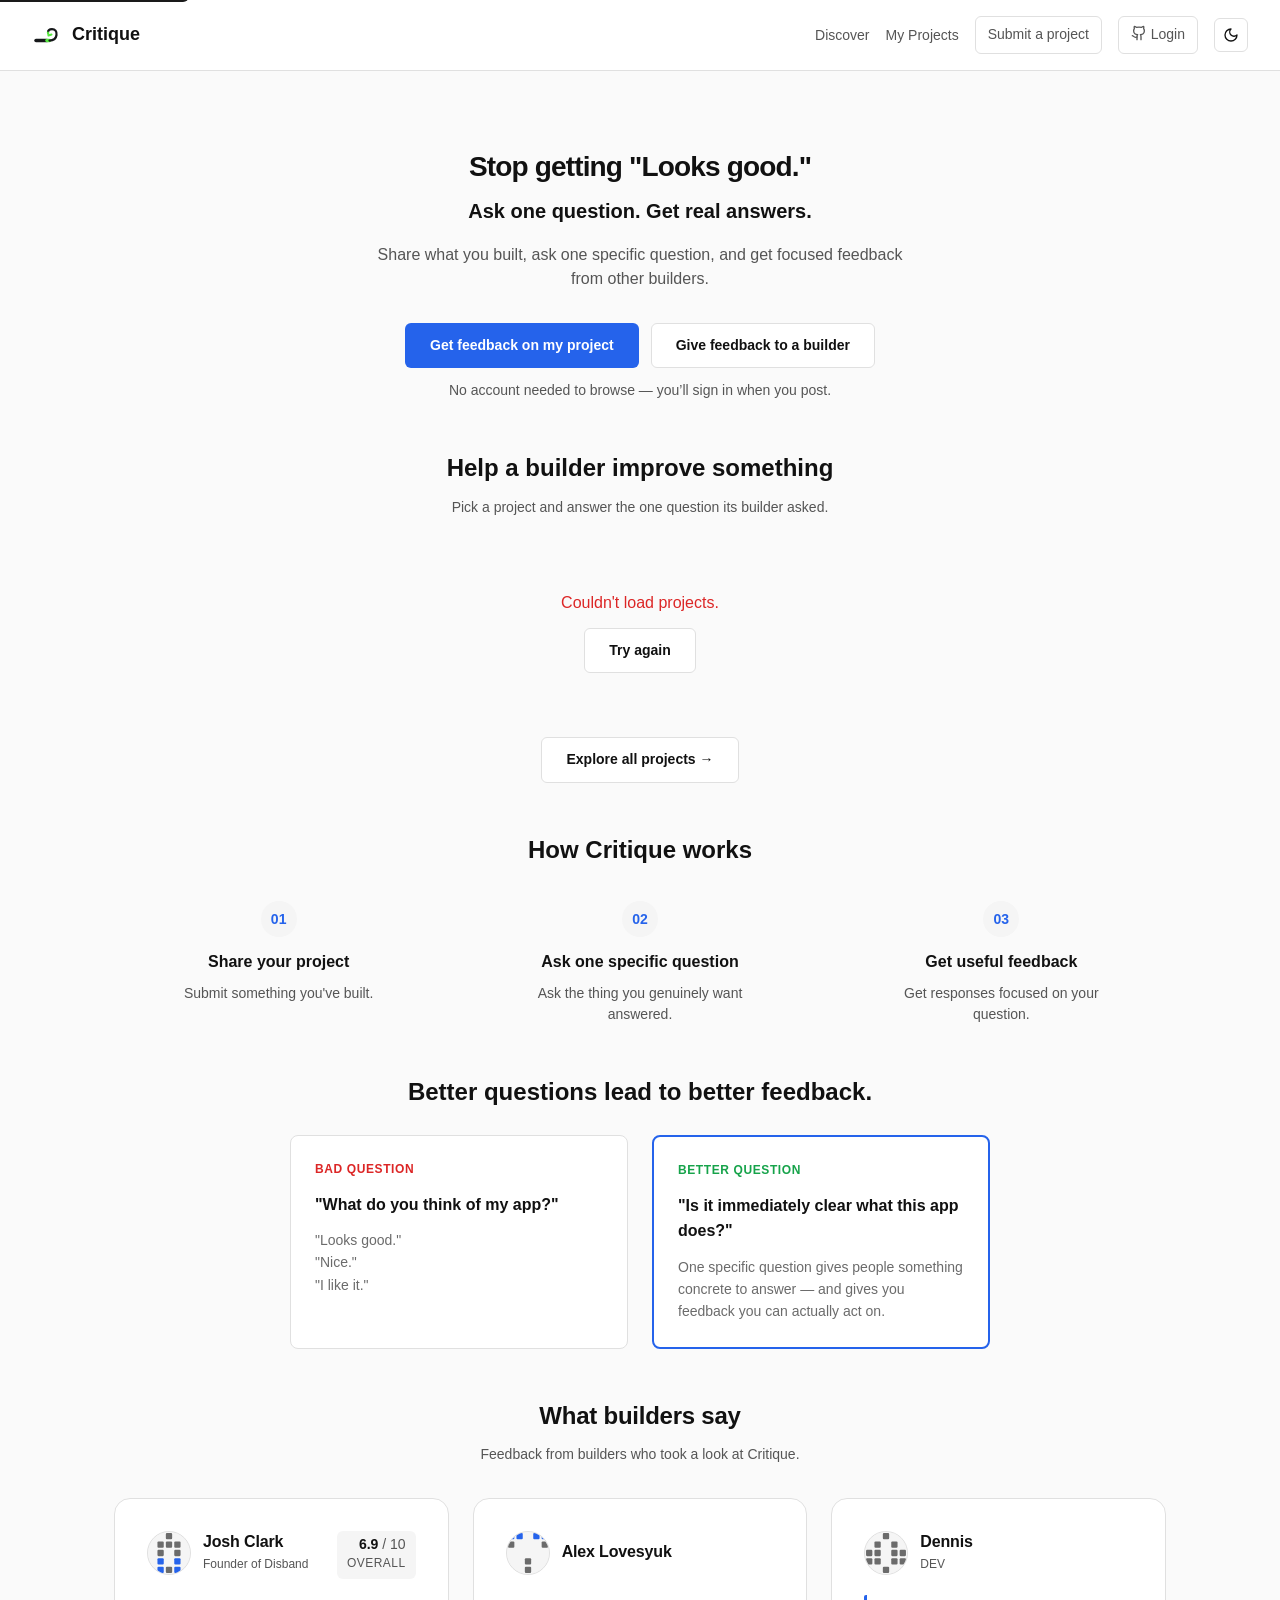
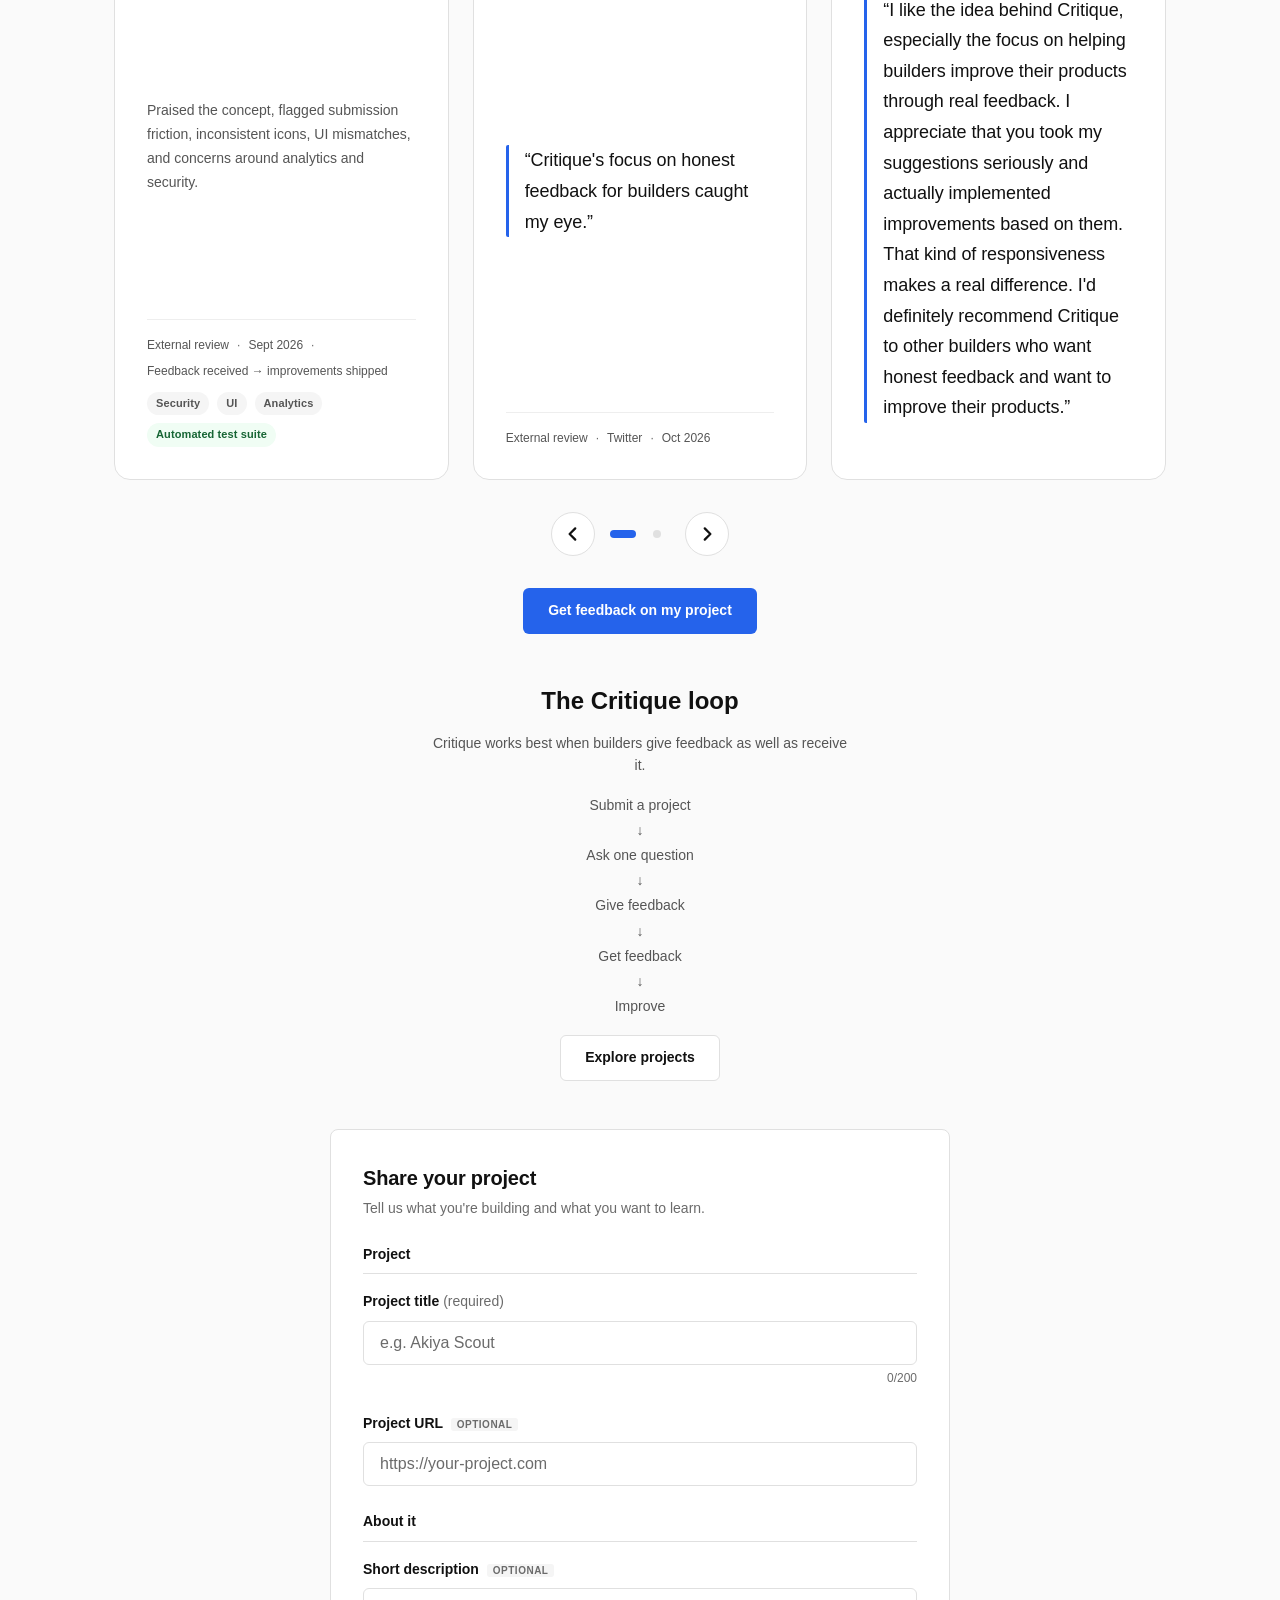
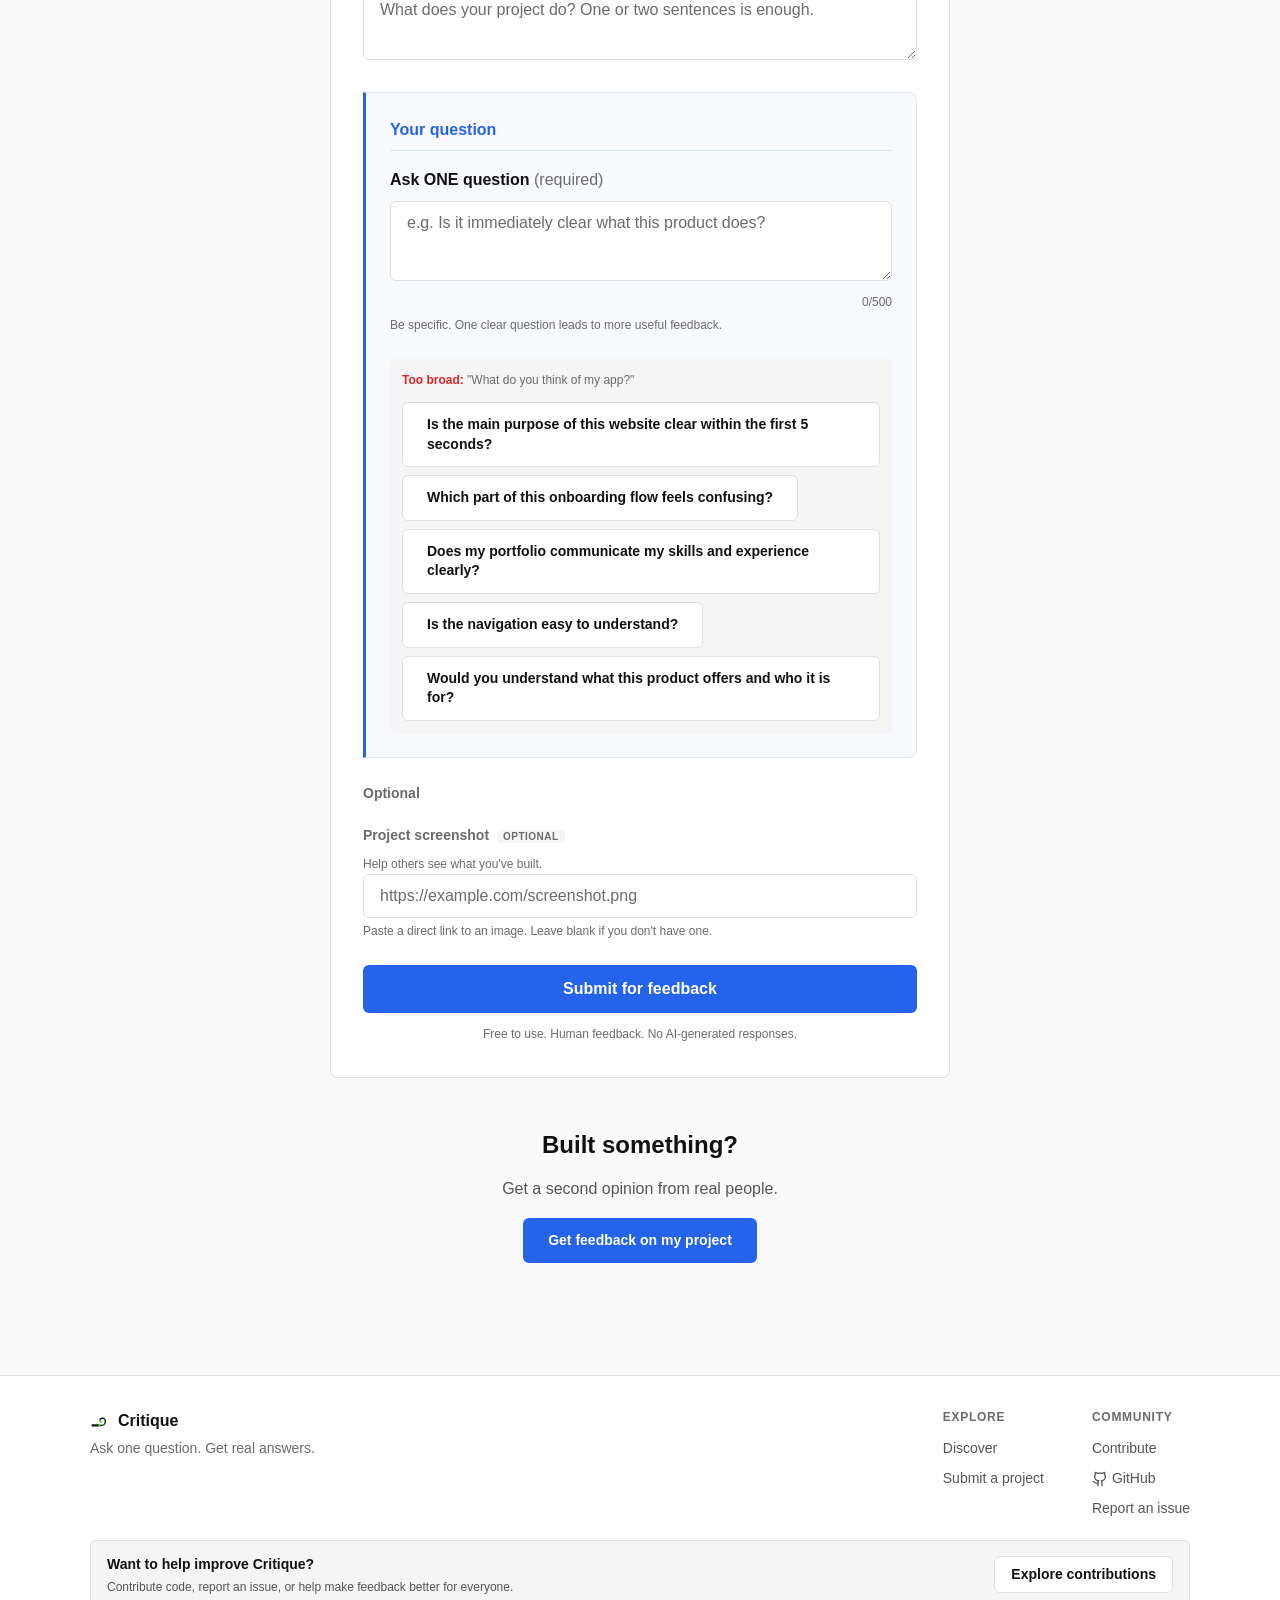
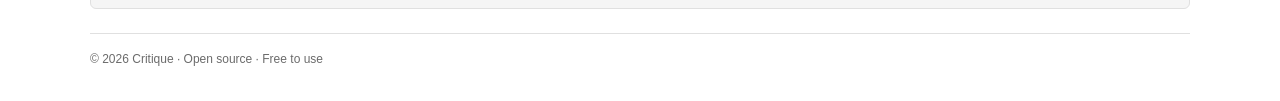
==== commit e2ede7d1: "feat: add theme-color meta for mobile browser chrome Adds light/dark theme-color meta tags to all si" ====
--- a/frontend/index.html
+++ b/frontend/index.html
@@ -1,2929 +1,2687 @@
-<!DOCTYPE html>
-<html lang="en">
-<head>
-    <meta charset="UTF-8">
-    <meta name="viewport" content="width=device-width, initial-scale=1.0">
-    <meta name="color-scheme" content="light dark">
-    <meta name="description" content="Stop getting &quot;Looks good.&quot; Ask one question about what you built. Get focused feedback from real people.">
-
-    <!-- Open Graph -->
-    <meta property="og:type" content="website">
-    <meta property="og:url" content="https://critique.page/">
-    <meta property="og:title" content="Critique — Ask one question. Get real answers.">
-    <meta property="og:description" content="Stop getting &quot;Looks good.&quot; Get focused feedback from real people who actually take the time to look.">
-    <meta property="og:image" content="https://critique.page/static/og-image.webp">
-    <meta property="og:image:type" content="image/webp">
-    <meta property="og:image:width" content="1200">
-    <meta property="og:image:height" content="630">
-    <meta property="og:image:alt" content="Critique — Ask one question. Get real answers.">
-    <meta property="og:image" content="https://critique.page/static/og-image.png">
-    <meta property="og:image:type" content="image/png">
-    <meta property="og:image:width" content="1200">
-    <meta property="og:image:height" content="630">
-    <meta property="og:image:alt" content="Critique — Ask one question. Get real answers.">
-    <meta property="og:site_name" content="Critique">
-
-    <!-- Twitter Card -->
-    <meta name="twitter:card" content="summary_large_image">
-    <meta name="twitter:title" content="Critique — Ask one question. Get real answers.">
-    <meta name="twitter:description" content="Stop getting &quot;Looks good.&quot; Get focused feedback from real people who actually take the time to look.">
-    <meta name="twitter:image" content="https://critique.page/static/og-image.webp">
-    <meta name="twitter:image:alt" content="Critique — Ask one question. Get real answers.">
-    <title>Critique — Ask one question. Get real answers.</title>
-    <script type="application/ld+json">
-    {
-        "@context": "https://schema.org",
-        "@graph": [
-            {
-                "@type": "SoftwareApplication",
-                "@id": "https://critique.page/#application",
-                "name": "Critique",
-                "url": "https://critique.page/",
-                "description": "Ask one question about what you built. Get focused feedback from real people.",
-                "applicationCategory": "DeveloperApplication",
-                "operatingSystem": "Web browser",
-                "publisher": {"@id": "https://critique.page/#organization"}
-            },
-            {
-                "@type": "Organization",
-                "@id": "https://critique.page/#organization",
-                "name": "Critique",
-                "url": "https://critique.page/"
-            }
-        ]
-    }
-    </script>
-    <link rel="icon" type="image/svg+xml" href="/static/favicon.svg">
-    <link rel="icon" type="image/png" sizes="32x32" href="/static/favicon-32.png">
-    <link rel="icon" type="image/png" sizes="16x16" href="/static/favicon-16.png">
-    <link rel="apple-touch-icon" href="/static/logo.png">
-    <link rel="mask-icon" href="/static/favicon.svg" color="#2563eb">
-    <script>
-        try {
-            var savedTheme = localStorage.getItem('critique-theme');
-            if (savedTheme === 'dark' || savedTheme === 'light') {
-                document.documentElement.setAttribute('data-theme', savedTheme);
-            }
-        } catch (e) {}
-    </script>
-    <link rel="alternate" type="application/rss+xml" title="Critique - new projects" href="/feed.xml">
-    <link rel="stylesheet" href="/static/shared.css">
-    <style>
-        .hero {
-            text-align: center;
-            margin-bottom: var(--space-8);
-            padding-top: var(--space-8);
-        }
-
-        .hero h1 {
-            font-size: var(--text-3xl);
-            font-weight: 800;
-            color: var(--text-primary);
-            margin-bottom: var(--space-3);
-            letter-spacing: -0.03em;
-            line-height: 1.15;
-        }
-
-        .hero .subheadline {
-            font-size: var(--text-xl);
-            font-weight: 600;
-            color: var(--text-primary);
-            margin-bottom: var(--space-4);
-        }
-
-        .hero .supporting {
-            font-size: var(--text-base);
-            color: var(--text-secondary);
-            max-width: 560px;
-            margin: 0 auto var(--space-6);
-            line-height: 1.5;
-        }
-
-        .hero-actions {
-            display: flex;
-            gap: var(--space-3);
-            justify-content: center;
-            flex-wrap: wrap;
-            margin-bottom: var(--space-3);
-        }
-
-        .hero-note {
-            font-size: var(--text-sm);
-            color: var(--text-secondary);
-            max-width: 560px;
-            margin: 0 auto;
-            line-height: 1.5;
-        }
-
-        .social-proof {
-            display: flex;
-            flex-direction: column;
-            align-items: center;
-            gap: var(--space-3);
-            max-width: 560px;
-            margin: var(--space-6) auto 0;
-            padding-top: var(--space-5);
-            border-top: 1px solid var(--border);
-        }
-
-        .avatar-stack {
-            display: flex;
-            align-items: center;
-        }
-
-        .avatar-stack img,
-        .avatar-stack .avatar-fallback {
-            width: 32px;
-            height: 32px;
-            border-radius: 50%;
-            border: 2px solid var(--surface);
-            margin-left: -8px;
-            box-sizing: border-box;
-        }
-
-        .avatar-stack > :first-child {
-            margin-left: 0;
-        }
-
-        .avatar-stack img {
-            object-fit: cover;
-        }
-
-        .avatar-stack .avatar-fallback {
-            display: inline-flex;
-            align-items: center;
-            justify-content: center;
-            overflow: hidden;
-            background: var(--surface-muted);
-        }
-
-        .avatar-stack .avatar-fallback svg {
-            display: block;
-            width: 100%;
-            height: 100%;
-        }
-
-        .social-proof-text {
-            font-size: var(--text-sm);
-            color: var(--text-secondary);
-            font-weight: 500;
-            text-align: center;
-        }
-
-        .social-proof-sub {
-            font-size: var(--text-xs);
-            color: var(--text-secondary);
-            text-align: center;
-        }
-
-        /* Placeholder for the trust row while /api/stats is in flight. It has
-           the same footprint as the real avatar row and text line, so the hero
-           does not jump when the data arrives. Pure CSS: no extra request. */
-        .social-proof-skeleton-line {
-            display: block;
-            width: 230px;
-            max-width: 70vw;
-            height: 12px;
-            margin: 0 auto;
-        }
-
-        .avatar-skeleton {
-            display: inline-block;
-            width: 32px;
-            height: 32px;
-            border-radius: 50%;
-            border: 2px solid var(--surface);
-            margin-left: -8px;
-            box-sizing: border-box;
-        }
-
-        /* "+N" bubble for builders who are not pictured. */
-        .avatar-stack .avatar-more {
-            display: inline-flex;
-            align-items: center;
-            justify-content: center;
-            width: 32px;
-            height: 32px;
-            margin-left: -8px;
-            box-sizing: border-box;
-            border-radius: 50%;
-            border: 2px solid var(--surface);
-            background: var(--surface-muted);
-            color: var(--text-secondary);
-            font-size: 11px;
-            font-weight: 600;
-        }
-
-        .trust-row {
-            display: flex;
-            gap: var(--space-6);
-            justify-content: center;
-            flex-wrap: wrap;
-            margin-bottom: var(--space-8);
-            font-size: var(--text-sm);
-            color: var(--text-muted);
-            font-weight: 500;
-        }
-
-        .trust-row span {
-            display: flex;
-            align-items: center;
-            gap: var(--space-2);
-        }
-
-        .trust-row span::before {
-            content: "";
-            width: 6px;
-            height: 6px;
-            border-radius: 50%;
-            background: var(--success);
-            flex-shrink: 0;
-        }
-
-        .stats-grid {
-            display: grid;
-            grid-template-columns: repeat(3, 1fr);
-            gap: var(--space-4);
-            max-width: 500px;
-            margin: 0 auto var(--space-8);
-        }
-
-        .stat-box {
-            text-align: center;
-            padding: var(--space-4);
-            background: var(--surface);
-            border: 1px solid var(--border);
-            border-radius: var(--radius-lg);
-        }
-
-        .stat-value {
-            font-size: var(--text-2xl);
-            font-weight: 700;
-            color: var(--text-primary);
-        }
-
-        .stat-label {
-            font-size: var(--text-xs);
-            color: var(--text-muted);
-            margin-top: var(--space-1);
-        }
-
-        .projects-section {
-            margin-bottom: var(--space-8);
-        }
-
-        .projects-section h2 {
-            font-size: var(--text-2xl);
-            font-weight: 700;
-            margin-bottom: var(--space-2);
-            text-align: center;
-        }
-
-        .projects-section .subtitle {
-            color: var(--text-secondary);
-            font-size: var(--text-sm);
-            margin-bottom: var(--space-5);
-            text-align: center;
-        }
-
-        .project-grid {
-            display: grid;
-            grid-template-columns: repeat(3, 1fr);
-            gap: var(--space-5);
-            margin-bottom: var(--space-4);
-        }
-
-        .project-card {
-            background: var(--surface);
-            border: 1px solid var(--border);
-            border-radius: var(--radius-lg);
-            overflow: hidden;
-            transition: border-color var(--transition-fast), box-shadow var(--transition-fast);
-        }
-
-        .project-card:hover {
-            border-color: var(--accent);
-            box-shadow: var(--shadow-md);
-        }
-
-        .project-screenshot {
-            width: 100%;
-            aspect-ratio: 16/9;
-            object-fit: cover;
-            display: block;
-            background: var(--surface-muted);
-        }
-
-        .project-card-body {
-            padding: var(--space-5);
-        }
-
-        .project-title {
-            font-size: var(--text-lg);
-            font-weight: 700;
-            margin: 0 0 var(--space-2) 0;
-            color: var(--text-primary);
-            overflow-wrap: anywhere;
-        }
-
-        .project-description {
-            font-size: var(--text-sm);
-            color: var(--text-secondary);
-            margin-bottom: var(--space-4);
-            display: -webkit-box;
-            -webkit-line-clamp: 2;
-            -webkit-box-orient: vertical;
-            overflow: hidden;
-        }
-
-        .project-question {
-            font-size: var(--text-base);
-            font-weight: 600;
-            color: var(--text-primary);
-            margin-bottom: var(--space-4);
-            padding: var(--space-3) var(--space-4);
-            background: var(--surface-muted);
-            border-left: 3px solid var(--accent);
-            border-radius: 0 var(--radius-md) var(--radius-md) 0;
-            overflow-wrap: anywhere;
-            line-height: 1.5;
-        }
-
-        .project-footer {
-            display: flex;
-            justify-content: space-between;
-            align-items: center;
-            font-size: var(--text-xs);
-            color: var(--text-muted);
-        }
-
-        .how-it-works {
-            margin-bottom: var(--space-8);
-        }
-
-        .how-it-works h2 {
-            font-size: var(--text-2xl);
-            font-weight: 700;
-            margin-bottom: var(--space-6);
-            text-align: center;
-        }
-
-        .steps {
-            display: grid;
-            grid-template-columns: repeat(3, 1fr);
-            gap: var(--space-6);
-        }
-
-        .step {
-            text-align: center;
-        }
-
-        .step-number {
-            display: inline-block;
-            width: 36px;
-            height: 36px;
-            line-height: 36px;
-            border-radius: 50%;
-            background: var(--surface-muted);
-            color: var(--accent);
-            font-weight: 700;
-            font-size: var(--text-sm);
-            margin-bottom: var(--space-3);
-        }
-
-        .step-title {
-            font-size: var(--text-base);
-            font-weight: 700;
-            margin-bottom: var(--space-2);
-        }
-
-        .step-desc {
-            font-size: var(--text-sm);
-            color: var(--text-secondary);
-            line-height: 1.5;
-            max-width: 220px;
-            margin: 0 auto;
-        }
-
-        .comparison {
-            margin-bottom: var(--space-8);
-        }
-
-        .comparison h2 {
-            font-size: var(--text-2xl);
-            font-weight: 700;
-            margin-bottom: var(--space-5);
-            text-align: center;
-        }
-
-        .comparison-grid {
-            display: grid;
-            grid-template-columns: 1fr 1fr;
-            gap: var(--space-5);
-            max-width: 700px;
-            margin: 0 auto;
-        }
-
-        .comparison-bad, .comparison-good {
-            border-radius: var(--radius-lg);
-            padding: var(--space-5);
-        }
-
-        .comparison-bad {
-            background: var(--surface);
-            border: 1px solid var(--border);
-        }
-
-        .comparison-good {
-            background: var(--surface);
-            border: 2px solid var(--accent);
-        }
-
-        .comparison-label {
-            font-size: var(--text-xs);
-            font-weight: 700;
-            text-transform: uppercase;
-            letter-spacing: 0.05em;
-            margin-bottom: var(--space-3);
-        }
-
-        .comparison-bad .comparison-label { color: var(--danger); }
-        .comparison-good .comparison-label { color: var(--success); }
-
-        .comparison-question {
-            font-size: var(--text-base);
-            font-weight: 600;
-            margin-bottom: var(--space-3);
-            color: var(--text-primary);
-        }
-
-        .comparison-answers {
-            font-size: var(--text-sm);
-            color: var(--text-muted);
-            line-height: 1.6;
-        }
-
-        .loop {
-            margin-bottom: var(--space-8);
-            text-align: center;
-        }
-
-        .loop h2 {
-            font-size: var(--text-2xl);
-            font-weight: 700;
-            margin-bottom: var(--space-3);
-        }
-
-        .loop p {
-            color: var(--text-secondary);
-            max-width: 420px;
-            margin: 0 auto var(--space-4);
-            font-size: var(--text-sm);
-        }
-
-        .loop-steps {
-            font-size: var(--text-sm);
-            color: var(--text-secondary);
-            max-width: 280px;
-            margin: 0 auto var(--space-4);
-            line-height: 1.8;
-        }
-
-        .early-community {
-            text-align: center;
-            margin-bottom: var(--space-8);
-            padding: var(--space-8) var(--space-6);
-            background: #fafbfc;
-            border: 1px solid var(--border);
-            border-radius: var(--radius-lg);
-            transition: border-color var(--transition-fast);
-        }
-
-        .early-community:hover {
-            border-color: #cbd5e1;
-        }
-
-        .eyebrow {
-            font-size: var(--text-xs);
-            font-weight: 700;
-            text-transform: uppercase;
-            letter-spacing: 0.08em;
-            color: var(--accent);
-            margin-bottom: var(--space-3);
-        }
-
-        .early-community h2 {
-            font-size: var(--text-2xl);
-            font-weight: 700;
-            margin-bottom: var(--space-3);
-            letter-spacing: -0.01em;
-        }
-
-        .early-community .supporting {
-            color: var(--text-secondary);
-            max-width: 520px;
-            margin: 0 auto var(--space-5);
-            font-size: var(--text-base);
-            line-height: 1.5;
-        }
-
-        .benefits {
-            display: grid;
-            grid-template-columns: repeat(3, 1fr);
-            gap: var(--space-4);
-            max-width: 600px;
-            margin: 0 auto var(--space-5);
-            text-align: left;
-        }
-
-        .benefit {
-            display: flex;
-            align-items: flex-start;
-            gap: var(--space-2);
-            font-size: var(--text-sm);
-            color: var(--text-secondary);
-            line-height: 1.4;
-        }
-
-        .benefit-icon {
-            color: var(--success);
-            font-weight: 700;
-            flex-shrink: 0;
-            margin-top: 1px;
-        }
-
-        .cta-wrapper {
-            margin-bottom: var(--space-4);
-        }
-
-        .cta-sub {
-            font-size: var(--text-xs);
-            color: var(--text-muted);
-            margin-top: var(--space-2);
-        }
-
-        .reciprocity {
-            font-size: var(--text-sm);
-            color: var(--text-secondary);
-            border-top: 1px solid var(--border);
-            padding-top: var(--space-4);
-            max-width: 400px;
-            margin: 0 auto;
-        }
-
-        @media (max-width: 900px) {
-            .fb-carousel[data-enhanced="true"] .fb-slide {
-                flex: 0 0 calc((100% - var(--fb-gap)) / 2);
-            }
-        }
-
-        @media (max-width: 600px) {
-            .benefits {
-                grid-template-columns: 1fr;
-                gap: var(--space-3);
-            }
-        }
-
-        .form-section-label {
-            font-size: var(--text-xs);
-            font-weight: 700;
-            text-transform: uppercase;
-            letter-spacing: 0.05em;
-            color: var(--text-muted);
-            margin-bottom: var(--space-4);
-            display: block;
-        }
-
-        .question-highlight {
-            border-left: 3px solid var(--accent);
-            padding: var(--space-4) var(--space-5);
-            background: rgba(37, 99, 235, 0.03);
-            border-radius: 0 var(--radius-md) var(--radius-md) 0;
-            margin-bottom: var(--space-4);
-        }
-
-        .question-highlight label {
-            font-size: var(--text-xs);
-            font-weight: 700;
-            text-transform: uppercase;
-            letter-spacing: 0.05em;
-            color: var(--accent);
-            display: block;
-            margin-bottom: var(--space-1);
-        }
-
-
-
-        .real-feedback {
-            max-width: 1100px;
-            margin: 0 auto var(--space-8);
-        }
-
-        .real-feedback h2 {
-            font-size: var(--text-2xl);
-            font-weight: 700;
-            margin-bottom: var(--space-2);
-            text-align: center;
-            letter-spacing: -0.01em;
-        }
-
-        .real-feedback .subtitle {
-            color: var(--text-secondary);
-            font-size: var(--text-sm);
-            text-align: center;
-            margin-bottom: var(--space-6);
-        }
-
-        .feedback-cta {
-            margin-top: var(--space-6);
-            text-align: center;
-        }
-
-        .review-card {
-            position: relative;
-            background: var(--surface);
-            border: 1px solid var(--border);
-            border-radius: 16px;
-            padding: var(--space-6);
-            /* Flex column so the quote/summary absorbs the slack that equal-
-               height stretching leaves behind, keeping the metadata row pinned
-               to the bottom of every card instead of pooling empty space. */
-            display: flex;
-            flex-direction: column;
-            min-width: 0;
-            overflow: hidden;
-        }
-
-        /* ===== Testimonial carousel =====
-           Progressive by design: without JavaScript the track wraps and every
-           card stays reachable; once the script runs it marks the carousel
-           data-enhanced and the row becomes a single clipped, paged track. */
-        .fb-carousel {
-            --fb-gap: var(--space-5);
-            position: relative;
-        }
-
-        .fb-viewport {
-            overflow: visible;
-            touch-action: pan-y;
-        }
-
-        .fb-track {
-            display: flex;
-            flex-wrap: wrap;
-            align-items: stretch;
-            gap: var(--fb-gap);
-            list-style: none;
-            margin: 0;
-            padding: 0;
-        }
-
-        .fb-slide {
-            flex: 1 1 300px;
-            min-width: 0;
-            display: flex;
-        }
-
-        .fb-slide .review-card {
-            flex: 1;
-            min-width: 0;
-        }
-
-        .fb-carousel[data-enhanced="true"] .fb-viewport {
-            overflow: hidden;
-        }
-
-        .fb-carousel[data-enhanced="true"] .fb-track {
-            flex-wrap: nowrap;
-            transition: transform 420ms cubic-bezier(0.22, 0.61, 0.36, 1);
-        }
-
-        .fb-carousel[data-enhanced="true"] .fb-slide {
-            flex: 0 0 calc((100% - var(--fb-gap) * 2) / 3);
-        }
-
-        @media (prefers-reduced-motion: reduce) {
-            .fb-carousel[data-enhanced="true"] .fb-track {
-                transition: none;
-            }
-        }
-
-        .fb-controls {
-            display: flex;
-            align-items: center;
-            justify-content: center;
-            flex-wrap: wrap;
-            gap: var(--space-3);
-            margin-top: var(--space-6);
-        }
-
-        .fb-controls[hidden] {
-            display: none;
-        }
-
-        .fb-nav {
-            display: inline-flex;
-            align-items: center;
-            justify-content: center;
-            width: 44px;
-            height: 44px;
-            padding: 0;
-            background: var(--surface);
-            border: 1px solid var(--border);
-            border-radius: 50%;
-            color: var(--text-primary);
-            cursor: pointer;
-            transition: border-color var(--transition-fast), color var(--transition-fast), background-color var(--transition-fast);
-        }
-
-        .fb-nav svg {
-            display: block;
-            width: 18px;
-            height: 18px;
-        }
-
-        .fb-nav:hover {
-            border-color: var(--accent);
-            color: var(--accent);
-            background: rgba(37, 99, 235, 0.06);
-        }
-
-        .fb-dots {
-            display: inline-flex;
-            align-items: center;
-            gap: 2px;
-        }
-
-        .fb-dot {
-            display: inline-flex;
-            align-items: center;
-            justify-content: center;
-            width: 32px;
-            height: 32px;
-            padding: 0;
-            border: 0;
-            background: transparent;
-            cursor: pointer;
-        }
-
-        .fb-dot::before {
-            content: "";
-            display: block;
-            width: 8px;
-            height: 8px;
-            border-radius: 999px;
-            background: var(--border);
-            transition: width 180ms ease, background-color 180ms ease;
-        }
-
-        .fb-dot:hover::before {
-            background: var(--text-muted);
-        }
-
-        .fb-dot[aria-current="true"]::before {
-            width: 26px;
-            background: var(--accent);
-        }
-
-                .review-header {
-            display: flex;
-            align-items: flex-start;
-            justify-content: space-between;
-            gap: var(--space-3);
-            margin-bottom: var(--space-4);
-            flex-wrap: wrap;
-        }
-
-        .review-author {
-            display: flex;
-            align-items: center;
-            gap: var(--space-3);
-            min-width: 0;
-        }
-
-        .review-author-text {
-            min-width: 0;
-        }
-
-        .review-avatar {
-            width: 44px;
-            height: 44px;
-            border-radius: 50%;
-            background: var(--surface-muted);
-            display: flex;
-            align-items: center;
-            justify-content: center;
-            font-weight: 700;
-            font-size: var(--text-sm);
-            color: var(--text-primary);
-            flex-shrink: 0;
-            border: 1px solid var(--border);
-            overflow: hidden;
-        }
-
-        /* Deterministic identicon (SVG injected by JS; the initial above is
-           the no-JavaScript fallback). */
-        .review-avatar svg {
-            display: block;
-            width: 100%;
-            height: 100%;
-        }
-
-        .fb-id-bg {
-            fill: var(--surface-muted);
-        }
-
-        .fb-id-neutral {
-            fill: var(--text-muted);
-        }
-
-        .fb-id-accent {
-            fill: var(--accent);
-        }
-
-        .review-name {
-            font-size: var(--text-base);
-            font-weight: 700;
-            color: var(--text-primary);
-            line-height: 1.3;
-            letter-spacing: -0.01em;
-            margin: 0;
-        }
-
-        .review-role {
-            font-size: var(--text-xs);
-            color: var(--text-secondary);
-            line-height: 1.4;
-            margin: 3px 0 0;
-        }
-
-        .review-score-block {
-            display: flex;
-            flex-direction: column;
-            align-items: flex-end;
-            gap: 2px;
-            text-align: right;
-            margin-left: auto;
-            padding: 6px 10px;
-            background: var(--surface-muted);
-            border-radius: var(--radius-md);
-        }
-
-        .review-score {
-            font-size: var(--text-sm);
-            font-weight: 700;
-            color: var(--text-primary);
-            line-height: 1.1;
-            white-space: nowrap;
-        }
-
-        .review-score-total {
-            font-weight: 500;
-            color: var(--text-secondary);
-        }
-
-        .review-score-label {
-            font-size: var(--text-xs);
-            letter-spacing: 0.04em;
-            text-transform: uppercase;
-            color: var(--text-secondary);
-        }
-
-        /* The body absorbs the height left over by the tallest card in the
-           row and centres short quotes inside it, so a one-line testimonial
-           reads as a pull quote rather than an empty card. */
-        .review-body {
-            flex: 1;
-            display: flex;
-            flex-direction: column;
-            justify-content: center;
-            padding: var(--space-1) 0 var(--space-5);
-            min-width: 0;
-        }
-
-        .review-summary {
-            font-size: var(--text-sm);
-            color: var(--text-secondary);
-            line-height: 1.7;
-            margin: 0;
-            max-width: 60ch;
-        }
-
-        .review-quote {
-            margin: 0;
-            padding-left: var(--space-4);
-            border-left: 3px solid var(--accent);
-            border-radius: 2px;
-        }
-
-        .review-quote p {
-            margin: 0;
-            font-size: var(--text-lg);
-            color: var(--text-primary);
-            line-height: 1.7;
-            letter-spacing: -0.005em;
-            max-width: 60ch;
-        }
-
-        .review-meta {
-            display: flex;
-            align-items: center;
-            gap: var(--space-2);
-            flex-wrap: wrap;
-            font-size: var(--text-xs);
-            color: var(--text-secondary);
-            line-height: 1.5;
-            margin-top: auto;
-            padding-top: var(--space-4);
-            border-top: 1px solid var(--border-light);
-        }
-
-        .review-meta-dot {
-            color: var(--text-muted);
-        }
-
-        .review-tags {
-            display: flex;
-            gap: var(--space-2);
-            flex-wrap: wrap;
-            margin-top: var(--space-3);
-        }
-
-        .review-tag {
-            display: inline-block;
-            font-size: 0.6875rem;
-            font-weight: 600;
-            letter-spacing: 0.01em;
-            color: var(--text-secondary);
-            padding: 3px 9px;
-            background: var(--surface-muted);
-            border-radius: 999px;
-        }
-
-        .review-tag.accent {
-            background: var(--success-bg);
-            color: var(--success-text);
-        }
-
-        @media (max-width: 900px) {
-            .review-card {
-                padding: var(--space-5);
-            }
-
-            .fb-carousel[data-enhanced="true"] .fb-slide {
-                flex: 0 0 calc((100% - var(--fb-gap)) / 2);
-            }
-        }
-
-        @media (max-width: 600px) {
-            .review-card {
-                padding: var(--space-5);
-            }
-
-            .review-header {
-                gap: var(--space-2);
-            }
-
-            .review-body {
-                padding-bottom: var(--space-4);
-            }
-
-            .review-quote p {
-                font-size: var(--text-base);
-            }
-
-            .fb-nav {
-                width: 40px;
-                height: 40px;
-            }
-
-            .fb-carousel[data-enhanced="true"] .fb-slide {
-                flex: 0 0 100%;
-            }
-        }
-
-
-
-        /* ===== Submit Form ===== */
-        .form-header {
-            margin-bottom: var(--space-5);
-        }
-
-        .form-header h3 {
-            font-size: var(--text-xl);
-            font-weight: 700;
-            margin-bottom: var(--space-1);
-            letter-spacing: -0.01em;
-        }
-
-        .form-subtitle {
-            color: var(--text-muted);
-            font-size: var(--text-sm);
-            line-height: 1.5;
-        }
-
-        .form-section {
-            margin-bottom: var(--space-5);
-        }
-
-        .section-heading {
-            font-size: var(--text-sm);
-            font-weight: 700;
-            color: var(--text-primary);
-            margin-bottom: var(--space-4);
-            padding-bottom: var(--space-2);
-            border-bottom: 1px solid var(--border);
-        }
-
-        .section-heading-accent {
-            color: var(--accent);
-            border-bottom-color: var(--accent);
-        }
-
-        .form-required {
-            font-weight: 400;
-            color: var(--text-muted);
-        }
-
-        .form-optional-tag {
-            font-size: 10px;
-            font-weight: 600;
-            text-transform: uppercase;
-            letter-spacing: 0.05em;
-            color: var(--text-muted);
-            background: var(--surface-muted);
-            padding: 1px 6px;
-            border-radius: 3px;
-            margin-left: var(--space-1);
-        }
-
-        .form-optional .form-label {
-            color: var(--text-muted);
-        }
-
-        .form-examples {
-            font-size: var(--text-xs);
-            color: var(--text-muted);
-            line-height: 1.6;
-            padding: var(--space-3);
-            background: var(--surface-muted);
-            border-radius: var(--radius-md);
-            margin-top: var(--space-3);
-        }
-
-        .form-examples p {
-            margin-bottom: var(--space-1);
-        }
-
-        .form-examples p:last-child {
-            margin-bottom: 0;
-        }
-
-        .example-bad {
-            color: var(--danger);
-            font-weight: 600;
-        }
-
-        .question-examples {
-            display: flex;
-            flex-direction: column;
-            align-items: flex-start;
-            gap: var(--space-2);
-            margin-top: var(--space-3);
-        }
-
-        .question-examples .btn {
-            white-space: normal;
-            text-align: left;
-        }
-
-        /* The question is the point of Critique, so its section carries the
-           strongest weight on the page: accent rule, tinted ground, room to
-           think. Everything else stays quiet. */
-        .form-question-section {
-            background: rgba(37, 99, 235, 0.03);
-            border: 1px solid rgba(37, 99, 235, 0.12);
-            border-left: 3px solid var(--accent);
-            border-radius: 0 var(--radius-lg) var(--radius-lg) 0;
-            padding: var(--space-5);
-            margin-bottom: var(--space-5);
-        }
-
-        .form-question-section .section-heading {
-            font-size: var(--text-base);
-            border-bottom-color: rgba(37, 99, 235, 0.15);
-        }
-
-        .form-question-section .form-label {
-            font-size: var(--text-base);
-        }
-
-        /* The extra field is genuinely secondary: grouped, but never louder
-           than the question above it. */
-        .form-section.form-optional .section-heading {
-            color: var(--text-muted);
-            font-weight: 600;
-            border-bottom: none;
-            margin-bottom: var(--space-3);
-        }
-
-        .btn-submit {
-            width: 100%;
-            padding: var(--space-3) var(--space-5);
-            font-size: var(--text-base);
-            font-weight: 600;
-            min-height: 48px;
-        }
-
-        .buttons-form {
-            display: flex;
-            gap: 20px;
-        }
-
-        .form-reassurance {
-            text-align: center;
-            font-size: var(--text-xs);
-            color: var(--text-muted);
-            margin-top: var(--space-3);
-        }
-
-        @media (max-width: 600px) {
-            .form-header {
-                margin-bottom: var(--space-4);
-            }
-
-            .form-section {
-                margin-bottom: var(--space-4);
-            }
-
-            .section-heading {
-                margin-bottom: var(--space-3);
-            }
-
-            .form-question-section {
-                padding: var(--space-4);
-                margin-bottom: var(--space-4);
-            }
-        }
-
-        .final-cta {
-            text-align: center;
-            margin-top: var(--space-8);
-            margin-bottom: var(--space-6);
-        }
-
-        .final-cta h2 {
-            font-size: var(--text-2xl);
-            font-weight: 700;
-            margin-bottom: var(--space-3);
-        }
-
-        .final-cta p {
-            color: var(--text-secondary);
-            margin-bottom: var(--space-4);
-        }
-
-        .my-projects-link {
-            text-align: center;
-            margin-top: var(--space-4);
-            font-size: var(--text-sm);
-        }
-
-        @media (max-width: 768px) {
-            .project-grid { grid-template-columns: repeat(2, 1fr); }
-            .steps { grid-template-columns: 1fr; }
-            .comparison-grid { grid-template-columns: 1fr; }
-        }
-
-        @media (max-width: 600px) {
-            .project-grid { grid-template-columns: 1fr; }
-            .stats-grid { grid-template-columns: 1fr; }
-            .trust-row { gap: var(--space-3); font-size: var(--text-xs); }
-            .hero { padding-top: var(--space-4); margin-bottom: var(--space-6); }
-            .hero h1 { font-size: var(--text-2xl); }
-            .hero .subheadline { font-size: var(--text-lg); }
-            .hero-actions { margin-bottom: var(--space-3); }
-        }
-
-        #full-preview{
-            position:fixed;
-            inset:0;
-            z-index: 1000;
-        }
-
-        .project-preview-overlay {
-            position: absolute;
-            inset: 0;
-            background: rgba(0,0,0,0.6);
-            display: flex;
-            justify-content: center;
-            align-items: center;
-            padding: 2rem;
-            overflow-y: auto;
-        }
-
-        .project-preview-content {
-            background: var(--surface);
-            width: 100%;
-            max-width: 850px;
-            max-height: 90vh;
-            overflow-y: auto;
-            padding: var(--space-6);
-            border-radius: var(--radius-lg);
-        }
-
-        #close-full-preview {
-            margin-top: 2rem;
-        }
-
-        #full-preview-content .project-header-row {
-            display: flex;
-            align-items: center;
-            justify-content: space-between;
-            flex-wrap: wrap;
-            gap: var(--space-3);
-            margin-bottom: var(--space-2);
-        }
-
-        #full-preview-content .project-header-row .project-title {
-            margin-bottom: 0;
-        }
-
-        #full-preview-content .project-summary {
-            color: var(--text-secondary);
-            font-size: var(--text-base);
-            line-height: 1.55;
-            margin-bottom: var(--space-4);
-        }
-
-        #full-preview-content .project-url {
-            color: var(--accent);
-            font-size: var(--text-sm);
-            text-decoration: none;
-            word-break: break-all;
-        }
-
-        #full-preview-content .project-url:hover {
-            text-decoration: underline;
-        }
-
-        #full-preview-content .question-block {
-            background: var(--surface);
-            border: 1px solid var(--border);
-            border-left: 3px solid var(--accent);
-            border-radius: 0 var(--radius-lg) var(--radius-lg) 0;
-            padding: var(--space-5);
-            margin-bottom: var(--space-5);
-        }
-
-        #full-preview-content .question-label {
-            font-size: var(--text-xs);
-            font-weight: 700;
-            text-transform: uppercase;
-            letter-spacing: 0.05em;
-            color: var(--text-muted);
-            margin-bottom: var(--space-2);
-        }
-
-        #full-preview-content .question-text {
-            font-weight: 600;
-            font-size: var(--text-lg);
-            color: var(--text-primary);
-        }
-        #full-preview-content .project-screenshot { width: 100%; border-radius: var(--radius-lg); margin-bottom: var(--space-4); object-fit: cover; max-height: 300px; }
-
-        #full-preview-content .project-header {
-            margin-bottom: var(--space-5);
-        }
-
-        #full-preview-content .project-title {
-            font-size: var(--text-2xl);
-            font-weight: 700;
-            color: var(--text-primary);
-            margin-bottom: var(--space-2);
-            letter-spacing: -0.01em;
-        }
-
-    </style>
-</head>
-<body>
-    <a href="#main-content" class="skip-link">Skip to main content</a>
-    <header class="navbar">
-        <a href="/" class="navbar-brand" aria-current="page">
-            <img src="/static/logo.svg" alt="Critique" width="32" height="32">
-            Critique
-        </a>
-        <button type="button" class="navbar-toggle" id="navbar-toggle" aria-label="Toggle navigation menu" aria-expanded="false" aria-controls="navbar-nav">
-            <svg xmlns="http://www.w3.org/2000/svg" width="22" height="22" viewBox="0 0 24 24" fill="none" stroke="currentColor" stroke-width="2" stroke-linecap="round" stroke-linejoin="round" aria-hidden="true"><line x1="4" y1="6" x2="20" y2="6"/><line x1="4" y1="12" x2="20" y2="12"/><line x1="4" y1="18" x2="20" y2="18"/></svg>
-        </button>
-        <nav class="navbar-nav" id="navbar-nav" aria-label="Main navigation">
-            <a href="/discover">Discover</a>
-            <a href="/my-projects">My Projects</a>
-            <a href="#submit" class="btn-nav">Submit a project</a>
-            <a href="/auth/login" class="btn-nav" id="login-btn" aria-label="Login with GitHub"><svg xmlns="http://www.w3.org/2000/svg" width="16" height="16" viewBox="0 0 24 24" fill="none" stroke="currentColor" stroke-width="2" stroke-linecap="round" stroke-linejoin="round" aria-hidden="true"><path d="M15 22v-4a4.8 4.8 0 0 0-1-3.5c3 0 6-2 6-5.5.08-1.25-.27-2.48-1-3.5.28-1.15.28-2.35 0-3.5 0 0-1 0-3 1.5-2.64-.5-5.36-.5-8 0C6 2 5 2 5 2c-.3 1.15-.3 2.35 0 3.5A5.403 5.403 0 0 0 4 9c0 3.5 3 5.5 6 5.5-.39.49-.68 1.05-.85 1.65-.17.6-.22 1.23-.15 1.85v4"/><path d="M9 18c-4.51 2-5-2-7-2"/></svg> Login</a>
-            <a href="/auth/logout" class="btn-nav" id="logout-btn"><svg xmlns="http://www.w3.org/2000/svg" width="16" height="16" viewBox="0 0 24 24" fill="none" stroke="currentColor" stroke-width="2" stroke-linecap="round" stroke-linejoin="round" aria-hidden="true"><path d="M9 21H5a2 2 0 0 1-2-2V5a2 2 0 0 1 2-2h4"/><polyline points="16 17 21 12 16 7"/><line x1="21" y1="12" x2="9" y2="12"/></svg> Logout</a>
-            <button type="button" class="theme-toggle" id="theme-toggle" aria-label="Switch to dark theme" aria-pressed="false" title="Switch to dark theme"><svg class="theme-icon-moon" xmlns="http://www.w3.org/2000/svg" width="16" height="16" viewBox="0 0 24 24" fill="none" stroke="currentColor" stroke-width="2" stroke-linecap="round" stroke-linejoin="round" aria-hidden="true"><path d="M12 3a6 6 0 0 0 9 9 9 9 0 1 1-9-9Z"/></svg><svg class="theme-icon-sun" xmlns="http://www.w3.org/2000/svg" width="16" height="16" viewBox="0 0 24 24" fill="none" stroke="currentColor" stroke-width="2" stroke-linecap="round" stroke-linejoin="round" aria-hidden="true"><circle cx="12" cy="12" r="4"/><path d="M12 2v2"/><path d="M12 20v2"/><path d="m4.93 4.93 1.41 1.41"/><path d="m17.66 17.66 1.41 1.41"/><path d="M2 12h2"/><path d="M20 12h2"/><path d="m6.34 17.66-1.41 1.41"/><path d="m19.07 4.93-1.41 1.41"/></svg></button>
-        </nav>
-    </header>
-
-    <main id="main-content" class="container-wide" style="max-width: 1100px;" tabindex="-1">
-        <!-- Shown on load when the backend redirects here with ?error=email_link
-             (expired, already-used, or invalid magic link). It sits at the very
-             top of the page, outside the submit form and before the script that
-             fills it, so it is the first thing a returning visitor sees. -->
-        <div id="auth-error-banner" class="auth-error-banner" role="alert"></div>
-
-        <!-- Shown on load when the backend redirects here with ?auth=cancelled
-             (the visitor pressed Cancel on GitHub's consent screen). Same slot
-             as the banner above, but neutral rather than alarming: cancelling
-             is a normal choice, not a failure. -->
-        <div id="auth-cancelled-banner" class="alert alert-warning" role="status"
-             style="display: none; max-width: 72ch; margin-left: auto; margin-right: auto;"></div>
-
-        <!-- Shown on load when the backend redirects here with ?auth=expired
-             (the GitHub OAuth state expired or was invalid). -->
-        <div id="auth-expired-banner" class="alert alert-warning" role="status"
-             style="display: none; max-width: 72ch; margin-left: auto; margin-right: auto;"></div>
-
-        <section class="hero">
-            <h1>Stop getting "Looks good."</h1>
-            <p class="subheadline">Ask one question. Get real answers.</p>
-            <p class="supporting">Share what you built, ask one specific question, and get focused feedback from other builders.</p>
-            <div class="hero-actions">
-                <a href="#submit" class="btn btn-primary">Get feedback on my project</a>
-                <a href="/discover" class="btn btn-secondary">Give feedback to a builder</a>
-            </div>
-            <p class="hero-note">No account needed to browse &mdash; you&rsquo;ll sign in when you post.</p>
-
-            <div class="social-proof" id="social-proof" aria-busy="true">
-                <div class="avatar-stack" id="avatar-stack" aria-hidden="true"><span class="avatar-skeleton skeleton"></span><span class="avatar-skeleton skeleton"></span><span class="avatar-skeleton skeleton"></span><span class="avatar-skeleton skeleton"></span></div>
-                <p class="social-proof-text" id="social-proof-text" aria-live="polite" aria-atomic="true"><span class="skeleton social-proof-skeleton-line"></span></p>
-                <p class="social-proof-sub">
-                    Discover real projects. Share thoughtful feedback. Build better together.
-                </p>
-            </div>
-        </section>
-
-        <section class="stats-grid" id="real-activity" role="status" aria-live="polite" aria-atomic="true" style="display:none;">
-            <div class="stat-box">
-                <div class="stat-value" id="stat-projects">0</div>
-                <div class="stat-label">Projects</div>
-            </div>
-            <div class="stat-box">
-                <div class="stat-value" id="stat-responses">0</div>
-                <div class="stat-label">Feedback responses</div>
-            </div>
-            <div class="stat-box">
-                <div class="stat-value" id="stat-questions">0</div>
-                <div class="stat-label">Questions asked</div>
-            </div>
-        </section>
-
-        <section class="projects-section">
-            <h2>Help a builder improve something</h2>
-            <p class="subtitle">Pick a project and answer the one question its builder asked.</p>
-            <noscript>
-                <div class="alert alert-warning" role="note">
-                    Critique needs JavaScript to show live content.
-                    Please enable it and reload.
-                </div>
-            </noscript>
-            <!-- Static placeholder: the project grid paints immediately while
-                 /api/projects/ is in flight, and is replaced by real cards,
-                 an empty state or a retryable error state. -->
-            <p id="homepage-projects-status" class="sr-only" role="status" aria-live="polite"></p>
-            <div id="homepage-projects" class="project-grid" aria-busy="true">
-                <p class="sr-only" role="status">Loading projects&hellip;</p>
-                <div class="skeleton-card" aria-hidden="true">
-                    <div class="skeleton skeleton-img"></div>
-                    <div class="skeleton-body">
-                        <div class="skeleton skeleton-line w-75"></div>
-                        <div class="skeleton skeleton-line w-100"></div>
-                        <div class="skeleton skeleton-line w-50"></div>
-                    </div>
-                </div>
-                <div class="skeleton-card" aria-hidden="true">
-                    <div class="skeleton skeleton-img"></div>
-                    <div class="skeleton-body">
-                        <div class="skeleton skeleton-line w-75"></div>
-                        <div class="skeleton skeleton-line w-100"></div>
-                        <div class="skeleton skeleton-line w-50"></div>
-                    </div>
-                </div>
-                <div class="skeleton-card" aria-hidden="true">
-                    <div class="skeleton skeleton-img"></div>
-                    <div class="skeleton-body">
-                        <div class="skeleton skeleton-line w-75"></div>
-                        <div class="skeleton skeleton-line w-100"></div>
-                        <div class="skeleton skeleton-line w-50"></div>
-                    </div>
-                </div>
-            </div>
-            <p style="text-align:center; margin-top: var(--space-4);">
-                <a href="/discover" class="btn btn-secondary">Explore all projects →</a>
-            </p>
-        </section>
-
-        <section class="how-it-works">
-            <h2>How Critique works</h2>
-            <div class="steps">
-                <div class="step">
-                    <div class="step-number">01</div>
-                    <div class="step-title">Share your project</div>
-                    <div class="step-desc">Submit something you've built.</div>
-                </div>
-                <div class="step">
-                    <div class="step-number">02</div>
-                    <div class="step-title">Ask one specific question</div>
-                    <div class="step-desc">Ask the thing you genuinely want answered.</div>
-                </div>
-                <div class="step">
-                    <div class="step-number">03</div>
-                    <div class="step-title">Get useful feedback</div>
-                    <div class="step-desc">Get responses focused on your question.</div>
-                </div>
-            </div>
-        </section>
-
-        <section class="comparison">
-            <h2>Better questions lead to better feedback.</h2>
-            <div class="comparison-grid">
-                <div class="comparison-bad">
-                    <div class="comparison-label">Bad question</div>
-                    <div class="comparison-question">"What do you think of my app?"</div>
-                    <div class="comparison-answers">"Looks good."<br>"Nice."<br>"I like it."</div>
-                </div>
-                <div class="comparison-good">
-                    <div class="comparison-label">Better question</div>
-                    <div class="comparison-question">"Is it immediately clear what this app does?"</div>
-                    <div class="comparison-answers">One specific question gives people something concrete to answer — and gives you feedback you can actually act on.</div>
-                </div>
-            </div>
-        </section>
-
-        <section class="real-feedback" aria-labelledby="real-feedback-title">
-            <h2 id="real-feedback-title">What builders say</h2>
-            <p class="subtitle">Feedback from builders who took a look at Critique.</p>
-
-            <div class="fb-carousel" id="fb-carousel" role="region" aria-roledescription="carousel" aria-label="What builders say" tabindex="0" aria-keyshortcuts="ArrowLeft ArrowRight Home End Space">
-                <div class="fb-viewport" id="fb-viewport">
-                    <ul class="fb-track" id="fb-track" role="list">
-                        <li class="fb-slide">
-                            <article class="review-card" aria-labelledby="review-josh-name">
-                                <div class="review-header">
-                                    <div class="review-author">
-                                        <div class="review-avatar" data-name="Josh Clark" aria-hidden="true">J</div>
-                                        <div class="review-author-text">
-                                            <h3 class="review-name" id="review-josh-name">Josh Clark</h3>
-                                            <p class="review-role">Founder of Disband</p>
-                                        </div>
-                                    </div>
-                                    <div class="review-score-block">
-                                        <div class="review-score">6.9 <span class="review-score-total">/ 10</span></div>
-                                        <div class="review-score-label">Overall</div>
-                                    </div>
-                                </div>
-
-                                <div class="review-body">
-                                    <p class="review-summary">
-                                        Praised the concept, flagged submission friction, inconsistent icons, UI mismatches, and concerns around analytics and security.
-                                    </p>
-                                </div>
-
-                                <div class="review-meta">
-                                    <span>External review</span>
-                                    <span class="review-meta-dot" aria-hidden="true">·</span>
-                                    <span>Sept 2026</span>
-                                    <span class="review-meta-dot" aria-hidden="true">·</span>
-                                    <span>Feedback received → improvements shipped</span>
-                                </div>
-
-                                <div class="review-tags">
-                                    <span class="review-tag">Security</span>
-                                    <span class="review-tag">UI</span>
-                                    <span class="review-tag">Analytics</span>
-                                    <span class="review-tag accent">Automated test suite</span>
-                                </div>
-                            </article>
-                        </li>
-
-                        <li class="fb-slide">
-                            <article class="review-card" aria-labelledby="review-alex-name">
-                                <div class="review-header">
-                                    <div class="review-author">
-                                        <div class="review-avatar" data-name="Alex Lovesyuk" aria-hidden="true">A</div>
-                                        <div class="review-author-text">
-                                            <h3 class="review-name" id="review-alex-name">Alex Lovesyuk</h3>
-                                        </div>
-                                    </div>
-                                </div>
-
-                                <div class="review-body">
-                                    <blockquote class="review-quote">
-                                        <p>“Critique's focus on honest feedback for builders caught my eye.”</p>
-                                    </blockquote>
-                                </div>
-
-                                <div class="review-meta">
-                                    <span>External review</span>
-                                    <span class="review-meta-dot" aria-hidden="true">·</span>
-                                    <span>Twitter</span>
-                                    <span class="review-meta-dot" aria-hidden="true">·</span>
-                                    <span>Oct 2026</span>
-                                </div>
-                            </article>
-                        </li>
-
-                        <li class="fb-slide">
-                            <article class="review-card" aria-labelledby="review-dennis-name">
-                                <div class="review-header">
-                                    <div class="review-author">
-                                        <div class="review-avatar" data-name="Dennis" aria-hidden="true">D</div>
-                                        <div class="review-author-text">
-                                            <h3 class="review-name" id="review-dennis-name">Dennis</h3>
-                                            <p class="review-role">DEV</p>
-                                        </div>
-                                    </div>
-                                </div>
-
-                                <div class="review-body">
-                                    <blockquote class="review-quote">
-                                        <p>“I like the idea behind Critique, especially the focus on helping builders improve their products through real feedback. I appreciate that you took my suggestions seriously and actually implemented improvements based on them. That kind of responsiveness makes a real difference. I'd definitely recommend Critique to other builders who want honest feedback and want to improve their products.”</p>
-                                    </blockquote>
-                                </div>
-                            </article>
-                        </li>
-
-                        <li class="fb-slide">
-                            <article class="review-card" aria-labelledby="review-peter-name">
-                                <div class="review-header">
-                                    <div class="review-author">
-                                        <div class="review-avatar" data-name="Peter" aria-hidden="true">P</div>
-                                        <div class="review-author-text">
-                                            <h3 class="review-name" id="review-peter-name">Peter</h3>
-                                        </div>
-                                    </div>
-                                </div>
-
-                                <div class="review-body">
-                                    <blockquote class="review-quote">
-                                        <p>I tried Critique and left feedback on a project. Nice concept, especially the focus on asking one specific question rather than requesting a generic review. Keep building!</p>
-                                    </blockquote>
-                                </div>
-
-                                <div class="review-meta">
-                                    <span>Community feedback</span>
-                                </div>
-                            </article>
-                        </li>
-                    </ul>
-                </div>
-
-                <div class="fb-controls" id="fb-controls" hidden>
-                    <button type="button" class="fb-nav" id="fb-prev" aria-label="Previous testimonials" aria-controls="fb-track">
-                        <svg viewBox="0 0 16 16" aria-hidden="true" focusable="false"><path d="M10 3 5 8l5 5" fill="none" stroke="currentColor" stroke-width="2" stroke-linecap="round" stroke-linejoin="round"/></svg>
-                    </button>
-                    <div class="fb-dots" id="fb-dots" role="group" aria-label="Testimonial pages"></div>
-                    <button type="button" class="fb-nav" id="fb-next" aria-label="Next testimonials" aria-controls="fb-track">
-                        <svg viewBox="0 0 16 16" aria-hidden="true" focusable="false"><path d="M6 3l5 5-5 5" fill="none" stroke="currentColor" stroke-width="2" stroke-linecap="round" stroke-linejoin="round"/></svg>
-                    </button>
-                </div>
-            </div>
-
-            <div class="feedback-cta">
-                <a href="#submit" class="btn btn-primary">Get feedback on my project</a>
-            </div>
-        </section>
-
-        <section class="loop">
-            <h2>The Critique loop</h2>
-            <p>Critique works best when builders give feedback as well as receive it.</p>
-            <div class="loop-steps">
-                Submit a project<br>↓<br>
-                Ask one question<br>↓<br>
-                Give feedback<br>↓<br>
-                Get feedback<br>↓<br>
-                Improve
-            </div>
-            <a href="/discover" class="btn btn-secondary">Explore projects</a>
-        </section>
-
-        <!-- Hierarchy: what the project is -> what it does -> the one question
-             worth answering -> anything extra. The question gets the emphasis,
-             because it is the reason this form exists. -->
-        <section id="submit" class="card" style="max-width: 620px; margin: 0 auto;">
-            <form id="project-form" aria-describedby="message">
-                <div class="form-header">
-                    <h3>Share your project</h3>
-                    <p class="form-subtitle">Tell us what you're building and what you want to learn.</p>
-                </div>
-
-                <div class="form-section">
-                    <h3 class="section-heading">Project</h3>
-
-                    <div class="form-group">
-                        <label class="form-label" for="title">Project title <span class="form-required">(required)</span></label>
-                        <input class="form-input" type="text" id="title" name="title" required maxlength="200" placeholder="e.g. Akiya Scout" aria-describedby="title-char-count">
-                        <div id="title-char-count" class="form-char-count" aria-live="off">0/200</div>
-                    </div>
-
-                    <div class="form-group">
-                        <label class="form-label" for="url">Project URL <span class="form-optional-tag">optional</span></label>
-                        <input class="form-input" type="url" id="url" name="url" maxlength="500" placeholder="https://your-project.com" autocomplete="url">
-                    </div>
-                </div>
-
-                <div class="form-section">
-                    <h3 class="section-heading">About it</h3>
-
-                    <div class="form-group">
-                        <label class="form-label" for="description">Short description <span class="form-optional-tag">optional</span></label>
-                        <textarea class="form-textarea" id="description" name="description" maxlength="5000" placeholder="What does your project do? One or two sentences is enough." style="min-height:72px;"></textarea>
-                    </div>
-                </div>
-
-                <div class="form-section form-question-section">
-                    <h3 class="section-heading section-heading-accent">Your question</h3>
-
-                    <div class="form-group">
-                        <label class="form-label" for="question">Ask ONE question <span class="form-required">(required)</span></label>
-                        <textarea class="form-textarea" id="question" name="question" required maxlength="500" placeholder="e.g. Is it immediately clear what this product does?" style="min-height:80px;" aria-describedby="question-char-count"></textarea>
-                        <div id="question-char-count" class="form-char-count" aria-live="off">0/500</div>
-                        <p class="form-helper">Be specific. One clear question leads to more useful feedback.</p>
-                    </div>
-
-                    <div class="form-examples">
-                        <p><span class="example-bad">Too broad:</span> "What do you think of my app?"</p>
-                        <div id="question-examples" class="question-examples" role="group" aria-label="Example questions"></div>
-                    </div>
-                </div>
-
-                <div class="form-section form-optional">
-                    <h3 class="section-heading">Optional</h3>
-
-                    <div class="form-group">
-                        <label class="form-label" for="image_url">Project screenshot <span class="form-optional-tag">optional</span></label>
-                        <p class="form-helper">Help others see what you've built.</p>
-                        <input class="form-input" type="url" id="image_url" name="image_url" maxlength="500" placeholder="https://example.com/screenshot.png" autocomplete="url">
-                        <p class="form-helper">Paste a direct link to an image. Leave blank if you don't have one.</p>
-                    </div>
-                </div>
-
-                <div class="buttons-form">
-                <button type="button" class="btn btn-secondary btn-submit" id="preview-btn"> Preview your project</button>
-                <button type="submit" class="btn btn-primary btn-submit" id="submit-btn">Submit for feedback</button>
-                </div>
-
-                <p class="form-reassurance">Free to use. Human feedback. No AI-generated responses.</p>
-                <div class="message" id="message" role="alert" aria-live="polite"></div>
-            </form>
-
-            <div id="project-preview" hidden>
-                <h3 style="text-align: center;">Project Preview</h3>
-                <article class="project-card" id="preview" tabindex="0" role="button">
-                    <img id="preview-image" class="project-screenshot" alt="Project screenshot" hidden>
-                    <div class="project-card-body">
-                        <div class="eyebrow">Need feedback on</div>
-                        <h3 class="project-title" id="preview-title">
-                            Your project title
-                        </h3>
-                        <div class="project-description" id="preview-description">
-                            Your description will appear here.
-                        </div>
-                        <div class="project-question" id="preview-question">
-                            Your question will appear here.
-                        </div>
-                    </div>
-                </article>
-                <button type="button" class="btn btn-secondary btn-submit" id="close-preview">
-                    Close Preview
-                </button>
-            </div>
-            <div id="full-preview" hidden>
-                <div class="project-preview-overlay">
-                    <div class="project-preview-content container">
-                        <div id="full-preview-content"></div>
-                        <button type="button" id="close-full-preview" class="btn btn-secondary">
-                            Close Preview
-                        </button>
-                    </div>
-                </div>
-            </div>
-        </section>
-
-        <section class="final-cta">
-            <h2>Built something?</h2>
-            <p>Get a second opinion from real people.</p>
-            <a href="#submit" class="btn btn-primary">Get feedback on my project</a>
-        </section>
-    </main>
-
-    <script src="/static/ui.js"></script>
-    <script>
-        function getCsrfToken() {
-            const cookies = document.cookie.split(';');
-            for (let cookie of cookies) {
-                const [name, value] = cookie.trim().split('=');
-                if (name === 'critique_csrf') return decodeURIComponent(value);
-            }
-            return '';
-        }
-
-        // Attribute-safe HTML escaping: &, <, >, " and ' are all escaped so a
-        // user-controlled value can never break out of a quoted HTML attribute.
-        function escapeHtml(value) {
-            if (value === null || value === undefined) return '';
-            return String(value)
-                .replace(/&/g, '&amp;')
-                .replace(/</g, '&lt;')
-                .replace(/>/g, '&gt;')
-                .replace(/"/g, '&quot;')
-                .replace(/'/g, '&#39;');
-        }
-
-        // Response count and age on one line: "3 responses · 2h ago". Both
-        // parts come from the API, a missing part never leaves a dangling
-        // separator behind, and the age stays machine-readable.
-        function cardMeta(project) {
-            var count = project.response_count || 0;
-            var parts = [count === 0 ? 'Needs feedback' : count + ' response' + (count === 1 ? '' : 's')];
-            var age = formatAge(project.created_at);
-            if (age) {
-                parts.push('<time datetime="' + escapeHtml(project.created_at) + '">' + escapeHtml(age) + '</time>');
-            }
-            return parts.join(' \u00b7 ') + (project.has_responded ? ' <span class="badge badge-success">Feedback given</span>' : '');
-        }
-
-        async function checkAuth() {
-            try {
-                const response = await fetch('/auth/check', { credentials: 'same-origin' });
-                if (response.status === 200) {
-                    document.getElementById('login-btn').style.display = 'none';
-                    document.getElementById('logout-btn').style.display = 'inline';
-                } else {
-                    document.getElementById('login-btn').style.display = 'inline';
-                    document.getElementById('logout-btn').style.display = 'none';
-                }
-            } catch (e) {
-                document.getElementById('login-btn').style.display = 'inline';
-                document.getElementById('logout-btn').style.display = 'none';
-            }
-        }
-
-        // The backend sends visitors back to the homepage with
-        // ?error=email_link when a magic link is expired, already used, or
-        // otherwise invalid (see /auth/email/verify). Surface that here so the
-        // visitor is told what happened instead of landing on an unexplained
-        // homepage. The wording stays generic on purpose: it must not reveal
-        // whether an email address or account exists.
-        const EMAIL_LINK_ERROR = /[?&]error=email_link(?=&|$)/;
-
-        function showAuthErrorBanner() {
-            const search = window.location.search || '';
-            if (!EMAIL_LINK_ERROR.test(search)) return;
-
-            const banner = document.getElementById('auth-error-banner');
-            if (!banner) return;
-
-            banner.style.display = 'block';
-            banner.textContent = "That email sign-in link is no longer valid. " +
-                "Links expire after 15 minutes and can only be used once. " +
-                "You can request a new one below.";
-
-            // Give the visitor the next step instead of asking them to find
-            // the Login menu: this opens the same auth-choice menu.
-            const action = document.createElement('button');
-            action.type = 'button';
-            action.className = 'btn btn-secondary auth-error-action';
-            action.textContent = 'Request a new link';
-            action.addEventListener('click', function() {
-                banner.style.display = 'none';
-                const loginBtn = document.getElementById('login-btn');
-                if (!loginBtn) return;
-                if (typeof loginBtn.click === 'function') loginBtn.click();
-                if (typeof loginBtn.focus === 'function') loginBtn.focus();
-            });
-            banner.appendChild(action);
-
-            // Drop the flag from the URL so a refresh (or the browser's own
-            // reload) does not replay the same banner, keeping any other
-            // query params (the resume flags) intact. Removing the first
-            // parameter can leave a bare '&' where the '?' used to be.
-            const cleaned = search
-                .replace(EMAIL_LINK_ERROR, '')
-                .replace(/^&/, '?')
-                .replace(/\?$/, '');
-            window.history.replaceState(null, '', window.location.pathname + cleaned + window.location.hash);
-        }
-
-        // The GitHub OAuth callback sends visitors back to the homepage with
-        // ?auth=cancelled when they press Cancel on GitHub's consent screen
-        // (see /auth/callback). Cancelling is a normal choice, so this says
-        // what happened in a neutral tone and, unlike the email-link banner,
-        // leaves no impression that something went wrong. The flag is stripped
-        // from the URL for the same reason: a refresh should not replay it.
-        const AUTH_CANCELLED = /[?&]auth=cancelled(?=&|$)/;
-
-        function showAuthCancelledBanner() {
-            const search = window.location.search || '';
-            if (!AUTH_CANCELLED.test(search)) return;
-
-            const banner = document.getElementById('auth-cancelled-banner');
-            if (!banner) return;
-
-            banner.style.display = 'block';
-            banner.textContent = "GitHub sign-in was cancelled, so you're not " +
-                "signed in. Nothing went wrong — you can try again whenever " +
-                "you like.";
-
-            const cleaned = search
-                .replace(AUTH_CANCELLED, '')
-                .replace(/^&/, '?')
-                .replace(/\?$/, '');
-            window.history.replaceState(null, '', window.location.pathname + cleaned + window.location.hash);
-        }
-
-        const AUTH_EXPIRED = /[?&]auth=expired(?=&|$)/;
-
-        function showAuthExpiredBanner() {
-            const search = window.location.search || '';
-            if (!AUTH_EXPIRED.test(search)) return;
-
-            const banner = document.getElementById('auth-expired-banner');
-            if (!banner) return;
-
-            banner.style.display = 'block';
-            banner.textContent = "Your sign-in attempt timed out or was interrupted. " +
-                "Please try signing in again.";
-
-            const cleaned = search
-                .replace(AUTH_EXPIRED, '')
-                .replace(/^&/, '?')
-                .replace(/\?$/, '');
-            window.history.replaceState(null, '', window.location.pathname + cleaned + window.location.hash);
-        }
-
-        // Run auth check immediately on script load
-        checkAuth();
-        showAuthCancelledBanner();
-        showAuthExpiredBanner();
-        showAuthErrorBanner();
-
-        // Same bounded retry as discover.html: 3 attempts, 1s/2s backoff, 5xx
-        // and network errors retried, 4xx returned as-is.
-        async function fetchWithRetry(url, options, maxRetries) {
-            maxRetries = maxRetries || 3;
-            let lastError;
-            for (let i = 0; i < maxRetries; i++) {
-                const controller = typeof AbortController !== 'undefined' ? new AbortController() : null;
-                const timer = controller ? setTimeout(function() { controller.abort(); }, 10000) : null;
-                try {
-                    const fetchOpts = Object.assign({}, options);
-                    if (controller) fetchOpts.signal = controller.signal;
-                    const response = await fetch(url, fetchOpts);
-                    if (response.status === 503 || response.status === 500) {
-                        throw new Error('Server waking up');
-                    }
-                    if (!response.ok) {
-                        return response;
-                    }
-                    // Keep attempt deadline active through body consumption
-                    const data = await response.json();
-                    return {
-                        ok: true,
-                        status: response.status,
-                        headers: response.headers,
-                        json: async function() { return data; }
-                    };
-                } catch (e) {
-                    lastError = e;
-                    if (i < maxRetries - 1) {
-                        const delay = Math.min(1000 * Math.pow(2, i), 4000);
-                        console.warn('Retrying ' + url + ' (attempt ' + (i + 2) + '/' + maxRetries + ') in ' + delay + 'ms: ' + (e && e.message));
-                        await new Promise(function(resolve) { setTimeout(resolve, delay); });
-                    }
-                } finally {
-                    if (timer) clearTimeout(timer);
-                }
-            }
-            throw lastError;
-        }
-
-        let homepageSkeletonHtml = null;
-        let homepageProjectsLoading = false;
-        async function loadHomepageProjects() {
-            if (homepageProjectsLoading) return;
-            homepageProjectsLoading = true;
-            const container = document.getElementById('homepage-projects');
-            const status = document.getElementById('homepage-projects-status');
-            status.textContent = '';
-            // Keep the first skeleton so a manual retry shows the same loading state.
-            if (homepageSkeletonHtml === null) {
-                homepageSkeletonHtml = container.innerHTML;
-            } else {
-                container.innerHTML = homepageSkeletonHtml;
-                container.setAttribute('aria-busy', 'true');
-            }
-            try {
-                const response = await fetchWithRetry('/api/projects/?page=1&page_size=6');
-                if (!response.ok) throw new Error('Request failed: ' + response.status);
-                const data = await response.json();
-
-                if (data.items.length === 0) {
-                    container.innerHTML = '<p style="color:var(--text-muted);grid-column:1/-1;text-align:center;">No projects waiting for feedback yet. Be the first to ask a question.</p>';
-                    status.textContent = 'No projects waiting for feedback yet.';
-                    return;
-                }
-
-                let html = '';
-                data.items.forEach(function(project) {
-                    const screenshot = project.image_url
-                        ? '<img class="project-screenshot" src="' + escapeHtml(project.image_url) + '" alt="Screenshot of ' + escapeHtml(project.title) + '" loading="lazy">'
-                        : '';
-                    const question = project.question_text || 'No question';
-                    const description = project.description
-                        ? '<div class="project-description">' + escapeHtml(project.description) + '</div>'
-                        : '';
-
-                    // The homepage preview answers one question: what this
-                    // project is, what the builder asks, and how recently
-                    // they asked -- lead-in, title, description, the real
-                    // question, then the action.
-                    html += '<div class="project-card">';
-                    html += screenshot;
-                    html += '<div class="project-card-body">';
-                    html += '<div class="eyebrow">Need feedback on</div>';
-                    html += '<h3 class="project-title">' + escapeHtml(project.title) + '</h3>';
-                    html += description;
-                    html += '<div class="project-question">Question: ' + escapeHtml(question) + '</div>';
-                    html += '<div class="project-footer">';
-                    html += '<span>' + cardMeta(project) + '</span>';
-                    html += '<a href="/project/' + project.id + '" class="btn btn-primary" style="padding:var(--space-1) var(--space-3);font-size:var(--text-xs);">Give feedback &rarr;</a>';
-                    html += '</div>';
-                    html += '</div></div>';
-                });
-                container.innerHTML = html;
-                status.textContent = 'Showing ' + data.items.length + ' project' + (data.items.length === 1 ? '' : 's') + '.';
-                container.querySelectorAll('.project-screenshot').forEach(function(img) {
-                    img.addEventListener('error', function() { this.style.display = 'none'; });
-                });
-            } catch (e) {
-                // The placeholder may never be the end state: report the failure
-                // and give the visitor a way to retry instead of showing an
-                // endless row of grey blocks.
-                container.innerHTML = '';
-                const box = document.createElement('div');
-                box.className = 'error-state';
-                box.setAttribute('role', 'alert');
-                box.style.gridColumn = '1/-1';
-                box.innerHTML = '<p>Couldn\'t load projects.</p>';
-                const retry = document.createElement('button');
-                retry.type = 'button';
-                retry.className = 'btn btn-secondary';
-                retry.style.marginTop = 'var(--space-3)';
-                retry.textContent = 'Try again';
-                retry.addEventListener('click', function() { loadHomepageProjects(); });
-                box.appendChild(retry);
-                container.appendChild(box);
-            } finally {
-                homepageProjectsLoading = false;
-                container.setAttribute('aria-busy', 'false');
-            }
-        }
-
-        // ===== Project form state persistence =====
-        function renderQuestionExamples() {
-            var container = document.getElementById('question-examples');
-            container.innerHTML = '';
-            [
-                'Is the main purpose of this website clear within the first 5 seconds?',
-                'Which part of this onboarding flow feels confusing?',
-                'Does my portfolio communicate my skills and experience clearly?',
-                'Is the navigation easy to understand?',
-                'Would you understand what this product offers and who it is for?'
-            ].forEach(function (text) {
-                var button = document.createElement('button');
-                button.type = 'button';
-                button.className = 'btn btn-secondary';
-                button.textContent = text;
-                button.addEventListener('click', function () {
-                    var question = document.getElementById('question');
-                    question.value = text;
-                    question.focus();
-                    saveProjectDraft();
-                });
-                container.appendChild(button);
-            });
-        }
-        renderQuestionExamples();
-
-        function projectStorageKey() {
-            return 'critique_project_draft';
-        }
-
-        function saveProjectDraft() {
-            try {
-                var draft = {
-                    title: document.getElementById('title').value,
-                    description: document.getElementById('description').value,
-                    url: document.getElementById('url').value,
-                    image_url: document.getElementById('image_url').value,
-                    question: document.getElementById('question').value
-                };
-                sessionStorage.setItem(projectStorageKey(), JSON.stringify(draft));
-            } catch (e) {}
-        }
-
-        function restoreProjectDraft() {
-            try {
-                var raw = sessionStorage.getItem(projectStorageKey());
-                if (!raw) return false;
-                var draft = JSON.parse(raw);
-                if (!draft || typeof draft !== 'object') return false;
-                if (typeof draft.title === 'string') document.getElementById('title').value = draft.title;
-                if (typeof draft.description === 'string') document.getElementById('description').value = draft.description;
-                if (typeof draft.url === 'string') document.getElementById('url').value = draft.url;
-                if (typeof draft.image_url === 'string') document.getElementById('image_url').value = draft.image_url;
-                if (typeof draft.question === 'string') document.getElementById('question').value = draft.question;
-                syncProjectFormCharCounts();
-                return true;
-            } catch (e) {
-                return false;
-            }
-        }
-
-        function clearProjectDraft() {
-            try {
-                sessionStorage.removeItem(projectStorageKey());
-            } catch (e) {}
-        }
-
-        // The success state, shown only after the API confirms the project
-        // was created (201 with the created project in the response body).
-        // It stays compact; sharing lives behind one secondary action inside
-        // it and stays completely optional.
-        function showProjectLive(data) {
-            var msg = document.getElementById('message');
-            if (msg) msg.setAttribute('role', 'status');
-            var project = data && data.project;
-            if (!project || !project.id || typeof CritiqueShare === 'undefined') {
-                // The 201 still confirms creation even if the body is not the
-                // shape we expect: report the truth, without the share section.
-                msg.className = 'message';
-                msg.textContent = 'Your project is live';
-                return;
-            }
-            msg.className = 'message';
-            CritiqueShare.renderSuccess(msg, {
-                projectId: project.id,
-                title: project.title || ''
-            });
-        }
-
-        function showProjectInlineLoginPrompt(msg, message) {
-            msg = msg || document.getElementById('message');
-            if (!msg) return;
-            msg.setAttribute('role', 'alert');
-            // The prompt re-renders whenever the gate appears again (the submit
-            // handler clears #message first) but the analytics event fires only
-            // once per page.
-            if (msg.dataset.promptShown !== 'true') {
-                msg.dataset.promptShown = 'true';
-                window.CritiqueAnalytics.trackEvent('login_prompt_shown', null);
-            }
-
-            CritiqueUI.renderAuthChoice(msg, {
-                title: 'Almost there',
-                message: message || 'Your project is ready to submit.',
-                // Return to the homepage with a resume flag so we scroll back to
-                // the submit section after signing in.
-                returnTo: '/?resume=project_submit',
-                context: null,
-                notes: ['No password required.', 'Your draft is saved.'],
-                emailSentHint: 'Click the link in the email to finish submitting your project.',
-                onStart: function() {
-                    saveProjectDraft();
-                }
-            });
-        }
-
-        function maybeRestoreProjectAfterLogin() {
-            try {
-                var raw = sessionStorage.getItem(projectStorageKey());
-                if (raw) {
-                    if (restoreProjectDraft()) {
-                        // A saved draft is not evidence of a sign-in: only the
-                        // resume flag that OAuth and the email link come back
-                        // with says this session actually logged in. Firing
-                        // login_success on any reload counted every refresh
-                        // with a half-written form as a new sign-in.
-                        if (window.location.search.indexOf('resume=project_submit') !== -1) {
-                            window.CritiqueAnalytics.trackEvent('login_success', null);
-                        }
-                    }
-                }
-            } catch (e) {}
-        }
-
-        function syncProjectFormCharCounts() {
-            var titleInput = document.getElementById('title');
-            var titleCount = document.getElementById('title-char-count');
-            if (titleInput && titleCount) {
-                titleCount.textContent = titleInput.value.length + '/200';
-            }
-            var questionInput = document.getElementById('question');
-            var questionCount = document.getElementById('question-char-count');
-            if (questionInput && questionCount) {
-                questionCount.textContent = questionInput.value.length + '/500';
-            }
-        }
-
-        var projectFormDirty = false;
-        function updateProjectFormDirty() {
-            var titleEl = document.getElementById('title');
-            var descEl = document.getElementById('description');
-            var urlEl = document.getElementById('url');
-            var qEl = document.getElementById('question');
-            var title = (titleEl && titleEl.value) ? titleEl.value.trim() : '';
-            var desc = (descEl && descEl.value) ? descEl.value.trim() : '';
-            var url = (urlEl && urlEl.value) ? urlEl.value.trim() : '';
-            var question = (qEl && qEl.value) ? qEl.value.trim() : '';
-            projectFormDirty = Boolean(title || desc || url || question);
-        }
-
-        var pForm = document.getElementById('project-form');
-        if (pForm) {
-            pForm.addEventListener('input', updateProjectFormDirty);
-            pForm.addEventListener('change', updateProjectFormDirty);
-            pForm.addEventListener('input', syncProjectFormCharCounts);
-            pForm.addEventListener('reset', function() {
-                setTimeout(syncProjectFormCharCounts, 0);
-            });
-        }
-
-        window.addEventListener('beforeunload', function(e) {
-            if (projectFormDirty) {
-                e.preventDefault();
-                e.returnValue = '';
-            }
-        });
-
-        function updatePreview() {
-            //Updates the preview with the information input
-            var project = getInfo();
-
-            document.getElementById('preview-title').textContent = project.title || 'Your project title';
-            document.getElementById('preview-description').textContent = project.description|| 'Description to be provided';
-            document.getElementById('preview-question').textContent = 'Question: ' + (project.question || 'No question provided'); //cant see question
-
-            var previewImage = document.getElementById('preview-image');
-            if(project.image_url){
-                previewImage.src = project.image_url;
-                previewImage.hidden = false;
-            }
-            else{
-                previewImage.hidden= true;
-            } 
-        }
-
-        function fullPreview(){
-            var project = getInfo();
-            var html = '';
-            html += '<div class="project-header-row">';
-            html += '<h1 class="project-title">' + escapeHtml(project.title || 'Project Title required') + '</h1>';
-            html += '</div>';
-
-
-            if (project.description) {
-                html += '<p class="project-summary">' + escapeHtml(project.description) + '</p>';
-            }
-
-            html += '<div class="question-block">';
-            html += '<div class="question-label">The Makers Question </div>';
-            html += '<div class="question-text">' + escapeHtml(project.question) + '</div>';
-            html += '</div>';
-
-            if (project.url) {
-                html += '<p class="project-link">';
-                html += '<a href="' + escapeHtml(project.url) + '" target="_blank" rel="noopener noreferrer" class="btn btn-secondary visit-project-btn">';
-                html += 'Visit project →</a></p>';
-                }
-
-            if (project.image_url) {
-                html += '<div class="eyebrow">About this project</div>';
-                html += '<div class="project-header" style="margin-top: var(--space-5);">';
-                html += '<img class="project-screenshot" src="' + escapeHtml(project.image_url) + '" alt="Screenshot of ' + escapeHtml(project.title || 'project') + '" loading="lazy" onerror="this.style.display=\'none\'">';
-                html += '</div>';
-            }
-
-            document.getElementById('full-preview-content').innerHTML = html;
-        }
-
-        function getInfo() {
-            return {
-                title: document.getElementById('title').value.trim(),
-                url: document.getElementById('url').value.trim(),
-                description: document.getElementById('description').value.trim(),
-                question: document.getElementById('question').value.trim(),
-                image_url: document.getElementById('image_url').value.trim()
-            };
-        }
-        
-        var preview = document.getElementById('preview-btn');
-        var closePreview = document.getElementById('close-preview');
-        var previewArea = document.getElementById('project-preview');
-        var previewCard = document.getElementById('preview')
-        var openFullPreview = document.getElementById('full-preview');
-        var closeFullPreview = document.getElementById('close-full-preview');
-        pForm.addEventListener('input', function(){
-            //Live listening
-            if(!previewArea.hidden){
-                updatePreview();
-            }
-        });
-
-        preview.addEventListener('click', function(){
-            updatePreview();
-            previewArea.hidden=false
-        });
-
-        closePreview.addEventListener('click', function(){
-            previewArea.hidden=true;
-            preview.focus();
-        });
-
-        previewCard.addEventListener('click', function(){
-            fullPreview();
-            openFullPreview.hidden = false;
-        });
-
-        previewCard.addEventListener('keydown', function(event){
-            if (event.key=='Enter' || event.key == ' '){
-                event.preventDefault();
-                fullPreview();
-                openFullPreview.hidden = false;
-            }
-        });
-
-        closeFullPreview.addEventListener('click', function(){
-            openFullPreview.hidden = true;
-            previewCard.focus();
-        });
-        
-
-        document.getElementById('project-form').addEventListener('submit', async function(e) {
-            e.preventDefault();
-            const msg = document.getElementById('message');
-            msg.className = 'alert';
-            msg.textContent = '';
-
-            const csrfToken = getCsrfToken();
-            const payload = {
-                project_data: {
-                    title: document.getElementById('title').value.trim(),
-                    description: document.getElementById('description').value.trim() || null,
-                    url: document.getElementById('url').value.trim() || null,
-                    image_url: document.getElementById('image_url').value.trim() || null,
-                },
-                question_data: { text: document.getElementById('question').value.trim() }
-            };
-
-            try {
-                const submitBtn = document.getElementById('submit-btn');
-                submitBtn.disabled = true;
-                submitBtn.textContent = 'Submitting...';
-
-                const response = await fetch('/api/projects/', {
-                    method: 'POST',
-                    headers: {
-                        'Content-Type': 'application/json',
-                        'X-CSRF-Token': csrfToken,
-                    },
-                    body: JSON.stringify(payload),
-                });
-                const data = await response.json();
-                if (response.ok) {
-                    window.CritiqueAnalytics.trackEvent('project_submit', null);
-                    CritiqueUI.showToast('Project submitted', 'success');
-                    clearProjectDraft();
-                    projectFormDirty = false;
-                    document.getElementById('project-form').reset();
-                    syncProjectFormCharCounts();
-                    showProjectLive(data);
-                } else if (response.status === 401) {
-                    saveProjectDraft();
-                    showProjectInlineLoginPrompt(msg);
-                } else if (response.status === 403) {
-                    // Refreshing fixes a stale CSRF/session pair but reloads
-                    // the page, so keep the project first.
-                    saveProjectDraft();
-                    msg.className = 'alert alert-error';
-                    msg.setAttribute('role', 'alert');
-                    msg.textContent = 'Session expired. Your project is saved — refresh and try again.';
-                } else {
-                    msg.className = 'alert alert-error';
-                    msg.setAttribute('role', 'alert');
-                    msg.textContent = (data && typeof data.detail === 'string')
-                        ? data.detail
-                        : 'Failed to submit project. Please try again.';
-                }
-            } catch (error) {
-                msg.className = 'alert alert-error';
-                msg.setAttribute('role', 'alert');
-                msg.textContent = 'Network error.';
-            } finally {
-                const submitBtn = document.getElementById('submit-btn');
-                submitBtn.disabled = false;
-                submitBtn.textContent = 'Submit for feedback';
-            }
-        });
-
-        try { loadSocialProof(); } catch(e) { console.error('Social proof error:', e); }
-        try { loadHomepageProjects(); } catch(e) { console.error('Homepage projects error:', e); }
-        try { maybeRestoreProjectAfterLogin(); } catch(e) {}
-        try { syncProjectFormCharCounts(); } catch(e) {}
-        try { maybeResumeToSubmit(); } catch(e) {}
-
-        function maybeResumeToSubmit() {
-            // If we returned from OAuth with ?resume=project_submit, scroll to the form
-            if (window.location.search.indexOf('resume=project_submit') === -1) return;
-            var form = document.getElementById('submit');
-            if (!form) return;
-            // Honor motion preferences when returning to the submit section
-            setTimeout(function() {
-                form.scrollIntoView({ behavior: CritiqueUI.scrollBehavior(), block: 'start' });
-                // Focus the first input for immediate typing
-                var firstInput = document.getElementById('title');
-                if (firstInput) {
-                    setTimeout(function() { firstInput.focus({ preventScroll: true }); }, 400);
-                }
-            }, 200);
-            // Clean the URL so refreshing doesn't re-trigger
-            if (window.history && window.history.replaceState) {
-                window.history.replaceState({}, '', '/');
-            }
-        }
-
-        // Defence in depth: only an absolute https image may be loaded.
-        function isSafeAvatarSrc(url) {
-            if (typeof url !== 'string') return false;
-            try {
-                var parsed = new URL(url);
-                return parsed.protocol === 'https:' && !!parsed.hostname;
-            } catch (e) {
-                return false;
-            }
-        }
-
-        // Deterministic local avatar for builders without an image (email
-        // sign-ins). Generated in-page: no external avatar service, nothing
-        // derived from an email address, and stable across page loads.
-        function fallbackAvatarSeed(value) {
-            var str = String(value || '');
-            var hash = 2166136261;
-            for (var i = 0; i < str.length; i++) {
-                hash ^= str.charCodeAt(i);
-                hash = Math.imul(hash, 16777619);
-            }
-            return hash >>> 0;
-        }
-
-        function fallbackAvatarSvg(seedValue) {
-            var palette = ['#2563eb', '#0f766e', '#7c3aed', '#b45309', '#0369a1', '#15803d'];
-            var state = (fallbackAvatarSeed(seedValue) | 1) >>> 0;
-            function next() {
-                state = (state + 0x6D2B79F5) >>> 0;
-                var t = state;
-                t = Math.imul(t ^ (t >>> 15), t | 1);
-                t ^= t + Math.imul(t ^ (t >>> 7), t | 61);
-                return ((t ^ (t >>> 14)) >>> 0) / 4294967296;
-            }
-            var fill = palette[Math.floor(next() * palette.length)];
-            var cells = '';
-            for (var row = 0; row < 5; row++) {
-                for (var col = 0; col < 3; col++) {
-                    if (next() < 0.45) {
-                        cells += '<rect x="' + col + '" y="' + row + '" width="1" height="1"/>';
-                        if (col < 2) {
-                            cells += '<rect x="' + (4 - col) + '" y="' + row + '" width="1" height="1"/>';
-                        }
-                    }
-                }
-            }
-            return '<svg viewBox="0 0 5 5" width="32" height="32" focusable="false" aria-hidden="true">' +
-                '<rect width="5" height="5" fill="#eef2f7"/>' +
-                '<g fill="' + fill + '">' + cells + '</g></svg>';
-        }
-
-        async function loadSocialProof() {
-            const proofContainer = document.getElementById('social-proof');
-            let resolved = false;
-            try {
-                const response = await fetchWithRetry('/api/stats');
-                if (!response.ok) return;
-                const data = await response.json();
-                resolved = true;
-
-                const avatarStack = document.getElementById('avatar-stack');
-                const proofText = document.getElementById('social-proof-text');
-
-                let avatarsHtml = '';
-                const shown = (data.builders || []).slice(0, 4);
-                shown.forEach(function(b) {
-                    var avatarUrl = b.avatar_url;
-                    var seedValue = b.username || '';
-                    if (avatarUrl && isSafeAvatarSrc(avatarUrl)) {
-                        avatarsHtml += '<img src="' + escapeHtml(avatarUrl) + '" alt="" width="32" height="32" decoding="async">';
-                    } else {
-                        avatarsHtml += '<span class="avatar-fallback">' + fallbackAvatarSvg(seedValue) + '</span>';
-                    }
-                });
-                const remaining = (data.total_builders || 0) - shown.length;
-                if (remaining > 0) {
-                    avatarsHtml += '<span class="avatar-more">+' + remaining + '</span>';
-                }
-                avatarStack.innerHTML = avatarsHtml;
-
-                const total = data.total_builders || 0;
-                if (total > 0) {
-                    proofText.textContent = 'Join ' + total + ' members on Critique.';
-                } else {
-                    proofText.textContent = 'Be one of the first developers to share a project on Critique';
-                }
-
-                proofContainer.style.display = total > 0 ? 'flex' : 'none';
-
-                const statProjects = document.getElementById('stat-projects');
-                if (statProjects) statProjects.textContent = data.total_projects || 0;
-                const statResponses = document.getElementById('stat-responses');
-                if (statResponses) statResponses.textContent = data.total_responses || 0;
-                const statQuestions = document.getElementById('stat-questions');
-                if (statQuestions) statQuestions.textContent = data.total_questions || 0;
-                const realActivity = document.getElementById('real-activity');
-                if (realActivity) {
-                    realActivity.style.display = (data.total_projects || 0) > 0 ? 'grid' : 'none';
-                }
-            } catch (e) {
-                // Silently fail - social proof is enhancement
-            } finally {
-                proofContainer.setAttribute('aria-busy', 'false');
-                if (!resolved) {
-                    proofContainer.style.display = 'none';
-                }
-            }
-        }
-
-    </script>
-    <script src="/static/analytics_events.js"></script>
-<script src="/static/analytics.js"></script>
-    <script src="/static/share.js"></script>
-    <script>trackPageView();</script>
-
-    <footer class="site-footer">
-        <div class="footer-inner">
-            <div class="footer-brand">
-                <div class="footer-brand-row">
-                    <img src="/static/logo.svg" alt="" width="20" height="20">
-                    <h3>Critique</h3>
-                </div>
-                <p>Ask one question. Get real answers.</p>
-            </div>
-            <div class="footer-links">
-                <div class="footer-col">
-                    <h4>Explore</h4>
-                    <ul>
-                        <li><a href="/discover">Discover</a></li>
-                        <li><a href="/#submit">Submit a project</a></li>
-                    </ul>
-                </div>
-                <div class="footer-col">
-                    <h4>Community</h4>
-                    <ul>
-                        <li><a href="https://github.com/BistaDinesh03/critique/blob/main/CONTRIBUTING.md" target="_blank" rel="noopener noreferrer">Contribute</a></li>
-                        <li><a href="https://github.com/BistaDinesh03/critique" target="_blank" rel="noopener noreferrer" aria-label="Critique on GitHub"><svg xmlns="http://www.w3.org/2000/svg" width="16" height="16" viewBox="0 0 24 24" fill="none" stroke="currentColor" stroke-width="2" stroke-linecap="round" stroke-linejoin="round" style="vertical-align:middle;margin-right:4px;"><path d="M15 22v-4a4.8 4.8 0 0 0-1-3.5c3 0 6-2 6-5.5.08-1.25-.27-2.48-1-3.5.28-1.15.28-2.35 0-3.5 0 0-1 0-3 1.5-2.64-.5-5.36-.5-8 0C6 2 5 2 5 2c-.3 1.15-.3 2.35 0 3.5A5.403 5.403 0 0 0 4 9c0 3.5 3 5.5 6 5.5-.39.49-.68 1.05-.85 1.65-.17.6-.22 1.23-.15 1.85v4"/><path d="M9 18c-4.51 2-5-2-7-2"/></svg>GitHub</a></li>
-                        <li><a href="https://github.com/BistaDinesh03/critique/issues/new" target="_blank" rel="noopener noreferrer">Report an issue</a></li>
-                    </ul>
-                </div>
-            </div>
-        </div>
-        <div class="footer-contribute">
-            <div class="footer-contribute-copy">
-                <h4>Want to help improve Critique?</h4>
-                <p>Contribute code, report an issue, or help make feedback better for everyone.</p>
-            </div>
-            <a href="https://github.com/BistaDinesh03/critique/blob/main/CONTRIBUTING.md" target="_blank" rel="noopener noreferrer" class="btn btn-secondary footer-contribute-btn">Explore contributions</a>
-        </div>
-        <div class="footer-bottom">
-            <span>© <span id="footer-year" class="footer-year">2026</span> Critique · Open source · Free to use</span>
-        </div>
-    </footer>
-
-
-
-    <script>
-    (function() {
-        var toggle = document.getElementById('navbar-toggle');
-        var nav = document.getElementById('navbar-nav');
-        if (!toggle || !nav) return;
-
-        toggle.addEventListener('click', function() {
-            var isOpen = nav.classList.toggle('navbar-nav-open');
-            toggle.setAttribute('aria-expanded', isOpen ? 'true' : 'false');
-        });
-
-        // Close menu when any link inside is clicked
-        nav.addEventListener('click', function(e) {
-            if (e.target.tagName === 'A') {
-                nav.classList.remove('navbar-nav-open');
-                toggle.setAttribute('aria-expanded', 'false');
-            }
-        });
-
-        // Close menu on Escape
-        document.addEventListener('keydown', function(e) {
-            if (e.key === 'Escape' && nav.classList.contains('navbar-nav-open')) {
-                nav.classList.remove('navbar-nav-open');
-                toggle.setAttribute('aria-expanded', 'false');
-                toggle.focus();
-            }
-        });
-    })();
-    </script>
-
-<script>
-    // Homepage testimonials: local deterministic identicons plus a paged
-    // carousel. Progressive by design -- with JavaScript disabled the cards
-    // wrap in the static grid from the stylesheet and the controls stay
-    // hidden, so every testimonial remains reachable. Autoplay is disabled;
-    // navigation is controlled explicitly by the visitor.
-    var CritiqueTestimonials = (function () {
-        'use strict';
-
-        var GAP_FALLBACK_PX = 24; // matches --fb-gap: var(--space-5)
-
-        // --- Deterministic identicons -------------------------------------
-        // FNV-1a over the normalised name: the same name always replays the
-        // same avatar, generated locally with SVG only -- no network calls and
-        // no external images.
-        function hashName(name) {
-            var text = String(name === null || name === undefined ? '' : name).trim().toLowerCase();
-            var hash = 2166136261;
-            for (var i = 0; i < text.length; i++) {
-                hash = Math.imul(hash ^ text.charCodeAt(i), 16777619) >>> 0;
-            }
-            return hash >>> 0;
-        }
-
-        // mulberry32: a tiny deterministic PRNG so a name replays the exact
-        // same sequence of cells on every visit and every machine.
-        function mulberry32(seed) {
-            var a = seed >>> 0;
-            return function () {
-                a = (a + 0x6D2B79F5) | 0;
-                var t = Math.imul(a ^ (a >>> 15), 1 | a);
-                t = (t + Math.imul(t ^ (t >>> 7), 61 | t)) ^ t;
-                return ((t ^ (t >>> 14)) >>> 0) / 4294967296;
-            };
-        }
-
-        // A 5x5 grid mirrored across the vertical axis, drawn as rounded
-        // cells over a circle. Neutral tokens carry the pattern; a share of
-        // cells picks up the blue accent.
-        function identicon(name) {
-            var rand = mulberry32(hashName(name) || 0x9e3779b9);
-            var cell = 8;
-            var rects = '';
-            var filled = 0;
-            for (var row = 0; row < 5; row++) {
-                for (var col = 0; col < 3; col++) {
-                    if (rand() < 0.5) {
-                        var tone = rand() < 0.35 ? 'fb-id-accent' : 'fb-id-neutral';
-                        var y = row * cell + 1;
-                        var x = col * cell + 1;
-                        rects += '<rect class="' + tone + '" x="' + x + '" y="' + y + '" width="6" height="6" rx="1"/>';
-                        filled++;
-                        if (col < 2) {
-                            var mirrorX = (4 - col) * cell + 1;
-                            rects += '<rect class="' + tone + '" x="' + mirrorX + '" y="' + y + '" width="6" height="6" rx="1"/>';
-                        }
-                    }
-                }
-            }
-            if (!filled) {
-                rects = '<rect class="fb-id-neutral" x="17" y="17" width="6" height="6" rx="1"/>';
-            }
-            return '<svg viewBox="0 0 40 40" aria-hidden="true" focusable="false">' +
-                '<rect class="fb-id-bg" width="40" height="40" rx="20"/>' + rects + '</svg>';
-        }
-
-        // --- Carousel controller ------------------------------------------
-        function byId(id) {
-            return document.getElementById(id);
-        }
-
-        function init() {
-            var root = byId('fb-carousel');
-            var viewport = byId('fb-viewport');
-            var track = byId('fb-track');
-            var controls = byId('fb-controls');
-            var dotsEl = byId('fb-dots');
-            var prevBtn = byId('fb-prev');
-            var nextBtn = byId('fb-next');
-            if (!root || !track || !controls) return null;
-
-            var state = {
-                page: 0,
-                pages: 1,
-                perView: 3,
-                slideCount: 0,
-                reducedMotion: CritiqueUI.readReducedMotion()
-            };
-
-            function applyMotionPreference() {
-                if (track.style) {
-                    track.style.transition = state.reducedMotion ? 'none' : '';
-                }
-                if (root.setAttribute) {
-                    root.setAttribute('data-reduced-motion', state.reducedMotion ? 'true' : 'false');
-                }
-            }
-
-            function slidesOf() {
-                var out = [];
-                var kids = track.children || [];
-                for (var i = 0; i < kids.length; i++) {
-                    var kid = kids[i];
-                    if (kid && kid.classList && kid.classList.contains('fb-slide')) out.push(kid);
-                }
-                return out;
-            }
-
-            function gapPx() {
-                try {
-                    if (window.getComputedStyle) {
-                        var cs = window.getComputedStyle(track);
-                        var parsed = cs && cs.getPropertyValue ? parseFloat(cs.getPropertyValue('column-gap')) : NaN;
-                        if (!isNaN(parsed) && parsed > 0) return parsed;
-                    }
-                } catch (e) {
-                    // Fall through to the token value.
-                }
-                return GAP_FALLBACK_PX;
-            }
-
-            function measurePerView() {
-                try {
-                    if (viewport && viewport.getBoundingClientRect && slidesOf) {
-                        var vw = viewport.getBoundingClientRect().width;
-                        var first = slidesOf()[0];
-                        if (vw > 0 && first && first.getBoundingClientRect) {
-                            var sw = first.getBoundingClientRect().width;
-                            if (sw > 0) {
-                                var gap = gapPx();
-                                return Math.max(1, Math.round((vw + gap) / (sw + gap)));
-                            }
-                        }
-                    }
-                } catch (e) {
-                    // Layout not measurable: assume three across.
-                }
-                return 3;
-            }
-
-            function renderDots() {
-                if (!dotsEl) return;
-                if (state.pages <= 1) {
-                    dotsEl.innerHTML = '';
-                    return;
-                }
-                var html = '';
-                for (var i = 0; i < state.pages; i++) {
-                    html += '<button type="button" class="fb-dot" data-page="' + i +
-                        '" aria-label="Show testimonial page ' + (i + 1) + ' of ' + state.pages + '"' +
-                        (i === state.page ? ' aria-current="true"' : '') + '></button>';
-                }
-                dotsEl.innerHTML = html;
-            }
-
-            function applyTransform() {
-                if (!track.style) return;
-                try {
-                    track.style.transform = state.pages <= 1
-                        ? ''
-                        : 'translateX(calc(-1 * ' + state.page + ' * (100% + ' + gapPx() + 'px)))';
-                } catch (e) {
-                    // Inline styles unavailable; the static grid still shows all cards.
-                }
-            }
-
-            function goTo(index) {
-                if (state.pages <= 1) return;
-                var target = index % state.pages;
-                if (target < 0) target += state.pages;
-                state.page = target;
-                renderDots();
-                applyTransform();
-            }
-
-            var touchOrigin = null;
-
-            function onTouchStart(e) {
-                var t = e && e.touches && e.touches[0];
-                if (t) touchOrigin = { x: t.clientX, y: t.clientY };
-            }
-
-            function onTouchMove(e) {
-                if (!touchOrigin) return;
-                var t = e && e.touches && e.touches[0];
-                if (!t) return;
-                var dx = t.clientX - touchOrigin.x;
-                var dy = t.clientY - touchOrigin.y;
-                if (Math.abs(dx) > 8 && Math.abs(dx) > Math.abs(dy) && e.preventDefault) {
-                    e.preventDefault();
-                }
-            }
-
-            function onTouchEnd(e) {
-                var t = e && e.changedTouches && e.changedTouches[0];
-                if (touchOrigin && t) {
-                    var dx = t.clientX - touchOrigin.x;
-                    var dy = t.clientY - touchOrigin.y;
-                    if (Math.abs(dx) > 40 && Math.abs(dx) > Math.abs(dy)) {
-                        goTo(state.page + (dx < 0 ? 1 : -1));
-                    }
-                }
-                touchOrigin = null;
-            }
-
-            // Autoplay is disabled, so "paused" is the visitor's stated
-            // preference: it flips aria-live between polite (paused, safe to
-            // announce page changes) and off, and reduced motion starts paused.
-            var paused = state.reducedMotion;
-
-            function applyPaused() {
-                if (root.setAttribute) root.setAttribute('data-paused', paused ? 'true' : 'false');
-                if (track.setAttribute) track.setAttribute('aria-live', paused ? 'polite' : 'off');
-            }
-
-            function onKeyDown(e) {
-                if (!e || e.altKey || e.ctrlKey || e.metaKey || e.shiftKey) return;
-                var tag = e.target && e.target.tagName ? String(e.target.tagName).toUpperCase() : '';
-                if (tag === 'INPUT' || tag === 'TEXTAREA' || tag === 'SELECT' || (e.target && e.target.isContentEditable)) return;
-                var key = e.key;
-                if (key === ' ' || key === 'Spacebar') {
-                    // Buttons keep native Space activation.
-                    if (tag === 'BUTTON' || tag === 'A') return;
-                    paused = !paused;
-                    applyPaused();
-                } else if (key === 'ArrowLeft' || key === 'ArrowRight') {
-                    goTo(state.page + (key === 'ArrowRight' ? 1 : -1));
-                } else if (key === 'Home') {
-                    goTo(0);
-                } else if (key === 'End') {
-                    goTo(state.pages - 1);
-                } else {
-                    return;
-                }
-                if (e.preventDefault) e.preventDefault();
-            }
-
-            function snapshot() {
-                return {
-                    slideCount: state.slideCount,
-                    perView: state.perView,
-                    pages: state.pages,
-                    page: state.page,
-                    controlsVisible: !controls.hidden,
-                    reducedMotion: state.reducedMotion
-                };
-            }
-
-            function refresh() {
-                var slideCount = slidesOf().length;
-                state.slideCount = slideCount;
-                state.perView = measurePerView();
-                state.pages = Math.max(1, Math.ceil(slideCount / state.perView));
-                if (state.page > state.pages - 1) state.page = state.pages - 1;
-                if (state.page < 0) state.page = 0;
-                controls.hidden = state.pages <= 1;
-                renderDots();
-                applyTransform();
-                return snapshot();
-            }
-
-            function setMotionPreference(reduced) {
-                state.reducedMotion = !!reduced;
-                if (state.reducedMotion) paused = true;
-                applyMotionPreference();
-                applyPaused();
-            }
-
-            // Keep the inline transition in sync with the OS preference so
-            // reduced-motion users never get a slide animation, even after
-            // the page has loaded.
-            try {
-                if (window.matchMedia) {
-                    var mq = window.matchMedia('(prefers-reduced-motion: reduce)');
-                    if (mq && mq.addEventListener) {
-                        mq.addEventListener('change', function (e) {
-                            setMotionPreference(!!(e && e.matches));
-                        });
-                    } else if (mq && mq.addListener) {
-                        mq.addListener(function (e) {
-                            setMotionPreference(!!(e && e.matches));
-                        });
-                    }
-                }
-            } catch (e) {
-                // Ignore an unusable media query.
-            }
-
-            function applyIdenticons() {
-                if (!document.querySelectorAll) return;
-                var avatars = document.querySelectorAll('.review-avatar[data-name]');
-                for (var i = 0; i < avatars.length; i++) {
-                    var avatar = avatars[i];
-                    var name = avatar.getAttribute ? avatar.getAttribute('data-name') : '';
-                    if (!name) continue;
-                    avatar.innerHTML = identicon(name);
-                }
-            }
-
-            if (root.addEventListener) {
-                root.addEventListener('touchstart', onTouchStart, { passive: true });
-                root.addEventListener('touchmove', onTouchMove, { passive: false });
-                root.addEventListener('touchend', onTouchEnd);
-                root.addEventListener('touchcancel', onTouchEnd);
-                root.addEventListener('keydown', onKeyDown);
-            }
-            if (prevBtn && prevBtn.addEventListener) {
-                prevBtn.addEventListener('click', function () { goTo(state.page - 1); });
-            }
-            if (nextBtn && nextBtn.addEventListener) {
-                nextBtn.addEventListener('click', function () { goTo(state.page + 1); });
-            }
-            if (dotsEl && dotsEl.addEventListener) {
-                dotsEl.addEventListener('click', function (e) {
-                    var target = e && e.target;
-                    while (target && target !== dotsEl) {
-                        if (target.classList && target.classList.contains && target.classList.contains('fb-dot')) {
-                            var page = target.getAttribute ? target.getAttribute('data-page') : null;
-                            if (page !== null && page !== undefined && page !== '') {
-                                goTo(parseInt(page, 10));
-                            }
-                            break;
-                        }
-                        target = target.parentNode;
-                    }
-                });
-            }
-            if (window.addEventListener) {
-                window.addEventListener('resize', function () {
-                    setTimeout(refresh, 120);
-                });
-            }
-
-            if (root.setAttribute) {
-                root.setAttribute('data-enhanced', 'true');
-                root.setAttribute('data-initialized', 'true');
-            }
-            applyIdenticons();
-            applyMotionPreference();
-            applyPaused();
-            refresh();
-
-            return {
-                refresh: refresh,
-                state: snapshot,
-                goTo: goTo,
-                setMotionPreference: setMotionPreference,
-                touchStart: onTouchStart,
-                touchEnd: onTouchEnd
-            };
-        }
-
-        var instance = init();
-
-        function withInstance(fn) {
-            return function () {
-                if (!instance) return null;
-                return fn.apply(instance, arguments);
-            };
-        }
-
-        return {
-            init: function () { return instance; },
-            refresh: withInstance(function () { return this.refresh(); }),
-            state: withInstance(function () { return this.state(); }),
-            goTo: withInstance(function (index) { this.goTo(index); }),
-            setMotionPreference: withInstance(function (reduced) { this.setMotionPreference(reduced); }),
-            touchStart: withInstance(function (e) { this.touchStart(e); }),
-            touchEnd: withInstance(function (e) { this.touchEnd(e); }),
-            identicon: identicon,
-            hashName: hashName
-        };
-    })();
-    </script>
-
-</body>
-</html>
+<!DOCTYPE html>
+<html lang="en">
+<head>
+    <meta charset="UTF-8">
+    <meta name="viewport" content="width=device-width, initial-scale=1.0">
+    <meta name="theme-color" content="#ffffff" media="(prefers-color-scheme: light)">
+    <meta name="theme-color" content="#1e293b" media="(prefers-color-scheme: dark)">
+    <meta name="color-scheme" content="light dark">
+    <meta name="description" content="Stop getting &quot;Looks good.&quot; Ask one question about what you built. Get focused feedback from real people.">
+
+    <!-- Open Graph -->
+    <meta property="og:type" content="website">
+    <meta property="og:url" content="https://critique.page/">
+    <meta property="og:title" content="Critique — Ask one question. Get real answers.">
+    <meta property="og:description" content="Stop getting &quot;Looks good.&quot; Get focused feedback from real people who actually take the time to look.">
+    <meta property="og:image" content="https://critique.page/static/og-image.webp">
+    <meta property="og:image:type" content="image/webp">
+    <meta property="og:image:width" content="1200">
+    <meta property="og:image:height" content="630">
+    <meta property="og:image:alt" content="Critique — Ask one question. Get real answers.">
+    <meta property="og:image" content="https://critique.page/static/og-image.png">
+    <meta property="og:image:type" content="image/png">
+    <meta property="og:image:width" content="1200">
+    <meta property="og:image:height" content="630">
+    <meta property="og:image:alt" content="Critique — Ask one question. Get real answers.">
+    <meta property="og:site_name" content="Critique">
+
+    <!-- Twitter Card -->
+    <meta name="twitter:card" content="summary_large_image">
+    <meta name="twitter:title" content="Critique — Ask one question. Get real answers.">
+    <meta name="twitter:description" content="Stop getting &quot;Looks good.&quot; Get focused feedback from real people who actually take the time to look.">
+    <meta name="twitter:image" content="https://critique.page/static/og-image.webp">
+    <meta name="twitter:image:alt" content="Critique — Ask one question. Get real answers.">
+    <title>Critique — Ask one question. Get real answers.</title>
+    <script type="application/ld+json">
+    {
+        "@context": "https://schema.org",
+        "@graph": [
+            {
+                "@type": "SoftwareApplication",
+                "@id": "https://critique.page/#application",
+                "name": "Critique",
+                "url": "https://critique.page/",
+                "description": "Ask one question about what you built. Get focused feedback from real people.",
+                "applicationCategory": "DeveloperApplication",
+                "operatingSystem": "Web browser",
+                "publisher": {"@id": "https://critique.page/#organization"}
+            },
+            {
+                "@type": "Organization",
+                "@id": "https://critique.page/#organization",
+                "name": "Critique",
+                "url": "https://critique.page/"
+            }
+        ]
+    }
+    </script>
+    <link rel="icon" type="image/svg+xml" href="/static/favicon.svg">
+    <link rel="icon" type="image/png" sizes="32x32" href="/static/favicon-32.png">
+    <link rel="icon" type="image/png" sizes="16x16" href="/static/favicon-16.png">
+    <link rel="apple-touch-icon" href="/static/logo.png">
+    <link rel="mask-icon" href="/static/favicon.svg" color="#2563eb">
+    <script>
+        try {
+            var savedTheme = localStorage.getItem('critique-theme');
+            if (savedTheme === 'dark' || savedTheme === 'light') {
+                document.documentElement.setAttribute('data-theme', savedTheme);
+            }
+        } catch (e) {}
+    </script>
+    <link rel="alternate" type="application/rss+xml" title="Critique - new projects" href="/feed.xml">
+    <link rel="stylesheet" href="/static/shared.css">
+    <style>
+        .hero {
+            text-align: center;
+            margin-bottom: var(--space-8);
+            padding-top: var(--space-8);
+        }
+
+        .hero h1 {
+            font-size: var(--text-3xl);
+            font-weight: 800;
+            color: var(--text-primary);
+            margin-bottom: var(--space-3);
+            letter-spacing: -0.03em;
+            line-height: 1.15;
+        }
+
+        .hero .subheadline {
+            font-size: var(--text-xl);
+            font-weight: 600;
+            color: var(--text-primary);
+            margin-bottom: var(--space-4);
+        }
+
+        .hero .supporting {
+            font-size: var(--text-base);
+            color: var(--text-secondary);
+            max-width: 560px;
+            margin: 0 auto var(--space-6);
+            line-height: 1.5;
+        }
+
+        .hero-actions {
+            display: flex;
+            gap: var(--space-3);
+            justify-content: center;
+            flex-wrap: wrap;
+            margin-bottom: var(--space-3);
+        }
+
+        .hero-note {
+            font-size: var(--text-sm);
+            color: var(--text-secondary);
+            max-width: 560px;
+            margin: 0 auto;
+            line-height: 1.5;
+        }
+
+        .social-proof {
+            display: flex;
+            flex-direction: column;
+            align-items: center;
+            gap: var(--space-3);
+            max-width: 560px;
+            margin: var(--space-6) auto 0;
+            padding-top: var(--space-5);
+            border-top: 1px solid var(--border);
+        }
+
+        .avatar-stack {
+            display: flex;
+            align-items: center;
+        }
+
+        .avatar-stack img,
+        .avatar-stack .avatar-fallback {
+            width: 32px;
+            height: 32px;
+            border-radius: 50%;
+            border: 2px solid var(--surface);
+            margin-left: -8px;
+            box-sizing: border-box;
+        }
+
+        .avatar-stack > :first-child {
+            margin-left: 0;
+        }
+
+        .avatar-stack img {
+            object-fit: cover;
+        }
+
+        .avatar-stack .avatar-fallback {
+            display: inline-flex;
+            align-items: center;
+            justify-content: center;
+            overflow: hidden;
+            background: var(--surface-muted);
+        }
+
+        .avatar-stack .avatar-fallback svg {
+            display: block;
+            width: 100%;
+            height: 100%;
+        }
+
+        .social-proof-text {
+            font-size: var(--text-sm);
+            color: var(--text-secondary);
+            font-weight: 500;
+            text-align: center;
+        }
+
+        .social-proof-sub {
+            font-size: var(--text-xs);
+            color: var(--text-secondary);
+            text-align: center;
+        }
+
+        /* Placeholder for the trust row while /api/stats is in flight. It has
+           the same footprint as the real avatar row and text line, so the hero
+           does not jump when the data arrives. Pure CSS: no extra request. */
+        .social-proof-skeleton-line {
+            display: block;
+            width: 230px;
+            max-width: 70vw;
+            height: 12px;
+            margin: 0 auto;
+        }
+
+        .avatar-skeleton {
+            display: inline-block;
+            width: 32px;
+            height: 32px;
+            border-radius: 50%;
+            border: 2px solid var(--surface);
+            margin-left: -8px;
+            box-sizing: border-box;
+        }
+
+        /* "+N" bubble for builders who are not pictured. */
+        .avatar-stack .avatar-more {
+            display: inline-flex;
+            align-items: center;
+            justify-content: center;
+            width: 32px;
+            height: 32px;
+            margin-left: -8px;
+            box-sizing: border-box;
+            border-radius: 50%;
+            border: 2px solid var(--surface);
+            background: var(--surface-muted);
+            color: var(--text-secondary);
+            font-size: 11px;
+            font-weight: 600;
+        }
+
+        .trust-row {
+            display: flex;
+            gap: var(--space-6);
+            justify-content: center;
+            flex-wrap: wrap;
+            margin-bottom: var(--space-8);
+            font-size: var(--text-sm);
+            color: var(--text-muted);
+            font-weight: 500;
+        }
+
+        .trust-row span {
+            display: flex;
+            align-items: center;
+            gap: var(--space-2);
+        }
+
+        .trust-row span::before {
+            content: "";
+            width: 6px;
+            height: 6px;
+            border-radius: 50%;
+            background: var(--success);
+            flex-shrink: 0;
+        }
+
+        .stats-grid {
+            display: grid;
+            grid-template-columns: repeat(3, 1fr);
+            gap: var(--space-4);
+            max-width: 500px;
+            margin: 0 auto var(--space-8);
+        }
+
+        .stat-box {
+            text-align: center;
+            padding: var(--space-4);
+            background: var(--surface);
+            border: 1px solid var(--border);
+            border-radius: var(--radius-lg);
+        }
+
+        .stat-value {
+            font-size: var(--text-2xl);
+            font-weight: 700;
+            color: var(--text-primary);
+        }
+
+        .stat-label {
+            font-size: var(--text-xs);
+            color: var(--text-muted);
+            margin-top: var(--space-1);
+        }
+
+        .projects-section {
+            margin-bottom: var(--space-8);
+        }
+
+        .projects-section h2 {
+            font-size: var(--text-2xl);
+            font-weight: 700;
+            margin-bottom: var(--space-2);
+            text-align: center;
+        }
+
+        .projects-section .subtitle {
+            color: var(--text-secondary);
+            font-size: var(--text-sm);
+            margin-bottom: var(--space-5);
+            text-align: center;
+        }
+
+        .project-grid {
+            display: grid;
+            grid-template-columns: repeat(3, 1fr);
+            gap: var(--space-5);
+            margin-bottom: var(--space-4);
+        }
+
+        .project-card {
+            background: var(--surface);
+            border: 1px solid var(--border);
+            border-radius: var(--radius-lg);
+            overflow: hidden;
+            transition: border-color var(--transition-fast), box-shadow var(--transition-fast);
+        }
+
+        .project-card:hover {
+            border-color: var(--accent);
+            box-shadow: var(--shadow-md);
+        }
+
+        .project-screenshot {
+            width: 100%;
+            aspect-ratio: 16/9;
+            object-fit: cover;
+            display: block;
+            background: var(--surface-muted);
+        }
+
+        .project-card-body {
+            padding: var(--space-5);
+        }
+
+        .project-title {
+            font-size: var(--text-lg);
+            font-weight: 700;
+            margin: 0 0 var(--space-2) 0;
+            color: var(--text-primary);
+            overflow-wrap: anywhere;
+        }
+
+        .project-description {
+            font-size: var(--text-sm);
+            color: var(--text-secondary);
+            margin-bottom: var(--space-4);
+            display: -webkit-box;
+            -webkit-line-clamp: 2;
+            -webkit-box-orient: vertical;
+            overflow: hidden;
+        }
+
+        .project-question {
+            font-size: var(--text-base);
+            font-weight: 600;
+            color: var(--text-primary);
+            margin-bottom: var(--space-4);
+            padding: var(--space-3) var(--space-4);
+            background: var(--surface-muted);
+            border-left: 3px solid var(--accent);
+            border-radius: 0 var(--radius-md) var(--radius-md) 0;
+            overflow-wrap: anywhere;
+            line-height: 1.5;
+        }
+
+        .project-footer {
+            display: flex;
+            justify-content: space-between;
+            align-items: center;
+            font-size: var(--text-xs);
+            color: var(--text-muted);
+        }
+
+        .how-it-works {
+            margin-bottom: var(--space-8);
+        }
+
+        .how-it-works h2 {
+            font-size: var(--text-2xl);
+            font-weight: 700;
+            margin-bottom: var(--space-6);
+            text-align: center;
+        }
+
+        .steps {
+            display: grid;
+            grid-template-columns: repeat(3, 1fr);
+            gap: var(--space-6);
+        }
+
+        .step {
+            text-align: center;
+        }
+
+        .step-number {
+            display: inline-block;
+            width: 36px;
+            height: 36px;
+            line-height: 36px;
+            border-radius: 50%;
+            background: var(--surface-muted);
+            color: var(--accent);
+            font-weight: 700;
+            font-size: var(--text-sm);
+            margin-bottom: var(--space-3);
+        }
+
+        .step-title {
+            font-size: var(--text-base);
+            font-weight: 700;
+            margin-bottom: var(--space-2);
+        }
+
+        .step-desc {
+            font-size: var(--text-sm);
+            color: var(--text-secondary);
+            line-height: 1.5;
+            max-width: 220px;
+            margin: 0 auto;
+        }
+
+        .comparison {
+            margin-bottom: var(--space-8);
+        }
+
+        .comparison h2 {
+            font-size: var(--text-2xl);
+            font-weight: 700;
+            margin-bottom: var(--space-5);
+            text-align: center;
+        }
+
+        .comparison-grid {
+            display: grid;
+            grid-template-columns: 1fr 1fr;
+            gap: var(--space-5);
+            max-width: 700px;
+            margin: 0 auto;
+        }
+
+        .comparison-bad, .comparison-good {
+            border-radius: var(--radius-lg);
+            padding: var(--space-5);
+        }
+
+        .comparison-bad {
+            background: var(--surface);
+            border: 1px solid var(--border);
+        }
+
+        .comparison-good {
+            background: var(--surface);
+            border: 2px solid var(--accent);
+        }
+
+        .comparison-label {
+            font-size: var(--text-xs);
+            font-weight: 700;
+            text-transform: uppercase;
+            letter-spacing: 0.05em;
+            margin-bottom: var(--space-3);
+        }
+
+        .comparison-bad .comparison-label { color: var(--danger); }
+        .comparison-good .comparison-label { color: var(--success); }
+
+        .comparison-question {
+            font-size: var(--text-base);
+            font-weight: 600;
+            margin-bottom: var(--space-3);
+            color: var(--text-primary);
+        }
+
+        .comparison-answers {
+            font-size: var(--text-sm);
+            color: var(--text-muted);
+            line-height: 1.6;
+        }
+
+        .loop {
+            margin-bottom: var(--space-8);
+            text-align: center;
+        }
+
+        .loop h2 {
+            font-size: var(--text-2xl);
+            font-weight: 700;
+            margin-bottom: var(--space-3);
+        }
+
+        .loop p {
+            color: var(--text-secondary);
+            max-width: 420px;
+            margin: 0 auto var(--space-4);
+            font-size: var(--text-sm);
+        }
+
+        .loop-steps {
+            font-size: var(--text-sm);
+            color: var(--text-secondary);
+            max-width: 280px;
+            margin: 0 auto var(--space-4);
+            line-height: 1.8;
+        }
+
+        .early-community {
+            text-align: center;
+            margin-bottom: var(--space-8);
+            padding: var(--space-8) var(--space-6);
+            background: #fafbfc;
+            border: 1px solid var(--border);
+            border-radius: var(--radius-lg);
+            transition: border-color var(--transition-fast);
+        }
+
+        .early-community:hover {
+            border-color: #cbd5e1;
+        }
+
+        .eyebrow {
+            font-size: var(--text-xs);
+            font-weight: 700;
+            text-transform: uppercase;
+            letter-spacing: 0.08em;
+            color: var(--accent);
+            margin-bottom: var(--space-3);
+        }
+
+        .early-community h2 {
+            font-size: var(--text-2xl);
+            font-weight: 700;
+            margin-bottom: var(--space-3);
+            letter-spacing: -0.01em;
+        }
+
+        .early-community .supporting {
+            color: var(--text-secondary);
+            max-width: 520px;
+            margin: 0 auto var(--space-5);
+            font-size: var(--text-base);
+            line-height: 1.5;
+        }
+
+        .benefits {
+            display: grid;
+            grid-template-columns: repeat(3, 1fr);
+            gap: var(--space-4);
+            max-width: 600px;
+            margin: 0 auto var(--space-5);
+            text-align: left;
+        }
+
+        .benefit {
+            display: flex;
+            align-items: flex-start;
+            gap: var(--space-2);
+            font-size: var(--text-sm);
+            color: var(--text-secondary);
+            line-height: 1.4;
+        }
+
+        .benefit-icon {
+            color: var(--success);
+            font-weight: 700;
+            flex-shrink: 0;
+            margin-top: 1px;
+        }
+
+        .cta-wrapper {
+            margin-bottom: var(--space-4);
+        }
+
+        .cta-sub {
+            font-size: var(--text-xs);
+            color: var(--text-muted);
+            margin-top: var(--space-2);
+        }
+
+        .reciprocity {
+            font-size: var(--text-sm);
+            color: var(--text-secondary);
+            border-top: 1px solid var(--border);
+            padding-top: var(--space-4);
+            max-width: 400px;
+            margin: 0 auto;
+        }
+
+        @media (max-width: 900px) {
+            .fb-carousel[data-enhanced="true"] .fb-slide {
+                flex: 0 0 calc((100% - var(--fb-gap)) / 2);
+            }
+        }
+
+        @media (max-width: 600px) {
+            .benefits {
+                grid-template-columns: 1fr;
+                gap: var(--space-3);
+            }
+        }
+
+        .form-section-label {
+            font-size: var(--text-xs);
+            font-weight: 700;
+            text-transform: uppercase;
+            letter-spacing: 0.05em;
+            color: var(--text-muted);
+            margin-bottom: var(--space-4);
+            display: block;
+        }
+
+        .question-highlight {
+            border-left: 3px solid var(--accent);
+            padding: var(--space-4) var(--space-5);
+            background: rgba(37, 99, 235, 0.03);
+            border-radius: 0 var(--radius-md) var(--radius-md) 0;
+            margin-bottom: var(--space-4);
+        }
+
+        .question-highlight label {
+            font-size: var(--text-xs);
+            font-weight: 700;
+            text-transform: uppercase;
+            letter-spacing: 0.05em;
+            color: var(--accent);
+            display: block;
+            margin-bottom: var(--space-1);
+        }
+
+
+
+        .real-feedback {
+            max-width: 1100px;
+            margin: 0 auto var(--space-8);
+        }
+
+        .real-feedback h2 {
+            font-size: var(--text-2xl);
+            font-weight: 700;
+            margin-bottom: var(--space-2);
+            text-align: center;
+            letter-spacing: -0.01em;
+        }
+
+        .real-feedback .subtitle {
+            color: var(--text-secondary);
+            font-size: var(--text-sm);
+            text-align: center;
+            margin-bottom: var(--space-6);
+        }
+
+        .feedback-cta {
+            margin-top: var(--space-6);
+            text-align: center;
+        }
+
+        .review-card {
+            position: relative;
+            background: var(--surface);
+            border: 1px solid var(--border);
+            border-radius: 16px;
+            padding: var(--space-6);
+            /* Flex column so the quote/summary absorbs the slack that equal-
+               height stretching leaves behind, keeping the metadata row pinned
+               to the bottom of every card instead of pooling empty space. */
+            display: flex;
+            flex-direction: column;
+            min-width: 0;
+            overflow: hidden;
+        }
+
+        /* ===== Testimonial carousel =====
+           Progressive by design: without JavaScript the track wraps and every
+           card stays reachable; once the script runs it marks the carousel
+           data-enhanced and the row becomes a single clipped, paged track. */
+        .fb-carousel {
+            --fb-gap: var(--space-5);
+            position: relative;
+        }
+
+        .fb-viewport {
+            overflow: visible;
+            touch-action: pan-y;
+        }
+
+        .fb-track {
+            display: flex;
+            flex-wrap: wrap;
+            align-items: stretch;
+            gap: var(--fb-gap);
+            list-style: none;
+            margin: 0;
+            padding: 0;
+        }
+
+        .fb-slide {
+            flex: 1 1 300px;
+            min-width: 0;
+            display: flex;
+        }
+
+        .fb-slide .review-card {
+            flex: 1;
+            min-width: 0;
+        }
+
+        .fb-carousel[data-enhanced="true"] .fb-viewport {
+            overflow: hidden;
+        }
+
+        .fb-carousel[data-enhanced="true"] .fb-track {
+            flex-wrap: nowrap;
+            transition: transform 420ms cubic-bezier(0.22, 0.61, 0.36, 1);
+        }
+
+        .fb-carousel[data-enhanced="true"] .fb-slide {
+            flex: 0 0 calc((100% - var(--fb-gap) * 2) / 3);
+        }
+
+        @media (prefers-reduced-motion: reduce) {
+            .fb-carousel[data-enhanced="true"] .fb-track {
+                transition: none;
+            }
+        }
+
+        .fb-controls {
+            display: flex;
+            align-items: center;
+            justify-content: center;
+            flex-wrap: wrap;
+            gap: var(--space-3);
+            margin-top: var(--space-6);
+        }
+
+        .fb-controls[hidden] {
+            display: none;
+        }
+
+        .fb-nav {
+            display: inline-flex;
+            align-items: center;
+            justify-content: center;
+            width: 44px;
+            height: 44px;
+            padding: 0;
+            background: var(--surface);
+            border: 1px solid var(--border);
+            border-radius: 50%;
+            color: var(--text-primary);
+            cursor: pointer;
+            transition: border-color var(--transition-fast), color var(--transition-fast), background-color var(--transition-fast);
+        }
+
+        .fb-nav svg {
+            display: block;
+            width: 18px;
+            height: 18px;
+        }
+
+        .fb-nav:hover {
+            border-color: var(--accent);
+            color: var(--accent);
+            background: rgba(37, 99, 235, 0.06);
+        }
+
+        .fb-dots {
+            display: inline-flex;
+            align-items: center;
+            gap: 2px;
+        }
+
+        .fb-dot {
+            display: inline-flex;
+            align-items: center;
+            justify-content: center;
+            width: 32px;
+            height: 32px;
+            padding: 0;
+            border: 0;
+            background: transparent;
+            cursor: pointer;
+        }
+
+        .fb-dot::before {
+            content: "";
+            display: block;
+            width: 8px;
+            height: 8px;
+            border-radius: 999px;
+            background: var(--border);
+            transition: width 180ms ease, background-color 180ms ease;
+        }
+
+        .fb-dot:hover::before {
+            background: var(--text-muted);
+        }
+
+        .fb-dot[aria-current="true"]::before {
+            width: 26px;
+            background: var(--accent);
+        }
+
+                .review-header {
+            display: flex;
+            align-items: flex-start;
+            justify-content: space-between;
+            gap: var(--space-3);
+            margin-bottom: var(--space-4);
+            flex-wrap: wrap;
+        }
+
+        .review-author {
+            display: flex;
+            align-items: center;
+            gap: var(--space-3);
+            min-width: 0;
+        }
+
+        .review-author-text {
+            min-width: 0;
+        }
+
+        .review-avatar {
+            width: 44px;
+            height: 44px;
+            border-radius: 50%;
+            background: var(--surface-muted);
+            display: flex;
+            align-items: center;
+            justify-content: center;
+            font-weight: 700;
+            font-size: var(--text-sm);
+            color: var(--text-primary);
+            flex-shrink: 0;
+            border: 1px solid var(--border);
+            overflow: hidden;
+        }
+
+        /* Deterministic identicon (SVG injected by JS; the initial above is
+           the no-JavaScript fallback). */
+        .review-avatar svg {
+            display: block;
+            width: 100%;
+            height: 100%;
+        }
+
+        .fb-id-bg {
+            fill: var(--surface-muted);
+        }
+
+        .fb-id-neutral {
+            fill: var(--text-muted);
+        }
+
+        .fb-id-accent {
+            fill: var(--accent);
+        }
+
+        .review-name {
+            font-size: var(--text-base);
+            font-weight: 700;
+            color: var(--text-primary);
+            line-height: 1.3;
+            letter-spacing: -0.01em;
+            margin: 0;
+        }
+
+        .review-role {
+            font-size: var(--text-xs);
+            color: var(--text-secondary);
+            line-height: 1.4;
+            margin: 3px 0 0;
+        }
+
+        .review-score-block {
+            display: flex;
+            flex-direction: column;
+            align-items: flex-end;
+            gap: 2px;
+            text-align: right;
+            margin-left: auto;
+            padding: 6px 10px;
+            background: var(--surface-muted);
+            border-radius: var(--radius-md);
+        }
+
+        .review-score {
+            font-size: var(--text-sm);
+            font-weight: 700;
+            color: var(--text-primary);
+            line-height: 1.1;
+            white-space: nowrap;
+        }
+
+        .review-score-total {
+            font-weight: 500;
+            color: var(--text-secondary);
+        }
+
+        .review-score-label {
+            font-size: var(--text-xs);
+            letter-spacing: 0.04em;
+            text-transform: uppercase;
+            color: var(--text-secondary);
+        }
+
+        /* The body absorbs the height left over by the tallest card in the
+           row and centres short quotes inside it, so a one-line testimonial
+           reads as a pull quote rather than an empty card. */
+        .review-body {
+            flex: 1;
+            display: flex;
+            flex-direction: column;
+            justify-content: center;
+            padding: var(--space-1) 0 var(--space-5);
+            min-width: 0;
+        }
+
+        .review-summary {
+            font-size: var(--text-sm);
+            color: var(--text-secondary);
+            line-height: 1.7;
+            margin: 0;
+            max-width: 60ch;
+        }
+
+        .review-quote {
+            margin: 0;
+            padding-left: var(--space-4);
+            border-left: 3px solid var(--accent);
+            border-radius: 2px;
+        }
+
+        .review-quote p {
+            margin: 0;
+            font-size: var(--text-lg);
+            color: var(--text-primary);
+            line-height: 1.7;
+            letter-spacing: -0.005em;
+            max-width: 60ch;
+        }
+
+        .review-meta {
+            display: flex;
+            align-items: center;
+            gap: var(--space-2);
+            flex-wrap: wrap;
+            font-size: var(--text-xs);
+            color: var(--text-secondary);
+            line-height: 1.5;
+            margin-top: auto;
+            padding-top: var(--space-4);
+            border-top: 1px solid var(--border-light);
+        }
+
+        .review-meta-dot {
+            color: var(--text-muted);
+        }
+
+        .review-tags {
+            display: flex;
+            gap: var(--space-2);
+            flex-wrap: wrap;
+            margin-top: var(--space-3);
+        }
+
+        .review-tag {
+            display: inline-block;
+            font-size: 0.6875rem;
+            font-weight: 600;
+            letter-spacing: 0.01em;
+            color: var(--text-secondary);
+            padding: 3px 9px;
+            background: var(--surface-muted);
+            border-radius: 999px;
+        }
+
+        .review-tag.accent {
+            background: var(--success-bg);
+            color: var(--success-text);
+        }
+
+        @media (max-width: 900px) {
+            .review-card {
+                padding: var(--space-5);
+            }
+
+            .fb-carousel[data-enhanced="true"] .fb-slide {
+                flex: 0 0 calc((100% - var(--fb-gap)) / 2);
+            }
+        }
+
+        @media (max-width: 600px) {
+            .review-card {
+                padding: var(--space-5);
+            }
+
+            .review-header {
+                gap: var(--space-2);
+            }
+
+            .review-body {
+                padding-bottom: var(--space-4);
+            }
+
+            .review-quote p {
+                font-size: var(--text-base);
+            }
+
+            .fb-nav {
+                width: 40px;
+                height: 40px;
+            }
+
+            .fb-carousel[data-enhanced="true"] .fb-slide {
+                flex: 0 0 100%;
+            }
+        }
+
+
+
+        /* ===== Submit Form ===== */
+        .form-header {
+            margin-bottom: var(--space-5);
+        }
+
+        .form-header h3 {
+            font-size: var(--text-xl);
+            font-weight: 700;
+            margin-bottom: var(--space-1);
+            letter-spacing: -0.01em;
+        }
+
+        .form-subtitle {
+            color: var(--text-muted);
+            font-size: var(--text-sm);
+            line-height: 1.5;
+        }
+
+        .form-section {
+            margin-bottom: var(--space-5);
+        }
+
+        .section-heading {
+            font-size: var(--text-sm);
+            font-weight: 700;
+            color: var(--text-primary);
+            margin-bottom: var(--space-4);
+            padding-bottom: var(--space-2);
+            border-bottom: 1px solid var(--border);
+        }
+
+        .section-heading-accent {
+            color: var(--accent);
+            border-bottom-color: var(--accent);
+        }
+
+        .form-required {
+            font-weight: 400;
+            color: var(--text-muted);
+        }
+
+        .form-optional-tag {
+            font-size: 10px;
+            font-weight: 600;
+            text-transform: uppercase;
+            letter-spacing: 0.05em;
+            color: var(--text-muted);
+            background: var(--surface-muted);
+            padding: 1px 6px;
+            border-radius: 3px;
+            margin-left: var(--space-1);
+        }
+
+        .form-optional .form-label {
+            color: var(--text-muted);
+        }
+
+        .form-examples {
+            font-size: var(--text-xs);
+            color: var(--text-muted);
+            line-height: 1.6;
+            padding: var(--space-3);
+            background: var(--surface-muted);
+            border-radius: var(--radius-md);
+            margin-top: var(--space-3);
+        }
+
+        .form-examples p {
+            margin-bottom: var(--space-1);
+        }
+
+        .form-examples p:last-child {
+            margin-bottom: 0;
+        }
+
+        .example-bad {
+            color: var(--danger);
+            font-weight: 600;
+        }
+
+        .question-examples {
+            display: flex;
+            flex-direction: column;
+            align-items: flex-start;
+            gap: var(--space-2);
+            margin-top: var(--space-3);
+        }
+
+        .question-examples .btn {
+            white-space: normal;
+            text-align: left;
+        }
+
+        /* The question is the point of Critique, so its section carries the
+           strongest weight on the page: accent rule, tinted ground, room to
+           think. Everything else stays quiet. */
+        .form-question-section {
+            background: rgba(37, 99, 235, 0.03);
+            border: 1px solid rgba(37, 99, 235, 0.12);
+            border-left: 3px solid var(--accent);
+            border-radius: 0 var(--radius-lg) var(--radius-lg) 0;
+            padding: var(--space-5);
+            margin-bottom: var(--space-5);
+        }
+
+        .form-question-section .section-heading {
+            font-size: var(--text-base);
+            border-bottom-color: rgba(37, 99, 235, 0.15);
+        }
+
+        .form-question-section .form-label {
+            font-size: var(--text-base);
+        }
+
+        /* The extra field is genuinely secondary: grouped, but never louder
+           than the question above it. */
+        .form-section.form-optional .section-heading {
+            color: var(--text-muted);
+            font-weight: 600;
+            border-bottom: none;
+            margin-bottom: var(--space-3);
+        }
+
+        .btn-submit {
+            width: 100%;
+            padding: var(--space-3) var(--space-5);
+            font-size: var(--text-base);
+            font-weight: 600;
+            min-height: 48px;
+        }
+
+        .form-reassurance {
+            text-align: center;
+            font-size: var(--text-xs);
+            color: var(--text-muted);
+            margin-top: var(--space-3);
+        }
+
+        @media (max-width: 600px) {
+            .form-header {
+                margin-bottom: var(--space-4);
+            }
+
+            .form-section {
+                margin-bottom: var(--space-4);
+            }
+
+            .section-heading {
+                margin-bottom: var(--space-3);
+            }
+
+            .form-question-section {
+                padding: var(--space-4);
+                margin-bottom: var(--space-4);
+            }
+        }
+
+        .final-cta {
+            text-align: center;
+            margin-top: var(--space-8);
+            margin-bottom: var(--space-6);
+        }
+
+        .final-cta h2 {
+            font-size: var(--text-2xl);
+            font-weight: 700;
+            margin-bottom: var(--space-3);
+        }
+
+        .final-cta p {
+            color: var(--text-secondary);
+            margin-bottom: var(--space-4);
+        }
+
+        .my-projects-link {
+            text-align: center;
+            margin-top: var(--space-4);
+            font-size: var(--text-sm);
+        }
+
+        @media (max-width: 768px) {
+            .project-grid { grid-template-columns: repeat(2, 1fr); }
+            .steps { grid-template-columns: 1fr; }
+            .comparison-grid { grid-template-columns: 1fr; }
+        }
+
+        @media (max-width: 600px) {
+            .project-grid { grid-template-columns: 1fr; }
+            .stats-grid { grid-template-columns: 1fr; }
+            .trust-row { gap: var(--space-3); font-size: var(--text-xs); }
+            .hero { padding-top: var(--space-4); margin-bottom: var(--space-6); }
+            .hero h1 { font-size: var(--text-2xl); }
+            .hero .subheadline { font-size: var(--text-lg); }
+            .hero-actions { margin-bottom: var(--space-3); }
+        }
+    </style>
+</head>
+<body>
+    <a href="#main-content" class="skip-link">Skip to main content</a>
+    <header class="navbar">
+        <a href="/" class="navbar-brand" aria-current="page">
+            <img src="/static/logo.svg" alt="Critique" width="32" height="32">
+            Critique
+        </a>
+        <button type="button" class="navbar-toggle" id="navbar-toggle" aria-label="Toggle navigation menu" aria-expanded="false" aria-controls="navbar-nav">
+            <svg xmlns="http://www.w3.org/2000/svg" width="22" height="22" viewBox="0 0 24 24" fill="none" stroke="currentColor" stroke-width="2" stroke-linecap="round" stroke-linejoin="round" aria-hidden="true"><line x1="4" y1="6" x2="20" y2="6"/><line x1="4" y1="12" x2="20" y2="12"/><line x1="4" y1="18" x2="20" y2="18"/></svg>
+        </button>
+        <nav class="navbar-nav" id="navbar-nav" aria-label="Main navigation">
+            <a href="/discover">Discover</a>
+            <a href="/my-projects">My Projects</a>
+            <a href="#submit" class="btn-nav">Submit a project</a>
+            <a href="/auth/login" class="btn-nav" id="login-btn" aria-label="Login with GitHub"><svg xmlns="http://www.w3.org/2000/svg" width="16" height="16" viewBox="0 0 24 24" fill="none" stroke="currentColor" stroke-width="2" stroke-linecap="round" stroke-linejoin="round" aria-hidden="true"><path d="M15 22v-4a4.8 4.8 0 0 0-1-3.5c3 0 6-2 6-5.5.08-1.25-.27-2.48-1-3.5.28-1.15.28-2.35 0-3.5 0 0-1 0-3 1.5-2.64-.5-5.36-.5-8 0C6 2 5 2 5 2c-.3 1.15-.3 2.35 0 3.5A5.403 5.403 0 0 0 4 9c0 3.5 3 5.5 6 5.5-.39.49-.68 1.05-.85 1.65-.17.6-.22 1.23-.15 1.85v4"/><path d="M9 18c-4.51 2-5-2-7-2"/></svg> Login</a>
+            <a href="/auth/logout" class="btn-nav" id="logout-btn"><svg xmlns="http://www.w3.org/2000/svg" width="16" height="16" viewBox="0 0 24 24" fill="none" stroke="currentColor" stroke-width="2" stroke-linecap="round" stroke-linejoin="round" aria-hidden="true"><path d="M9 21H5a2 2 0 0 1-2-2V5a2 2 0 0 1 2-2h4"/><polyline points="16 17 21 12 16 7"/><line x1="21" y1="12" x2="9" y2="12"/></svg> Logout</a>
+            <button type="button" class="theme-toggle" id="theme-toggle" aria-label="Switch to dark theme" aria-pressed="false" title="Switch to dark theme"><svg class="theme-icon-moon" xmlns="http://www.w3.org/2000/svg" width="16" height="16" viewBox="0 0 24 24" fill="none" stroke="currentColor" stroke-width="2" stroke-linecap="round" stroke-linejoin="round" aria-hidden="true"><path d="M12 3a6 6 0 0 0 9 9 9 9 0 1 1-9-9Z"/></svg><svg class="theme-icon-sun" xmlns="http://www.w3.org/2000/svg" width="16" height="16" viewBox="0 0 24 24" fill="none" stroke="currentColor" stroke-width="2" stroke-linecap="round" stroke-linejoin="round" aria-hidden="true"><circle cx="12" cy="12" r="4"/><path d="M12 2v2"/><path d="M12 20v2"/><path d="m4.93 4.93 1.41 1.41"/><path d="m17.66 17.66 1.41 1.41"/><path d="M2 12h2"/><path d="M20 12h2"/><path d="m6.34 17.66-1.41 1.41"/><path d="m19.07 4.93-1.41 1.41"/></svg></button>
+        </nav>
+    </header>
+
+    <main id="main-content" class="container-wide" style="max-width: 1100px;" tabindex="-1">
+        <!-- Shown on load when the backend redirects here with ?error=email_link
+             (expired, already-used, or invalid magic link). It sits at the very
+             top of the page, outside the submit form and before the script that
+             fills it, so it is the first thing a returning visitor sees. -->
+        <div id="auth-error-banner" class="auth-error-banner" role="alert"></div>
+
+        <!-- Shown on load when the backend redirects here with ?auth=cancelled
+             (the visitor pressed Cancel on GitHub's consent screen). Same slot
+             as the banner above, but neutral rather than alarming: cancelling
+             is a normal choice, not a failure. -->
+        <div id="auth-cancelled-banner" class="alert alert-warning" role="status"
+             style="display: none; max-width: 72ch; margin-left: auto; margin-right: auto;"></div>
+
+        <!-- Shown on load when the backend redirects here with ?auth=expired
+             (the GitHub OAuth state expired or was invalid). -->
+        <div id="auth-expired-banner" class="alert alert-warning" role="status"
+             style="display: none; max-width: 72ch; margin-left: auto; margin-right: auto;"></div>
+
+        <section class="hero">
+            <h1>Stop getting "Looks good."</h1>
+            <p class="subheadline">Ask one question. Get real answers.</p>
+            <p class="supporting">Share what you built, ask one specific question, and get focused feedback from other builders.</p>
+            <div class="hero-actions">
+                <a href="#submit" class="btn btn-primary">Get feedback on my project</a>
+                <a href="/discover" class="btn btn-secondary">Give feedback to a builder</a>
+            </div>
+            <p class="hero-note">No account needed to browse &mdash; you&rsquo;ll sign in when you post.</p>
+
+            <div class="social-proof" id="social-proof" aria-busy="true">
+                <div class="avatar-stack" id="avatar-stack" aria-hidden="true"><span class="avatar-skeleton skeleton"></span><span class="avatar-skeleton skeleton"></span><span class="avatar-skeleton skeleton"></span><span class="avatar-skeleton skeleton"></span></div>
+                <p class="social-proof-text" id="social-proof-text" aria-live="polite" aria-atomic="true"><span class="skeleton social-proof-skeleton-line"></span></p>
+                <p class="social-proof-sub">
+                    Discover real projects. Share thoughtful feedback. Build better together.
+                </p>
+            </div>
+        </section>
+
+        <section class="stats-grid" id="real-activity" role="status" aria-live="polite" aria-atomic="true" style="display:none;">
+            <div class="stat-box">
+                <div class="stat-value" id="stat-projects">0</div>
+                <div class="stat-label">Projects</div>
+            </div>
+            <div class="stat-box">
+                <div class="stat-value" id="stat-responses">0</div>
+                <div class="stat-label">Feedback responses</div>
+            </div>
+            <div class="stat-box">
+                <div class="stat-value" id="stat-questions">0</div>
+                <div class="stat-label">Questions asked</div>
+            </div>
+        </section>
+
+        <section class="projects-section">
+            <h2>Help a builder improve something</h2>
+            <p class="subtitle">Pick a project and answer the one question its builder asked.</p>
+            <noscript>
+                <div class="alert alert-warning" role="note">
+                    Critique needs JavaScript to show live content.
+                    Please enable it and reload.
+                </div>
+            </noscript>
+            <!-- Static placeholder: the project grid paints immediately while
+                 /api/projects/ is in flight, and is replaced by real cards,
+                 an empty state or a retryable error state. -->
+            <p id="homepage-projects-status" class="sr-only" role="status" aria-live="polite"></p>
+            <div id="homepage-projects" class="project-grid" aria-busy="true">
+                <p class="sr-only" role="status">Loading projects&hellip;</p>
+                <div class="skeleton-card" aria-hidden="true">
+                    <div class="skeleton skeleton-img"></div>
+                    <div class="skeleton-body">
+                        <div class="skeleton skeleton-line w-75"></div>
+                        <div class="skeleton skeleton-line w-100"></div>
+                        <div class="skeleton skeleton-line w-50"></div>
+                    </div>
+                </div>
+                <div class="skeleton-card" aria-hidden="true">
+                    <div class="skeleton skeleton-img"></div>
+                    <div class="skeleton-body">
+                        <div class="skeleton skeleton-line w-75"></div>
+                        <div class="skeleton skeleton-line w-100"></div>
+                        <div class="skeleton skeleton-line w-50"></div>
+                    </div>
+                </div>
+                <div class="skeleton-card" aria-hidden="true">
+                    <div class="skeleton skeleton-img"></div>
+                    <div class="skeleton-body">
+                        <div class="skeleton skeleton-line w-75"></div>
+                        <div class="skeleton skeleton-line w-100"></div>
+                        <div class="skeleton skeleton-line w-50"></div>
+                    </div>
+                </div>
+            </div>
+            <p style="text-align:center; margin-top: var(--space-4);">
+                <a href="/discover" class="btn btn-secondary">Explore all projects →</a>
+            </p>
+        </section>
+
+        <section class="how-it-works">
+            <h2>How Critique works</h2>
+            <div class="steps">
+                <div class="step">
+                    <div class="step-number">01</div>
+                    <div class="step-title">Share your project</div>
+                    <div class="step-desc">Submit something you've built.</div>
+                </div>
+                <div class="step">
+                    <div class="step-number">02</div>
+                    <div class="step-title">Ask one specific question</div>
+                    <div class="step-desc">Ask the thing you genuinely want answered.</div>
+                </div>
+                <div class="step">
+                    <div class="step-number">03</div>
+                    <div class="step-title">Get useful feedback</div>
+                    <div class="step-desc">Get responses focused on your question.</div>
+                </div>
+            </div>
+        </section>
+
+        <section class="comparison">
+            <h2>Better questions lead to better feedback.</h2>
+            <div class="comparison-grid">
+                <div class="comparison-bad">
+                    <div class="comparison-label">Bad question</div>
+                    <div class="comparison-question">"What do you think of my app?"</div>
+                    <div class="comparison-answers">"Looks good."<br>"Nice."<br>"I like it."</div>
+                </div>
+                <div class="comparison-good">
+                    <div class="comparison-label">Better question</div>
+                    <div class="comparison-question">"Is it immediately clear what this app does?"</div>
+                    <div class="comparison-answers">One specific question gives people something concrete to answer — and gives you feedback you can actually act on.</div>
+                </div>
+            </div>
+        </section>
+
+        <section class="real-feedback" aria-labelledby="real-feedback-title">
+            <h2 id="real-feedback-title">What builders say</h2>
+            <p class="subtitle">Feedback from builders who took a look at Critique.</p>
+
+            <div class="fb-carousel" id="fb-carousel" role="region" aria-roledescription="carousel" aria-label="What builders say" tabindex="0" aria-keyshortcuts="ArrowLeft ArrowRight Home End Space">
+                <div class="fb-viewport" id="fb-viewport">
+                    <ul class="fb-track" id="fb-track" role="list">
+                        <li class="fb-slide">
+                            <article class="review-card" aria-labelledby="review-josh-name">
+                                <div class="review-header">
+                                    <div class="review-author">
+                                        <div class="review-avatar" data-name="Josh Clark" aria-hidden="true">J</div>
+                                        <div class="review-author-text">
+                                            <h3 class="review-name" id="review-josh-name">Josh Clark</h3>
+                                            <p class="review-role">Founder of Disband</p>
+                                        </div>
+                                    </div>
+                                    <div class="review-score-block">
+                                        <div class="review-score">6.9 <span class="review-score-total">/ 10</span></div>
+                                        <div class="review-score-label">Overall</div>
+                                    </div>
+                                </div>
+
+                                <div class="review-body">
+                                    <p class="review-summary">
+                                        Praised the concept, flagged submission friction, inconsistent icons, UI mismatches, and concerns around analytics and security.
+                                    </p>
+                                </div>
+
+                                <div class="review-meta">
+                                    <span>External review</span>
+                                    <span class="review-meta-dot" aria-hidden="true">·</span>
+                                    <span>Sept 2026</span>
+                                    <span class="review-meta-dot" aria-hidden="true">·</span>
+                                    <span>Feedback received → improvements shipped</span>
+                                </div>
+
+                                <div class="review-tags">
+                                    <span class="review-tag">Security</span>
+                                    <span class="review-tag">UI</span>
+                                    <span class="review-tag">Analytics</span>
+                                    <span class="review-tag accent">Automated test suite</span>
+                                </div>
+                            </article>
+                        </li>
+
+                        <li class="fb-slide">
+                            <article class="review-card" aria-labelledby="review-alex-name">
+                                <div class="review-header">
+                                    <div class="review-author">
+                                        <div class="review-avatar" data-name="Alex Lovesyuk" aria-hidden="true">A</div>
+                                        <div class="review-author-text">
+                                            <h3 class="review-name" id="review-alex-name">Alex Lovesyuk</h3>
+                                        </div>
+                                    </div>
+                                </div>
+
+                                <div class="review-body">
+                                    <blockquote class="review-quote">
+                                        <p>“Critique's focus on honest feedback for builders caught my eye.”</p>
+                                    </blockquote>
+                                </div>
+
+                                <div class="review-meta">
+                                    <span>External review</span>
+                                    <span class="review-meta-dot" aria-hidden="true">·</span>
+                                    <span>Twitter</span>
+                                    <span class="review-meta-dot" aria-hidden="true">·</span>
+                                    <span>Oct 2026</span>
+                                </div>
+                            </article>
+                        </li>
+
+                        <li class="fb-slide">
+                            <article class="review-card" aria-labelledby="review-dennis-name">
+                                <div class="review-header">
+                                    <div class="review-author">
+                                        <div class="review-avatar" data-name="Dennis" aria-hidden="true">D</div>
+                                        <div class="review-author-text">
+                                            <h3 class="review-name" id="review-dennis-name">Dennis</h3>
+                                            <p class="review-role">DEV</p>
+                                        </div>
+                                    </div>
+                                </div>
+
+                                <div class="review-body">
+                                    <blockquote class="review-quote">
+                                        <p>“I like the idea behind Critique, especially the focus on helping builders improve their products through real feedback. I appreciate that you took my suggestions seriously and actually implemented improvements based on them. That kind of responsiveness makes a real difference. I'd definitely recommend Critique to other builders who want honest feedback and want to improve their products.”</p>
+                                    </blockquote>
+                                </div>
+                            </article>
+                        </li>
+
+                        <li class="fb-slide">
+                            <article class="review-card" aria-labelledby="review-peter-name">
+                                <div class="review-header">
+                                    <div class="review-author">
+                                        <div class="review-avatar" data-name="Peter" aria-hidden="true">P</div>
+                                        <div class="review-author-text">
+                                            <h3 class="review-name" id="review-peter-name">Peter</h3>
+                                        </div>
+                                    </div>
+                                </div>
+
+                                <div class="review-body">
+                                    <blockquote class="review-quote">
+                                        <p>I tried Critique and left feedback on a project. Nice concept, especially the focus on asking one specific question rather than requesting a generic review. Keep building!</p>
+                                    </blockquote>
+                                </div>
+
+                                <div class="review-meta">
+                                    <span>Community feedback</span>
+                                </div>
+                            </article>
+                        </li>
+                    </ul>
+                </div>
+
+                <div class="fb-controls" id="fb-controls" hidden>
+                    <button type="button" class="fb-nav" id="fb-prev" aria-label="Previous testimonials" aria-controls="fb-track">
+                        <svg viewBox="0 0 16 16" aria-hidden="true" focusable="false"><path d="M10 3 5 8l5 5" fill="none" stroke="currentColor" stroke-width="2" stroke-linecap="round" stroke-linejoin="round"/></svg>
+                    </button>
+                    <div class="fb-dots" id="fb-dots" role="group" aria-label="Testimonial pages"></div>
+                    <button type="button" class="fb-nav" id="fb-next" aria-label="Next testimonials" aria-controls="fb-track">
+                        <svg viewBox="0 0 16 16" aria-hidden="true" focusable="false"><path d="M6 3l5 5-5 5" fill="none" stroke="currentColor" stroke-width="2" stroke-linecap="round" stroke-linejoin="round"/></svg>
+                    </button>
+                </div>
+            </div>
+
+            <div class="feedback-cta">
+                <a href="#submit" class="btn btn-primary">Get feedback on my project</a>
+            </div>
+        </section>
+
+        <section class="loop">
+            <h2>The Critique loop</h2>
+            <p>Critique works best when builders give feedback as well as receive it.</p>
+            <div class="loop-steps">
+                Submit a project<br>↓<br>
+                Ask one question<br>↓<br>
+                Give feedback<br>↓<br>
+                Get feedback<br>↓<br>
+                Improve
+            </div>
+            <a href="/discover" class="btn btn-secondary">Explore projects</a>
+        </section>
+
+        <!-- Hierarchy: what the project is -> what it does -> the one question
+             worth answering -> anything extra. The question gets the emphasis,
+             because it is the reason this form exists. -->
+        <section id="submit" class="card" style="max-width: 620px; margin: 0 auto;">
+            <form id="project-form" aria-describedby="message">
+                <div class="form-header">
+                    <h3>Share your project</h3>
+                    <p class="form-subtitle">Tell us what you're building and what you want to learn.</p>
+                </div>
+
+                <div class="form-section">
+                    <h3 class="section-heading">Project</h3>
+
+                    <div class="form-group">
+                        <label class="form-label" for="title">Project title <span class="form-required">(required)</span></label>
+                        <input class="form-input" type="text" id="title" name="title" required maxlength="200" placeholder="e.g. Akiya Scout" aria-describedby="title-char-count">
+                        <div id="title-char-count" class="form-char-count" aria-live="off">0/200</div>
+                    </div>
+
+                    <div class="form-group">
+                        <label class="form-label" for="url">Project URL <span class="form-optional-tag">optional</span></label>
+                        <input class="form-input" type="url" id="url" name="url" maxlength="500" placeholder="https://your-project.com" autocomplete="url">
+                    </div>
+                </div>
+
+                <div class="form-section">
+                    <h3 class="section-heading">About it</h3>
+
+                    <div class="form-group">
+                        <label class="form-label" for="description">Short description <span class="form-optional-tag">optional</span></label>
+                        <textarea class="form-textarea" id="description" name="description" maxlength="5000" placeholder="What does your project do? One or two sentences is enough." style="min-height:72px;"></textarea>
+                    </div>
+                </div>
+
+                <div class="form-section form-question-section">
+                    <h3 class="section-heading section-heading-accent">Your question</h3>
+
+                    <div class="form-group">
+                        <label class="form-label" for="question">Ask ONE question <span class="form-required">(required)</span></label>
+                        <textarea class="form-textarea" id="question" name="question" required maxlength="500" placeholder="e.g. Is it immediately clear what this product does?" style="min-height:80px;" aria-describedby="question-char-count"></textarea>
+                        <div id="question-char-count" class="form-char-count" aria-live="off">0/500</div>
+                        <p class="form-helper">Be specific. One clear question leads to more useful feedback.</p>
+                    </div>
+
+                    <div class="form-examples">
+                        <p><span class="example-bad">Too broad:</span> "What do you think of my app?"</p>
+                        <div id="question-examples" class="question-examples" role="group" aria-label="Example questions"></div>
+                    </div>
+                </div>
+
+                <div class="form-section form-optional">
+                    <h3 class="section-heading">Optional</h3>
+
+                    <div class="form-group">
+                        <label class="form-label" for="image_url">Project screenshot <span class="form-optional-tag">optional</span></label>
+                        <p class="form-helper">Help others see what you've built.</p>
+                        <input class="form-input" type="url" id="image_url" name="image_url" maxlength="500" placeholder="https://example.com/screenshot.png" autocomplete="url">
+                        <p class="form-helper">Paste a direct link to an image. Leave blank if you don't have one.</p>
+                    </div>
+                </div>
+
+                <button type="submit" class="btn btn-primary btn-submit" id="submit-btn">Submit for feedback</button>
+                <p class="form-reassurance">Free to use. Human feedback. No AI-generated responses.</p>
+                <div class="message" id="message" role="alert" aria-live="polite"></div>
+            </form>
+        </section>
+
+        <section class="final-cta">
+            <h2>Built something?</h2>
+            <p>Get a second opinion from real people.</p>
+            <a href="#submit" class="btn btn-primary">Get feedback on my project</a>
+        </section>
+    </main>
+
+    <script src="/static/ui.js"></script>
+    <script>
+        function getCsrfToken() {
+            const cookies = document.cookie.split(';');
+            for (let cookie of cookies) {
+                const [name, value] = cookie.trim().split('=');
+                if (name === 'critique_csrf') return decodeURIComponent(value);
+            }
+            return '';
+        }
+
+        // Attribute-safe HTML escaping: &, <, >, " and ' are all escaped so a
+        // user-controlled value can never break out of a quoted HTML attribute.
+        function escapeHtml(value) {
+            if (value === null || value === undefined) return '';
+            return String(value)
+                .replace(/&/g, '&amp;')
+                .replace(/</g, '&lt;')
+                .replace(/>/g, '&gt;')
+                .replace(/"/g, '&quot;')
+                .replace(/'/g, '&#39;');
+        }
+
+        // Response count and age on one line: "3 responses · 2h ago". Both
+        // parts come from the API, a missing part never leaves a dangling
+        // separator behind, and the age stays machine-readable.
+        function cardMeta(project) {
+            var count = project.response_count || 0;
+            var parts = [count === 0 ? 'Needs feedback' : count + ' response' + (count === 1 ? '' : 's')];
+            var age = formatAge(project.created_at);
+            if (age) {
+                parts.push('<time datetime="' + escapeHtml(project.created_at) + '">' + escapeHtml(age) + '</time>');
+            }
+            return parts.join(' \u00b7 ') + (project.has_responded ? ' <span class="badge badge-success">Feedback given</span>' : '');
+        }
+
+        async function checkAuth() {
+            try {
+                const response = await fetch('/auth/check', { credentials: 'same-origin' });
+                if (response.status === 200) {
+                    document.getElementById('login-btn').style.display = 'none';
+                    document.getElementById('logout-btn').style.display = 'inline';
+                } else {
+                    document.getElementById('login-btn').style.display = 'inline';
+                    document.getElementById('logout-btn').style.display = 'none';
+                }
+            } catch (e) {
+                document.getElementById('login-btn').style.display = 'inline';
+                document.getElementById('logout-btn').style.display = 'none';
+            }
+        }
+
+        // The backend sends visitors back to the homepage with
+        // ?error=email_link when a magic link is expired, already used, or
+        // otherwise invalid (see /auth/email/verify). Surface that here so the
+        // visitor is told what happened instead of landing on an unexplained
+        // homepage. The wording stays generic on purpose: it must not reveal
+        // whether an email address or account exists.
+        const EMAIL_LINK_ERROR = /[?&]error=email_link(?=&|$)/;
+
+        function showAuthErrorBanner() {
+            const search = window.location.search || '';
+            if (!EMAIL_LINK_ERROR.test(search)) return;
+
+            const banner = document.getElementById('auth-error-banner');
+            if (!banner) return;
+
+            banner.style.display = 'block';
+            banner.textContent = "That email sign-in link is no longer valid. " +
+                "Links expire after 15 minutes and can only be used once. " +
+                "You can request a new one below.";
+
+            // Give the visitor the next step instead of asking them to find
+            // the Login menu: this opens the same auth-choice menu.
+            const action = document.createElement('button');
+            action.type = 'button';
+            action.className = 'btn btn-secondary auth-error-action';
+            action.textContent = 'Request a new link';
+            action.addEventListener('click', function() {
+                banner.style.display = 'none';
+                const loginBtn = document.getElementById('login-btn');
+                if (!loginBtn) return;
+                if (typeof loginBtn.click === 'function') loginBtn.click();
+                if (typeof loginBtn.focus === 'function') loginBtn.focus();
+            });
+            banner.appendChild(action);
+
+            // Drop the flag from the URL so a refresh (or the browser's own
+            // reload) does not replay the same banner, keeping any other
+            // query params (the resume flags) intact. Removing the first
+            // parameter can leave a bare '&' where the '?' used to be.
+            const cleaned = search
+                .replace(EMAIL_LINK_ERROR, '')
+                .replace(/^&/, '?')
+                .replace(/\?$/, '');
+            window.history.replaceState(null, '', window.location.pathname + cleaned + window.location.hash);
+        }
+
+        // The GitHub OAuth callback sends visitors back to the homepage with
+        // ?auth=cancelled when they press Cancel on GitHub's consent screen
+        // (see /auth/callback). Cancelling is a normal choice, so this says
+        // what happened in a neutral tone and, unlike the email-link banner,
+        // leaves no impression that something went wrong. The flag is stripped
+        // from the URL for the same reason: a refresh should not replay it.
+        const AUTH_CANCELLED = /[?&]auth=cancelled(?=&|$)/;
+
+        function showAuthCancelledBanner() {
+            const search = window.location.search || '';
+            if (!AUTH_CANCELLED.test(search)) return;
+
+            const banner = document.getElementById('auth-cancelled-banner');
+            if (!banner) return;
+
+            banner.style.display = 'block';
+            banner.textContent = "GitHub sign-in was cancelled, so you're not " +
+                "signed in. Nothing went wrong — you can try again whenever " +
+                "you like.";
+
+            const cleaned = search
+                .replace(AUTH_CANCELLED, '')
+                .replace(/^&/, '?')
+                .replace(/\?$/, '');
+            window.history.replaceState(null, '', window.location.pathname + cleaned + window.location.hash);
+        }
+
+        const AUTH_EXPIRED = /[?&]auth=expired(?=&|$)/;
+
+        function showAuthExpiredBanner() {
+            const search = window.location.search || '';
+            if (!AUTH_EXPIRED.test(search)) return;
+
+            const banner = document.getElementById('auth-expired-banner');
+            if (!banner) return;
+
+            banner.style.display = 'block';
+            banner.textContent = "Your sign-in attempt timed out or was interrupted. " +
+                "Please try signing in again.";
+
+            const cleaned = search
+                .replace(AUTH_EXPIRED, '')
+                .replace(/^&/, '?')
+                .replace(/\?$/, '');
+            window.history.replaceState(null, '', window.location.pathname + cleaned + window.location.hash);
+        }
+
+        // Run auth check immediately on script load
+        checkAuth();
+        showAuthCancelledBanner();
+        showAuthExpiredBanner();
+        showAuthErrorBanner();
+
+        // Same bounded retry as discover.html: 3 attempts, 1s/2s backoff, 5xx
+        // and network errors retried, 4xx returned as-is.
+        async function fetchWithRetry(url, options, maxRetries) {
+            maxRetries = maxRetries || 3;
+            let lastError;
+            for (let i = 0; i < maxRetries; i++) {
+                const controller = typeof AbortController !== 'undefined' ? new AbortController() : null;
+                const timer = controller ? setTimeout(function() { controller.abort(); }, 10000) : null;
+                try {
+                    const fetchOpts = Object.assign({}, options);
+                    if (controller) fetchOpts.signal = controller.signal;
+                    const response = await fetch(url, fetchOpts);
+                    if (response.status === 503 || response.status === 500) {
+                        throw new Error('Server waking up');
+                    }
+                    if (!response.ok) {
+                        return response;
+                    }
+                    // Keep attempt deadline active through body consumption
+                    const data = await response.json();
+                    return {
+                        ok: true,
+                        status: response.status,
+                        headers: response.headers,
+                        json: async function() { return data; }
+                    };
+                } catch (e) {
+                    lastError = e;
+                    if (i < maxRetries - 1) {
+                        const delay = Math.min(1000 * Math.pow(2, i), 4000);
+                        console.warn('Retrying ' + url + ' (attempt ' + (i + 2) + '/' + maxRetries + ') in ' + delay + 'ms: ' + (e && e.message));
+                        await new Promise(function(resolve) { setTimeout(resolve, delay); });
+                    }
+                } finally {
+                    if (timer) clearTimeout(timer);
+                }
+            }
+            throw lastError;
+        }
+
+        let homepageSkeletonHtml = null;
+        let homepageProjectsLoading = false;
+        async function loadHomepageProjects() {
+            if (homepageProjectsLoading) return;
+            homepageProjectsLoading = true;
+            const container = document.getElementById('homepage-projects');
+            const status = document.getElementById('homepage-projects-status');
+            status.textContent = '';
+            // Keep the first skeleton so a manual retry shows the same loading state.
+            if (homepageSkeletonHtml === null) {
+                homepageSkeletonHtml = container.innerHTML;
+            } else {
+                container.innerHTML = homepageSkeletonHtml;
+                container.setAttribute('aria-busy', 'true');
+            }
+            try {
+                const response = await fetchWithRetry('/api/projects/?page=1&page_size=6');
+                if (!response.ok) throw new Error('Request failed: ' + response.status);
+                const data = await response.json();
+
+                if (data.items.length === 0) {
+                    container.innerHTML = '<p style="color:var(--text-muted);grid-column:1/-1;text-align:center;">No projects waiting for feedback yet. Be the first to ask a question.</p>';
+                    status.textContent = 'No projects waiting for feedback yet.';
+                    return;
+                }
+
+                let html = '';
+                data.items.forEach(function(project) {
+                    const screenshot = project.image_url
+                        ? '<img class="project-screenshot" src="' + escapeHtml(project.image_url) + '" alt="Screenshot of ' + escapeHtml(project.title) + '" loading="lazy">'
+                        : '';
+                    const question = project.question_text || 'No question';
+                    const description = project.description
+                        ? '<div class="project-description">' + escapeHtml(project.description) + '</div>'
+                        : '';
+
+                    // The homepage preview answers one question: what this
+                    // project is, what the builder asks, and how recently
+                    // they asked -- lead-in, title, description, the real
+                    // question, then the action.
+                    html += '<div class="project-card">';
+                    html += screenshot;
+                    html += '<div class="project-card-body">';
+                    html += '<div class="eyebrow">Need feedback on</div>';
+                    html += '<h3 class="project-title">' + escapeHtml(project.title) + '</h3>';
+                    html += description;
+                    html += '<div class="project-question">Question: ' + escapeHtml(question) + '</div>';
+                    html += '<div class="project-footer">';
+                    html += '<span>' + cardMeta(project) + '</span>';
+                    html += '<a href="/project/' + project.id + '" class="btn btn-primary" style="padding:var(--space-1) var(--space-3);font-size:var(--text-xs);">Give feedback &rarr;</a>';
+                    html += '</div>';
+                    html += '</div></div>';
+                });
+                container.innerHTML = html;
+                status.textContent = 'Showing ' + data.items.length + ' project' + (data.items.length === 1 ? '' : 's') + '.';
+                container.querySelectorAll('.project-screenshot').forEach(function(img) {
+                    img.addEventListener('error', function() { this.style.display = 'none'; });
+                });
+            } catch (e) {
+                // The placeholder may never be the end state: report the failure
+                // and give the visitor a way to retry instead of showing an
+                // endless row of grey blocks.
+                container.innerHTML = '';
+                const box = document.createElement('div');
+                box.className = 'error-state';
+                box.setAttribute('role', 'alert');
+                box.style.gridColumn = '1/-1';
+                box.innerHTML = '<p>Couldn\'t load projects.</p>';
+                const retry = document.createElement('button');
+                retry.type = 'button';
+                retry.className = 'btn btn-secondary';
+                retry.style.marginTop = 'var(--space-3)';
+                retry.textContent = 'Try again';
+                retry.addEventListener('click', function() { loadHomepageProjects(); });
+                box.appendChild(retry);
+                container.appendChild(box);
+            } finally {
+                homepageProjectsLoading = false;
+                container.setAttribute('aria-busy', 'false');
+            }
+        }
+
+        // ===== Project form state persistence =====
+        function renderQuestionExamples() {
+            var container = document.getElementById('question-examples');
+            container.innerHTML = '';
+            [
+                'Is the main purpose of this website clear within the first 5 seconds?',
+                'Which part of this onboarding flow feels confusing?',
+                'Does my portfolio communicate my skills and experience clearly?',
+                'Is the navigation easy to understand?',
+                'Would you understand what this product offers and who it is for?'
+            ].forEach(function (text) {
+                var button = document.createElement('button');
+                button.type = 'button';
+                button.className = 'btn btn-secondary';
+                button.textContent = text;
+                button.addEventListener('click', function () {
+                    var question = document.getElementById('question');
+                    question.value = text;
+                    question.focus();
+                    saveProjectDraft();
+                });
+                container.appendChild(button);
+            });
+        }
+        renderQuestionExamples();
+
+        function projectStorageKey() {
+            return 'critique_project_draft';
+        }
+
+        function saveProjectDraft() {
+            try {
+                var draft = {
+                    title: document.getElementById('title').value,
+                    description: document.getElementById('description').value,
+                    url: document.getElementById('url').value,
+                    image_url: document.getElementById('image_url').value,
+                    question: document.getElementById('question').value
+                };
+                sessionStorage.setItem(projectStorageKey(), JSON.stringify(draft));
+            } catch (e) {}
+        }
+
+        function restoreProjectDraft() {
+            try {
+                var raw = sessionStorage.getItem(projectStorageKey());
+                if (!raw) return false;
+                var draft = JSON.parse(raw);
+                if (!draft || typeof draft !== 'object') return false;
+                if (typeof draft.title === 'string') document.getElementById('title').value = draft.title;
+                if (typeof draft.description === 'string') document.getElementById('description').value = draft.description;
+                if (typeof draft.url === 'string') document.getElementById('url').value = draft.url;
+                if (typeof draft.image_url === 'string') document.getElementById('image_url').value = draft.image_url;
+                if (typeof draft.question === 'string') document.getElementById('question').value = draft.question;
+                syncProjectFormCharCounts();
+                return true;
+            } catch (e) {
+                return false;
+            }
+        }
+
+        function clearProjectDraft() {
+            try {
+                sessionStorage.removeItem(projectStorageKey());
+            } catch (e) {}
+        }
+
+        // The success state, shown only after the API confirms the project
+        // was created (201 with the created project in the response body).
+        // It stays compact; sharing lives behind one secondary action inside
+        // it and stays completely optional.
+        function showProjectLive(data) {
+            var msg = document.getElementById('message');
+            if (msg) msg.setAttribute('role', 'status');
+            var project = data && data.project;
+            if (!project || !project.id || typeof CritiqueShare === 'undefined') {
+                // The 201 still confirms creation even if the body is not the
+                // shape we expect: report the truth, without the share section.
+                msg.className = 'message';
+                msg.textContent = 'Your project is live';
+                return;
+            }
+            msg.className = 'message';
+            CritiqueShare.renderSuccess(msg, {
+                projectId: project.id,
+                title: project.title || ''
+            });
+        }
+
+        function showProjectInlineLoginPrompt(msg, message) {
+            msg = msg || document.getElementById('message');
+            if (!msg) return;
+            msg.setAttribute('role', 'alert');
+            // The prompt re-renders whenever the gate appears again (the submit
+            // handler clears #message first) but the analytics event fires only
+            // once per page.
+            if (msg.dataset.promptShown !== 'true') {
+                msg.dataset.promptShown = 'true';
+                window.CritiqueAnalytics.trackEvent('login_prompt_shown', null);
+            }
+
+            CritiqueUI.renderAuthChoice(msg, {
+                title: 'Almost there',
+                message: message || 'Your project is ready to submit.',
+                // Return to the homepage with a resume flag so we scroll back to
+                // the submit section after signing in.
+                returnTo: '/?resume=project_submit',
+                context: null,
+                notes: ['No password required.', 'Your draft is saved.'],
+                emailSentHint: 'Click the link in the email to finish submitting your project.',
+                onStart: function() {
+                    saveProjectDraft();
+                }
+            });
+        }
+
+        function maybeRestoreProjectAfterLogin() {
+            try {
+                var raw = sessionStorage.getItem(projectStorageKey());
+                if (raw) {
+                    if (restoreProjectDraft()) {
+                        // A saved draft is not evidence of a sign-in: only the
+                        // resume flag that OAuth and the email link come back
+                        // with says this session actually logged in. Firing
+                        // login_success on any reload counted every refresh
+                        // with a half-written form as a new sign-in.
+                        if (window.location.search.indexOf('resume=project_submit') !== -1) {
+                            window.CritiqueAnalytics.trackEvent('login_success', null);
+                        }
+                    }
+                }
+            } catch (e) {}
+        }
+
+        function syncProjectFormCharCounts() {
+            var titleInput = document.getElementById('title');
+            var titleCount = document.getElementById('title-char-count');
+            if (titleInput && titleCount) {
+                titleCount.textContent = titleInput.value.length + '/200';
+            }
+            var questionInput = document.getElementById('question');
+            var questionCount = document.getElementById('question-char-count');
+            if (questionInput && questionCount) {
+                questionCount.textContent = questionInput.value.length + '/500';
+            }
+        }
+
+        var projectFormDirty = false;
+        function updateProjectFormDirty() {
+            var titleEl = document.getElementById('title');
+            var descEl = document.getElementById('description');
+            var urlEl = document.getElementById('url');
+            var qEl = document.getElementById('question');
+            var title = (titleEl && titleEl.value) ? titleEl.value.trim() : '';
+            var desc = (descEl && descEl.value) ? descEl.value.trim() : '';
+            var url = (urlEl && urlEl.value) ? urlEl.value.trim() : '';
+            var question = (qEl && qEl.value) ? qEl.value.trim() : '';
+            projectFormDirty = Boolean(title || desc || url || question);
+        }
+
+        var pForm = document.getElementById('project-form');
+        if (pForm) {
+            pForm.addEventListener('input', updateProjectFormDirty);
+            pForm.addEventListener('change', updateProjectFormDirty);
+            pForm.addEventListener('input', syncProjectFormCharCounts);
+            pForm.addEventListener('reset', function() {
+                setTimeout(syncProjectFormCharCounts, 0);
+            });
+        }
+
+        window.addEventListener('beforeunload', function(e) {
+            if (projectFormDirty) {
+                e.preventDefault();
+                e.returnValue = '';
+            }
+        });
+
+        document.getElementById('project-form').addEventListener('submit', async function(e) {
+            e.preventDefault();
+            const msg = document.getElementById('message');
+            msg.className = 'alert';
+            msg.textContent = '';
+
+            const csrfToken = getCsrfToken();
+            const payload = {
+                project_data: {
+                    title: document.getElementById('title').value.trim(),
+                    description: document.getElementById('description').value.trim() || null,
+                    url: document.getElementById('url').value.trim() || null,
+                    image_url: document.getElementById('image_url').value.trim() || null,
+                },
+                question_data: { text: document.getElementById('question').value.trim() }
+            };
+
+            try {
+                const submitBtn = document.getElementById('submit-btn');
+                submitBtn.disabled = true;
+                submitBtn.textContent = 'Submitting...';
+
+                const response = await fetch('/api/projects/', {
+                    method: 'POST',
+                    headers: {
+                        'Content-Type': 'application/json',
+                        'X-CSRF-Token': csrfToken,
+                    },
+                    body: JSON.stringify(payload),
+                });
+                const data = await response.json();
+                if (response.ok) {
+                    window.CritiqueAnalytics.trackEvent('project_submit', null);
+                    CritiqueUI.showToast('Project submitted', 'success');
+                    clearProjectDraft();
+                    projectFormDirty = false;
+                    document.getElementById('project-form').reset();
+                    syncProjectFormCharCounts();
+                    showProjectLive(data);
+                } else if (response.status === 401) {
+                    saveProjectDraft();
+                    showProjectInlineLoginPrompt(msg);
+                } else if (response.status === 403) {
+                    // Refreshing fixes a stale CSRF/session pair but reloads
+                    // the page, so keep the project first.
+                    saveProjectDraft();
+                    msg.className = 'alert alert-error';
+                    msg.setAttribute('role', 'alert');
+                    msg.textContent = 'Session expired. Your project is saved — refresh and try again.';
+                } else {
+                    msg.className = 'alert alert-error';
+                    msg.setAttribute('role', 'alert');
+                    msg.textContent = (data && typeof data.detail === 'string')
+                        ? data.detail
+                        : 'Failed to submit project. Please try again.';
+                }
+            } catch (error) {
+                msg.className = 'alert alert-error';
+                msg.setAttribute('role', 'alert');
+                msg.textContent = 'Network error.';
+            } finally {
+                const submitBtn = document.getElementById('submit-btn');
+                submitBtn.disabled = false;
+                submitBtn.textContent = 'Submit for feedback';
+            }
+        });
+
+        try { loadSocialProof(); } catch(e) { console.error('Social proof error:', e); }
+        try { loadHomepageProjects(); } catch(e) { console.error('Homepage projects error:', e); }
+        try { maybeRestoreProjectAfterLogin(); } catch(e) {}
+        try { syncProjectFormCharCounts(); } catch(e) {}
+        try { maybeResumeToSubmit(); } catch(e) {}
+
+        function maybeResumeToSubmit() {
+            // If we returned from OAuth with ?resume=project_submit, scroll to the form
+            if (window.location.search.indexOf('resume=project_submit') === -1) return;
+            var form = document.getElementById('submit');
+            if (!form) return;
+            // Honor motion preferences when returning to the submit section
+            setTimeout(function() {
+                form.scrollIntoView({ behavior: CritiqueUI.scrollBehavior(), block: 'start' });
+                // Focus the first input for immediate typing
+                var firstInput = document.getElementById('title');
+                if (firstInput) {
+                    setTimeout(function() { firstInput.focus({ preventScroll: true }); }, 400);
+                }
+            }, 200);
+            // Clean the URL so refreshing doesn't re-trigger
+            if (window.history && window.history.replaceState) {
+                window.history.replaceState({}, '', '/');
+            }
+        }
+
+        // Defence in depth: only an absolute https image may be loaded.
+        function isSafeAvatarSrc(url) {
+            if (typeof url !== 'string') return false;
+            try {
+                var parsed = new URL(url);
+                return parsed.protocol === 'https:' && !!parsed.hostname;
+            } catch (e) {
+                return false;
+            }
+        }
+
+        // Deterministic local avatar for builders without an image (email
+        // sign-ins). Generated in-page: no external avatar service, nothing
+        // derived from an email address, and stable across page loads.
+        function fallbackAvatarSeed(value) {
+            var str = String(value || '');
+            var hash = 2166136261;
+            for (var i = 0; i < str.length; i++) {
+                hash ^= str.charCodeAt(i);
+                hash = Math.imul(hash, 16777619);
+            }
+            return hash >>> 0;
+        }
+
+        function fallbackAvatarSvg(seedValue) {
+            var palette = ['#2563eb', '#0f766e', '#7c3aed', '#b45309', '#0369a1', '#15803d'];
+            var state = (fallbackAvatarSeed(seedValue) | 1) >>> 0;
+            function next() {
+                state = (state + 0x6D2B79F5) >>> 0;
+                var t = state;
+                t = Math.imul(t ^ (t >>> 15), t | 1);
+                t ^= t + Math.imul(t ^ (t >>> 7), t | 61);
+                return ((t ^ (t >>> 14)) >>> 0) / 4294967296;
+            }
+            var fill = palette[Math.floor(next() * palette.length)];
+            var cells = '';
+            for (var row = 0; row < 5; row++) {
+                for (var col = 0; col < 3; col++) {
+                    if (next() < 0.45) {
+                        cells += '<rect x="' + col + '" y="' + row + '" width="1" height="1"/>';
+                        if (col < 2) {
+                            cells += '<rect x="' + (4 - col) + '" y="' + row + '" width="1" height="1"/>';
+                        }
+                    }
+                }
+            }
+            return '<svg viewBox="0 0 5 5" width="32" height="32" focusable="false" aria-hidden="true">' +
+                '<rect width="5" height="5" fill="#eef2f7"/>' +
+                '<g fill="' + fill + '">' + cells + '</g></svg>';
+        }
+
+        async function loadSocialProof() {
+            const proofContainer = document.getElementById('social-proof');
+            let resolved = false;
+            try {
+                const response = await fetchWithRetry('/api/stats');
+                if (!response.ok) return;
+                const data = await response.json();
+                resolved = true;
+
+                const avatarStack = document.getElementById('avatar-stack');
+                const proofText = document.getElementById('social-proof-text');
+
+                let avatarsHtml = '';
+                const shown = (data.builders || []).slice(0, 4);
+                shown.forEach(function(b) {
+                    var avatarUrl = b.avatar_url;
+                    var seedValue = b.username || '';
+                    if (avatarUrl && isSafeAvatarSrc(avatarUrl)) {
+                        avatarsHtml += '<img src="' + escapeHtml(avatarUrl) + '" alt="" width="32" height="32" decoding="async">';
+                    } else {
+                        avatarsHtml += '<span class="avatar-fallback">' + fallbackAvatarSvg(seedValue) + '</span>';
+                    }
+                });
+                const remaining = (data.total_builders || 0) - shown.length;
+                if (remaining > 0) {
+                    avatarsHtml += '<span class="avatar-more">+' + remaining + '</span>';
+                }
+                avatarStack.innerHTML = avatarsHtml;
+
+                const total = data.total_builders || 0;
+                if (total > 0) {
+                    proofText.textContent = 'Join ' + total + ' members on Critique.';
+                } else {
+                    proofText.textContent = 'Be one of the first developers to share a project on Critique';
+                }
+
+                proofContainer.style.display = total > 0 ? 'flex' : 'none';
+
+                const statProjects = document.getElementById('stat-projects');
+                if (statProjects) statProjects.textContent = data.total_projects || 0;
+                const statResponses = document.getElementById('stat-responses');
+                if (statResponses) statResponses.textContent = data.total_responses || 0;
+                const statQuestions = document.getElementById('stat-questions');
+                if (statQuestions) statQuestions.textContent = data.total_questions || 0;
+                const realActivity = document.getElementById('real-activity');
+                if (realActivity) {
+                    realActivity.style.display = (data.total_projects || 0) > 0 ? 'grid' : 'none';
+                }
+            } catch (e) {
+                // Silently fail - social proof is enhancement
+            } finally {
+                proofContainer.setAttribute('aria-busy', 'false');
+                if (!resolved) {
+                    proofContainer.style.display = 'none';
+                }
+            }
+        }
+
+    </script>
+    <script src="/static/analytics_events.js"></script>
+<script src="/static/analytics.js"></script>
+    <script src="/static/share.js"></script>
+    <script>trackPageView();</script>
+
+    <footer class="site-footer">
+        <div class="footer-inner">
+            <div class="footer-brand">
+                <div class="footer-brand-row">
+                    <img src="/static/logo.svg" alt="" width="20" height="20">
+                    <h3>Critique</h3>
+                </div>
+                <p>Ask one question. Get real answers.</p>
+            </div>
+            <div class="footer-links">
+                <div class="footer-col">
+                    <h4>Explore</h4>
+                    <ul>
+                        <li><a href="/discover">Discover</a></li>
+                        <li><a href="/#submit">Submit a project</a></li>
+                    </ul>
+                </div>
+                <div class="footer-col">
+                    <h4>Community</h4>
+                    <ul>
+                        <li><a href="https://github.com/BistaDinesh03/critique/blob/main/CONTRIBUTING.md" target="_blank" rel="noopener noreferrer">Contribute</a></li>
+                        <li><a href="https://github.com/BistaDinesh03/critique" target="_blank" rel="noopener noreferrer" aria-label="Critique on GitHub"><svg xmlns="http://www.w3.org/2000/svg" width="16" height="16" viewBox="0 0 24 24" fill="none" stroke="currentColor" stroke-width="2" stroke-linecap="round" stroke-linejoin="round" style="vertical-align:middle;margin-right:4px;"><path d="M15 22v-4a4.8 4.8 0 0 0-1-3.5c3 0 6-2 6-5.5.08-1.25-.27-2.48-1-3.5.28-1.15.28-2.35 0-3.5 0 0-1 0-3 1.5-2.64-.5-5.36-.5-8 0C6 2 5 2 5 2c-.3 1.15-.3 2.35 0 3.5A5.403 5.403 0 0 0 4 9c0 3.5 3 5.5 6 5.5-.39.49-.68 1.05-.85 1.65-.17.6-.22 1.23-.15 1.85v4"/><path d="M9 18c-4.51 2-5-2-7-2"/></svg>GitHub</a></li>
+                        <li><a href="https://github.com/BistaDinesh03/critique/issues/new" target="_blank" rel="noopener noreferrer">Report an issue</a></li>
+                    </ul>
+                </div>
+            </div>
+        </div>
+        <div class="footer-contribute">
+            <div class="footer-contribute-copy">
+                <h4>Want to help improve Critique?</h4>
+                <p>Contribute code, report an issue, or help make feedback better for everyone.</p>
+            </div>
+            <a href="https://github.com/BistaDinesh03/critique/blob/main/CONTRIBUTING.md" target="_blank" rel="noopener noreferrer" class="btn btn-secondary footer-contribute-btn">Explore contributions</a>
+        </div>
+        <div class="footer-bottom">
+            <span>© <span id="footer-year" class="footer-year">2026</span> Critique · Open source · Free to use</span>
+        </div>
+    </footer>
+
+
+
+    <script>
+    (function() {
+        var toggle = document.getElementById('navbar-toggle');
+        var nav = document.getElementById('navbar-nav');
+        if (!toggle || !nav) return;
+
+        toggle.addEventListener('click', function() {
+            var isOpen = nav.classList.toggle('navbar-nav-open');
+            toggle.setAttribute('aria-expanded', isOpen ? 'true' : 'false');
+        });
+
+        // Close menu when any link inside is clicked
+        nav.addEventListener('click', function(e) {
+            if (e.target.tagName === 'A') {
+                nav.classList.remove('navbar-nav-open');
+                toggle.setAttribute('aria-expanded', 'false');
+            }
+        });
+
+        // Close menu on Escape
+        document.addEventListener('keydown', function(e) {
+            if (e.key === 'Escape' && nav.classList.contains('navbar-nav-open')) {
+                nav.classList.remove('navbar-nav-open');
+                toggle.setAttribute('aria-expanded', 'false');
+                toggle.focus();
+            }
+        });
+    })();
+    </script>
+
+<script>
+    // Homepage testimonials: local deterministic identicons plus a paged
+    // carousel. Progressive by design -- with JavaScript disabled the cards
+    // wrap in the static grid from the stylesheet and the controls stay
+    // hidden, so every testimonial remains reachable. Autoplay is disabled;
+    // navigation is controlled explicitly by the visitor.
+    var CritiqueTestimonials = (function () {
+        'use strict';
+
+        var GAP_FALLBACK_PX = 24; // matches --fb-gap: var(--space-5)
+
+        // --- Deterministic identicons -------------------------------------
+        // FNV-1a over the normalised name: the same name always replays the
+        // same avatar, generated locally with SVG only -- no network calls and
+        // no external images.
+        function hashName(name) {
+            var text = String(name === null || name === undefined ? '' : name).trim().toLowerCase();
+            var hash = 2166136261;
+            for (var i = 0; i < text.length; i++) {
+                hash = Math.imul(hash ^ text.charCodeAt(i), 16777619) >>> 0;
+            }
+            return hash >>> 0;
+        }
+
+        // mulberry32: a tiny deterministic PRNG so a name replays the exact
+        // same sequence of cells on every visit and every machine.
+        function mulberry32(seed) {
+            var a = seed >>> 0;
+            return function () {
+                a = (a + 0x6D2B79F5) | 0;
+                var t = Math.imul(a ^ (a >>> 15), 1 | a);
+                t = (t + Math.imul(t ^ (t >>> 7), 61 | t)) ^ t;
+                return ((t ^ (t >>> 14)) >>> 0) / 4294967296;
+            };
+        }
+
+        // A 5x5 grid mirrored across the vertical axis, drawn as rounded
+        // cells over a circle. Neutral tokens carry the pattern; a share of
+        // cells picks up the blue accent.
+        function identicon(name) {
+            var rand = mulberry32(hashName(name) || 0x9e3779b9);
+            var cell = 8;
+            var rects = '';
+            var filled = 0;
+            for (var row = 0; row < 5; row++) {
+                for (var col = 0; col < 3; col++) {
+                    if (rand() < 0.5) {
+                        var tone = rand() < 0.35 ? 'fb-id-accent' : 'fb-id-neutral';
+                        var y = row * cell + 1;
+                        var x = col * cell + 1;
+                        rects += '<rect class="' + tone + '" x="' + x + '" y="' + y + '" width="6" height="6" rx="1"/>';
+                        filled++;
+                        if (col < 2) {
+                            var mirrorX = (4 - col) * cell + 1;
+                            rects += '<rect class="' + tone + '" x="' + mirrorX + '" y="' + y + '" width="6" height="6" rx="1"/>';
+                        }
+                    }
+                }
+            }
+            if (!filled) {
+                rects = '<rect class="fb-id-neutral" x="17" y="17" width="6" height="6" rx="1"/>';
+            }
+            return '<svg viewBox="0 0 40 40" aria-hidden="true" focusable="false">' +
+                '<rect class="fb-id-bg" width="40" height="40" rx="20"/>' + rects + '</svg>';
+        }
+
+        // --- Carousel controller ------------------------------------------
+        function byId(id) {
+            return document.getElementById(id);
+        }
+
+        function init() {
+            var root = byId('fb-carousel');
+            var viewport = byId('fb-viewport');
+            var track = byId('fb-track');
+            var controls = byId('fb-controls');
+            var dotsEl = byId('fb-dots');
+            var prevBtn = byId('fb-prev');
+            var nextBtn = byId('fb-next');
+            if (!root || !track || !controls) return null;
+
+            var state = {
+                page: 0,
+                pages: 1,
+                perView: 3,
+                slideCount: 0,
+                reducedMotion: CritiqueUI.readReducedMotion()
+            };
+
+            function applyMotionPreference() {
+                if (track.style) {
+                    track.style.transition = state.reducedMotion ? 'none' : '';
+                }
+                if (root.setAttribute) {
+                    root.setAttribute('data-reduced-motion', state.reducedMotion ? 'true' : 'false');
+                }
+            }
+
+            function slidesOf() {
+                var out = [];
+                var kids = track.children || [];
+                for (var i = 0; i < kids.length; i++) {
+                    var kid = kids[i];
+                    if (kid && kid.classList && kid.classList.contains('fb-slide')) out.push(kid);
+                }
+                return out;
+            }
+
+            function gapPx() {
+                try {
+                    if (window.getComputedStyle) {
+                        var cs = window.getComputedStyle(track);
+                        var parsed = cs && cs.getPropertyValue ? parseFloat(cs.getPropertyValue('column-gap')) : NaN;
+                        if (!isNaN(parsed) && parsed > 0) return parsed;
+                    }
+                } catch (e) {
+                    // Fall through to the token value.
+                }
+                return GAP_FALLBACK_PX;
+            }
+
+            function measurePerView() {
+                try {
+                    if (viewport && viewport.getBoundingClientRect && slidesOf) {
+                        var vw = viewport.getBoundingClientRect().width;
+                        var first = slidesOf()[0];
+                        if (vw > 0 && first && first.getBoundingClientRect) {
+                            var sw = first.getBoundingClientRect().width;
+                            if (sw > 0) {
+                                var gap = gapPx();
+                                return Math.max(1, Math.round((vw + gap) / (sw + gap)));
+                            }
+                        }
+                    }
+                } catch (e) {
+                    // Layout not measurable: assume three across.
+                }
+                return 3;
+            }
+
+            function renderDots() {
+                if (!dotsEl) return;
+                if (state.pages <= 1) {
+                    dotsEl.innerHTML = '';
+                    return;
+                }
+                var html = '';
+                for (var i = 0; i < state.pages; i++) {
+                    html += '<button type="button" class="fb-dot" data-page="' + i +
+                        '" aria-label="Show testimonial page ' + (i + 1) + ' of ' + state.pages + '"' +
+                        (i === state.page ? ' aria-current="true"' : '') + '></button>';
+                }
+                dotsEl.innerHTML = html;
+            }
+
+            function applyTransform() {
+                if (!track.style) return;
+                try {
+                    track.style.transform = state.pages <= 1
+                        ? ''
+                        : 'translateX(calc(-1 * ' + state.page + ' * (100% + ' + gapPx() + 'px)))';
+                } catch (e) {
+                    // Inline styles unavailable; the static grid still shows all cards.
+                }
+            }
+
+            function goTo(index) {
+                if (state.pages <= 1) return;
+                var target = index % state.pages;
+                if (target < 0) target += state.pages;
+                state.page = target;
+                renderDots();
+                applyTransform();
+            }
+
+            var touchOrigin = null;
+
+            function onTouchStart(e) {
+                var t = e && e.touches && e.touches[0];
+                if (t) touchOrigin = { x: t.clientX, y: t.clientY };
+            }
+
+            function onTouchMove(e) {
+                if (!touchOrigin) return;
+                var t = e && e.touches && e.touches[0];
+                if (!t) return;
+                var dx = t.clientX - touchOrigin.x;
+                var dy = t.clientY - touchOrigin.y;
+                if (Math.abs(dx) > 8 && Math.abs(dx) > Math.abs(dy) && e.preventDefault) {
+                    e.preventDefault();
+                }
+            }
+
+            function onTouchEnd(e) {
+                var t = e && e.changedTouches && e.changedTouches[0];
+                if (touchOrigin && t) {
+                    var dx = t.clientX - touchOrigin.x;
+                    var dy = t.clientY - touchOrigin.y;
+                    if (Math.abs(dx) > 40 && Math.abs(dx) > Math.abs(dy)) {
+                        goTo(state.page + (dx < 0 ? 1 : -1));
+                    }
+                }
+                touchOrigin = null;
+            }
+
+            // Autoplay is disabled, so "paused" is the visitor's stated
+            // preference: it flips aria-live between polite (paused, safe to
+            // announce page changes) and off, and reduced motion starts paused.
+            var paused = state.reducedMotion;
+
+            function applyPaused() {
+                if (root.setAttribute) root.setAttribute('data-paused', paused ? 'true' : 'false');
+                if (track.setAttribute) track.setAttribute('aria-live', paused ? 'polite' : 'off');
+            }
+
+            function onKeyDown(e) {
+                if (!e || e.altKey || e.ctrlKey || e.metaKey || e.shiftKey) return;
+                var tag = e.target && e.target.tagName ? String(e.target.tagName).toUpperCase() : '';
+                if (tag === 'INPUT' || tag === 'TEXTAREA' || tag === 'SELECT' || (e.target && e.target.isContentEditable)) return;
+                var key = e.key;
+                if (key === ' ' || key === 'Spacebar') {
+                    // Buttons keep native Space activation.
+                    if (tag === 'BUTTON' || tag === 'A') return;
+                    paused = !paused;
+                    applyPaused();
+                } else if (key === 'ArrowLeft' || key === 'ArrowRight') {
+                    goTo(state.page + (key === 'ArrowRight' ? 1 : -1));
+                } else if (key === 'Home') {
+                    goTo(0);
+                } else if (key === 'End') {
+                    goTo(state.pages - 1);
+                } else {
+                    return;
+                }
+                if (e.preventDefault) e.preventDefault();
+            }
+
+            function snapshot() {
+                return {
+                    slideCount: state.slideCount,
+                    perView: state.perView,
+                    pages: state.pages,
+                    page: state.page,
+                    controlsVisible: !controls.hidden,
+                    reducedMotion: state.reducedMotion
+                };
+            }
+
+            function refresh() {
+                var slideCount = slidesOf().length;
+                state.slideCount = slideCount;
+                state.perView = measurePerView();
+                state.pages = Math.max(1, Math.ceil(slideCount / state.perView));
+                if (state.page > state.pages - 1) state.page = state.pages - 1;
+                if (state.page < 0) state.page = 0;
+                controls.hidden = state.pages <= 1;
+                renderDots();
+                applyTransform();
+                return snapshot();
+            }
+
+            function setMotionPreference(reduced) {
+                state.reducedMotion = !!reduced;
+                if (state.reducedMotion) paused = true;
+                applyMotionPreference();
+                applyPaused();
+            }
+
+            // Keep the inline transition in sync with the OS preference so
+            // reduced-motion users never get a slide animation, even after
+            // the page has loaded.
+            try {
+                if (window.matchMedia) {
+                    var mq = window.matchMedia('(prefers-reduced-motion: reduce)');
+                    if (mq && mq.addEventListener) {
+                        mq.addEventListener('change', function (e) {
+                            setMotionPreference(!!(e && e.matches));
+                        });
+                    } else if (mq && mq.addListener) {
+                        mq.addListener(function (e) {
+                            setMotionPreference(!!(e && e.matches));
+                        });
+                    }
+                }
+            } catch (e) {
+                // Ignore an unusable media query.
+            }
+
+            function applyIdenticons() {
+                if (!document.querySelectorAll) return;
+                var avatars = document.querySelectorAll('.review-avatar[data-name]');
+                for (var i = 0; i < avatars.length; i++) {
+                    var avatar = avatars[i];
+                    var name = avatar.getAttribute ? avatar.getAttribute('data-name') : '';
+                    if (!name) continue;
+                    avatar.innerHTML = identicon(name);
+                }
+            }
+
+            if (root.addEventListener) {
+                root.addEventListener('touchstart', onTouchStart, { passive: true });
+                root.addEventListener('touchmove', onTouchMove, { passive: false });
+                root.addEventListener('touchend', onTouchEnd);
+                root.addEventListener('touchcancel', onTouchEnd);
+                root.addEventListener('keydown', onKeyDown);
+            }
+            if (prevBtn && prevBtn.addEventListener) {
+                prevBtn.addEventListener('click', function () { goTo(state.page - 1); });
+            }
+            if (nextBtn && nextBtn.addEventListener) {
+                nextBtn.addEventListener('click', function () { goTo(state.page + 1); });
+            }
+            if (dotsEl && dotsEl.addEventListener) {
+                dotsEl.addEventListener('click', function (e) {
+                    var target = e && e.target;
+                    while (target && target !== dotsEl) {
+                        if (target.classList && target.classList.contains && target.classList.contains('fb-dot')) {
+                            var page = target.getAttribute ? target.getAttribute('data-page') : null;
+                            if (page !== null && page !== undefined && page !== '') {
+                                goTo(parseInt(page, 10));
+                            }
+                            break;
+                        }
+                        target = target.parentNode;
+                    }
+                });
+            }
+            if (window.addEventListener) {
+                window.addEventListener('resize', function () {
+                    setTimeout(refresh, 120);
+                });
+            }
+
+            if (root.setAttribute) {
+                root.setAttribute('data-enhanced', 'true');
+                root.setAttribute('data-initialized', 'true');
+            }
+            applyIdenticons();
+            applyMotionPreference();
+            applyPaused();
+            refresh();
+
+            return {
+                refresh: refresh,
+                state: snapshot,
+                goTo: goTo,
+                setMotionPreference: setMotionPreference,
+                touchStart: onTouchStart,
+                touchEnd: onTouchEnd
+            };
+        }
+
+        var instance = init();
+
+        function withInstance(fn) {
+            return function () {
+                if (!instance) return null;
+                return fn.apply(instance, arguments);
+            };
+        }
+
+        return {
+            init: function () { return instance; },
+            refresh: withInstance(function () { return this.refresh(); }),
+            state: withInstance(function () { return this.state(); }),
+            goTo: withInstance(function (index) { this.goTo(index); }),
+            setMotionPreference: withInstance(function (reduced) { this.setMotionPreference(reduced); }),
+            touchStart: withInstance(function (e) { this.touchStart(e); }),
+            touchEnd: withInstance(function (e) { this.touchEnd(e); }),
+            identicon: identicon,
+            hashName: hashName
+        };
+    })();
+    </script>
+
+</body>
+</html>
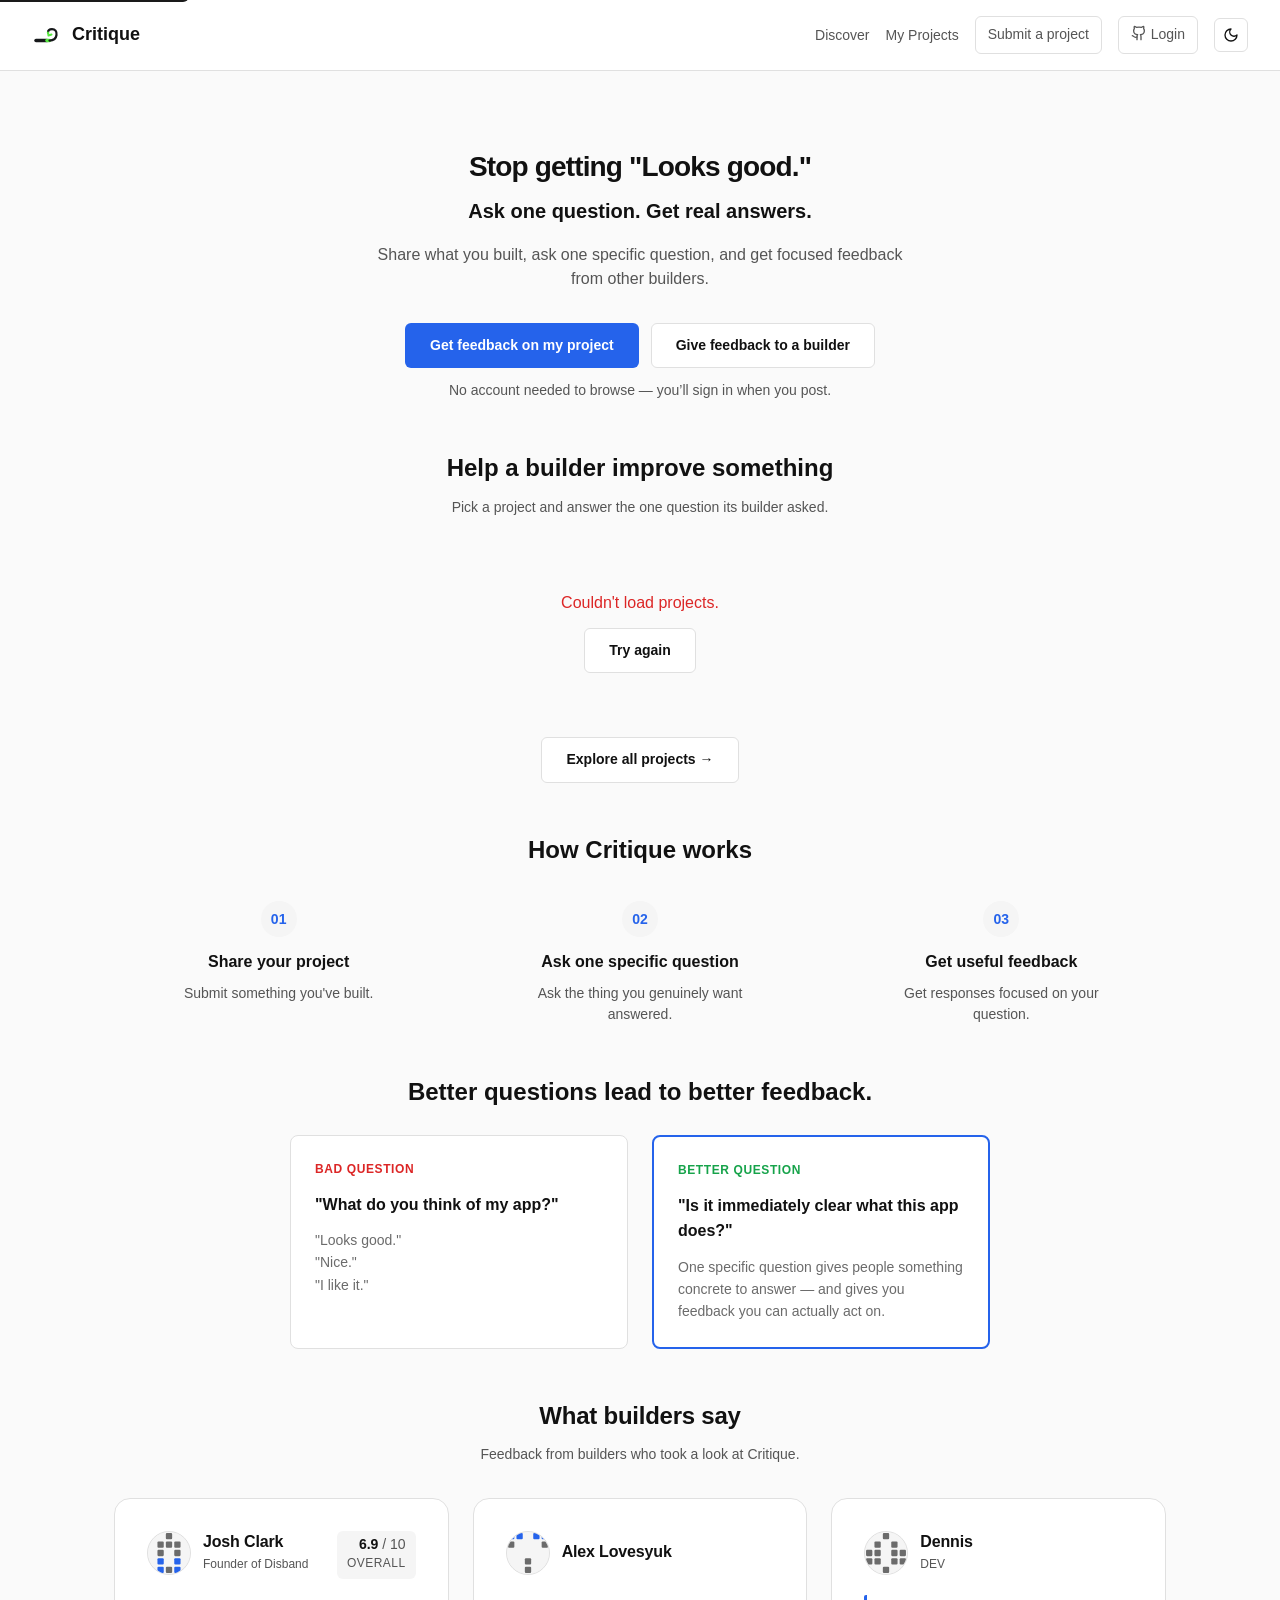
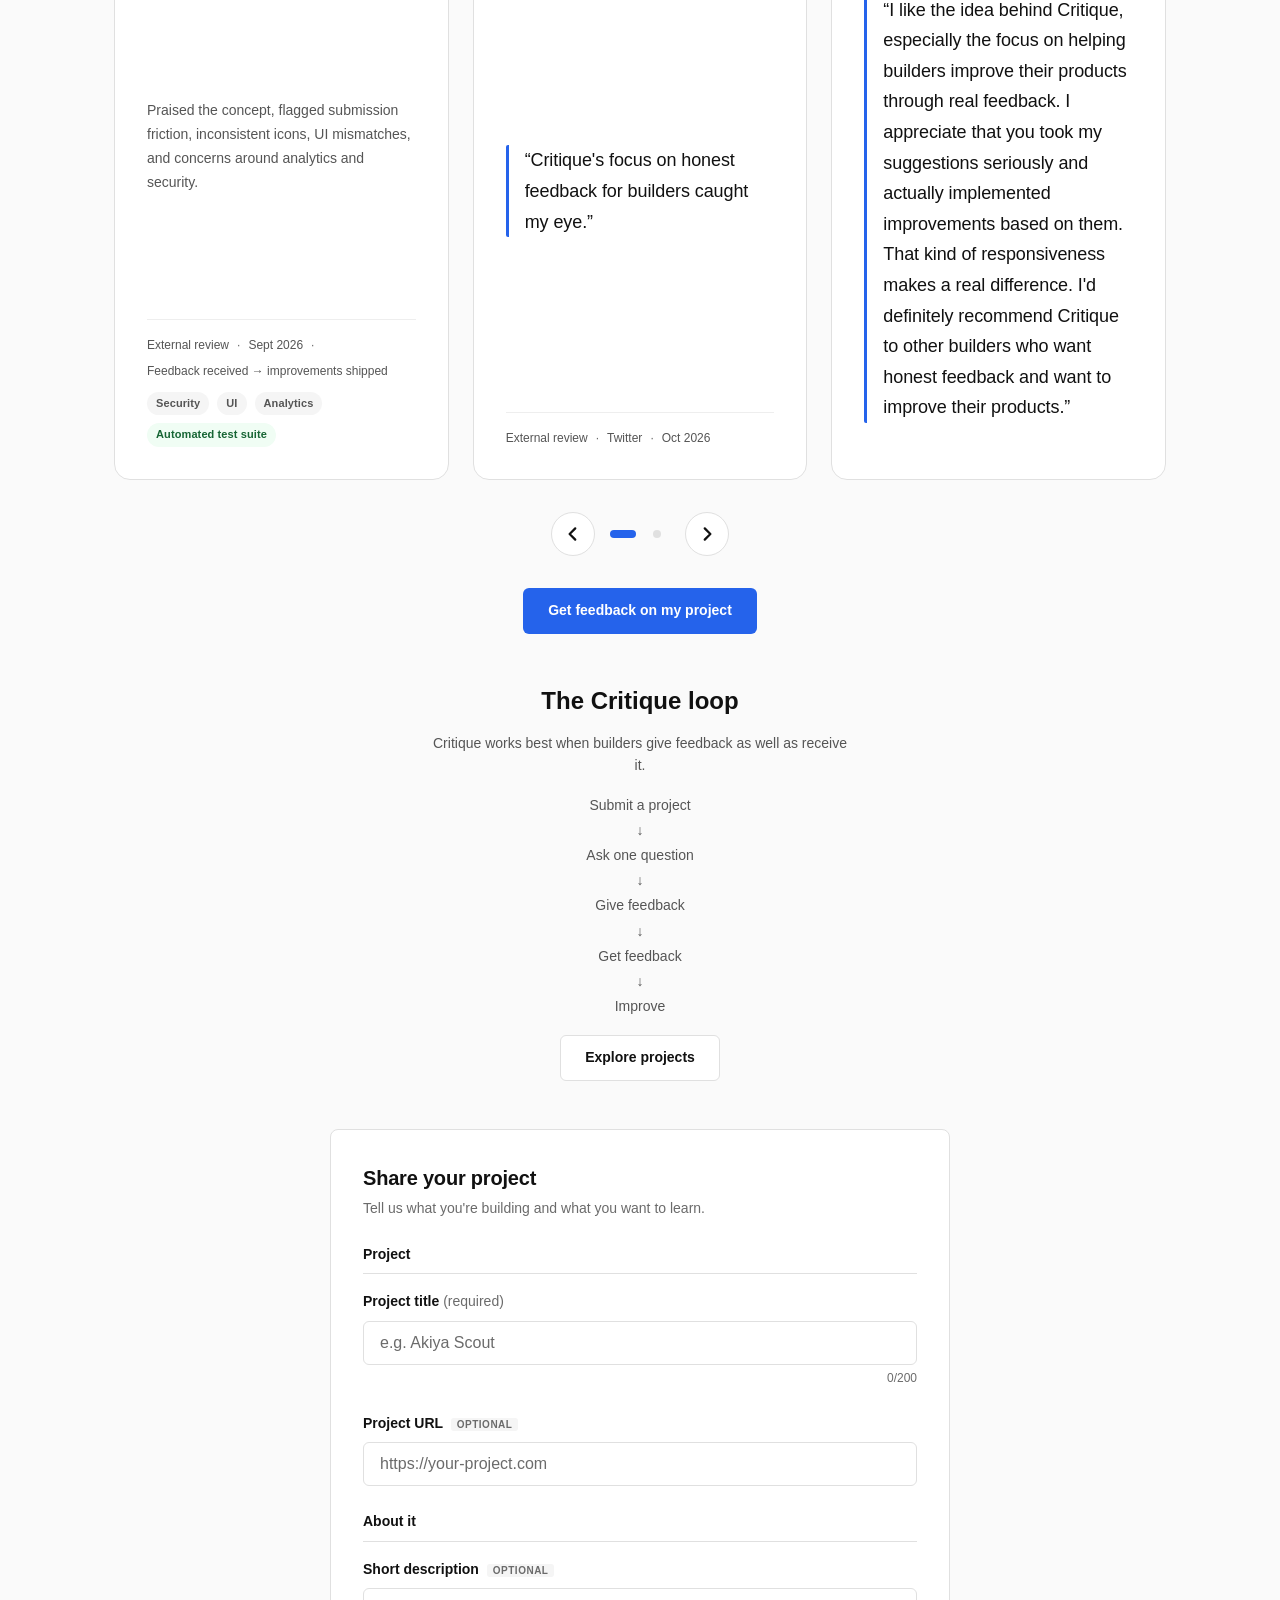
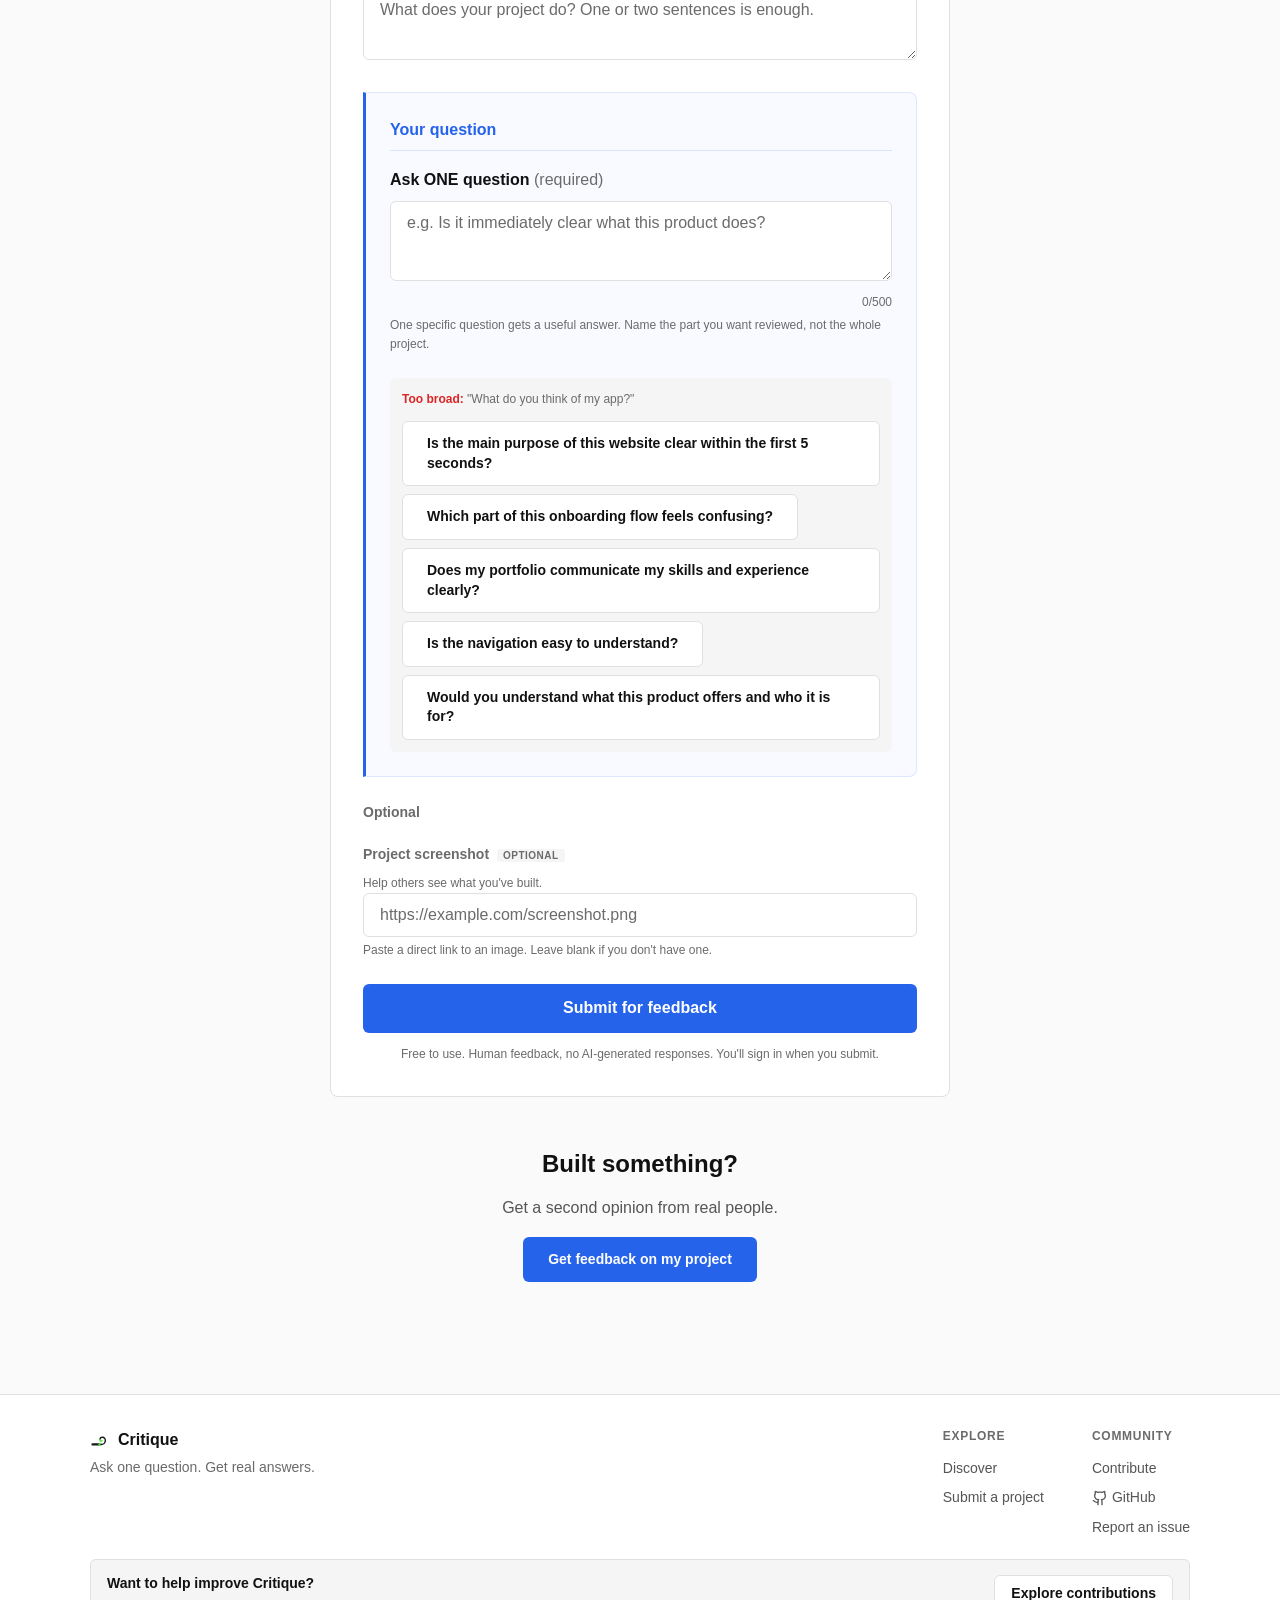
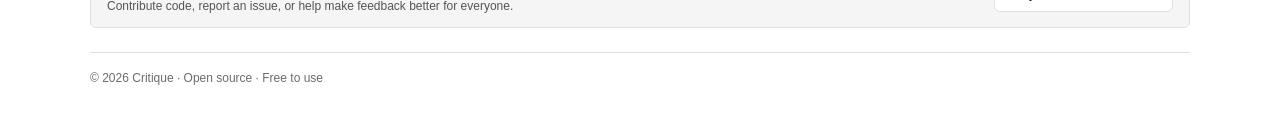
==== commit f28496cf: "fix: reduce first-time maker activation friction Autosave and restore project drafts on normal edits" ====
--- a/frontend/index.html
+++ b/frontend/index.html
@@ -1546,7 +1546,7 @@
                         <label class="form-label" for="question">Ask ONE question <span class="form-required">(required)</span></label>
                         <textarea class="form-textarea" id="question" name="question" required maxlength="500" placeholder="e.g. Is it immediately clear what this product does?" style="min-height:80px;" aria-describedby="question-char-count"></textarea>
                         <div id="question-char-count" class="form-char-count" aria-live="off">0/500</div>
-                        <p class="form-helper">Be specific. One clear question leads to more useful feedback.</p>
+                        <p class="form-helper">One specific question gets a useful answer. Name the part you want reviewed, not the whole project.</p>
                     </div>
 
                     <div class="form-examples">
@@ -1567,7 +1567,7 @@
                 </div>
 
                 <button type="submit" class="btn btn-primary btn-submit" id="submit-btn">Submit for feedback</button>
-                <p class="form-reassurance">Free to use. Human feedback. No AI-generated responses.</p>
+                <p class="form-reassurance">Free to use. Human feedback, no AI-generated responses. You'll sign in when you submit.</p>
                 <div class="message" id="message" role="alert" aria-live="polite"></div>
             </form>
         </section>
@@ -1919,6 +1919,45 @@
             } catch (e) {}
         }
 
+        // Server errors are translated into one actionable sentence. The raw
+        // 422 list (and its internal field paths) never reaches the visitor.
+        function projectSubmitErrorMessage(response, data) {
+            var status = response && response.status;
+            if (status === 429) {
+                var retryAfter = response && response.headers && typeof response.headers.get === 'function'
+                    ? response.headers.get('Retry-After')
+                    : null;
+                var seconds = parseInt(retryAfter, 10);
+                var wait = (isFinite(seconds) && seconds > 0)
+                    ? 'Try again in ' + seconds + ' second' + (seconds === 1 ? '' : 's') + '.'
+                    : 'Please wait a moment and try again.';
+                return 'Too many submissions. ' + wait + ' Your answers are still here.';
+            }
+            if (status === 422 && data && Array.isArray(data.detail)) {
+                var fieldMessages = {
+                    title: 'Add a project title, then try again.',
+                    url: 'Check the project URL. Use http:// or https://.',
+                    image_url: 'Project screenshots need an https:// link. Leave it blank if you do not have one.',
+                    description: 'Shorten the description and try again.',
+                    question: 'Add your question, then try again.',
+                    text: 'Add your question, then try again.'
+                };
+                for (var i = 0; i < data.detail.length; i++) {
+                    var error = data.detail[i] || {};
+                    var loc = Array.isArray(error.loc) ? error.loc : [];
+                    for (var j = loc.length - 1; j >= 0; j--) {
+                        var field = loc[j];
+                        if (typeof field === 'string' && fieldMessages[field]) {
+                            return fieldMessages[field] + ' Your answers are still here.';
+                        }
+                    }
+                }
+            }
+            return (data && typeof data.detail === 'string')
+                ? data.detail
+                : 'Failed to submit project. Please try again.';
+        }
+
         // The success state, shown only after the API confirms the project
         // was created (201 with the created project in the response body).
         // It stays compact; sharing lives behind one secondary action inside
@@ -1937,7 +1976,8 @@
             msg.className = 'message';
             CritiqueShare.renderSuccess(msg, {
                 projectId: project.id,
-                title: project.title || ''
+                title: project.title || '',
+                question: (data.question && data.question.text) || ''
             });
         }
 
@@ -1968,20 +2008,13 @@
             });
         }
 
-        function maybeRestoreProjectAfterLogin() {
+        // A draft belongs to the tab, not to sign-in: a reload, a 422, or a
+        // network error should all bring the maker back to their own words.
+        // Only the resume flag proves a sign-in actually happened.
+        function restoreProjectDraftOnLoad() {
             try {
-                var raw = sessionStorage.getItem(projectStorageKey());
-                if (raw) {
-                    if (restoreProjectDraft()) {
-                        // A saved draft is not evidence of a sign-in: only the
-                        // resume flag that OAuth and the email link come back
-                        // with says this session actually logged in. Firing
-                        // login_success on any reload counted every refresh
-                        // with a half-written form as a new sign-in.
-                        if (window.location.search.indexOf('resume=project_submit') !== -1) {
-                            window.CritiqueAnalytics.trackEvent('login_success', null);
-                        }
-                    }
+                if (restoreProjectDraft() && window.location.search.indexOf('resume=project_submit') !== -1) {
+                    window.CritiqueAnalytics.trackEvent('login_success', null);
                 }
             } catch (e) {}
         }
@@ -2012,11 +2045,16 @@
             projectFormDirty = Boolean(title || desc || url || question);
         }
 
+        function handleProjectFormChange() {
+            updateProjectFormDirty();
+            syncProjectFormCharCounts();
+            saveProjectDraft();
+        }
+
         var pForm = document.getElementById('project-form');
         if (pForm) {
-            pForm.addEventListener('input', updateProjectFormDirty);
-            pForm.addEventListener('change', updateProjectFormDirty);
-            pForm.addEventListener('input', syncProjectFormCharCounts);
+            pForm.addEventListener('input', handleProjectFormChange);
+            pForm.addEventListener('change', handleProjectFormChange);
             pForm.addEventListener('reset', function() {
                 setTimeout(syncProjectFormCharCounts, 0);
             });
@@ -2079,16 +2117,16 @@
                     msg.setAttribute('role', 'alert');
                     msg.textContent = 'Session expired. Your project is saved — refresh and try again.';
                 } else {
+                    saveProjectDraft();
                     msg.className = 'alert alert-error';
                     msg.setAttribute('role', 'alert');
-                    msg.textContent = (data && typeof data.detail === 'string')
-                        ? data.detail
-                        : 'Failed to submit project. Please try again.';
+                    msg.textContent = projectSubmitErrorMessage(response, data);
                 }
             } catch (error) {
+                saveProjectDraft();
                 msg.className = 'alert alert-error';
                 msg.setAttribute('role', 'alert');
-                msg.textContent = 'Network error.';
+                msg.textContent = 'Network error. Your answers are still here.';
             } finally {
                 const submitBtn = document.getElementById('submit-btn');
                 submitBtn.disabled = false;
@@ -2098,7 +2136,6 @@
 
         try { loadSocialProof(); } catch(e) { console.error('Social proof error:', e); }
         try { loadHomepageProjects(); } catch(e) { console.error('Homepage projects error:', e); }
-        try { maybeRestoreProjectAfterLogin(); } catch(e) {}
         try { syncProjectFormCharCounts(); } catch(e) {}
         try { maybeResumeToSubmit(); } catch(e) {}
 
@@ -2235,7 +2272,12 @@
     <script src="/static/analytics_events.js"></script>
 <script src="/static/analytics.js"></script>
     <script src="/static/share.js"></script>
-    <script>trackPageView();</script>
+    <script>
+        trackPageView();
+        // Analytics loads after the form script, so restore here: the draft is
+        // back before the maker types, and a real return can claim login_success.
+        try { restoreProjectDraftOnLoad(); } catch(e) {}
+    </script>
 
     <footer class="site-footer">
         <div class="footer-inner">
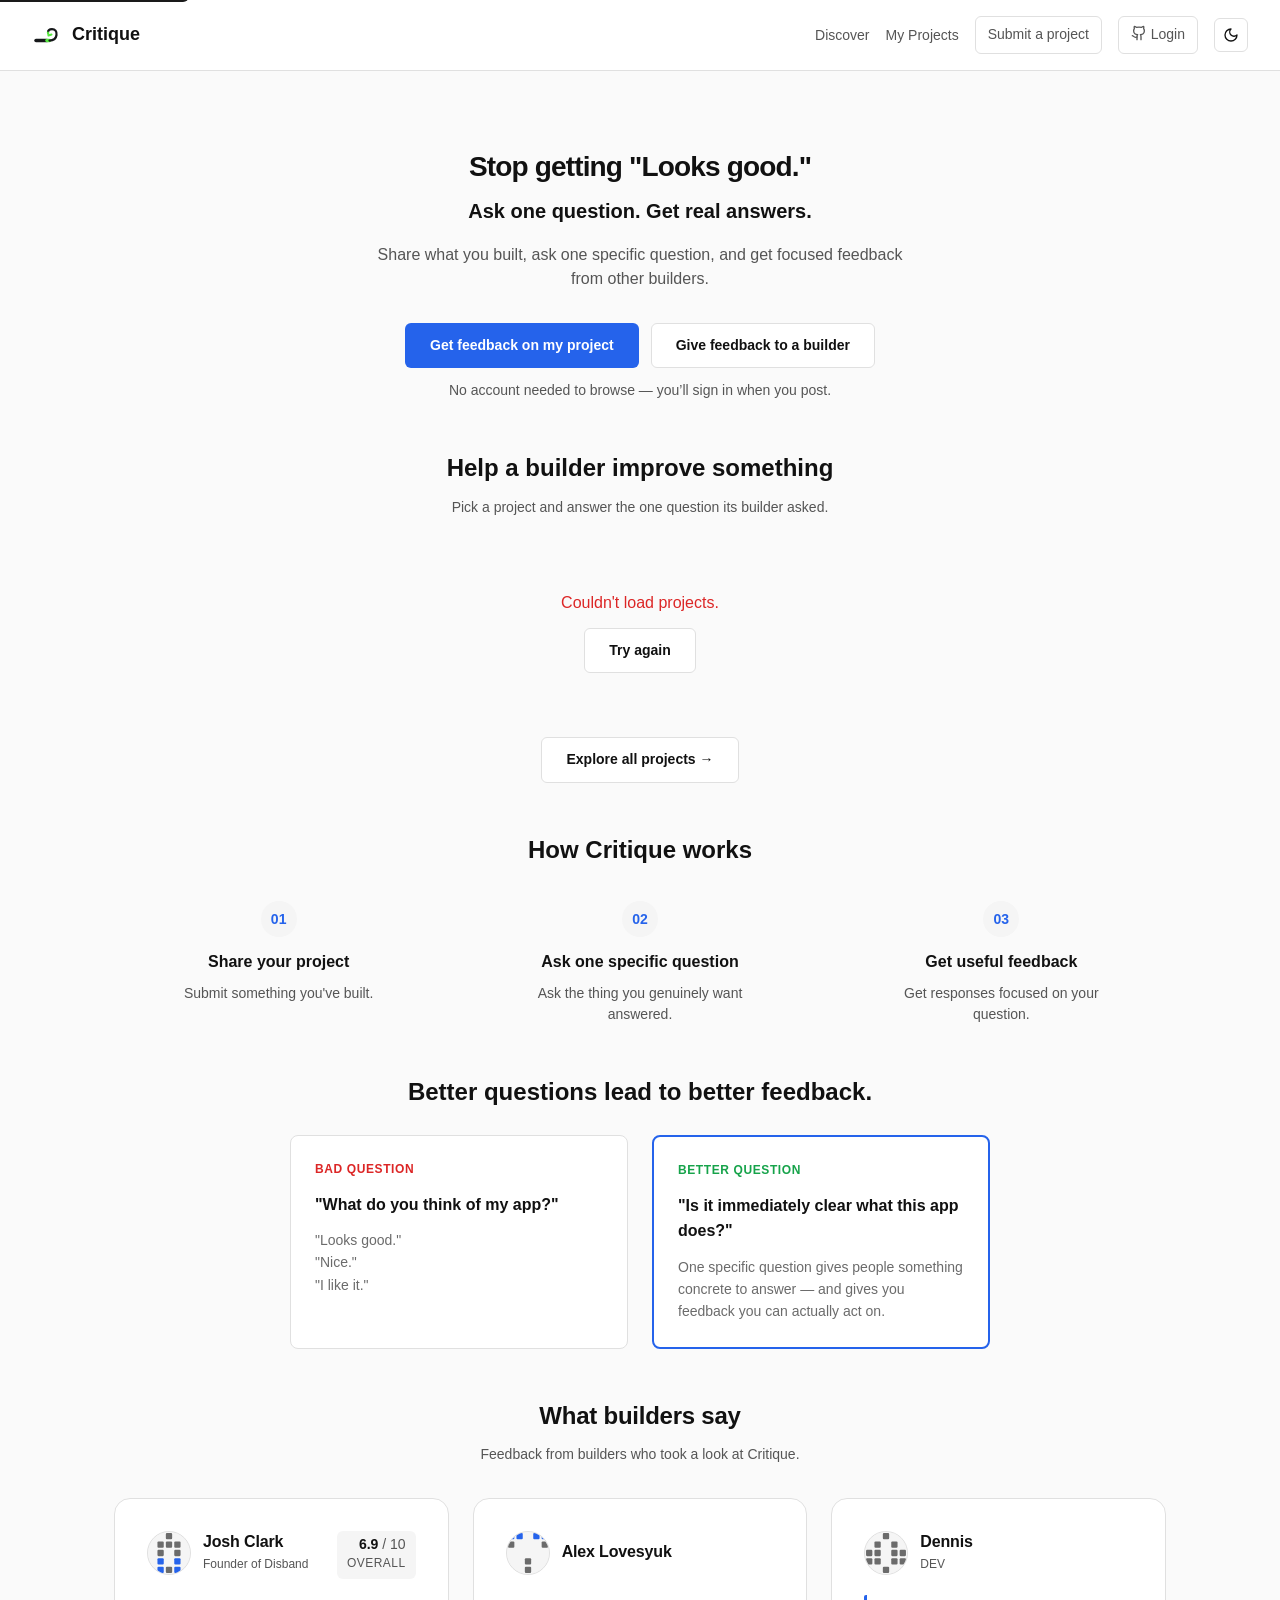
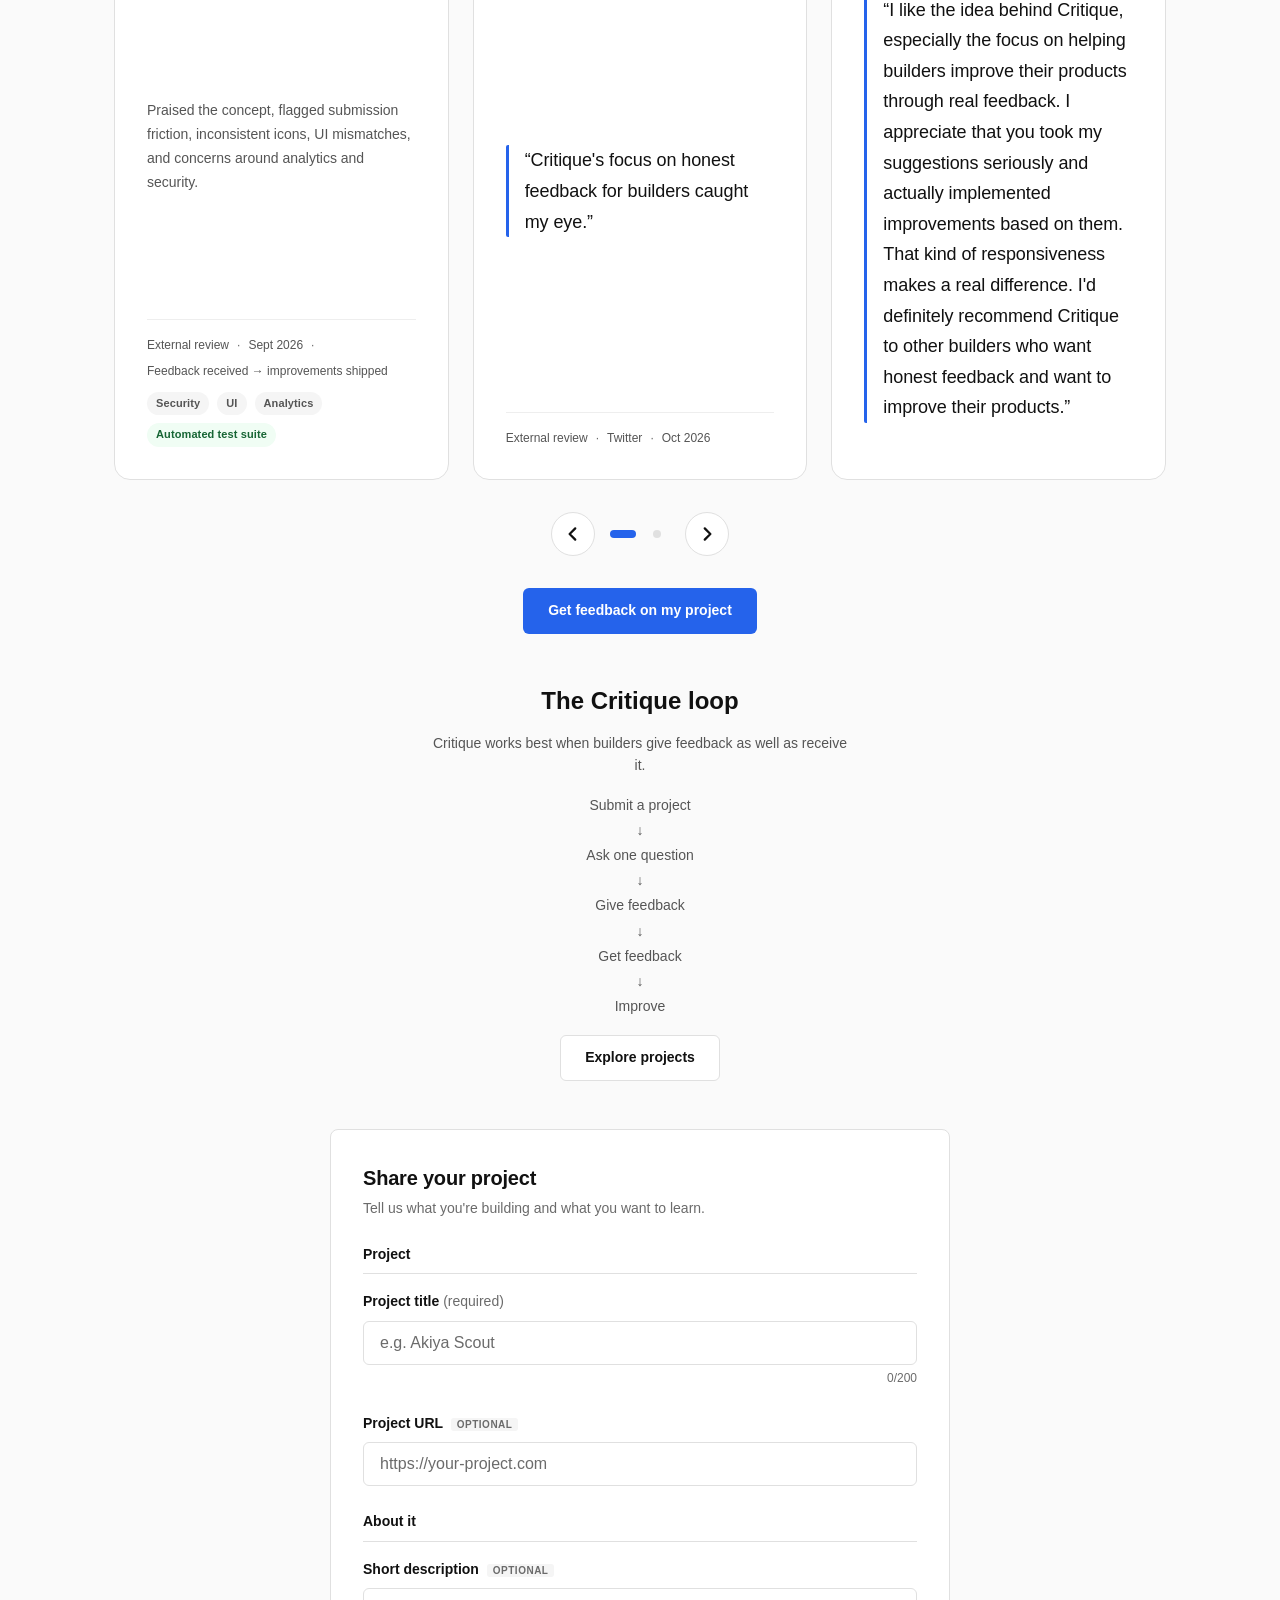
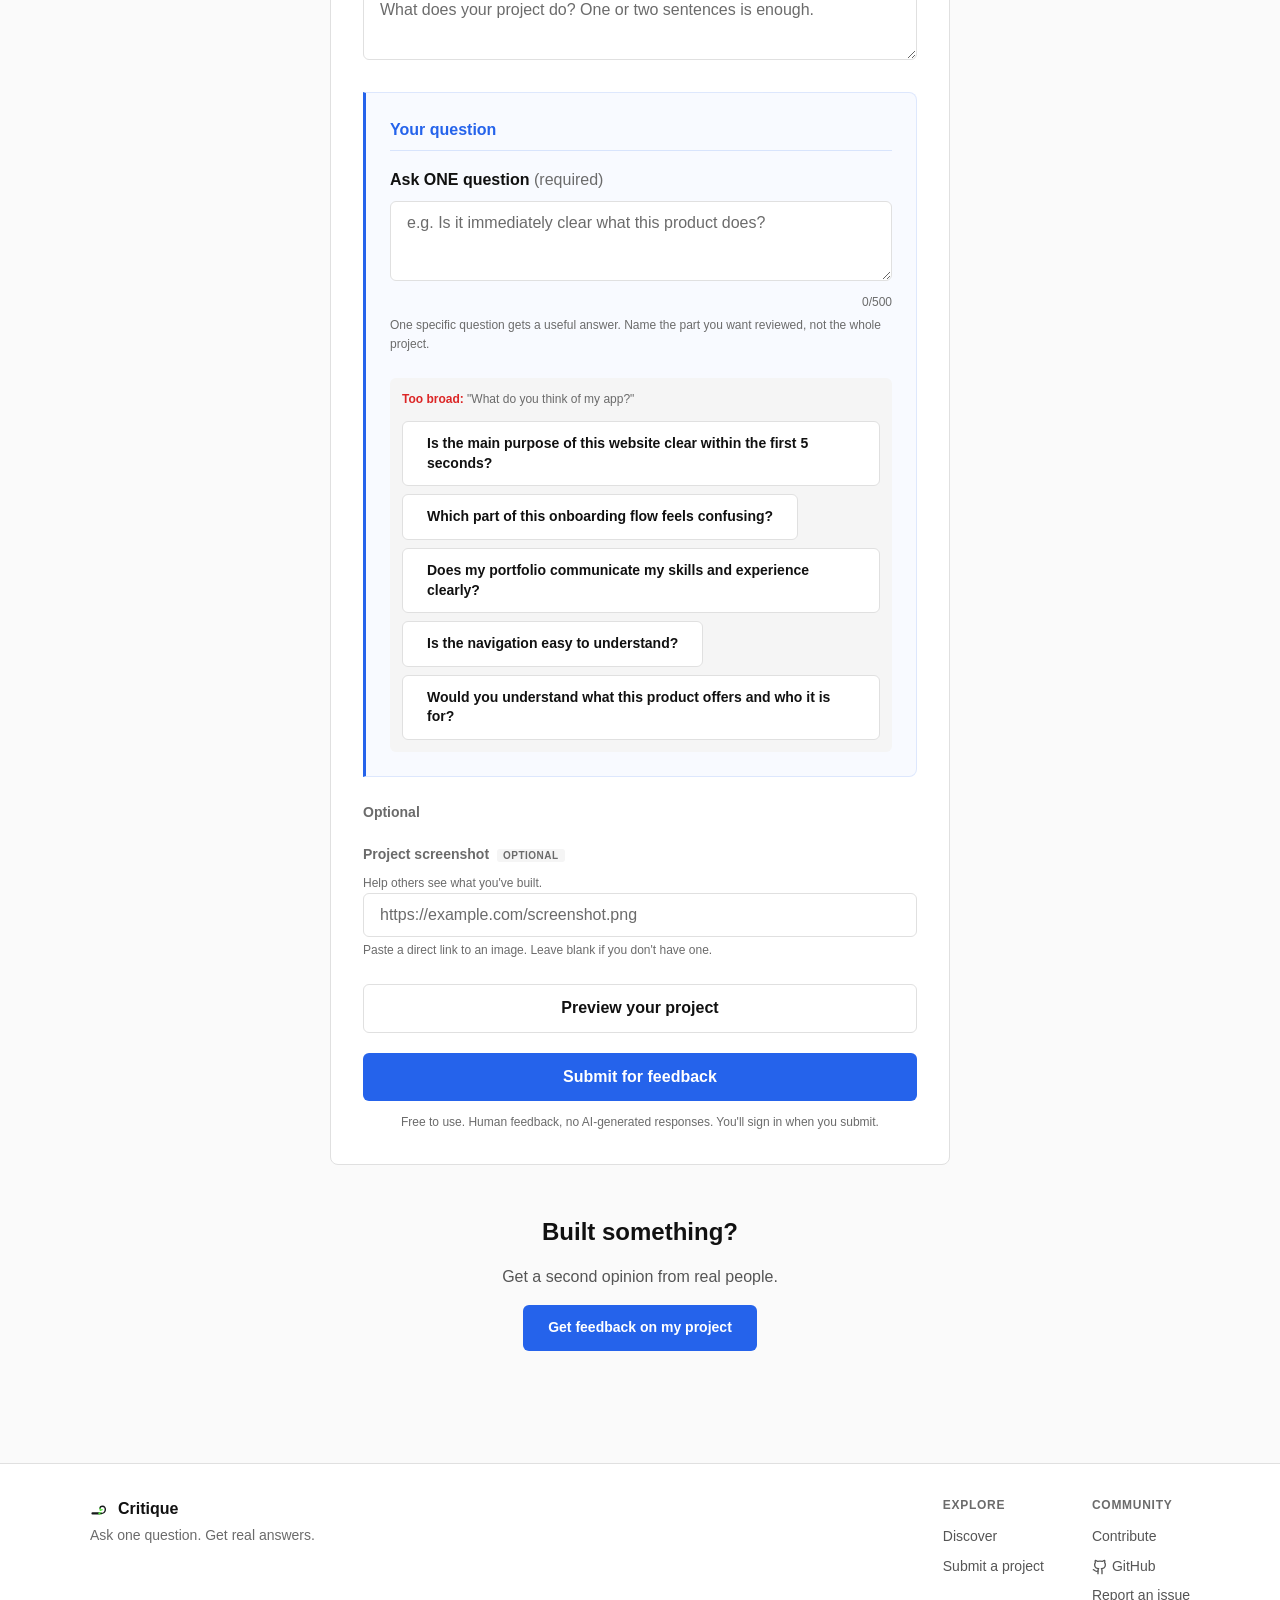
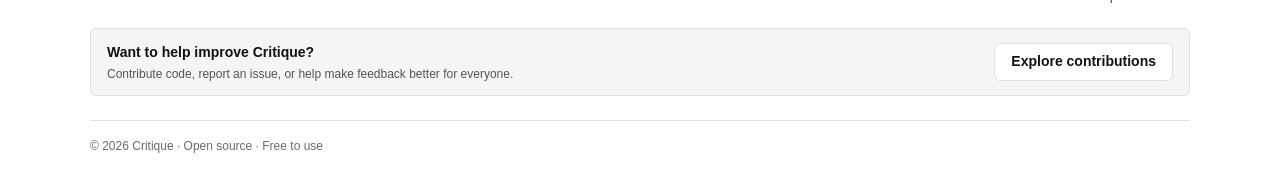
==== commit 3b973dbc: "feat(project-preview): integrate and harden preview" ====
--- a/frontend/index.html
+++ b/frontend/index.html
@@ -1137,6 +1137,12 @@
             min-height: 48px;
         }
 
+        .buttons-form {
+            display: flex;
+            flex-wrap: wrap;
+            gap: 20px;
+        }
+
         .form-reassurance {
             text-align: center;
             font-size: var(--text-xs);
@@ -1201,6 +1207,135 @@
             .hero .subheadline { font-size: var(--text-lg); }
             .hero-actions { margin-bottom: var(--space-3); }
         }
+
+        #full-preview{
+            position:fixed;
+            inset:0;
+            z-index: 1000;
+        }
+
+        .project-preview-overlay {
+            position: absolute;
+            inset: 0;
+            background: rgba(0,0,0,0.6);
+            display: flex;
+            justify-content: center;
+            align-items: center;
+            padding: 2rem;
+            overflow-y: auto;
+        }
+
+        .project-preview-content {
+            background: var(--surface);
+            width: 100%;
+            max-width: 850px;
+            max-height: 90vh;
+            overflow-y: auto;
+            padding: var(--space-6);
+            border-radius: var(--radius-lg);
+        }
+
+        #close-full-preview {
+            margin-top: 2rem;
+        }
+
+        #full-preview-content .project-header-row {
+            display: flex;
+            align-items: center;
+            justify-content: space-between;
+            flex-wrap: wrap;
+            gap: var(--space-3);
+            margin-bottom: var(--space-2);
+        }
+
+        #full-preview-content .project-header-row .project-title {
+            margin-bottom: 0;
+        }
+
+        #full-preview-content .project-summary {
+            color: var(--text-secondary);
+            font-size: var(--text-base);
+            line-height: 1.55;
+            margin-bottom: var(--space-4);
+            overflow-wrap: anywhere;
+        }
+
+        #full-preview-content .project-url {
+            color: var(--accent);
+            font-size: var(--text-sm);
+            text-decoration: none;
+            word-break: break-all;
+        }
+
+        #full-preview-content .project-url:hover {
+            text-decoration: underline;
+        }
+
+        #full-preview-content .question-block {
+            background: var(--surface);
+            border: 1px solid var(--border);
+            border-left: 3px solid var(--accent);
+            border-radius: 0 var(--radius-lg) var(--radius-lg) 0;
+            padding: var(--space-5);
+            margin-bottom: var(--space-5);
+        }
+
+        #full-preview-content .question-label {
+            font-size: var(--text-xs);
+            font-weight: 700;
+            text-transform: uppercase;
+            letter-spacing: 0.05em;
+            color: var(--text-muted);
+            margin-bottom: var(--space-2);
+        }
+
+        #full-preview-content .question-text {
+            font-weight: 600;
+            font-size: var(--text-lg);
+            color: var(--text-primary);
+            overflow-wrap: anywhere;
+        }
+        #full-preview-content .project-screenshot { width: 100%; border-radius: var(--radius-lg); margin-bottom: var(--space-4); object-fit: cover; max-height: 300px; }
+
+        #full-preview-content .project-header {
+            margin-bottom: var(--space-5);
+        }
+
+        #full-preview-content .project-title {
+            font-size: var(--text-2xl);
+            font-weight: 700;
+            color: var(--text-primary);
+            margin-bottom: var(--space-2);
+            letter-spacing: -0.01em;
+            overflow-wrap: anywhere;
+        }
+
+        @media (max-width: 600px) {
+            .buttons-form {
+                flex-direction: column;
+                gap: var(--space-3);
+            }
+
+            .buttons-form .btn {
+                width: 100%;
+            }
+
+            .project-preview-overlay {
+                padding: var(--space-3);
+                align-items: flex-start;
+            }
+
+            .project-preview-content {
+                max-height: calc(100vh - 2 * var(--space-3));
+                padding: var(--space-4);
+            }
+
+            #full-preview-content .project-header-row {
+                flex-direction: column;
+                align-items: flex-start;
+            }
+        }
+
     </style>
 </head>
 <body>
@@ -1566,10 +1701,46 @@
                     </div>
                 </div>
 
-                <button type="submit" class="btn btn-primary btn-submit" id="submit-btn">Submit for feedback</button>
+                <div class="buttons-form">
+                    <button type="button" class="btn btn-secondary btn-submit" id="preview-btn">Preview your project</button>
+                    <button type="submit" class="btn btn-primary btn-submit" id="submit-btn">Submit for feedback</button>
+                </div>
+
                 <p class="form-reassurance">Free to use. Human feedback, no AI-generated responses. You'll sign in when you submit.</p>
                 <div class="message" id="message" role="alert" aria-live="polite"></div>
             </form>
+
+            <div id="project-preview" hidden>
+                <h3 style="text-align: center;">Project Preview</h3>
+                <article class="project-card" id="preview" tabindex="0" role="button" aria-label="Open expanded project preview">
+                    <img id="preview-image" class="project-screenshot" alt="Project screenshot" hidden>
+                    <div class="project-card-body">
+                        <div class="eyebrow">Need feedback on</div>
+                        <h3 class="project-title" id="preview-title">
+                            Your project title
+                        </h3>
+                        <div class="project-description" id="preview-description">
+                            Your description will appear here.
+                        </div>
+                        <div class="project-question" id="preview-question">
+                            Your question will appear here.
+                        </div>
+                    </div>
+                </article>
+                <button type="button" class="btn btn-secondary btn-submit" id="close-preview">
+                    Close Preview
+                </button>
+            </div>
+            <div id="full-preview" hidden role="dialog" aria-modal="true" aria-label="Project preview" tabindex="-1">
+                <div class="project-preview-overlay">
+                    <div class="project-preview-content container">
+                        <div id="full-preview-content"></div>
+                        <button type="button" id="close-full-preview" class="btn btn-secondary" aria-label="Close project preview">
+                            Close Preview
+                        </button>
+                    </div>
+                </div>
+            </div>
         </section>
 
         <section class="final-cta">
@@ -2067,6 +2238,175 @@
             }
         });
 
+        // Only absolute http(s) URLs become clickable links. Escaping quotes is
+        // not enough: javascript: and data: survive escaping and stay dangerous.
+        function safeHttpUrl(value) {
+            if (!value) return null;
+            try {
+                var parsed = new URL(value);
+                if ((parsed.protocol !== 'http:' && parsed.protocol !== 'https:') || !parsed.hostname) {
+                    return null;
+                }
+                return parsed.href;
+            } catch (e) {
+                return null;
+            }
+        }
+
+        // The backend accepts https images only, so the preview follows suit.
+        function safeHttpsImageUrl(value) {
+            if (!value) return null;
+            try {
+                var parsed = new URL(value);
+                if (parsed.protocol !== 'https:' || !parsed.hostname) {
+                    return null;
+                }
+                return parsed.href;
+            } catch (e) {
+                return null;
+            }
+        }
+
+        function getInfo() {
+            return {
+                title: document.getElementById('title').value.trim(),
+                url: document.getElementById('url').value.trim(),
+                description: document.getElementById('description').value.trim(),
+                question: document.getElementById('question').value.trim(),
+                image_url: document.getElementById('image_url').value.trim()
+            };
+        }
+
+        function updatePreview() {
+            var project = getInfo();
+
+            document.getElementById('preview-title').textContent = project.title || 'Your project title';
+            document.getElementById('preview-description').textContent = project.description || 'Description to be provided';
+            document.getElementById('preview-question').textContent = 'Question: ' + (project.question || 'No question provided');
+
+            var previewImage = document.getElementById('preview-image');
+            var imageUrl = safeHttpsImageUrl(project.image_url);
+            if (imageUrl) {
+                previewImage.src = imageUrl;
+                previewImage.hidden = false;
+            } else {
+                previewImage.removeAttribute('src');
+                previewImage.hidden = true;
+            }
+        }
+
+        function fullPreview() {
+            var project = getInfo();
+            var html = '';
+
+            html += '<div class="project-header-row">';
+            html += '<h2 class="project-title">' + escapeHtml(project.title || 'Project title required') + '</h2>';
+            html += '</div>';
+
+            if (project.description) {
+                html += '<p class="project-summary">' + escapeHtml(project.description) + '</p>';
+            }
+
+            html += '<div class="question-block">';
+            html += '<div class="question-label">The Maker&#39;s Question</div>';
+            html += '<div class="question-text">' + escapeHtml(project.question || 'No question provided') + '</div>';
+            html += '</div>';
+
+            var projectUrl = safeHttpUrl(project.url);
+            if (projectUrl) {
+                html += '<p class="project-link">';
+                html += '<a href="' + escapeHtml(projectUrl) + '" target="_blank" rel="noopener noreferrer" class="btn btn-secondary visit-project-btn">';
+                html += 'Visit project \u2192</a></p>';
+            }
+
+            var imageUrl = safeHttpsImageUrl(project.image_url);
+            if (imageUrl) {
+                html += '<div class="eyebrow">About this project</div>';
+                html += '<div class="project-header" style="margin-top: var(--space-5);">';
+                html += '<img id="preview-full-image" class="project-screenshot" src="' + escapeHtml(imageUrl) + '" alt="Screenshot of ' + escapeHtml(project.title || 'project') + '" loading="lazy">';
+                html += '</div>';
+            }
+
+            var content = document.getElementById('full-preview-content');
+            content.innerHTML = html;
+            var renderedImage = content.querySelector ? content.querySelector('#preview-full-image') : null;
+            if (renderedImage && renderedImage.addEventListener) {
+                renderedImage.addEventListener('error', function () { renderedImage.hidden = true; });
+            }
+        }
+
+        var preview = document.getElementById('preview-btn');
+        var closePreview = document.getElementById('close-preview');
+        var previewArea = document.getElementById('project-preview');
+        var previewCard = document.getElementById('preview');
+        var openFullPreview = document.getElementById('full-preview');
+        var closeFullPreview = document.getElementById('close-full-preview');
+        var fullPreviewTrigger = null;
+
+        function focusOrFallback(target, fallback) {
+            var connected = !target || target.isConnected === undefined || target.isConnected === true;
+            if (target && connected && !target.disabled && typeof target.focus === 'function') {
+                target.focus();
+            } else if (fallback && typeof fallback.focus === 'function') {
+                fallback.focus();
+            }
+        }
+
+        function openFullPreviewDialog(trigger) {
+            fullPreviewTrigger = trigger || previewCard || preview;
+            fullPreview();
+            openFullPreview.hidden = false;
+            closeFullPreview.focus();
+        }
+
+        function closeFullPreviewDialog() {
+            openFullPreview.hidden = true;
+            var trigger = fullPreviewTrigger;
+            fullPreviewTrigger = null;
+            focusOrFallback(trigger, preview);
+        }
+
+        ['input', 'change'].forEach(function (type) {
+            pForm.addEventListener(type, function () {
+                if (!previewArea.hidden) updatePreview();
+            });
+        });
+
+        preview.addEventListener('click', function () {
+            updatePreview();
+            previewArea.hidden = false;
+        });
+
+        closePreview.addEventListener('click', function () {
+            previewArea.hidden = true;
+            preview.focus();
+        });
+
+        previewCard.addEventListener('click', function () {
+            openFullPreviewDialog(previewCard);
+        });
+
+        previewCard.addEventListener('keydown', function (event) {
+            if (event.key === 'Enter' || event.key === ' ') {
+                if (typeof event.preventDefault === 'function') event.preventDefault();
+                openFullPreviewDialog(previewCard);
+            }
+        });
+
+        closeFullPreview.addEventListener('click', closeFullPreviewDialog);
+
+        document.addEventListener('keydown', function (event) {
+            if (event.key !== 'Escape') return;
+            if (!openFullPreview.hidden) {
+                if (typeof event.preventDefault === 'function') event.preventDefault();
+                closeFullPreviewDialog();
+            } else if (!previewArea.hidden) {
+                if (typeof event.preventDefault === 'function') event.preventDefault();
+                previewArea.hidden = true;
+                preview.focus();
+            }
+        });
+
         document.getElementById('project-form').addEventListener('submit', async function(e) {
             e.preventDefault();
             const msg = document.getElementById('message');
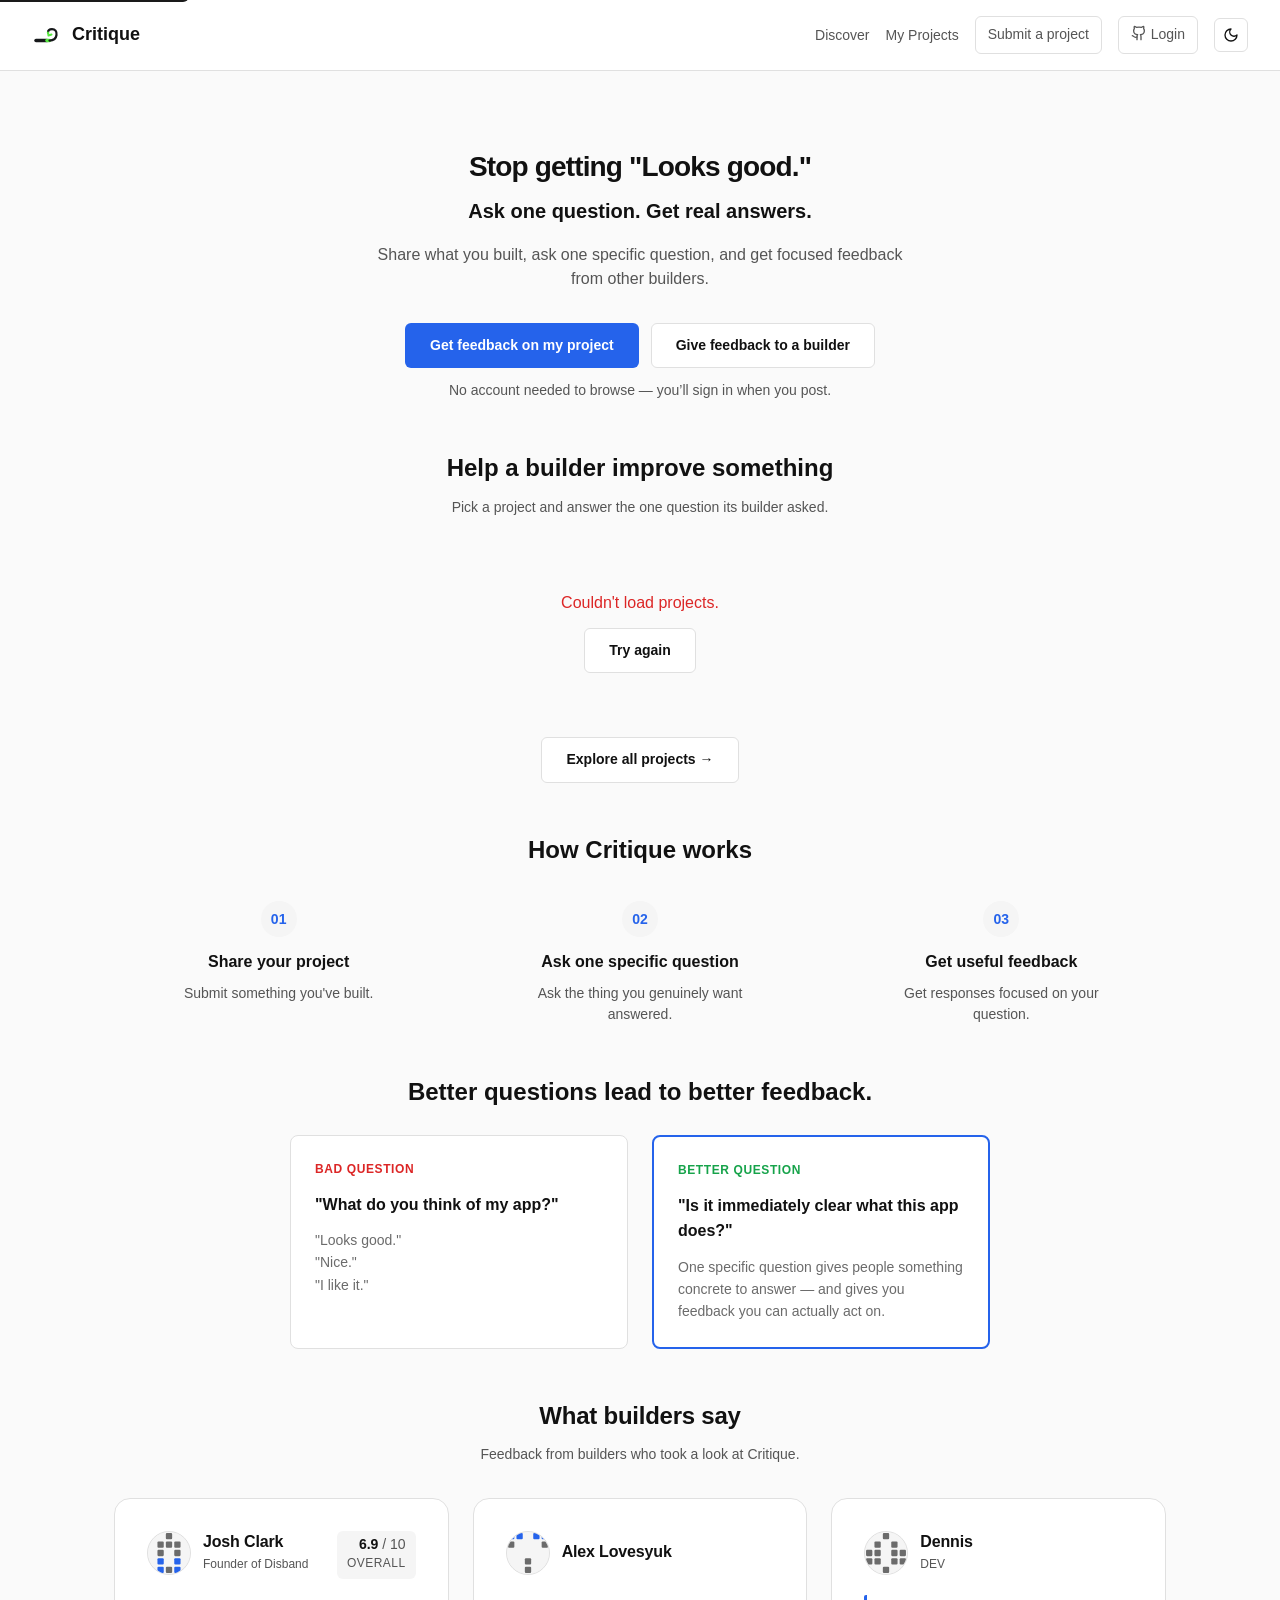
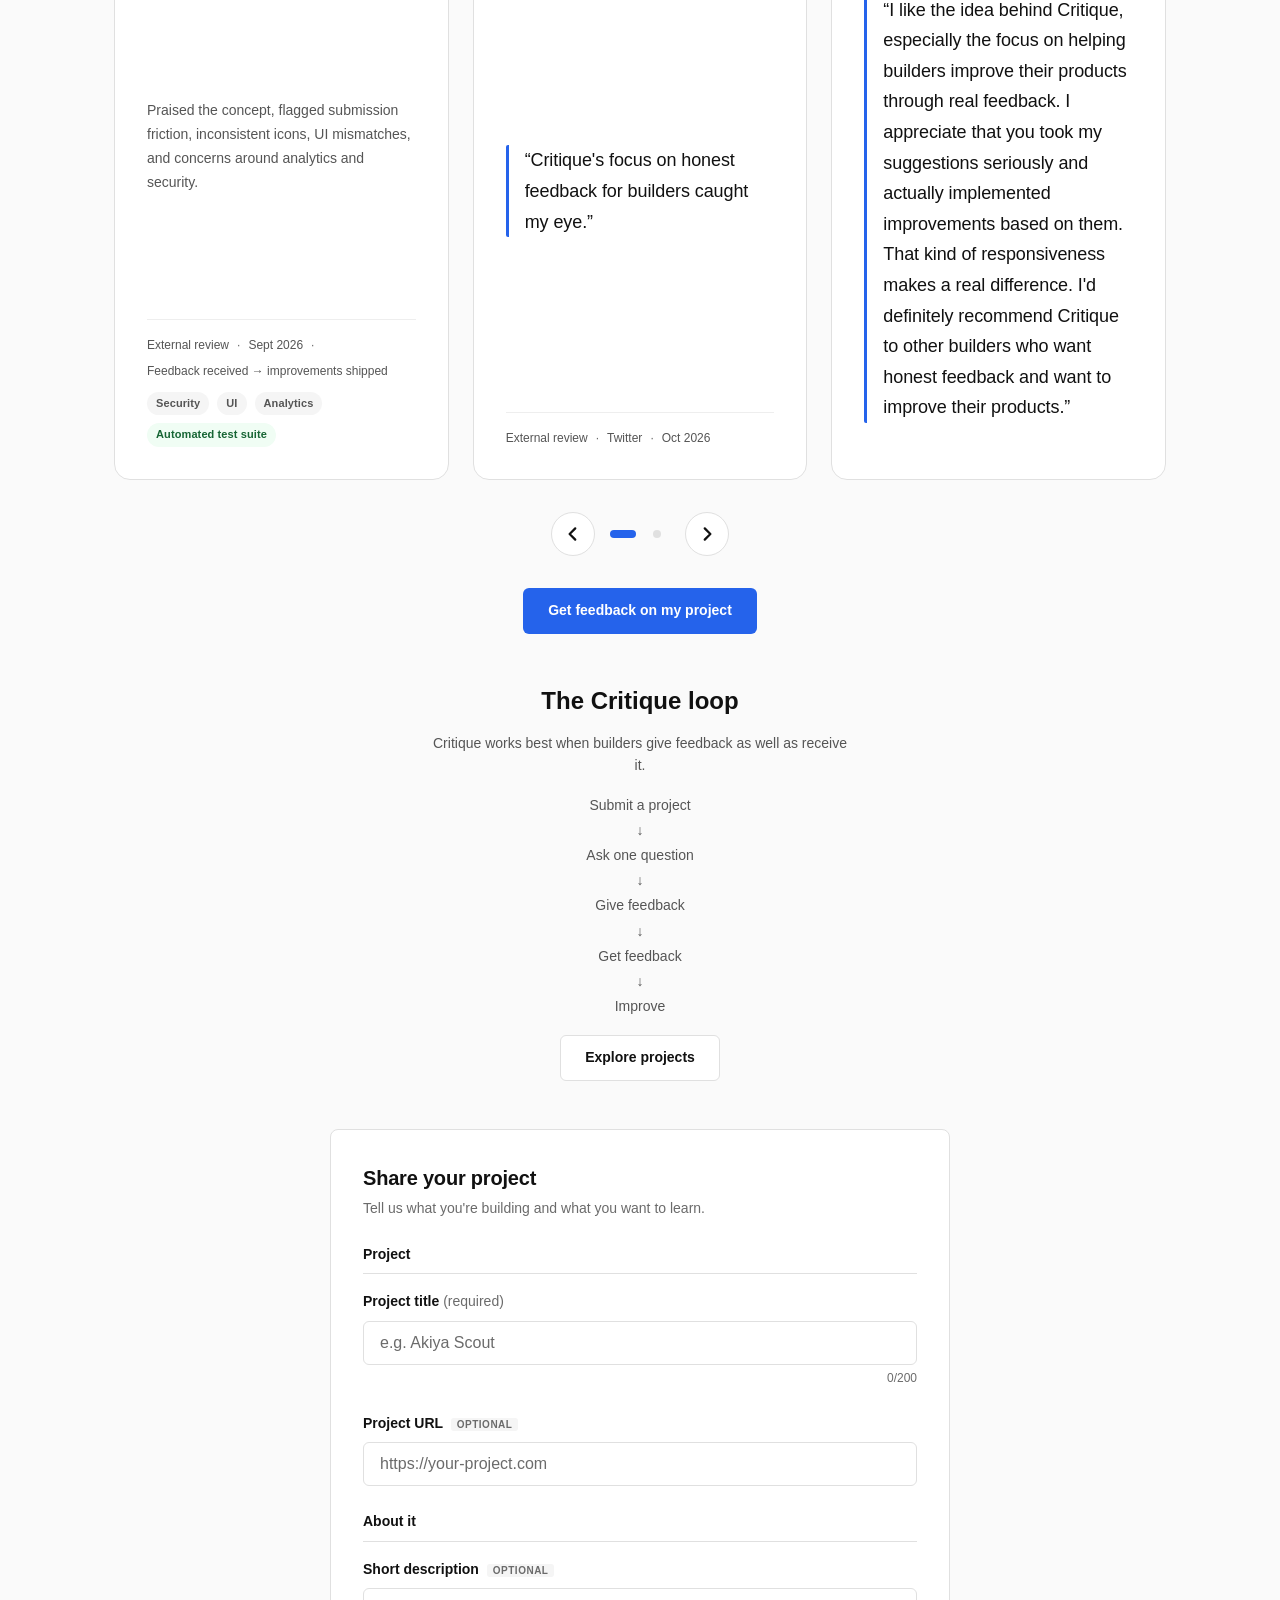
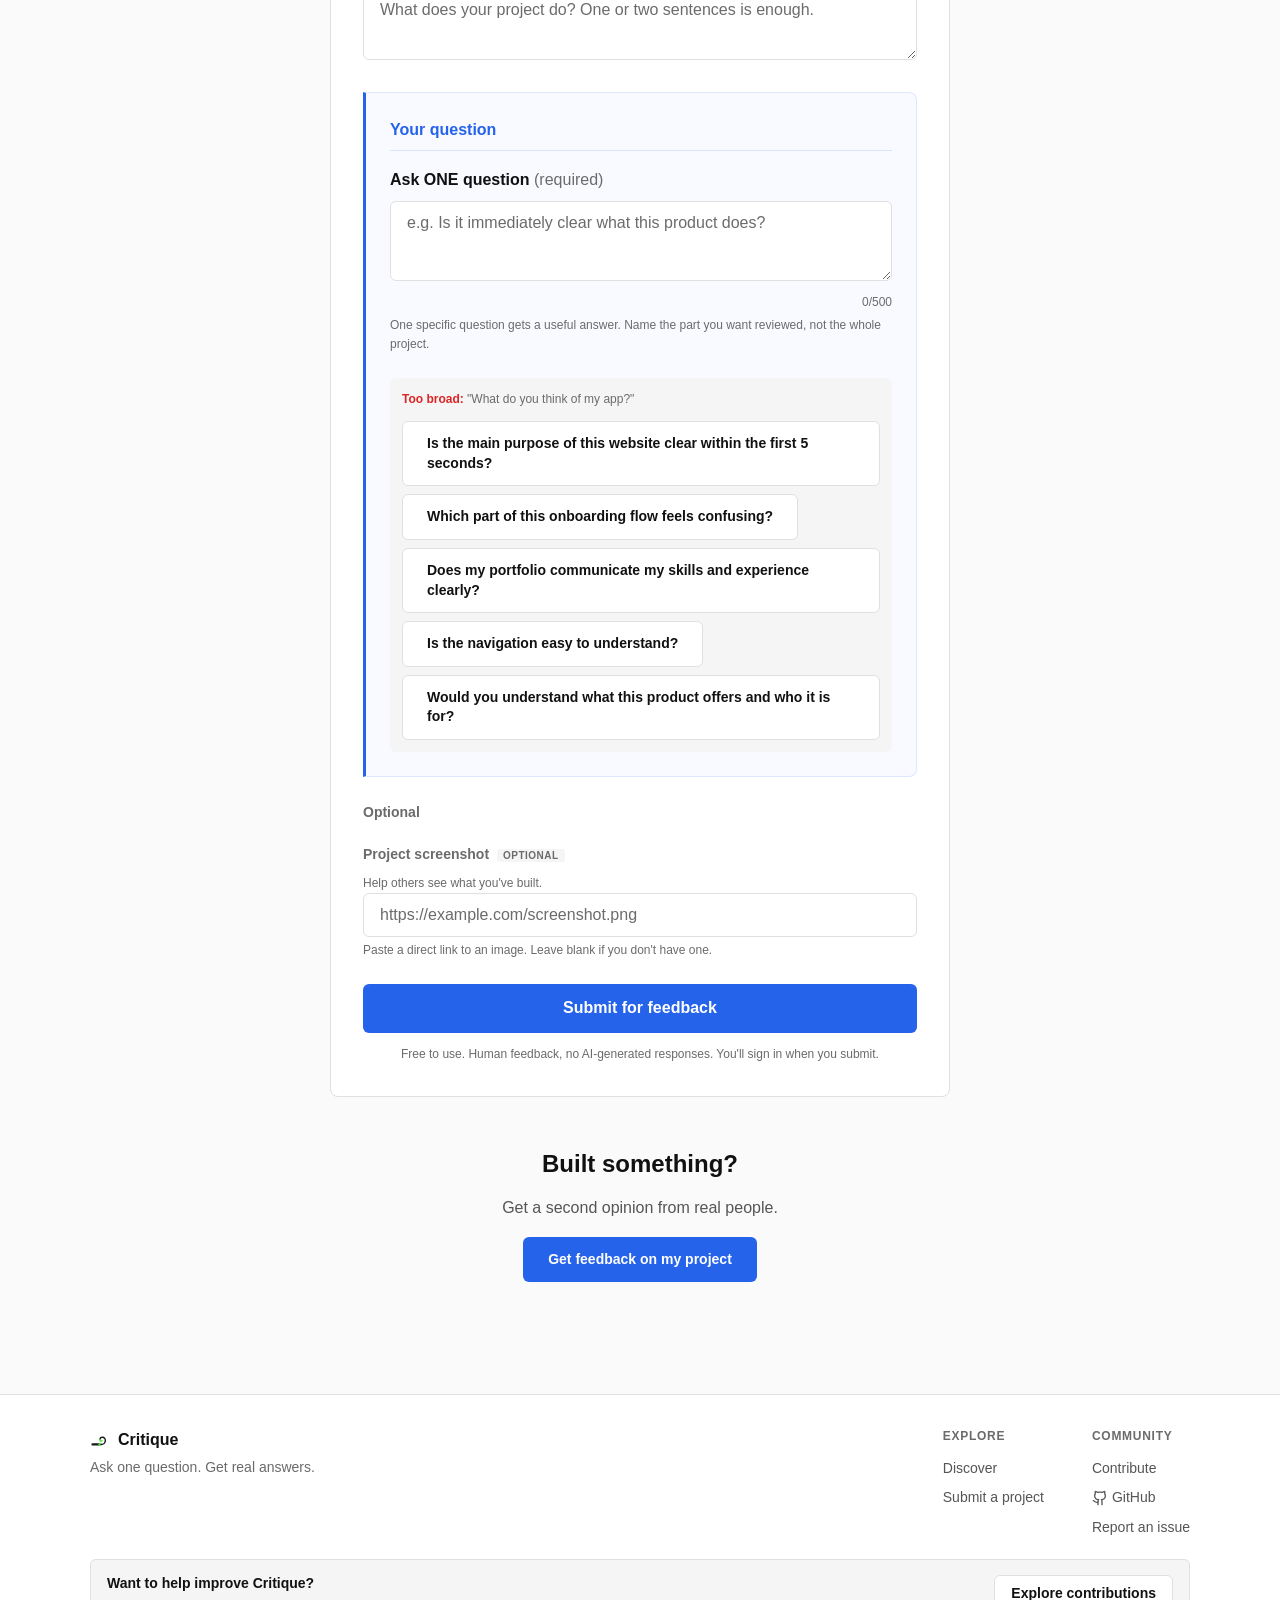
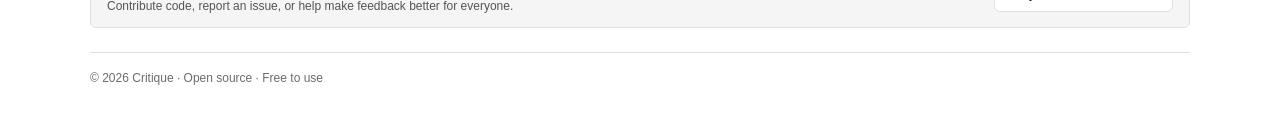
==== commit 7fc64dca: "Merge branch 'main' into docs/test-sqlite-isolation" ====
--- a/frontend/index.html
+++ b/frontend/index.html
@@ -1137,12 +1137,6 @@
             min-height: 48px;
         }
 
-        .buttons-form {
-            display: flex;
-            flex-wrap: wrap;
-            gap: 20px;
-        }
-
         .form-reassurance {
             text-align: center;
             font-size: var(--text-xs);
@@ -1207,135 +1201,6 @@
             .hero .subheadline { font-size: var(--text-lg); }
             .hero-actions { margin-bottom: var(--space-3); }
         }
-
-        #full-preview{
-            position:fixed;
-            inset:0;
-            z-index: 1000;
-        }
-
-        .project-preview-overlay {
-            position: absolute;
-            inset: 0;
-            background: rgba(0,0,0,0.6);
-            display: flex;
-            justify-content: center;
-            align-items: center;
-            padding: 2rem;
-            overflow-y: auto;
-        }
-
-        .project-preview-content {
-            background: var(--surface);
-            width: 100%;
-            max-width: 850px;
-            max-height: 90vh;
-            overflow-y: auto;
-            padding: var(--space-6);
-            border-radius: var(--radius-lg);
-        }
-
-        #close-full-preview {
-            margin-top: 2rem;
-        }
-
-        #full-preview-content .project-header-row {
-            display: flex;
-            align-items: center;
-            justify-content: space-between;
-            flex-wrap: wrap;
-            gap: var(--space-3);
-            margin-bottom: var(--space-2);
-        }
-
-        #full-preview-content .project-header-row .project-title {
-            margin-bottom: 0;
-        }
-
-        #full-preview-content .project-summary {
-            color: var(--text-secondary);
-            font-size: var(--text-base);
-            line-height: 1.55;
-            margin-bottom: var(--space-4);
-            overflow-wrap: anywhere;
-        }
-
-        #full-preview-content .project-url {
-            color: var(--accent);
-            font-size: var(--text-sm);
-            text-decoration: none;
-            word-break: break-all;
-        }
-
-        #full-preview-content .project-url:hover {
-            text-decoration: underline;
-        }
-
-        #full-preview-content .question-block {
-            background: var(--surface);
-            border: 1px solid var(--border);
-            border-left: 3px solid var(--accent);
-            border-radius: 0 var(--radius-lg) var(--radius-lg) 0;
-            padding: var(--space-5);
-            margin-bottom: var(--space-5);
-        }
-
-        #full-preview-content .question-label {
-            font-size: var(--text-xs);
-            font-weight: 700;
-            text-transform: uppercase;
-            letter-spacing: 0.05em;
-            color: var(--text-muted);
-            margin-bottom: var(--space-2);
-        }
-
-        #full-preview-content .question-text {
-            font-weight: 600;
-            font-size: var(--text-lg);
-            color: var(--text-primary);
-            overflow-wrap: anywhere;
-        }
-        #full-preview-content .project-screenshot { width: 100%; border-radius: var(--radius-lg); margin-bottom: var(--space-4); object-fit: cover; max-height: 300px; }
-
-        #full-preview-content .project-header {
-            margin-bottom: var(--space-5);
-        }
-
-        #full-preview-content .project-title {
-            font-size: var(--text-2xl);
-            font-weight: 700;
-            color: var(--text-primary);
-            margin-bottom: var(--space-2);
-            letter-spacing: -0.01em;
-            overflow-wrap: anywhere;
-        }
-
-        @media (max-width: 600px) {
-            .buttons-form {
-                flex-direction: column;
-                gap: var(--space-3);
-            }
-
-            .buttons-form .btn {
-                width: 100%;
-            }
-
-            .project-preview-overlay {
-                padding: var(--space-3);
-                align-items: flex-start;
-            }
-
-            .project-preview-content {
-                max-height: calc(100vh - 2 * var(--space-3));
-                padding: var(--space-4);
-            }
-
-            #full-preview-content .project-header-row {
-                flex-direction: column;
-                align-items: flex-start;
-            }
-        }
-
     </style>
 </head>
 <body>
@@ -1701,46 +1566,10 @@
                     </div>
                 </div>
 
-                <div class="buttons-form">
-                    <button type="button" class="btn btn-secondary btn-submit" id="preview-btn">Preview your project</button>
-                    <button type="submit" class="btn btn-primary btn-submit" id="submit-btn">Submit for feedback</button>
-                </div>
-
+                <button type="submit" class="btn btn-primary btn-submit" id="submit-btn">Submit for feedback</button>
                 <p class="form-reassurance">Free to use. Human feedback, no AI-generated responses. You'll sign in when you submit.</p>
                 <div class="message" id="message" role="alert" aria-live="polite"></div>
             </form>
-
-            <div id="project-preview" hidden>
-                <h3 style="text-align: center;">Project Preview</h3>
-                <article class="project-card" id="preview" tabindex="0" role="button" aria-label="Open expanded project preview">
-                    <img id="preview-image" class="project-screenshot" alt="Project screenshot" hidden>
-                    <div class="project-card-body">
-                        <div class="eyebrow">Need feedback on</div>
-                        <h3 class="project-title" id="preview-title">
-                            Your project title
-                        </h3>
-                        <div class="project-description" id="preview-description">
-                            Your description will appear here.
-                        </div>
-                        <div class="project-question" id="preview-question">
-                            Your question will appear here.
-                        </div>
-                    </div>
-                </article>
-                <button type="button" class="btn btn-secondary btn-submit" id="close-preview">
-                    Close Preview
-                </button>
-            </div>
-            <div id="full-preview" hidden role="dialog" aria-modal="true" aria-label="Project preview" tabindex="-1">
-                <div class="project-preview-overlay">
-                    <div class="project-preview-content container">
-                        <div id="full-preview-content"></div>
-                        <button type="button" id="close-full-preview" class="btn btn-secondary" aria-label="Close project preview">
-                            Close Preview
-                        </button>
-                    </div>
-                </div>
-            </div>
         </section>
 
         <section class="final-cta">
@@ -2238,175 +2067,6 @@
             }
         });
 
-        // Only absolute http(s) URLs become clickable links. Escaping quotes is
-        // not enough: javascript: and data: survive escaping and stay dangerous.
-        function safeHttpUrl(value) {
-            if (!value) return null;
-            try {
-                var parsed = new URL(value);
-                if ((parsed.protocol !== 'http:' && parsed.protocol !== 'https:') || !parsed.hostname) {
-                    return null;
-                }
-                return parsed.href;
-            } catch (e) {
-                return null;
-            }
-        }
-
-        // The backend accepts https images only, so the preview follows suit.
-        function safeHttpsImageUrl(value) {
-            if (!value) return null;
-            try {
-                var parsed = new URL(value);
-                if (parsed.protocol !== 'https:' || !parsed.hostname) {
-                    return null;
-                }
-                return parsed.href;
-            } catch (e) {
-                return null;
-            }
-        }
-
-        function getInfo() {
-            return {
-                title: document.getElementById('title').value.trim(),
-                url: document.getElementById('url').value.trim(),
-                description: document.getElementById('description').value.trim(),
-                question: document.getElementById('question').value.trim(),
-                image_url: document.getElementById('image_url').value.trim()
-            };
-        }
-
-        function updatePreview() {
-            var project = getInfo();
-
-            document.getElementById('preview-title').textContent = project.title || 'Your project title';
-            document.getElementById('preview-description').textContent = project.description || 'Description to be provided';
-            document.getElementById('preview-question').textContent = 'Question: ' + (project.question || 'No question provided');
-
-            var previewImage = document.getElementById('preview-image');
-            var imageUrl = safeHttpsImageUrl(project.image_url);
-            if (imageUrl) {
-                previewImage.src = imageUrl;
-                previewImage.hidden = false;
-            } else {
-                previewImage.removeAttribute('src');
-                previewImage.hidden = true;
-            }
-        }
-
-        function fullPreview() {
-            var project = getInfo();
-            var html = '';
-
-            html += '<div class="project-header-row">';
-            html += '<h2 class="project-title">' + escapeHtml(project.title || 'Project title required') + '</h2>';
-            html += '</div>';
-
-            if (project.description) {
-                html += '<p class="project-summary">' + escapeHtml(project.description) + '</p>';
-            }
-
-            html += '<div class="question-block">';
-            html += '<div class="question-label">The Maker&#39;s Question</div>';
-            html += '<div class="question-text">' + escapeHtml(project.question || 'No question provided') + '</div>';
-            html += '</div>';
-
-            var projectUrl = safeHttpUrl(project.url);
-            if (projectUrl) {
-                html += '<p class="project-link">';
-                html += '<a href="' + escapeHtml(projectUrl) + '" target="_blank" rel="noopener noreferrer" class="btn btn-secondary visit-project-btn">';
-                html += 'Visit project \u2192</a></p>';
-            }
-
-            var imageUrl = safeHttpsImageUrl(project.image_url);
-            if (imageUrl) {
-                html += '<div class="eyebrow">About this project</div>';
-                html += '<div class="project-header" style="margin-top: var(--space-5);">';
-                html += '<img id="preview-full-image" class="project-screenshot" src="' + escapeHtml(imageUrl) + '" alt="Screenshot of ' + escapeHtml(project.title || 'project') + '" loading="lazy">';
-                html += '</div>';
-            }
-
-            var content = document.getElementById('full-preview-content');
-            content.innerHTML = html;
-            var renderedImage = content.querySelector ? content.querySelector('#preview-full-image') : null;
-            if (renderedImage && renderedImage.addEventListener) {
-                renderedImage.addEventListener('error', function () { renderedImage.hidden = true; });
-            }
-        }
-
-        var preview = document.getElementById('preview-btn');
-        var closePreview = document.getElementById('close-preview');
-        var previewArea = document.getElementById('project-preview');
-        var previewCard = document.getElementById('preview');
-        var openFullPreview = document.getElementById('full-preview');
-        var closeFullPreview = document.getElementById('close-full-preview');
-        var fullPreviewTrigger = null;
-
-        function focusOrFallback(target, fallback) {
-            var connected = !target || target.isConnected === undefined || target.isConnected === true;
-            if (target && connected && !target.disabled && typeof target.focus === 'function') {
-                target.focus();
-            } else if (fallback && typeof fallback.focus === 'function') {
-                fallback.focus();
-            }
-        }
-
-        function openFullPreviewDialog(trigger) {
-            fullPreviewTrigger = trigger || previewCard || preview;
-            fullPreview();
-            openFullPreview.hidden = false;
-            closeFullPreview.focus();
-        }
-
-        function closeFullPreviewDialog() {
-            openFullPreview.hidden = true;
-            var trigger = fullPreviewTrigger;
-            fullPreviewTrigger = null;
-            focusOrFallback(trigger, preview);
-        }
-
-        ['input', 'change'].forEach(function (type) {
-            pForm.addEventListener(type, function () {
-                if (!previewArea.hidden) updatePreview();
-            });
-        });
-
-        preview.addEventListener('click', function () {
-            updatePreview();
-            previewArea.hidden = false;
-        });
-
-        closePreview.addEventListener('click', function () {
-            previewArea.hidden = true;
-            preview.focus();
-        });
-
-        previewCard.addEventListener('click', function () {
-            openFullPreviewDialog(previewCard);
-        });
-
-        previewCard.addEventListener('keydown', function (event) {
-            if (event.key === 'Enter' || event.key === ' ') {
-                if (typeof event.preventDefault === 'function') event.preventDefault();
-                openFullPreviewDialog(previewCard);
-            }
-        });
-
-        closeFullPreview.addEventListener('click', closeFullPreviewDialog);
-
-        document.addEventListener('keydown', function (event) {
-            if (event.key !== 'Escape') return;
-            if (!openFullPreview.hidden) {
-                if (typeof event.preventDefault === 'function') event.preventDefault();
-                closeFullPreviewDialog();
-            } else if (!previewArea.hidden) {
-                if (typeof event.preventDefault === 'function') event.preventDefault();
-                previewArea.hidden = true;
-                preview.focus();
-            }
-        });
-
         document.getElementById('project-form').addEventListener('submit', async function(e) {
             e.preventDefault();
             const msg = document.getElementById('message');
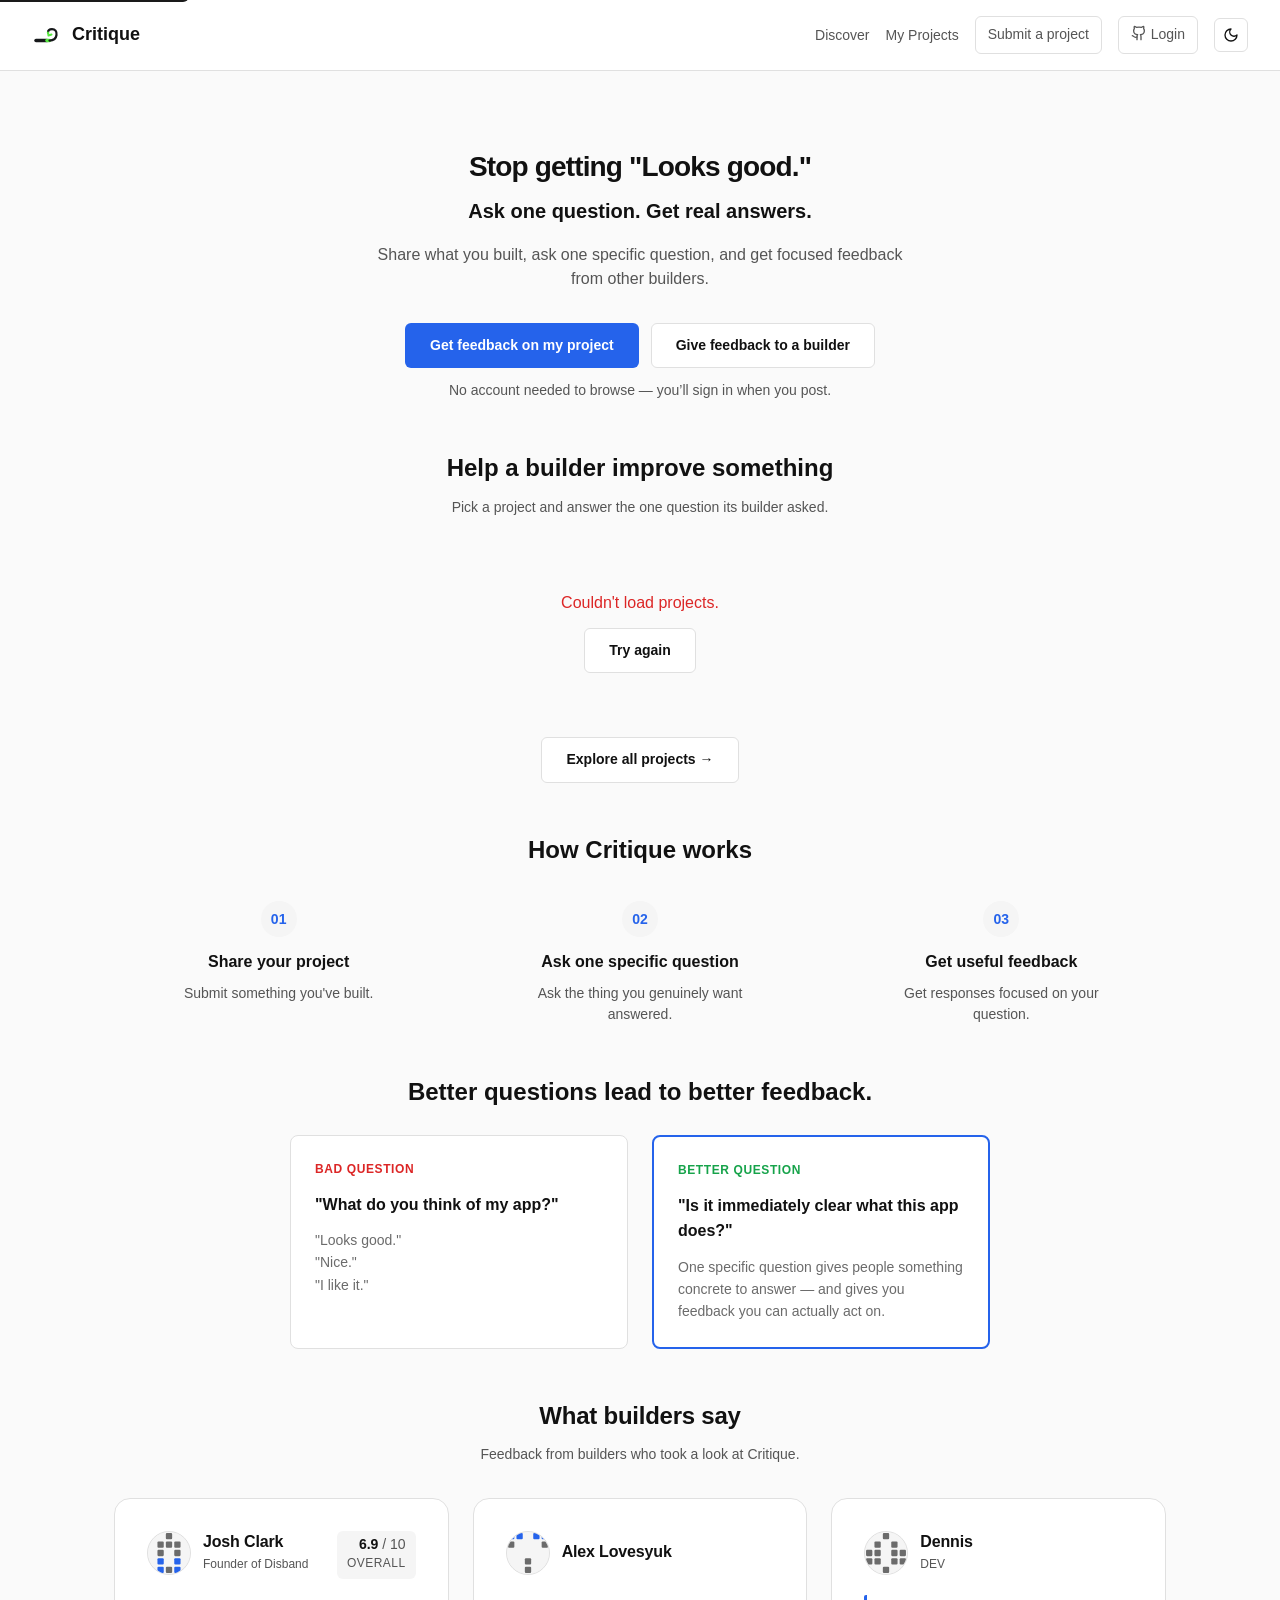
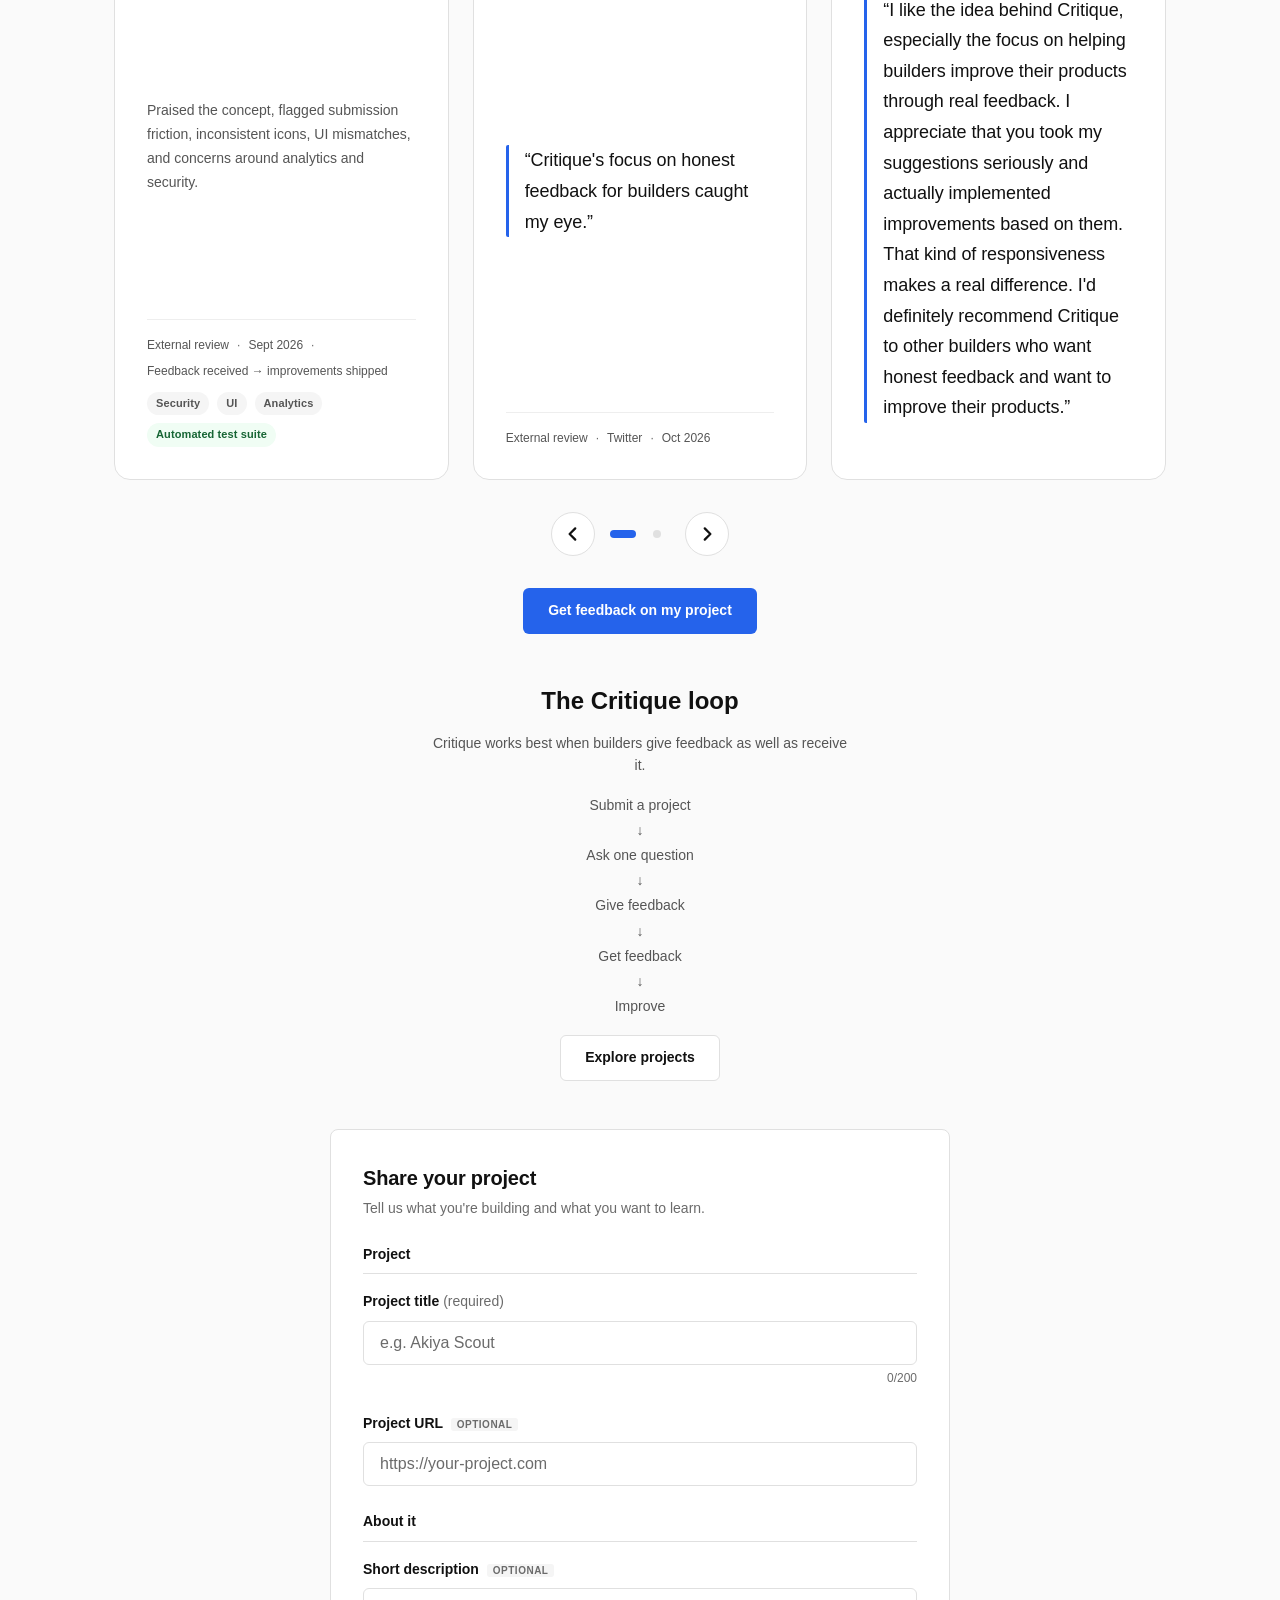
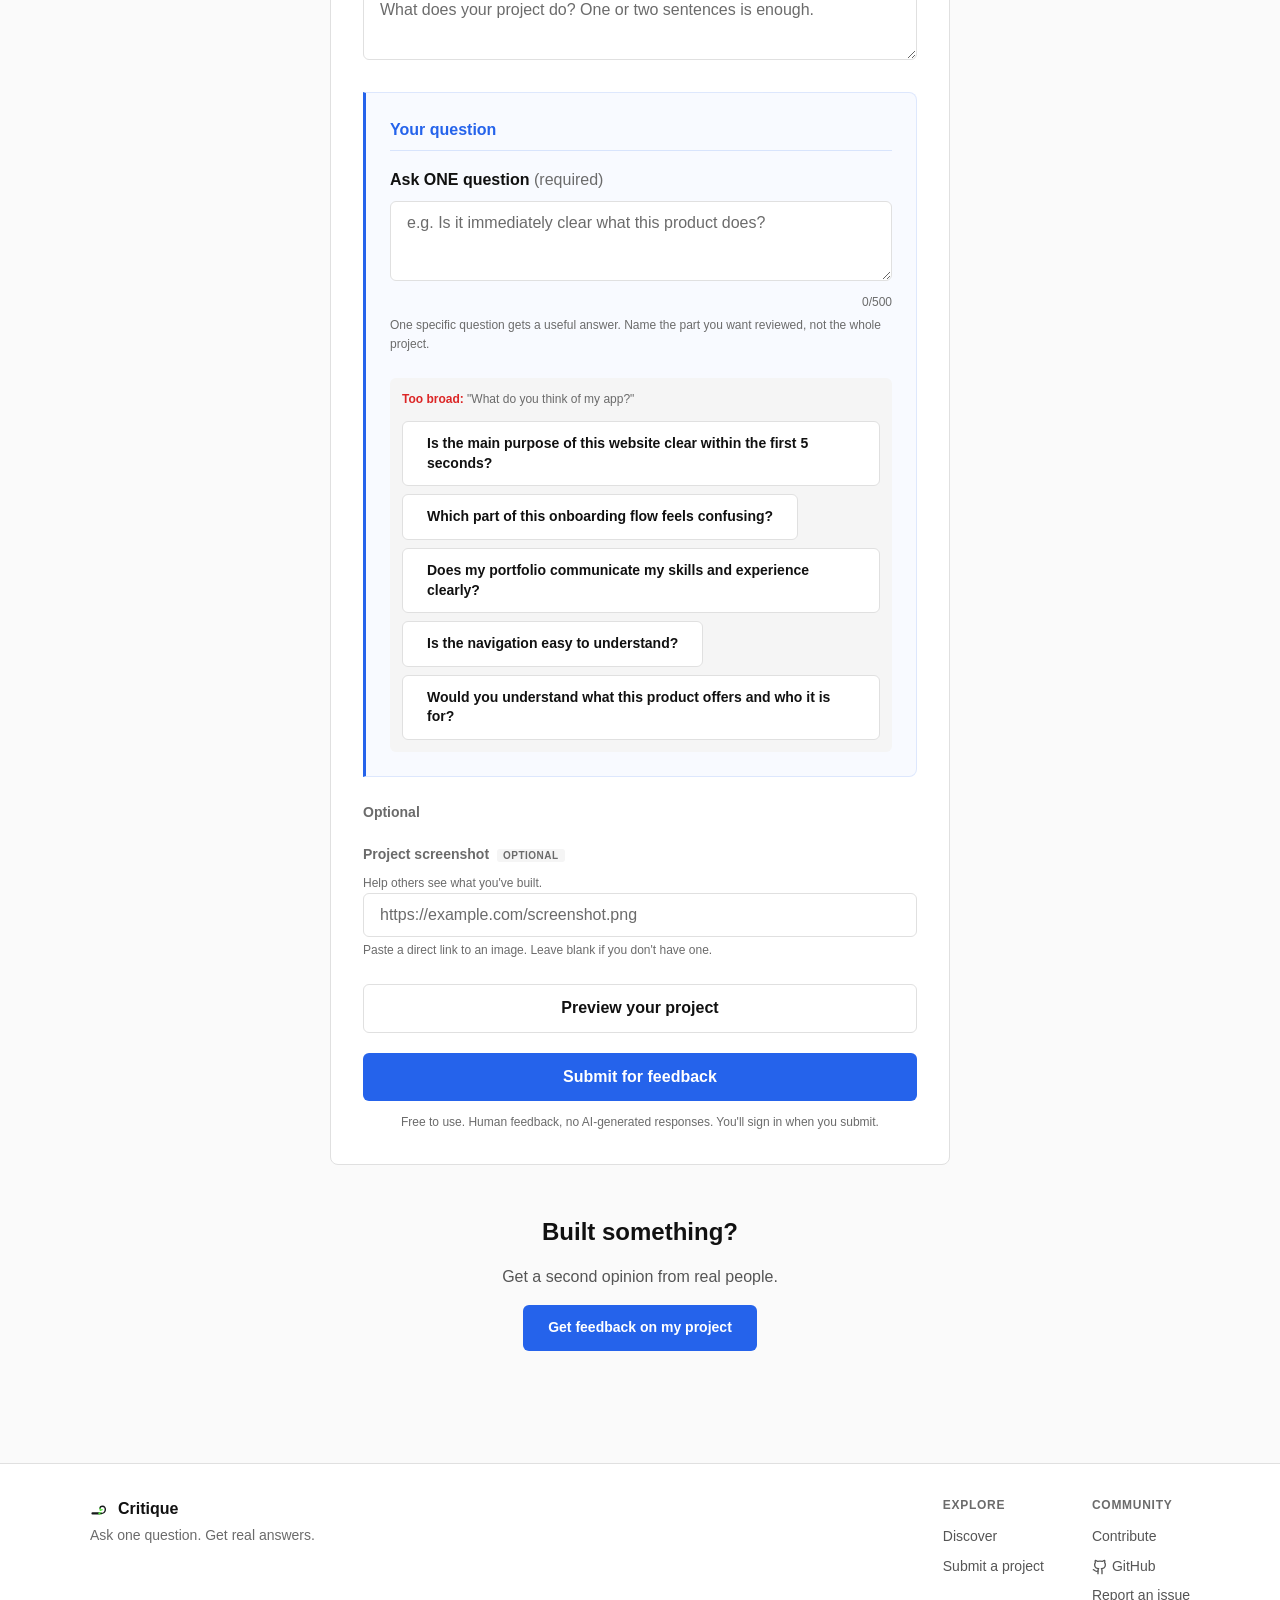
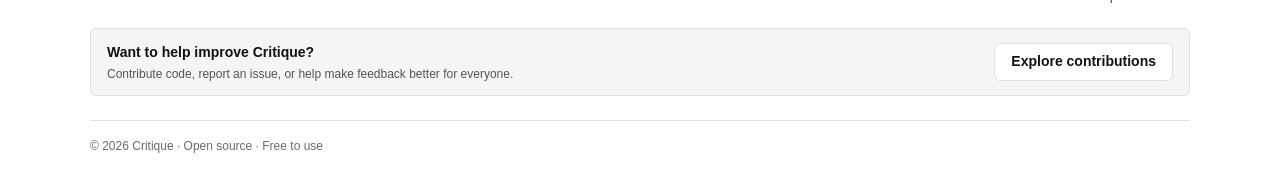
==== commit 7c408600: "feat: add secure project submission preview (#915) * feat(project-preview): integrate and harden pre" ====
--- a/frontend/index.html
+++ b/frontend/index.html
@@ -1137,6 +1137,12 @@
             min-height: 48px;
         }
 
+        .buttons-form {
+            display: flex;
+            flex-wrap: wrap;
+            gap: 20px;
+        }
+
         .form-reassurance {
             text-align: center;
             font-size: var(--text-xs);
@@ -1201,6 +1207,135 @@
             .hero .subheadline { font-size: var(--text-lg); }
             .hero-actions { margin-bottom: var(--space-3); }
         }
+
+        #full-preview{
+            position:fixed;
+            inset:0;
+            z-index: 1000;
+        }
+
+        .project-preview-overlay {
+            position: absolute;
+            inset: 0;
+            background: rgba(0,0,0,0.6);
+            display: flex;
+            justify-content: center;
+            align-items: center;
+            padding: 2rem;
+            overflow-y: auto;
+        }
+
+        .project-preview-content {
+            background: var(--surface);
+            width: 100%;
+            max-width: 850px;
+            max-height: 90vh;
+            overflow-y: auto;
+            padding: var(--space-6);
+            border-radius: var(--radius-lg);
+        }
+
+        #close-full-preview {
+            margin-top: 2rem;
+        }
+
+        #full-preview-content .project-header-row {
+            display: flex;
+            align-items: center;
+            justify-content: space-between;
+            flex-wrap: wrap;
+            gap: var(--space-3);
+            margin-bottom: var(--space-2);
+        }
+
+        #full-preview-content .project-header-row .project-title {
+            margin-bottom: 0;
+        }
+
+        #full-preview-content .project-summary {
+            color: var(--text-secondary);
+            font-size: var(--text-base);
+            line-height: 1.55;
+            margin-bottom: var(--space-4);
+            overflow-wrap: anywhere;
+        }
+
+        #full-preview-content .project-url {
+            color: var(--accent);
+            font-size: var(--text-sm);
+            text-decoration: none;
+            word-break: break-all;
+        }
+
+        #full-preview-content .project-url:hover {
+            text-decoration: underline;
+        }
+
+        #full-preview-content .question-block {
+            background: var(--surface);
+            border: 1px solid var(--border);
+            border-left: 3px solid var(--accent);
+            border-radius: 0 var(--radius-lg) var(--radius-lg) 0;
+            padding: var(--space-5);
+            margin-bottom: var(--space-5);
+        }
+
+        #full-preview-content .question-label {
+            font-size: var(--text-xs);
+            font-weight: 700;
+            text-transform: uppercase;
+            letter-spacing: 0.05em;
+            color: var(--text-muted);
+            margin-bottom: var(--space-2);
+        }
+
+        #full-preview-content .question-text {
+            font-weight: 600;
+            font-size: var(--text-lg);
+            color: var(--text-primary);
+            overflow-wrap: anywhere;
+        }
+        #full-preview-content .project-screenshot { width: 100%; border-radius: var(--radius-lg); margin-bottom: var(--space-4); object-fit: cover; max-height: 300px; }
+
+        #full-preview-content .project-header {
+            margin-bottom: var(--space-5);
+        }
+
+        #full-preview-content .project-title {
+            font-size: var(--text-2xl);
+            font-weight: 700;
+            color: var(--text-primary);
+            margin-bottom: var(--space-2);
+            letter-spacing: -0.01em;
+            overflow-wrap: anywhere;
+        }
+
+        @media (max-width: 600px) {
+            .buttons-form {
+                flex-direction: column;
+                gap: var(--space-3);
+            }
+
+            .buttons-form .btn {
+                width: 100%;
+            }
+
+            .project-preview-overlay {
+                padding: var(--space-3);
+                align-items: flex-start;
+            }
+
+            .project-preview-content {
+                max-height: calc(100vh - 2 * var(--space-3));
+                padding: var(--space-4);
+            }
+
+            #full-preview-content .project-header-row {
+                flex-direction: column;
+                align-items: flex-start;
+            }
+        }
+
     </style>
 </head>
 <body>
@@ -1566,10 +1701,46 @@
                     </div>
                 </div>
 
-                <button type="submit" class="btn btn-primary btn-submit" id="submit-btn">Submit for feedback</button>
+                <div class="buttons-form">
+                    <button type="button" class="btn btn-secondary btn-submit" id="preview-btn">Preview your project</button>
+                    <button type="submit" class="btn btn-primary btn-submit" id="submit-btn">Submit for feedback</button>
+                </div>
+
                 <p class="form-reassurance">Free to use. Human feedback, no AI-generated responses. You'll sign in when you submit.</p>
                 <div class="message" id="message" role="alert" aria-live="polite"></div>
             </form>
+
+            <div id="project-preview" hidden>
+                <h3 style="text-align: center;">Project Preview</h3>
+                <article class="project-card" id="preview" tabindex="0" role="button" aria-label="Open expanded project preview">
+                    <img id="preview-image" class="project-screenshot" alt="Project screenshot" hidden>
+                    <div class="project-card-body">
+                        <div class="eyebrow">Need feedback on</div>
+                        <h3 class="project-title" id="preview-title">
+                            Your project title
+                        </h3>
+                        <div class="project-description" id="preview-description">
+                            Your description will appear here.
+                        </div>
+                        <div class="project-question" id="preview-question">
+                            Your question will appear here.
+                        </div>
+                    </div>
+                </article>
+                <button type="button" class="btn btn-secondary btn-submit" id="close-preview">
+                    Close Preview
+                </button>
+            </div>
+            <div id="full-preview" hidden role="dialog" aria-modal="true" aria-label="Project preview" tabindex="-1">
+                <div class="project-preview-overlay">
+                    <div class="project-preview-content container">
+                        <div id="full-preview-content"></div>
+                        <button type="button" id="close-full-preview" class="btn btn-secondary" aria-label="Close project preview">
+                            Close Preview
+                        </button>
+                    </div>
+                </div>
+            </div>
         </section>
 
         <section class="final-cta">
@@ -2067,6 +2238,175 @@
             }
         });
 
+        // Only absolute http(s) URLs become clickable links. Escaping quotes is
+        // not enough: javascript: and data: survive escaping and stay dangerous.
+        function safeHttpUrl(value) {
+            if (!value) return null;
+            try {
+                var parsed = new URL(value);
+                if ((parsed.protocol !== 'http:' && parsed.protocol !== 'https:') || !parsed.hostname) {
+                    return null;
+                }
+                return parsed.href;
+            } catch (e) {
+                return null;
+            }
+        }
+
+        // The backend accepts https images only, so the preview follows suit.
+        function safeHttpsImageUrl(value) {
+            if (!value) return null;
+            try {
+                var parsed = new URL(value);
+                if (parsed.protocol !== 'https:' || !parsed.hostname) {
+                    return null;
+                }
+                return parsed.href;
+            } catch (e) {
+                return null;
+            }
+        }
+
+        function getInfo() {
+            return {
+                title: document.getElementById('title').value.trim(),
+                url: document.getElementById('url').value.trim(),
+                description: document.getElementById('description').value.trim(),
+                question: document.getElementById('question').value.trim(),
+                image_url: document.getElementById('image_url').value.trim()
+            };
+        }
+
+        function updatePreview() {
+            var project = getInfo();
+
+            document.getElementById('preview-title').textContent = project.title || 'Your project title';
+            document.getElementById('preview-description').textContent = project.description || 'Description to be provided';
+            document.getElementById('preview-question').textContent = 'Question: ' + (project.question || 'No question provided');
+
+            var previewImage = document.getElementById('preview-image');
+            var imageUrl = safeHttpsImageUrl(project.image_url);
+            if (imageUrl) {
+                previewImage.src = imageUrl;
+                previewImage.hidden = false;
+            } else {
+                previewImage.removeAttribute('src');
+                previewImage.hidden = true;
+            }
+        }
+
+        function fullPreview() {
+            var project = getInfo();
+            var html = '';
+
+            html += '<div class="project-header-row">';
+            html += '<h2 class="project-title">' + escapeHtml(project.title || 'Project title required') + '</h2>';
+            html += '</div>';
+
+            if (project.description) {
+                html += '<p class="project-summary">' + escapeHtml(project.description) + '</p>';
+            }
+
+            html += '<div class="question-block">';
+            html += '<div class="question-label">The Maker&#39;s Question</div>';
+            html += '<div class="question-text">' + escapeHtml(project.question || 'No question provided') + '</div>';
+            html += '</div>';
+
+            var projectUrl = safeHttpUrl(project.url);
+            if (projectUrl) {
+                html += '<p class="project-link">';
+                html += '<a href="' + escapeHtml(projectUrl) + '" target="_blank" rel="noopener noreferrer" class="btn btn-secondary visit-project-btn">';
+                html += 'Visit project \u2192</a></p>';
+            }
+
+            var imageUrl = safeHttpsImageUrl(project.image_url);
+            if (imageUrl) {
+                html += '<div class="eyebrow">About this project</div>';
+                html += '<div class="project-header" style="margin-top: var(--space-5);">';
+                html += '<img id="preview-full-image" class="project-screenshot" src="' + escapeHtml(imageUrl) + '" alt="Screenshot of ' + escapeHtml(project.title || 'project') + '" loading="lazy">';
+                html += '</div>';
+            }
+
+            var content = document.getElementById('full-preview-content');
+            content.innerHTML = html;
+            var renderedImage = content.querySelector ? content.querySelector('#preview-full-image') : null;
+            if (renderedImage && renderedImage.addEventListener) {
+                renderedImage.addEventListener('error', function () { renderedImage.hidden = true; });
+            }
+        }
+
+        var preview = document.getElementById('preview-btn');
+        var closePreview = document.getElementById('close-preview');
+        var previewArea = document.getElementById('project-preview');
+        var previewCard = document.getElementById('preview');
+        var openFullPreview = document.getElementById('full-preview');
+        var closeFullPreview = document.getElementById('close-full-preview');
+        var fullPreviewTrigger = null;
+
+        function focusOrFallback(target, fallback) {
+            var connected = !target || target.isConnected === undefined || target.isConnected === true;
+            if (target && connected && !target.disabled && typeof target.focus === 'function') {
+                target.focus();
+            } else if (fallback && typeof fallback.focus === 'function') {
+                fallback.focus();
+            }
+        }
+
+        function openFullPreviewDialog(trigger) {
+            fullPreviewTrigger = trigger || previewCard || preview;
+            fullPreview();
+            openFullPreview.hidden = false;
+            closeFullPreview.focus();
+        }
+
+        function closeFullPreviewDialog() {
+            openFullPreview.hidden = true;
+            var trigger = fullPreviewTrigger;
+            fullPreviewTrigger = null;
+            focusOrFallback(trigger, preview);
+        }
+
+        ['input', 'change'].forEach(function (type) {
+            pForm.addEventListener(type, function () {
+                if (!previewArea.hidden) updatePreview();
+            });
+        });
+
+        preview.addEventListener('click', function () {
+            updatePreview();
+            previewArea.hidden = false;
+        });
+
+        closePreview.addEventListener('click', function () {
+            previewArea.hidden = true;
+            preview.focus();
+        });
+
+        previewCard.addEventListener('click', function () {
+            openFullPreviewDialog(previewCard);
+        });
+
+        previewCard.addEventListener('keydown', function (event) {
+            if (event.key === 'Enter' || event.key === ' ') {
+                if (typeof event.preventDefault === 'function') event.preventDefault();
+                openFullPreviewDialog(previewCard);
+            }
+        });
+
+        closeFullPreview.addEventListener('click', closeFullPreviewDialog);
+
+        document.addEventListener('keydown', function (event) {
+            if (event.key !== 'Escape') return;
+            if (!openFullPreview.hidden) {
+                if (typeof event.preventDefault === 'function') event.preventDefault();
+                closeFullPreviewDialog();
+            } else if (!previewArea.hidden) {
+                if (typeof event.preventDefault === 'function') event.preventDefault();
+                previewArea.hidden = true;
+                preview.focus();
+            }
+        });
+
         document.getElementById('project-form').addEventListener('submit', async function(e) {
             e.preventDefault();
             const msg = document.getElementById('message');
